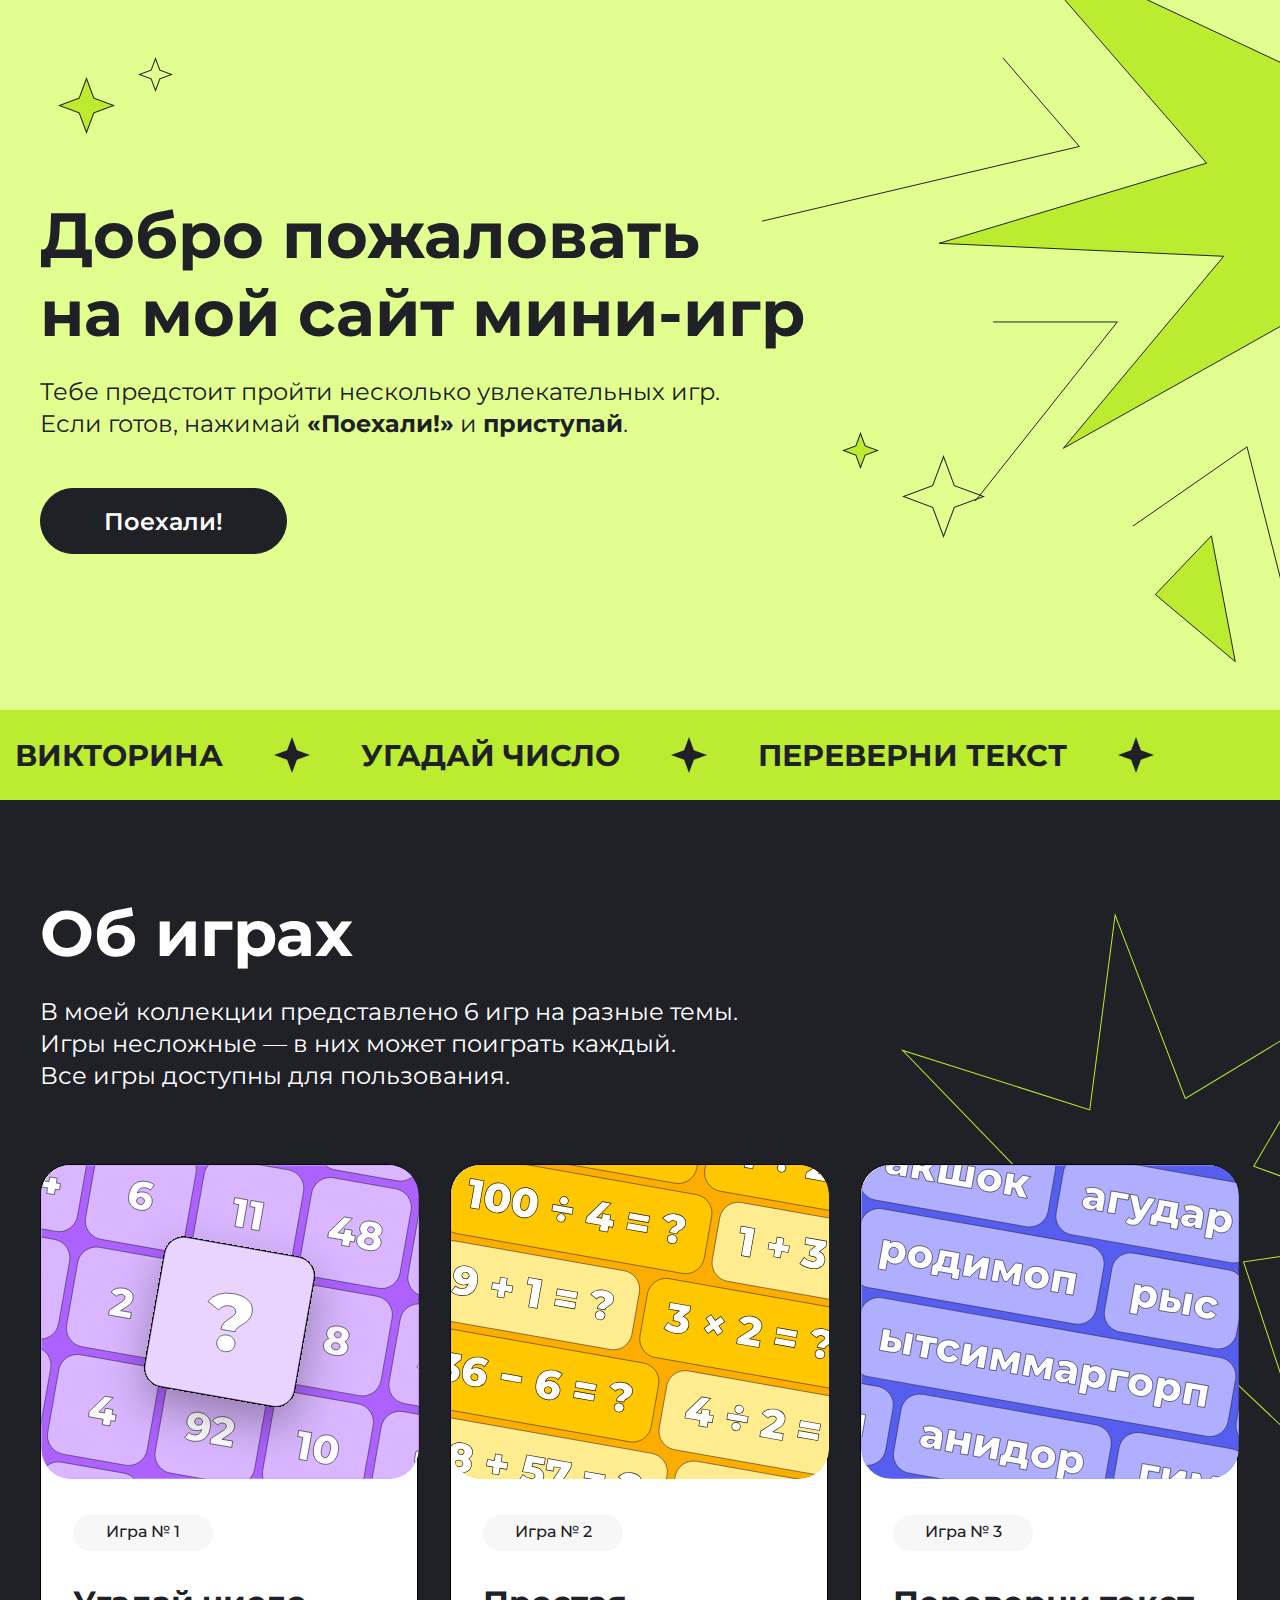
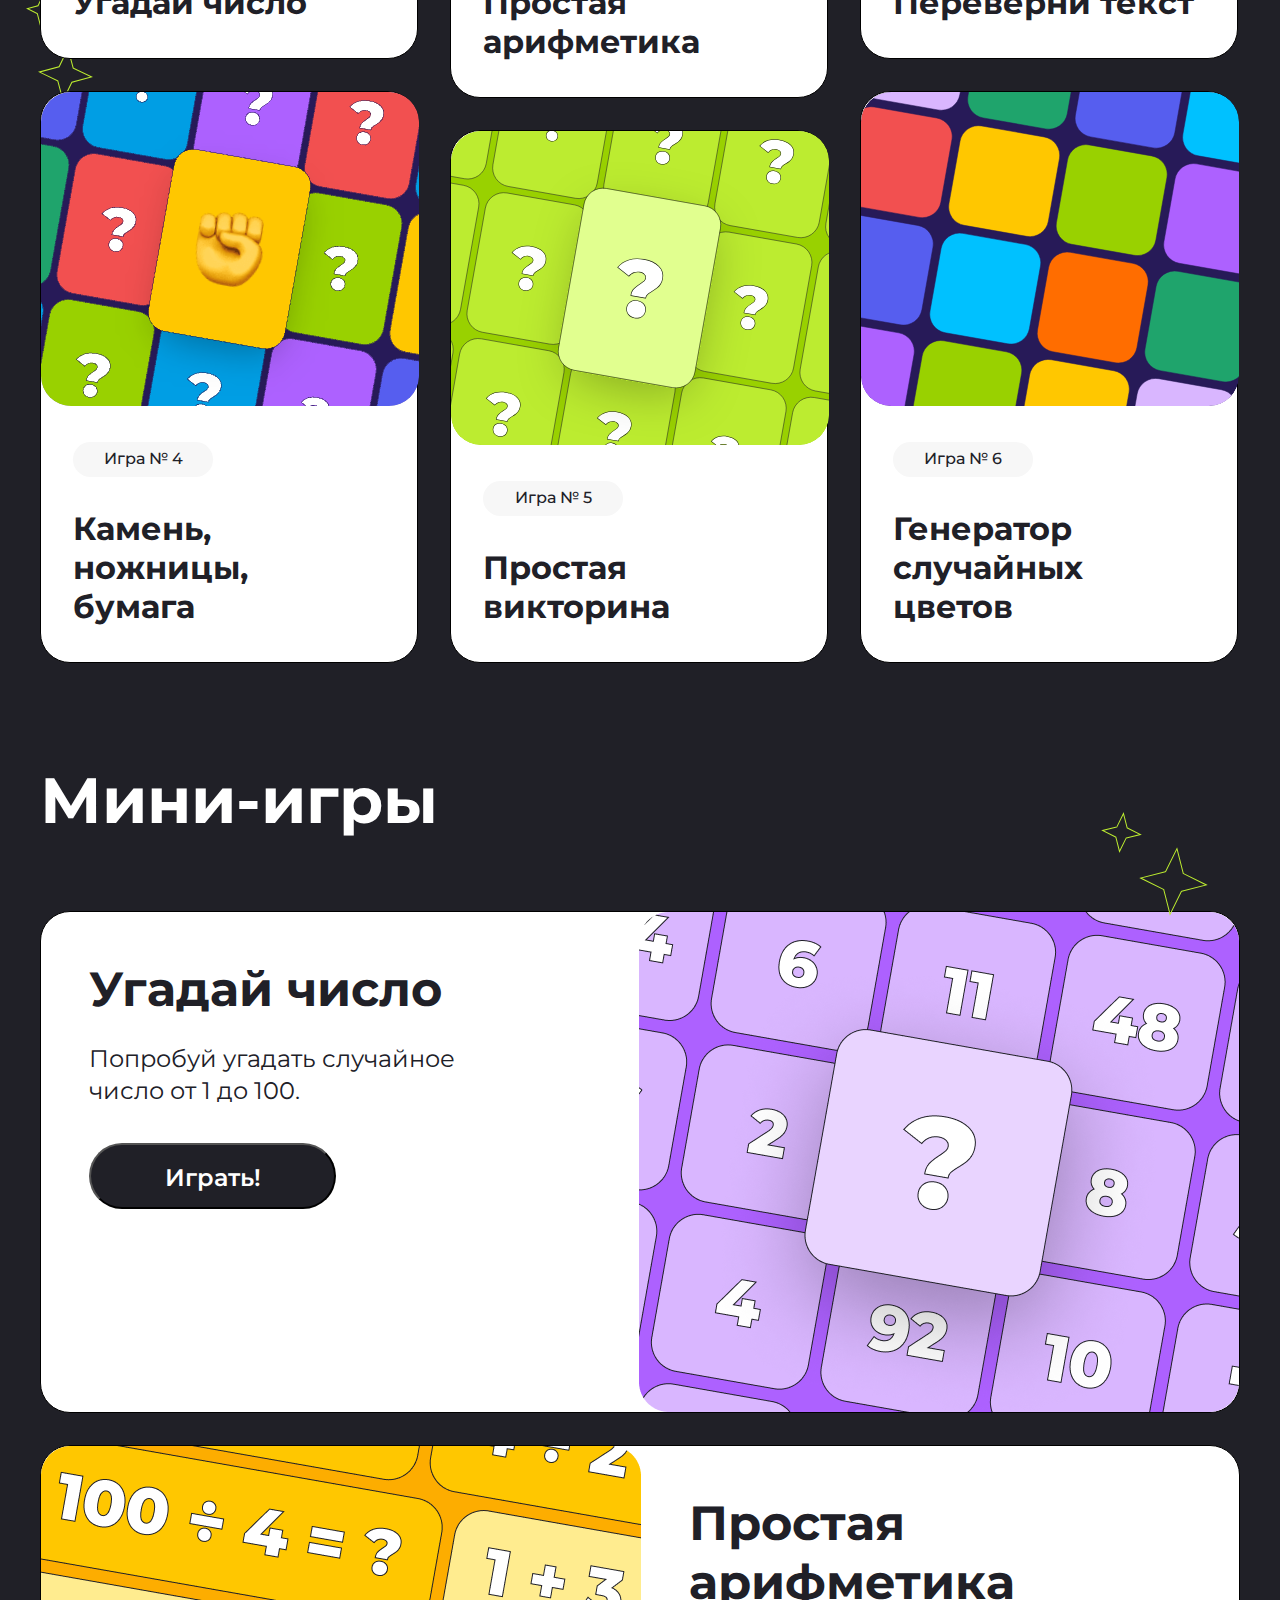
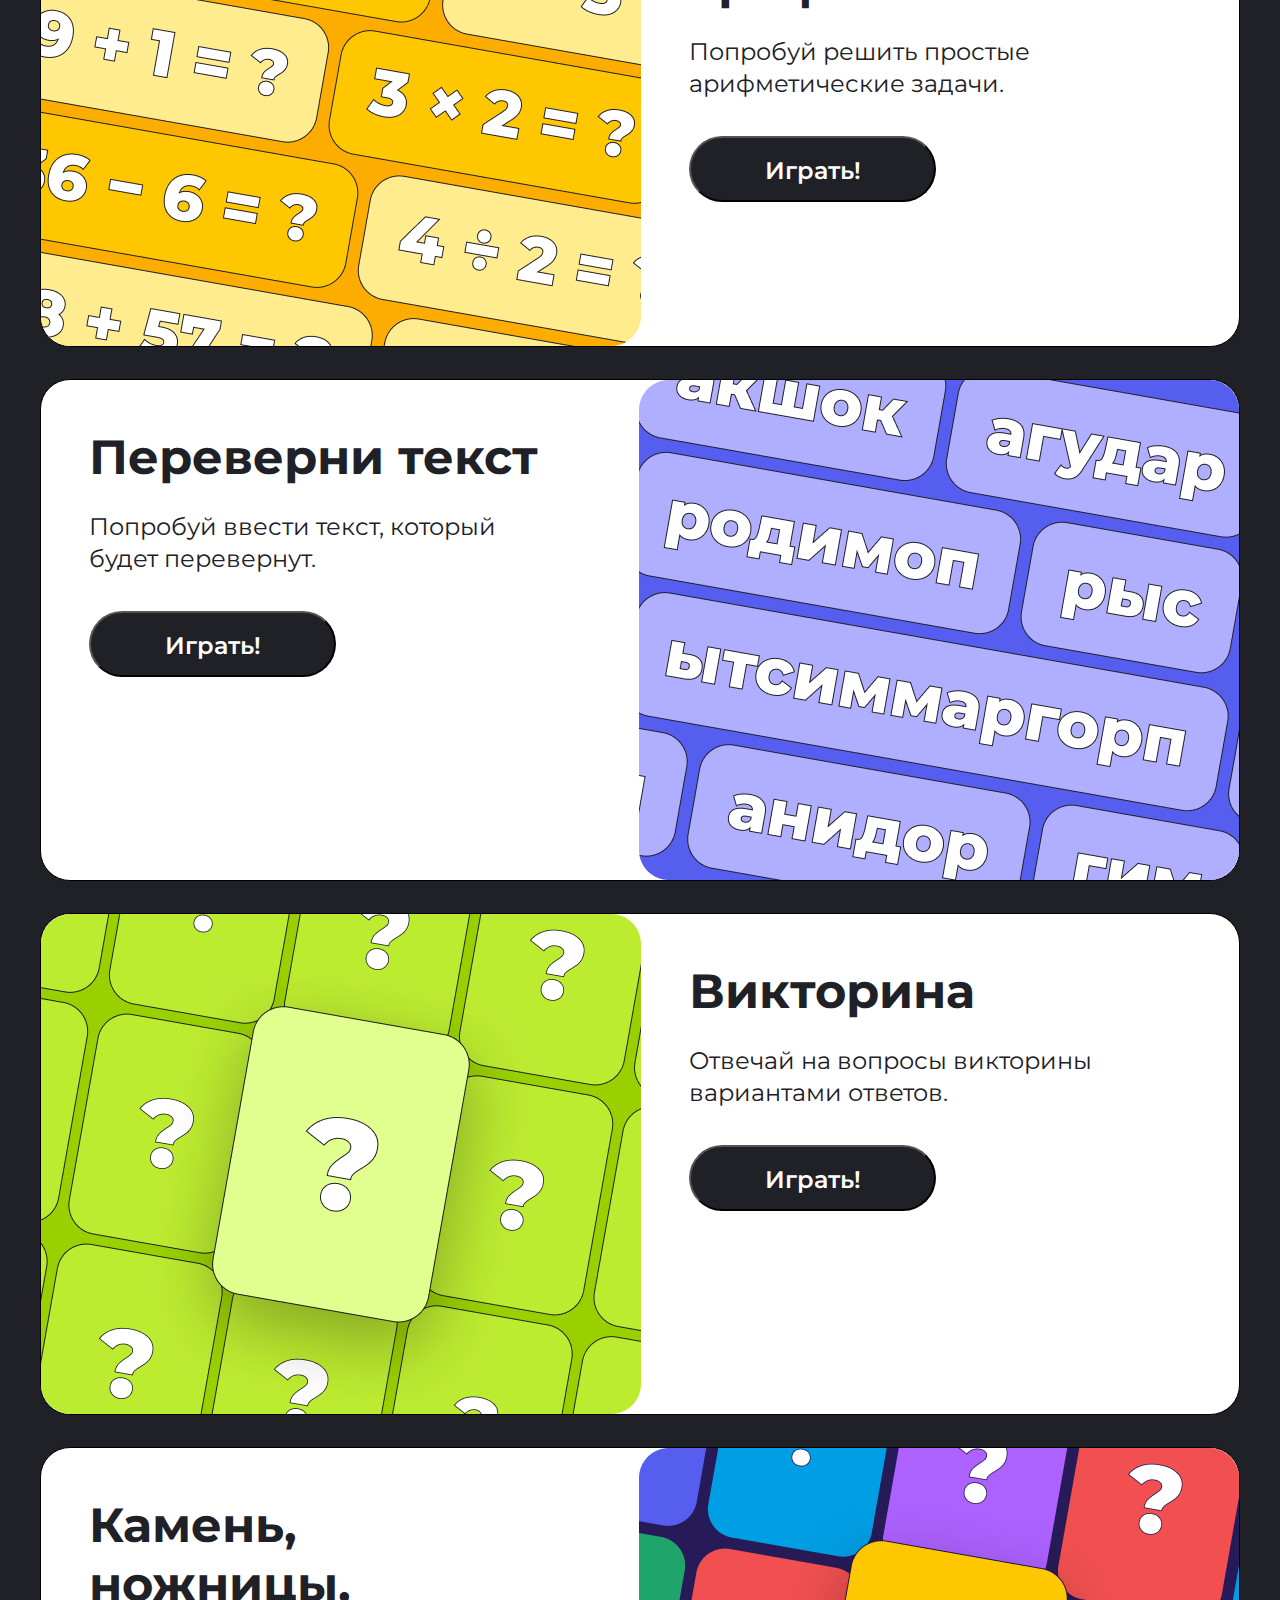
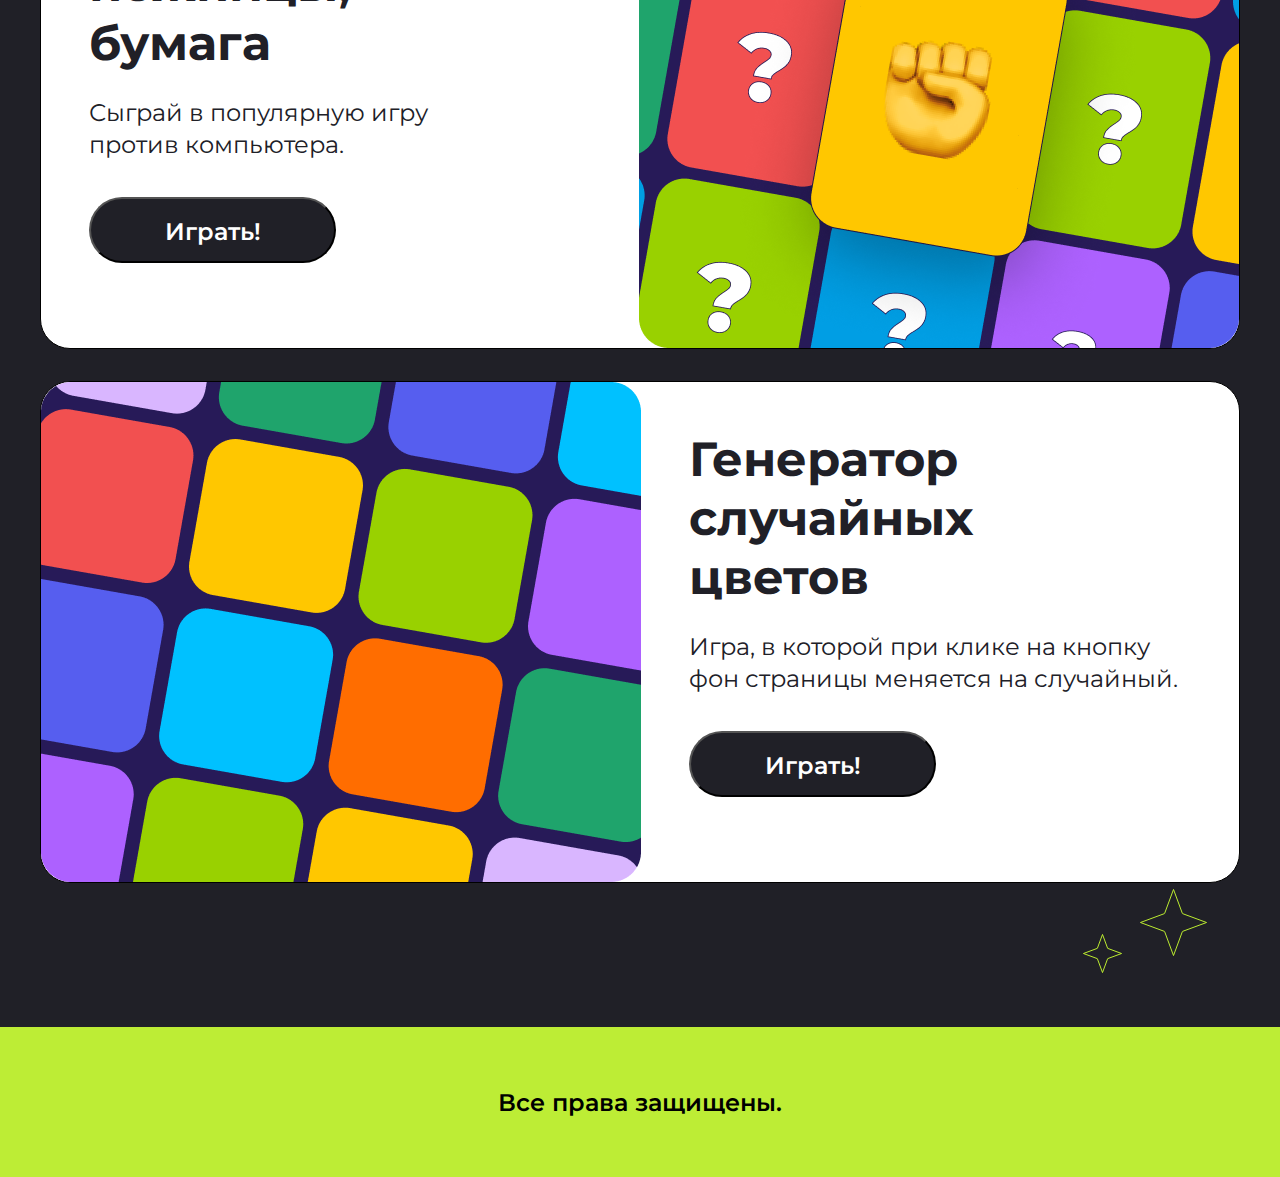
==== index.html @ a257e067 "выполнила игру Викторина в quiz.js. Дз готово" ====
<!DOCTYPE html>
<html lang="en">
<head>
    <meta charset="UTF-8">
    <meta name="viewport" content="width=device-width, initial-scale=1.0">
    <title>Document</title>
    <link rel="preconnect" href="https://fonts.googleapis.com">
    <link rel="preconnect" href="https://fonts.gstatic.com" crossorigin>
    <link href="https://fonts.googleapis.com/css2?family=Montserrat:ital,wght@0,100..900;1,100..900&display=swap" rel="stylesheet">
    <link rel="stylesheet" href="style.css">
</head>
<body>
    <header>

        <div class="header">
            <div class="welcom center">
                <h1 class="welcom__title">Добро пожаловать <br> на мой сайт мини-игр</h1>
                <p class="welcom__descr">Тебе предстоит пройти несколько увлекательных игр. <br> Если готов, нажимай <b>«Поехали!»</b> и <b>приступай</b>.</p>

                <div class="welcom__descr-mobile for__mobile">
                    <p class="welcom__descr-mob">Тебе предстоит пройти несколько <br> увлекательных игр. Если готов, <br> нажимай <b>«Поехали!»</b> и <b>приступай</b>.</p>
                </div>

                <div class="welcom__button center"><a href="#about" class="welcom__button-text">Поехали!</a></div>
            </div>
    
            <div class="stars">
                <img class="stars__right" src="image/right_stars.svg" alt="">
                <img class="stars__two" src="image/star-2.svg" alt="">
                <img class="stars__tree" src="image/star_3.svg" alt="">
                <img class="stars__for" src="image/star_4.svg" alt="">
                <img class="stars__five" src="image/star_5.svg" alt="">
            </div>

            <div class="stars__mobile for__mobile">
                <img src="image/mob-star-right.svg" alt="" class="stars__mobile-right">
                <img src="image/mob-star2.svg" alt="" class="stars__mobile-two">
                <img src="image/mob-star3.svg" alt="" class="stars__mobile-tree">
                <img src="image/mob-star4.svg" alt="" class="stars__mobile-for">
                <img src="image/mob-star5.svg" alt="" class="stars__mobile-five">
            </div>
            
    
            <div class="lane">
                <h2 class="lane__title">Викторина</h2>
                <img src="image/black_star.svg" alt="" class="lane__img">              
                <h2 class="lane__title">угадай число</h2>
                <img src="image/black_star.svg" alt="" class="lane__img">
                <h2 class="lane__title">Переверни текст</h2>
                <img src="image/black_star.svg" alt="" class="lane__img">
                <h2 class="lane__title">Простая арифметика</h2>
                <img src="image/black_star.svg" alt="" class="lane__img">
                <h2 class="lane__title">Камень, ножницы, бумага</h2>
                <img src="image/black_star.svg" alt="" class="lane__img">
                <h2 class="lane__title">Генератор случайных цветов</h2>
                <img src="image/black_star.svg" alt="" class="lane__img">
            </div>
        </div>

    </header>

    <div class="first center">

        <div class="first__star">
            <img src="image/star_11.svg" alt="" class="star__eleven">
            <img src="image/star_12.svg" alt="" class="star__twelve">
            <img src="image/star_1.svg" alt="" class="star__one">
        </div>

        <div class="about center">
            <h1 id="about" class="about__title">Об играх</h1>
            <p class="about__descr">В моей коллекции представлено 6 игр на разные темы. <br> Игры несложные — в них может поиграть каждый. <br> Все игры доступны для пользования.</p>
        </div>

        <div class="game center">
            <div class="game__column">
                <a href="#one" class="game__item">
                    <svg class="game__img" width="378.000000" height="314.000000" viewBox="0 0 378 314" fill="none" xmlns="http://www.w3.org/2000/svg" xmlns:xlink="http://www.w3.org/1999/xlink">
                        <desc>
                                Created with Pixso.
                        </desc>
                        <defs>
                            <filter id="filter_14_3609_dd" x="51.451172" y="38.966125" width="273.912109" height="273.612488" filterUnits="userSpaceOnUse" color-interpolation-filters="sRGB">
                                <feFlood flood-opacity="0" result="BackgroundImageFix"/>
                                <feColorMatrix in="SourceAlpha" type="matrix" values="0 0 0 0 0 0 0 0 0 0 0 0 0 0 0 0 0 0 127 0" result="hardAlpha"/>
                                <feMorphology radius="-11.3536" in="" result="BackgroundImageFix"/>
                                <feOffset dx="0" dy="18.9227"/>
                                <feGaussianBlur stdDeviation="21.1304"/>
                                <feComposite in2="hardAlpha" operator="out" k2="-1" k3="1"/>
                                <feColorMatrix type="matrix" values="0 0 0 0 0 0 0 0 0 0 0 0 0 0 0 0 0 0 0.3 0"/>
                                <feBlend mode="normal" in2="BackgroundImageFix" result="effect_dropShadow_1"/>
                                <feBlend mode="normal" in="SourceGraphic" in2="effect_dropShadow_1" result="shape"/>
                            </filter>
                            <clipPath id="clip13_2814">
                                <rect id="Обложка карточки" rx="29.684692" width="377.369385" height="313.369385" transform="translate(0.315307 0.315307)" fill="white" fill-opacity="0"/>
                            </clipPath>
                        </defs>
                        <rect id="Обложка карточки" rx="29.684692" width="377.369385" height="313.369385" transform="translate(0.315307 0.315307)" fill="#AD61FF" fill-opacity="1.000000"/>
                        <g clip-path="url(#clip13_2814)">
                            <rect id="Frame 2043683072" rx="18.775000" width="100.966660" height="100.966667" transform="translate(-29.672852 -154.736328) rotate(10.000000)" fill="#D9B6FF" fill-opacity="1.000000"/>
                            <path id="44" d="M5.21 -88.08L9.37 -87.35L10.48 -93.62L6.32 -94.35L7.17 -99.1L-0.31 -100.42L-1.15 -95.67L-6.83 -96.67L7.45 -111.01L-0.73 -112.45L-16.38 -97.2L-17.29 -92.05L-2.51 -89.44L-3.45 -84.08L4.26 -82.72L5.21 -88.08ZM33.19 -83.15L37.35 -82.41L38.46 -88.69L34.3 -89.42L35.15 -94.17L27.67 -95.49L26.83 -90.74L21.15 -91.74L35.43 -106.07L27.24 -107.52L11.6 -92.27L10.69 -87.11L25.47 -84.51L24.52 -79.15L32.24 -77.79L33.19 -83.15Z" fill="#FFFFFF" fill-opacity="1.000000" fill-rule="evenodd"/>
                            <path id="44" d="M9.37 -87.35L5.21 -88.08L4.26 -82.72L-3.45 -84.08L-2.51 -89.44L-17.29 -92.05L-16.38 -97.2L-0.73 -112.45L7.45 -111.01L-6.83 -96.67L-1.15 -95.67L-0.31 -100.42L7.17 -99.1L6.32 -94.35L10.48 -93.62L9.37 -87.35ZM37.35 -82.41L33.19 -83.15L32.24 -77.79L24.52 -79.15L25.47 -84.51L10.69 -87.11L11.6 -92.27L27.24 -107.52L35.43 -106.07L21.15 -91.74L26.83 -90.74L27.67 -95.49L35.15 -94.17L34.3 -89.42L38.46 -88.69L37.35 -82.41Z" stroke="#202027" stroke-opacity="1.000000" stroke-width="0.634167"/>
                            <rect id="Frame 2043683072" rx="18.775000" width="100.966660" height="100.966667" transform="translate(-29.672852 -154.736328) rotate(10.000000)" stroke="#202027" stroke-opacity="1.000000" stroke-width="0.500000"/>
                            <rect id="Frame 2043683060" rx="18.775000" width="100.966660" height="100.966667" transform="translate(77.824219 -135.781738) rotate(10.000000)" fill="#D9B6FF" fill-opacity="1.000000"/>
                            <path id="6" d="M125.91 -78.89Q124.18 -79.96 122.01 -80.34Q118.48 -80.97 115.89 -79.69Q115.6 -79.55 115.32 -79.38Q116.07 -82.15 117.88 -83.52Q118.1 -83.68 118.33 -83.83Q118.68 -84.04 119.04 -84.2Q120.99 -85.09 123.55 -84.64Q126.67 -84.09 128.46 -82.3L132.34 -87.47Q131 -88.73 128.93 -89.63Q126.87 -90.53 124.47 -90.96Q120.03 -91.74 116.35 -90.53Q114.87 -90.04 113.59 -89.25Q111.68 -88.06 110.2 -86.19Q107.73 -83.06 106.88 -78.27Q105.76 -71.9 108.3 -67.81Q108.42 -67.61 108.55 -67.42Q109.13 -66.57 109.85 -65.85Q112.63 -63.04 117.39 -62.2Q120.48 -61.66 123.18 -62.39Q125.05 -62.9 126.5 -63.97Q127.15 -64.45 127.73 -65.05Q128.24 -65.58 128.65 -66.19Q129.72 -67.76 130.08 -69.81Q130.42 -71.74 129.99 -73.47Q129.84 -74.08 129.6 -74.66Q129.21 -75.59 128.64 -76.38Q127.83 -77.52 126.65 -78.39Q126.29 -78.66 125.91 -78.89ZM120.31 -68.13Q119.26 -67.68 117.91 -67.92Q116.32 -68.2 115.44 -69.14Q115.33 -69.26 115.22 -69.4Q114.89 -69.84 114.73 -70.33Q114.45 -71.16 114.62 -72.13Q114.8 -73.14 115.38 -73.83Q115.7 -74.22 116.15 -74.5Q116.41 -74.67 116.69 -74.79Q117.76 -75.24 119.12 -75Q120.57 -74.74 121.42 -73.89Q121.59 -73.73 121.73 -73.55Q122.02 -73.17 122.19 -72.74Q122.53 -71.87 122.34 -70.81Q122.14 -69.67 121.47 -68.94Q121.19 -68.63 120.81 -68.39Q120.57 -68.24 120.31 -68.13Z" fill="#FFFFFF" fill-opacity="1.000000" fill-rule="evenodd"/>
                            <path id="6" d="M122.01 -80.34Q124.65 -79.88 126.65 -78.39Q128.66 -76.91 129.6 -74.66Q130.54 -72.41 130.08 -69.81Q129.58 -66.98 127.73 -65.05Q125.89 -63.13 123.18 -62.39Q120.48 -61.66 117.39 -62.2Q111.4 -63.26 108.55 -67.42Q105.7 -71.6 106.88 -78.27Q107.73 -83.06 110.2 -86.19Q112.68 -89.32 116.35 -90.53Q120.03 -91.74 124.47 -90.96Q126.87 -90.53 128.93 -89.63Q131 -88.73 132.34 -87.47L128.46 -82.3Q126.67 -84.09 123.55 -84.64Q120.51 -85.18 118.33 -83.83Q116.16 -82.48 115.32 -79.38Q118.09 -81.03 122.01 -80.34ZM117.91 -67.92Q119.59 -67.62 120.81 -68.39Q122.05 -69.17 122.34 -70.81Q122.62 -72.41 121.73 -73.55Q120.84 -74.69 119.12 -75Q117.41 -75.3 116.15 -74.5Q114.9 -73.72 114.62 -72.13Q114.34 -70.57 115.22 -69.4Q116.11 -68.23 117.91 -67.92Z" stroke="#202027" stroke-opacity="1.000000" stroke-width="0.634167"/>
                            <rect id="Frame 2043683060" rx="18.775000" width="100.966660" height="100.966667" transform="translate(77.824219 -135.781738) rotate(10.000000)" stroke="#202027" stroke-opacity="1.000000" stroke-width="0.500000"/>
                            <rect id="Frame 2043683061" rx="18.775000" width="100.966660" height="100.966667" transform="translate(185.321289 -116.827148) rotate(10.000000)" fill="#D9B6FF" fill-opacity="1.000000"/>
                            <path id="11" d="M220.81 -44.54L225.77 -72.51L212.66 -74.82L211.58 -68.72L216.77 -67.8L212.9 -45.93L220.81 -44.54ZM237 -41.69L241.96 -69.66L228.85 -71.97L227.77 -65.86L232.96 -64.95L229.09 -43.08L237 -41.69Z" fill="#FFFFFF" fill-opacity="1.000000" fill-rule="evenodd"/>
                            <path id="11" d="M225.77 -72.51L220.81 -44.54L212.9 -45.93L216.77 -67.8L211.58 -68.72L212.66 -74.82L225.77 -72.51ZM241.96 -69.66L237 -41.69L229.09 -43.08L232.96 -64.95L227.77 -65.86L228.85 -71.97L241.96 -69.66Z" stroke="#202027" stroke-opacity="1.000000" stroke-width="0.634167"/>
                            <rect id="Frame 2043683061" rx="18.775000" width="100.966660" height="100.966667" transform="translate(185.321289 -116.827148) rotate(10.000000)" stroke="#202027" stroke-opacity="1.000000" stroke-width="0.500000"/>
                            <rect id="Frame 2043683123" rx="18.775000" width="100.966660" height="100.966667" transform="translate(292.818359 -97.872559) rotate(10.000000)" fill="#D9B6FF" fill-opacity="1.000000"/>
                            <path id="48" d="M358.55 -32.62Q357.8 -34.44 356.09 -35.89Q357.42 -36.51 358.36 -37.51Q358.56 -37.72 358.73 -37.94Q358.97 -38.23 359.16 -38.55Q359.84 -39.64 360.08 -41Q360.35 -42.5 360.04 -43.88Q359.85 -44.74 359.44 -45.54Q359.42 -45.57 359.41 -45.59Q358.34 -47.67 356.01 -49.09Q353.65 -50.55 350.37 -51.12Q347.09 -51.7 344.38 -51.15Q341.7 -50.61 339.98 -49.03Q339.95 -49 339.93 -48.98Q339.28 -48.38 338.82 -47.65Q338.04 -46.46 337.77 -44.93Q337.53 -43.57 337.79 -42.31Q337.87 -41.95 337.99 -41.6Q338.08 -41.33 338.19 -41.06Q338.73 -39.81 339.77 -38.77Q337.66 -37.99 336.33 -36.54Q336.04 -36.22 335.79 -35.86Q334.92 -34.61 334.63 -32.96Q334.33 -31.3 334.68 -29.78Q334.89 -28.89 335.32 -28.05Q336.49 -25.79 339.05 -24.22Q341.62 -22.66 345.22 -22.03Q348.82 -21.39 351.76 -21.98Q354.72 -22.58 356.58 -24.3Q357.29 -24.95 357.79 -25.74Q358.63 -27.03 358.93 -28.68Q359.21 -30.3 358.84 -31.76Q358.72 -32.2 358.55 -32.62ZM328.12 -31.14L332.28 -30.41L333.39 -36.68L329.24 -37.42L330.08 -42.17L322.6 -43.48L321.76 -38.73L316.08 -39.73L330.36 -54.07L322.18 -55.51L306.53 -40.26L305.62 -35.11L320.41 -32.5L319.46 -27.15L327.18 -25.78L328.12 -31.14ZM347.1 -45.33Q348.08 -45.79 349.39 -45.56Q350.83 -45.31 351.6 -44.46Q351.65 -44.41 351.69 -44.35Q351.92 -44.07 352.06 -43.75Q352.39 -43 352.22 -42.02Q352.06 -41.11 351.54 -40.54Q351.28 -40.25 350.93 -40.04Q350.87 -40.01 350.81 -39.97Q349.78 -39.44 348.35 -39.69Q346.9 -39.95 346.14 -40.81Q346.1 -40.85 346.07 -40.9Q345.83 -41.19 345.69 -41.53Q345.38 -42.26 345.55 -43.19Q345.72 -44.17 346.29 -44.77Q346.54 -45.02 346.85 -45.21Q346.97 -45.28 347.1 -45.33ZM349.42 -27.98Q348.13 -27.24 346.2 -27.58Q344.28 -27.92 343.3 -29.06Q342.92 -29.51 342.74 -30.04Q342.45 -30.83 342.62 -31.79Q342.8 -32.78 343.36 -33.44Q343.71 -33.85 344.2 -34.13L344.21 -34.14Q345.52 -34.88 347.43 -34.54Q349.36 -34.2 350.32 -33.05L350.32 -33.05Q350.7 -32.61 350.89 -32.09Q351.19 -31.29 351.01 -30.32Q350.85 -29.37 350.31 -28.72Q349.95 -28.28 349.42 -27.98Z" fill="#FFFFFF" fill-opacity="1.000000" fill-rule="evenodd"/>
                            <path id="48" d="M332.28 -30.41L328.12 -31.14L327.18 -25.78L319.46 -27.15L320.41 -32.5L305.62 -35.11L306.53 -40.26L322.18 -55.51L330.36 -54.07L316.08 -39.73L321.76 -38.73L322.6 -43.48L330.08 -42.17L329.24 -37.42L333.39 -36.68L332.28 -30.41ZM356.09 -35.89Q357.8 -34.44 358.55 -32.62Q359.3 -30.8 358.93 -28.68Q358.46 -26.03 356.58 -24.3Q354.72 -22.58 351.76 -21.98Q348.82 -21.39 345.22 -22.03Q341.62 -22.66 339.05 -24.22Q336.49 -25.79 335.32 -28.05Q334.16 -30.32 334.63 -32.96Q335 -35.08 336.33 -36.54Q337.66 -37.99 339.77 -38.77Q338.51 -40.02 337.99 -41.6Q337.46 -43.18 337.77 -44.93Q338.21 -47.37 339.93 -48.98Q341.67 -50.6 344.38 -51.15Q347.09 -51.7 350.37 -51.12Q353.65 -50.55 356.01 -49.09Q358.37 -47.65 359.44 -45.54Q360.51 -43.44 360.08 -41Q359.77 -39.25 358.73 -37.94Q357.7 -36.64 356.09 -35.89ZM349.39 -45.56Q347.91 -45.82 346.85 -45.21Q345.79 -44.59 345.55 -43.19Q345.31 -41.84 346.07 -40.9Q346.83 -39.96 348.35 -39.69Q349.87 -39.42 350.93 -40.04Q351.98 -40.66 352.22 -42.02Q352.47 -43.41 351.69 -44.35Q350.91 -45.3 349.39 -45.56ZM346.2 -27.58Q348.13 -27.24 349.42 -27.98Q350.73 -28.72 351.01 -30.32Q351.3 -31.92 350.32 -33.05Q349.36 -34.2 347.43 -34.54Q345.51 -34.88 344.2 -34.13Q342.91 -33.39 342.62 -31.79Q342.34 -30.2 343.3 -29.06Q344.28 -27.92 346.2 -27.58Z" stroke="#202027" stroke-opacity="1.000000" stroke-width="0.634167"/>
                            <rect id="Frame 2043683123" rx="18.775000" width="100.966660" height="100.966667" transform="translate(292.818359 -97.872559) rotate(10.000000)" stroke="#202027" stroke-opacity="1.000000" stroke-width="0.500000"/>
                            <rect id="Frame 2043683063" rx="18.775000" width="100.966660" height="100.966667" transform="translate(400.315430 -78.917969) rotate(10.000000)" fill="#D9B6FF" fill-opacity="1.000000"/>
                            <path id="48" d="M466.04 -13.66Q465.3 -15.49 463.58 -16.94Q464.92 -17.56 465.86 -18.55Q466.05 -18.76 466.23 -18.98Q466.46 -19.28 466.66 -19.59Q467.34 -20.68 467.58 -22.05Q467.85 -23.55 467.54 -24.93Q467.35 -25.78 466.93 -26.59Q466.92 -26.61 466.91 -26.64Q465.84 -28.72 463.51 -30.14Q461.15 -31.59 457.87 -32.17Q454.59 -32.75 451.88 -32.19Q449.2 -31.65 447.48 -30.07Q447.45 -30.05 447.43 -30.03Q446.78 -29.42 446.31 -28.7Q445.54 -27.5 445.27 -25.98Q445.03 -24.62 445.29 -23.36Q445.37 -23 445.49 -22.64Q445.58 -22.37 445.69 -22.11Q446.23 -20.85 447.27 -19.81Q445.16 -19.04 443.82 -17.58Q443.53 -17.26 443.29 -16.91Q442.42 -15.66 442.12 -14.01Q441.83 -12.34 442.18 -10.83Q442.39 -9.94 442.81 -9.1Q443.98 -6.84 446.54 -5.27Q449.12 -3.71 452.72 -3.08Q456.32 -2.44 459.26 -3.03Q462.21 -3.62 464.08 -5.35Q464.78 -6 465.29 -6.78Q466.13 -8.08 466.42 -9.72Q466.71 -11.35 466.33 -12.8Q466.22 -13.24 466.04 -13.66ZM435.62 -12.19L439.78 -11.45L440.89 -17.73L436.73 -18.46L437.57 -23.21L430.1 -24.53L429.26 -19.78L423.58 -20.78L437.86 -35.11L429.67 -36.56L414.03 -21.31L413.12 -16.15L427.9 -13.55L426.95 -8.19L434.67 -6.83L435.62 -12.19ZM454.59 -26.38Q455.58 -26.84 456.88 -26.61Q458.32 -26.36 459.1 -25.5Q459.14 -25.45 459.19 -25.4Q459.42 -25.12 459.56 -24.8Q459.89 -24.04 459.72 -23.06Q459.56 -22.16 459.04 -21.58Q458.78 -21.29 458.42 -21.09Q458.36 -21.05 458.3 -21.02Q457.28 -20.48 455.84 -20.74Q454.4 -20.99 453.64 -21.85Q453.6 -21.9 453.56 -21.94Q453.32 -22.24 453.18 -22.57Q452.88 -23.31 453.04 -24.24Q453.22 -25.22 453.79 -25.82Q454.03 -26.07 454.35 -26.25Q454.47 -26.32 454.59 -26.38ZM456.92 -9.02Q455.62 -8.29 453.7 -8.63Q451.78 -8.97 450.8 -10.1Q450.42 -10.56 450.23 -11.08Q449.95 -11.88 450.12 -12.84Q450.29 -13.83 450.85 -14.49Q451.2 -14.89 451.7 -15.18L451.71 -15.18Q453.02 -15.92 454.93 -15.58Q456.85 -15.24 457.82 -14.1L457.82 -14.1Q458.2 -13.65 458.39 -13.14Q458.68 -12.33 458.51 -11.36Q458.34 -10.41 457.81 -9.76Q457.45 -9.33 456.92 -9.02Z" fill="#FFFFFF" fill-opacity="1.000000" fill-rule="evenodd"/>
                            <path id="48" d="M439.78 -11.45L435.62 -12.19L434.67 -6.83L426.95 -8.19L427.9 -13.55L413.12 -16.15L414.03 -21.31L429.67 -36.56L437.86 -35.11L423.58 -20.78L429.26 -19.78L430.1 -24.53L437.57 -23.21L436.73 -18.46L440.89 -17.73L439.78 -11.45ZM463.58 -16.94Q465.3 -15.49 466.04 -13.66Q466.8 -11.84 466.42 -9.72Q465.95 -7.08 464.08 -5.35Q462.21 -3.62 459.26 -3.03Q456.32 -2.44 452.72 -3.08Q449.12 -3.71 446.54 -5.27Q443.98 -6.84 442.81 -9.1Q441.66 -11.36 442.12 -14.01Q442.5 -16.13 443.82 -17.58Q445.16 -19.04 447.27 -19.81Q446.01 -21.07 445.49 -22.64Q444.96 -24.22 445.27 -25.98Q445.7 -28.42 447.43 -30.03Q449.16 -31.64 451.88 -32.19Q454.59 -32.75 457.87 -32.17Q461.15 -31.59 463.51 -30.14Q465.87 -28.7 466.93 -26.59Q468.01 -24.49 467.58 -22.05Q467.27 -20.29 466.23 -18.98Q465.2 -17.69 463.58 -16.94ZM456.88 -26.61Q455.41 -26.87 454.35 -26.25Q453.29 -25.63 453.04 -24.24Q452.8 -22.88 453.56 -21.94Q454.32 -21 455.84 -20.74Q457.37 -20.47 458.42 -21.09Q459.48 -21.7 459.72 -23.06Q459.97 -24.46 459.19 -25.4Q458.41 -26.34 456.88 -26.61ZM453.7 -8.63Q455.62 -8.29 456.92 -9.02Q458.23 -9.77 458.51 -11.36Q458.79 -12.96 457.82 -14.1Q456.85 -15.24 454.93 -15.58Q453.01 -15.92 451.7 -15.18Q450.4 -14.44 450.12 -12.84Q449.84 -11.25 450.8 -10.1Q451.78 -8.97 453.7 -8.63Z" stroke="#202027" stroke-opacity="1.000000" stroke-width="0.634167"/>
                            <rect id="Frame 2043683063" rx="18.775000" width="100.966660" height="100.966667" transform="translate(400.315430 -78.917969) rotate(10.000000)" stroke="#202027" stroke-opacity="1.000000" stroke-width="0.500000"/>
                            <rect id="Frame 2043683124" rx="18.775000" width="100.966660" height="100.966667" transform="translate(-48.613281 -47.316772) rotate(10.000000)" fill="#D9B6FF" fill-opacity="1.000000"/>
                            <path id="44" d="M-13.73 19.34L-9.57 20.07L-8.46 13.8L-12.62 13.07L-11.78 8.31L-19.25 7L-20.09 11.75L-25.77 10.75L-11.49 -3.59L-19.68 -5.03L-35.32 10.22L-36.23 15.37L-21.45 17.98L-22.4 23.34L-14.68 24.7L-13.73 19.34ZM14.25 24.27L18.41 25.01L19.52 18.73L15.36 18L16.2 13.25L8.73 11.93L7.89 16.68L2.21 15.68L16.49 1.35L8.3 -0.1L-7.34 15.15L-8.25 20.31L6.53 22.91L5.58 28.27L13.3 29.63L14.25 24.27Z" fill="#FFFFFF" fill-opacity="1.000000" fill-rule="evenodd"/>
                            <path id="44" d="M-9.57 20.07L-13.73 19.34L-14.68 24.7L-22.4 23.34L-21.45 17.98L-36.23 15.37L-35.32 10.22L-19.68 -5.03L-11.49 -3.59L-25.77 10.75L-20.09 11.75L-19.25 7L-11.78 8.31L-12.62 13.07L-8.46 13.8L-9.57 20.07ZM18.41 25.01L14.25 24.27L13.3 29.63L5.58 28.27L6.53 22.91L-8.25 20.31L-7.34 15.15L8.3 -0.1L16.49 1.35L2.21 15.68L7.89 16.68L8.73 11.93L16.2 13.25L15.36 18L19.52 18.73L18.41 25.01Z" stroke="#202027" stroke-opacity="1.000000" stroke-width="0.634167"/>
                            <rect id="Frame 2043683124" rx="18.775000" width="100.966660" height="100.966667" transform="translate(-48.613281 -47.316772) rotate(10.000000)" stroke="#202027" stroke-opacity="1.000000" stroke-width="0.500000"/>
                            <rect id="Frame 2043683125" rx="18.775000" width="100.966660" height="100.966667" transform="translate(58.883789 -28.362183) rotate(10.000000)" fill="#D9B6FF" fill-opacity="1.000000"/>
                            <path id="6" d="M106.97 28.53Q105.24 27.46 103.07 27.08Q99.54 26.45 96.95 27.73Q96.66 27.87 96.38 28.04Q97.13 25.27 98.94 23.9Q99.16 23.74 99.39 23.59Q99.73 23.38 100.1 23.21Q102.05 22.33 104.61 22.78Q107.73 23.33 109.52 25.12L113.4 19.95Q112.06 18.69 109.99 17.79Q107.93 16.88 105.53 16.46Q101.09 15.68 97.41 16.89Q95.93 17.38 94.65 18.17Q92.74 19.36 91.26 21.23Q88.79 24.36 87.94 29.15Q86.81 35.52 89.36 39.61Q89.48 39.81 89.6 40Q90.19 40.85 90.91 41.57Q93.69 44.38 98.45 45.22Q101.53 45.76 104.24 45.03Q106.1 44.52 107.56 43.45Q108.21 42.97 108.79 42.37Q109.3 41.84 109.71 41.23Q110.78 39.66 111.14 37.6Q111.48 35.68 111.05 33.95Q110.9 33.34 110.66 32.76Q110.27 31.83 109.7 31.04Q108.89 29.9 107.71 29.03Q107.35 28.76 106.97 28.53ZM101.37 39.29Q100.32 39.74 98.97 39.5Q97.38 39.22 96.5 38.28Q96.39 38.16 96.28 38.02Q95.95 37.58 95.78 37.09Q95.51 36.26 95.68 35.29Q95.86 34.28 96.43 33.59Q96.76 33.2 97.21 32.91Q97.47 32.75 97.75 32.63Q98.82 32.18 100.18 32.42Q101.63 32.68 102.48 33.53Q102.65 33.69 102.79 33.87Q103.08 34.25 103.25 34.68Q103.59 35.55 103.4 36.61Q103.19 37.75 102.53 38.48Q102.25 38.79 101.87 39.03Q101.63 39.18 101.37 39.29Z" fill="#FFFFFF" fill-opacity="1.000000" fill-rule="evenodd"/>
                            <path id="6" d="M103.07 27.08Q105.71 27.54 107.71 29.03Q109.72 30.51 110.66 32.76Q111.6 35.01 111.14 37.6Q110.64 40.44 108.79 42.37Q106.95 44.29 104.24 45.03Q101.53 45.76 98.45 45.22Q92.46 44.16 89.6 40Q86.76 35.82 87.94 29.15Q88.79 24.36 91.26 21.23Q93.74 18.1 97.41 16.89Q101.09 15.68 105.53 16.46Q107.93 16.88 109.99 17.79Q112.06 18.69 113.4 19.95L109.52 25.12Q107.73 23.33 104.61 22.78Q101.57 22.24 99.39 23.59Q97.22 24.94 96.38 28.04Q99.15 26.38 103.07 27.08ZM98.97 39.5Q100.65 39.8 101.87 39.03Q103.11 38.25 103.4 36.61Q103.68 35.01 102.79 33.87Q101.9 32.73 100.18 32.42Q98.47 32.12 97.21 32.91Q95.96 33.7 95.68 35.29Q95.4 36.85 96.28 38.02Q97.17 39.19 98.97 39.5Z" stroke="#202027" stroke-opacity="1.000000" stroke-width="0.634167"/>
                            <rect id="Frame 2043683125" rx="18.775000" width="100.966660" height="100.966667" transform="translate(58.883789 -28.362183) rotate(10.000000)" stroke="#202027" stroke-opacity="1.000000" stroke-width="0.500000"/>
                            <rect id="Frame 2043683126" rx="18.775000" width="100.966660" height="100.966667" transform="translate(166.379883 -9.407593) rotate(10.000000)" fill="#D9B6FF" fill-opacity="1.000000"/>
                            <path id="11" d="M201.87 62.88L206.83 34.91L193.72 32.6L192.64 38.7L197.83 39.62L193.96 61.48L201.87 62.88ZM218.06 65.73L223.01 37.76L209.91 35.45L208.83 41.56L214.02 42.47L210.15 64.34L218.06 65.73Z" fill="#FFFFFF" fill-opacity="1.000000" fill-rule="evenodd"/>
                            <path id="11" d="M206.83 34.91L201.87 62.88L193.96 61.48L197.83 39.62L192.64 38.7L193.72 32.6L206.83 34.91ZM223.01 37.76L218.06 65.73L210.15 64.34L214.02 42.47L208.83 41.56L209.91 35.45L223.01 37.76Z" stroke="#202027" stroke-opacity="1.000000" stroke-width="0.634167"/>
                            <rect id="Frame 2043683126" rx="18.775000" width="100.966660" height="100.966667" transform="translate(166.379883 -9.407593) rotate(10.000000)" stroke="#202027" stroke-opacity="1.000000" stroke-width="0.500000"/>
                            <rect id="Frame 2043683127" rx="18.775000" width="100.966660" height="100.966667" transform="translate(273.876953 9.546997) rotate(10.000000)" fill="#D9B6FF" fill-opacity="1.000000"/>
                            <path id="48" d="M339.61 74.8Q338.86 72.98 337.15 71.53Q338.48 70.91 339.42 69.91Q339.61 69.7 339.79 69.48Q340.03 69.19 340.22 68.87Q340.9 67.78 341.14 66.42Q341.41 64.91 341.1 63.54Q340.91 62.68 340.5 61.88Q340.48 61.85 340.47 61.82Q339.4 59.75 337.07 58.32Q334.71 56.87 331.43 56.29Q328.15 55.72 325.44 56.27Q322.76 56.81 321.04 58.39Q321.01 58.42 320.99 58.44Q320.34 59.04 319.87 59.77Q319.1 60.96 318.83 62.48Q318.59 63.85 318.85 65.1Q318.93 65.47 319.05 65.82Q319.14 66.09 319.25 66.36Q319.79 67.61 320.83 68.65Q318.72 69.43 317.39 70.88Q317.09 71.2 316.85 71.56Q315.98 72.81 315.69 74.46Q315.39 76.12 315.74 77.64Q315.95 78.53 316.38 79.37Q317.54 81.63 320.1 83.19Q322.68 84.75 326.28 85.39Q329.88 86.02 332.82 85.44Q335.77 84.84 337.64 83.12Q338.35 82.46 338.85 81.68Q339.69 80.39 339.98 78.74Q340.27 77.12 339.89 75.66Q339.78 75.22 339.61 74.8ZM309.18 76.28L313.34 77.01L314.45 70.74L310.29 70L311.14 65.25L303.66 63.93L302.82 68.69L297.14 67.68L311.42 53.35L303.24 51.91L287.59 67.16L286.68 72.31L301.46 74.92L300.51 80.27L308.23 81.63L309.18 76.28ZM328.15 62.08Q329.14 61.63 330.45 61.86Q331.88 62.11 332.66 62.96Q332.7 63.01 332.75 63.07Q332.98 63.35 333.12 63.67Q333.45 64.42 333.28 65.4Q333.12 66.31 332.6 66.88Q332.34 67.17 331.98 67.38Q331.92 67.41 331.86 67.45Q330.84 67.98 329.41 67.73Q327.96 67.47 327.2 66.61Q327.16 66.57 327.12 66.52Q326.89 66.23 326.75 65.89Q326.44 65.16 326.6 64.23Q326.78 63.25 327.35 62.65Q327.59 62.4 327.91 62.21Q328.03 62.14 328.15 62.08ZM330.48 79.44Q329.18 80.18 327.26 79.84Q325.34 79.5 324.36 78.36Q323.98 77.91 323.79 77.38Q323.51 76.59 323.68 75.62Q323.85 74.64 324.42 73.98Q324.76 73.57 325.26 73.29L325.27 73.28Q326.58 72.54 328.49 72.88Q330.41 73.22 331.38 74.36L331.38 74.37Q331.76 74.81 331.95 75.33Q332.25 76.13 332.07 77.1Q331.9 78.05 331.37 78.7Q331.01 79.14 330.48 79.44Z" fill="#FFFFFF" fill-opacity="1.000000" fill-rule="evenodd"/>
                            <path id="48" d="M313.34 77.01L309.18 76.28L308.23 81.63L300.51 80.27L301.46 74.92L286.68 72.31L287.59 67.16L303.24 51.91L311.42 53.35L297.14 67.68L302.82 68.69L303.66 63.93L311.14 65.25L310.29 70L314.45 70.74L313.34 77.01ZM337.15 71.53Q338.86 72.98 339.61 74.8Q340.36 76.62 339.98 78.74Q339.52 81.39 337.64 83.12Q335.77 84.84 332.82 85.44Q329.88 86.02 326.28 85.39Q322.68 84.75 320.1 83.19Q317.54 81.63 316.38 79.37Q315.22 77.1 315.69 74.46Q316.06 72.34 317.39 70.88Q318.72 69.43 320.83 68.65Q319.57 67.39 319.05 65.82Q318.52 64.24 318.83 62.48Q319.26 60.05 320.99 58.44Q322.72 56.82 325.44 56.27Q328.15 55.72 331.43 56.29Q334.71 56.87 337.07 58.32Q339.43 59.77 340.5 61.88Q341.57 63.98 341.14 66.42Q340.83 68.17 339.79 69.48Q338.76 70.78 337.15 71.53ZM330.45 61.86Q328.97 61.6 327.91 62.21Q326.85 62.83 326.6 64.23Q326.36 65.58 327.12 66.52Q327.88 67.46 329.41 67.73Q330.93 68 331.98 67.38Q333.04 66.76 333.28 65.4Q333.53 64.01 332.75 63.07Q331.97 62.12 330.45 61.86ZM327.26 79.84Q329.18 80.18 330.48 79.44Q331.79 78.69 332.07 77.1Q332.36 75.5 331.38 74.37Q330.42 73.22 328.49 72.88Q326.57 72.54 325.26 73.29Q323.96 74.02 323.68 75.62Q323.4 77.22 324.36 78.36Q325.34 79.5 327.26 79.84Z" stroke="#202027" stroke-opacity="1.000000" stroke-width="0.634167"/>
                            <rect id="Frame 2043683127" rx="18.775000" width="100.966660" height="100.966667" transform="translate(273.876953 9.546997) rotate(10.000000)" stroke="#202027" stroke-opacity="1.000000" stroke-width="0.500000"/>
                            <rect id="Frame 2043683128" rx="18.775000" width="100.966660" height="100.966667" transform="translate(381.374023 28.501709) rotate(10.000000)" fill="#D9B6FF" fill-opacity="1.000000"/>
                            <path id="48" d="M447.1 93.76Q446.36 91.93 444.64 90.48Q445.98 89.86 446.92 88.87Q447.11 88.66 447.29 88.44Q447.52 88.14 447.72 87.83Q448.4 86.74 448.64 85.37Q448.9 83.87 448.6 82.49Q448.41 81.64 447.99 80.83Q447.98 80.81 447.97 80.78Q446.9 78.7 444.57 77.28Q442.21 75.83 438.93 75.25Q435.65 74.67 432.93 75.23Q430.26 75.77 428.53 77.35Q428.51 77.37 428.49 77.39Q427.84 78 427.37 78.72Q426.6 79.92 426.33 81.44Q426.09 82.8 426.35 84.06Q426.43 84.42 426.54 84.78Q426.63 85.05 426.75 85.31Q427.29 86.57 428.33 87.61Q426.22 88.38 424.88 89.84Q424.59 90.16 424.35 90.51Q423.48 91.76 423.18 93.41Q422.89 95.08 423.24 96.59Q423.44 97.48 423.87 98.32Q425.04 100.58 427.6 102.15Q430.17 103.71 433.78 104.34Q437.38 104.98 440.32 104.39Q443.27 103.8 445.14 102.07Q445.84 101.42 446.35 100.64Q447.19 99.34 447.48 97.7Q447.77 96.07 447.39 94.62Q447.28 94.18 447.1 93.76ZM416.68 95.23L420.84 95.97L421.95 89.69L417.79 88.96L418.63 84.21L411.16 82.89L410.32 87.64L404.64 86.64L418.92 72.3L410.73 70.86L395.09 86.11L394.18 91.26L408.96 93.87L408.01 99.23L415.73 100.59L416.68 95.23ZM435.65 81.04Q436.64 80.58 437.94 80.81Q439.38 81.06 440.16 81.92Q440.2 81.97 440.24 82.02Q440.48 82.3 440.62 82.62Q440.95 83.38 440.78 84.36Q440.62 85.26 440.1 85.84Q439.83 86.13 439.48 86.33Q439.42 86.37 439.36 86.4Q438.34 86.94 436.9 86.68Q435.46 86.43 434.7 85.57Q434.66 85.52 434.62 85.48Q434.38 85.18 434.24 84.85Q433.94 84.11 434.1 83.18Q434.28 82.2 434.85 81.6Q435.09 81.35 435.4 81.17Q435.53 81.1 435.65 81.04ZM437.98 98.39Q436.68 99.13 434.76 98.79Q432.84 98.45 431.86 97.32Q431.48 96.86 431.29 96.34Q431.01 95.54 431.18 94.58Q431.35 93.59 431.91 92.93Q432.26 92.52 432.76 92.24L432.77 92.24Q434.07 91.5 435.99 91.84Q437.91 92.17 438.88 93.32L438.88 93.32Q439.26 93.77 439.45 94.28Q439.74 95.08 439.57 96.06Q439.4 97.01 438.87 97.66Q438.51 98.09 437.98 98.39Z" fill="#FFFFFF" fill-opacity="1.000000" fill-rule="evenodd"/>
                            <path id="48" d="M420.84 95.97L416.68 95.23L415.73 100.59L408.01 99.23L408.96 93.87L394.18 91.26L395.09 86.11L410.73 70.86L418.92 72.3L404.64 86.64L410.32 87.64L411.16 82.89L418.63 84.21L417.79 88.96L421.95 89.69L420.84 95.97ZM444.64 90.48Q446.36 91.93 447.1 93.76Q447.86 95.58 447.48 97.7Q447.01 100.34 445.14 102.07Q443.27 103.8 440.32 104.39Q437.38 104.98 433.78 104.34Q430.17 103.71 427.6 102.15Q425.04 100.58 423.87 98.32Q422.71 96.06 423.18 93.41Q423.56 91.29 424.88 89.84Q426.22 88.38 428.33 87.61Q427.07 86.35 426.54 84.78Q426.02 83.2 426.33 81.44Q426.76 79 428.49 77.39Q430.22 75.78 432.93 75.23Q435.65 74.67 438.93 75.25Q442.21 75.83 444.57 77.28Q446.93 78.72 447.99 80.83Q449.07 82.93 448.64 85.37Q448.33 87.13 447.29 88.44Q446.26 89.73 444.64 90.48ZM437.94 80.81Q436.47 80.55 435.4 81.17Q434.35 81.79 434.1 83.18Q433.86 84.54 434.62 85.48Q435.38 86.42 436.9 86.68Q438.43 86.95 439.48 86.33Q440.54 85.72 440.78 84.36Q441.02 82.96 440.24 82.02Q439.47 81.08 437.94 80.81ZM434.76 98.79Q436.68 99.13 437.98 98.39Q439.29 97.65 439.57 96.06Q439.85 94.46 438.88 93.32Q437.91 92.17 435.99 91.84Q434.07 91.5 432.76 92.24Q431.46 92.98 431.18 94.58Q430.9 96.17 431.86 97.32Q432.84 98.45 434.76 98.79Z" stroke="#202027" stroke-opacity="1.000000" stroke-width="0.634167"/>
                            <rect id="Frame 2043683128" rx="18.775000" width="100.966660" height="100.966667" transform="translate(381.374023 28.501709) rotate(10.000000)" stroke="#202027" stroke-opacity="1.000000" stroke-width="0.500000"/>
                            <rect id="Frame 2043683073" rx="18.775000" width="100.966660" height="100.966667" transform="translate(-67.554688 60.102783) rotate(10.000000)" fill="#D9B6FF" fill-opacity="1.000000"/>
                            <path id="66" d="M-32.44 114.71Q-34.17 113.64 -36.34 113.25Q-39.86 112.63 -42.46 113.91Q-42.75 114.05 -43.03 114.22Q-42.28 111.45 -40.47 110.08Q-40.25 109.91 -40.01 109.77Q-39.67 109.56 -39.31 109.39Q-37.36 108.51 -34.8 108.96Q-31.68 109.51 -29.89 111.3L-26.01 106.13Q-27.35 104.87 -29.42 103.97Q-31.48 103.06 -33.88 102.64Q-38.32 101.86 -42 103.07Q-43.48 103.55 -44.76 104.35Q-46.67 105.53 -48.15 107.41Q-50.62 110.54 -51.46 115.33Q-52.59 121.7 -50.05 125.79Q-49.93 125.99 -49.8 126.17Q-49.22 127.03 -48.5 127.75Q-45.72 130.56 -40.96 131.4Q-37.87 131.94 -35.17 131.21Q-33.3 130.7 -31.85 129.63Q-31.19 129.15 -30.62 128.55Q-30.11 128.01 -29.7 127.41Q-28.63 125.83 -28.27 123.78Q-27.93 121.86 -28.36 120.13Q-28.51 119.52 -28.75 118.94Q-29.14 118.01 -29.71 117.21Q-30.52 116.08 -31.7 115.21Q-32.06 114.94 -32.44 114.71ZM-6.49 119.28Q-8.23 118.21 -10.39 117.83Q-13.92 117.21 -16.52 118.48Q-16.81 118.63 -17.09 118.79Q-16.34 116.02 -14.53 114.65Q-14.31 114.49 -14.07 114.34Q-13.73 114.13 -13.37 113.97Q-11.42 113.08 -8.86 113.53Q-5.74 114.08 -3.95 115.88L-0.07 110.71Q-1.41 109.44 -3.48 108.54Q-5.54 107.64 -7.94 107.21Q-12.38 106.43 -16.06 107.64Q-17.54 108.13 -18.82 108.92Q-20.73 110.11 -22.21 111.98Q-24.68 115.11 -25.52 119.9Q-26.65 126.27 -24.11 130.37Q-23.99 130.56 -23.86 130.75Q-23.28 131.6 -22.56 132.33Q-19.78 135.13 -15.02 135.97Q-11.93 136.51 -9.23 135.78Q-7.36 135.27 -5.91 134.2Q-5.25 133.72 -4.68 133.12Q-4.17 132.59 -3.76 131.98Q-2.69 130.41 -2.33 128.36Q-1.99 126.43 -2.42 124.7Q-2.56 124.09 -2.81 123.51Q-3.2 122.59 -3.77 121.79Q-4.58 120.65 -5.76 119.78Q-6.12 119.52 -6.49 119.28ZM-38.04 125.47Q-39.09 125.92 -40.44 125.68Q-42.02 125.4 -42.9 124.46Q-43.02 124.34 -43.12 124.2Q-43.46 123.76 -43.62 123.26Q-43.9 122.44 -43.73 121.47Q-43.55 120.45 -42.97 119.77Q-42.65 119.38 -42.2 119.09Q-41.94 118.93 -41.66 118.81Q-40.59 118.36 -39.22 118.6Q-37.78 118.86 -36.92 119.7Q-36.76 119.86 -36.62 120.05Q-36.32 120.43 -36.16 120.86Q-35.82 121.72 -36.01 122.79Q-36.21 123.93 -36.87 124.66Q-37.16 124.97 -37.54 125.21Q-37.78 125.36 -38.04 125.47ZM-12.09 130.04Q-13.15 130.49 -14.5 130.25Q-16.08 129.98 -16.96 129.04Q-17.08 128.91 -17.18 128.78Q-17.52 128.33 -17.68 127.84Q-17.96 127.02 -17.79 126.04Q-17.61 125.03 -17.03 124.34Q-16.71 123.95 -16.26 123.67Q-16 123.5 -15.72 123.39Q-14.65 122.94 -13.28 123.18Q-11.84 123.43 -10.98 124.28Q-10.82 124.44 -10.68 124.62Q-10.38 125 -10.22 125.43Q-9.88 126.3 -10.07 127.36Q-10.27 128.5 -10.93 129.23Q-11.22 129.55 -11.6 129.78Q-11.84 129.93 -12.09 130.04Z" fill="#FFFFFF" fill-opacity="1.000000" fill-rule="evenodd"/>
                            <path id="66" d="M-36.34 113.25Q-33.7 113.72 -31.7 115.21Q-29.69 116.69 -28.75 118.94Q-27.81 121.19 -28.27 123.78Q-28.77 126.62 -30.62 128.55Q-32.46 130.47 -35.17 131.21Q-37.87 131.94 -40.96 131.4Q-46.95 130.34 -49.8 126.17Q-52.65 122 -51.46 115.33Q-50.62 110.54 -48.15 107.41Q-45.67 104.27 -42 103.07Q-38.32 101.86 -33.88 102.64Q-31.48 103.06 -29.42 103.97Q-27.35 104.87 -26.01 106.13L-29.89 111.3Q-31.68 109.51 -34.8 108.96Q-37.83 108.42 -40.01 109.77Q-42.19 111.12 -43.03 114.22Q-40.26 112.56 -36.34 113.25ZM-40.44 125.68Q-38.76 125.98 -37.54 125.21Q-36.3 124.43 -36.01 122.79Q-35.73 121.19 -36.62 120.05Q-37.51 118.9 -39.22 118.6Q-40.94 118.3 -42.2 119.09Q-43.45 119.88 -43.73 121.47Q-44 123.03 -43.12 124.2Q-42.23 125.37 -40.44 125.68ZM-10.39 117.83Q-7.76 118.29 -5.76 119.78Q-3.75 121.26 -2.81 123.51Q-1.87 125.76 -2.33 128.36Q-2.83 131.2 -4.68 133.12Q-6.52 135.04 -9.23 135.78Q-11.93 136.51 -15.02 135.97Q-21.01 134.91 -23.86 130.75Q-26.71 126.57 -25.52 119.9Q-24.68 115.11 -22.21 111.98Q-19.73 108.85 -16.06 107.64Q-12.38 106.43 -7.94 107.21Q-5.54 107.64 -3.48 108.54Q-1.41 109.44 -0.07 110.71L-3.95 115.88Q-5.74 114.08 -8.86 113.53Q-11.89 113 -14.07 114.34Q-16.25 115.69 -17.09 118.79Q-14.32 117.14 -10.39 117.83ZM-14.5 130.25Q-12.82 130.55 -11.6 129.78Q-10.36 129 -10.07 127.36Q-9.79 125.76 -10.68 124.62Q-11.57 123.48 -13.28 123.18Q-15 122.87 -16.26 123.67Q-17.51 124.45 -17.79 126.04Q-18.06 127.6 -17.18 128.78Q-16.29 129.94 -14.5 130.25Z" stroke="#202027" stroke-opacity="1.000000" stroke-width="0.634167"/>
                            <rect id="Frame 2043683073" rx="18.775000" width="100.966660" height="100.966667" transform="translate(-67.554688 60.102783) rotate(10.000000)" stroke="#202027" stroke-opacity="1.000000" stroke-width="0.500000"/>
                            <rect id="Frame 2043683064" rx="18.775000" width="100.966660" height="100.966667" transform="translate(39.942383 79.057373) rotate(10.000000)" fill="#D9B6FF" fill-opacity="1.000000"/>
                            <path id="2" d="M89.28 153.79L90.39 147.51L79.6 145.61L85.74 141.66Q89 139.6 90.33 137.75Q90.91 136.95 91.31 136.07Q91.84 134.92 92.07 133.63Q92.38 131.86 91.98 130.27Q91.81 129.56 91.49 128.89Q91.35 128.59 91.18 128.31Q90.15 126.51 88.18 125.24Q85.91 123.76 82.71 123.2Q78.68 122.49 75.43 123.52Q73.22 124.24 71.52 125.6Q70.75 126.22 70.08 126.99L75.38 131.3Q76.17 130.45 77.13 129.97Q77.49 129.8 77.88 129.67Q78.26 129.54 78.65 129.47Q79.72 129.27 80.86 129.47Q82.62 129.78 83.4 130.7Q83.64 130.99 83.79 131.32Q84.11 132.04 83.94 132.98Q83.93 133.02 83.93 133.06Q83.73 134.05 83.06 134.95Q82.36 135.87 80.58 137.05L68.38 144.99L67.5 149.95L89.28 153.79Z" fill="#FFFFFF" fill-opacity="1.000000" fill-rule="evenodd"/>
                            <path id="2" d="M90.39 147.51L89.28 153.79L67.5 149.95L68.38 144.99L80.58 137.05Q82.36 135.87 83.06 134.95Q83.76 134.02 83.94 132.98Q84.18 131.62 83.4 130.7Q82.62 129.78 80.86 129.47Q79.3 129.2 77.88 129.67Q76.46 130.13 75.38 131.3L70.08 126.99Q72.2 124.56 75.43 123.52Q78.68 122.49 82.71 123.2Q85.91 123.76 88.18 125.24Q90.46 126.71 91.49 128.89Q92.52 131.08 92.07 133.63Q91.67 135.91 90.33 137.75Q89 139.6 85.74 141.66L79.6 145.61L90.39 147.51Z" stroke="#202027" stroke-opacity="1.000000" stroke-width="0.634167"/>
                            <rect id="Frame 2043683064" rx="18.775000" width="100.966660" height="100.966667" transform="translate(39.942383 79.057373) rotate(10.000000)" stroke="#202027" stroke-opacity="1.000000" stroke-width="0.500000"/>
                            <rect id="Frame 2043683075" rx="18.775000" width="100.966660" height="100.966667" transform="translate(147.439453 98.011963) rotate(10.000000)" fill="#D9B6FF" fill-opacity="1.000000"/>
                            <path id="11" d="M182.93 170.3L187.89 142.33L174.78 140.02L173.7 146.12L178.89 147.04L175.02 168.9L182.93 170.3ZM199.12 173.15L204.07 145.18L190.97 142.87L189.89 148.98L195.08 149.89L191.21 171.76L199.12 173.15Z" fill="#FFFFFF" fill-opacity="1.000000" fill-rule="evenodd"/>
                            <path id="11" d="M187.89 142.33L182.93 170.3L175.02 168.9L178.89 147.04L173.7 146.12L174.78 140.02L187.89 142.33ZM204.07 145.18L199.12 173.15L191.21 171.76L195.08 149.89L189.89 148.98L190.97 142.87L204.07 145.18Z" stroke="#202027" stroke-opacity="1.000000" stroke-width="0.634167"/>
                            <rect id="Frame 2043683075" rx="18.775000" width="100.966660" height="100.966667" transform="translate(147.439453 98.011963) rotate(10.000000)" stroke="#202027" stroke-opacity="1.000000" stroke-width="0.500000"/>
                            <rect id="Frame 2043683066" rx="18.775000" width="100.966660" height="100.966667" transform="translate(254.936523 116.966553) rotate(10.000000)" fill="#D9B6FF" fill-opacity="1.000000"/>
                            <path id="8" d="M306.48 179.72Q305.73 177.9 304.01 176.45Q305.35 175.83 306.29 174.83Q306.48 174.62 306.66 174.4Q306.9 174.11 307.09 173.79Q307.77 172.7 308.01 171.34Q308.28 169.83 307.97 168.46Q307.78 167.6 307.37 166.8Q307.35 166.77 307.34 166.74Q306.27 164.67 303.94 163.24Q301.58 161.79 298.3 161.21Q295.02 160.63 292.31 161.19Q289.63 161.73 287.91 163.31Q287.88 163.33 287.86 163.36Q287.21 163.96 286.74 164.68Q285.97 165.88 285.7 167.4Q285.46 168.77 285.72 170.02Q285.8 170.39 285.92 170.74Q286.01 171.01 286.12 171.27Q286.66 172.53 287.7 173.57Q285.59 174.35 284.26 175.8Q283.96 176.12 283.72 176.47Q282.85 177.72 282.56 179.37Q282.26 181.04 282.61 182.56Q282.82 183.45 283.25 184.29Q284.42 186.54 286.98 188.11Q289.55 189.67 293.15 190.31Q296.75 190.94 299.69 190.35Q302.64 189.76 304.51 188.03Q305.22 187.38 305.72 186.6Q306.56 185.31 306.85 183.66Q307.14 182.03 306.76 180.58Q306.65 180.14 306.48 179.72ZM295.02 167Q296.01 166.54 297.32 166.77Q298.75 167.03 299.53 167.88Q299.57 167.93 299.62 167.98Q299.85 168.26 299.99 168.58Q300.32 169.34 300.15 170.32Q299.99 171.23 299.47 171.8Q299.21 172.09 298.85 172.3Q298.79 172.33 298.73 172.36Q297.71 172.9 296.28 172.65Q294.83 172.39 294.07 171.53Q294.03 171.49 293.99 171.44Q293.76 171.15 293.62 170.81Q293.31 170.08 293.47 169.15Q293.65 168.16 294.22 167.57Q294.46 167.31 294.78 167.13Q294.9 167.06 295.02 167ZM297.35 184.36Q296.05 185.1 294.13 184.76Q292.21 184.42 291.23 183.28Q290.85 182.83 290.66 182.3Q290.38 181.5 290.55 180.54Q290.73 179.56 291.29 178.9Q291.63 178.49 292.13 178.21Q292.14 178.2 292.14 178.2Q293.45 177.46 295.36 177.8Q297.28 178.14 298.25 179.28L298.25 179.28Q298.63 179.73 298.82 180.25Q299.12 181.05 298.94 182.02Q298.77 182.97 298.24 183.62Q297.88 184.06 297.35 184.36Z" fill="#FFFFFF" fill-opacity="1.000000" fill-rule="evenodd"/>
                            <path id="8" d="M304.01 176.45Q305.73 177.9 306.48 179.72Q307.23 181.54 306.85 183.66Q306.39 186.3 304.51 188.03Q302.64 189.76 299.69 190.35Q296.75 190.94 293.15 190.31Q289.55 189.67 286.98 188.11Q284.42 186.54 283.25 184.29Q282.09 182.02 282.56 179.37Q282.93 177.26 284.26 175.8Q285.59 174.35 287.7 173.57Q286.44 172.31 285.92 170.74Q285.39 169.16 285.7 167.4Q286.14 164.96 287.86 163.36Q289.59 161.74 292.31 161.19Q295.02 160.63 298.3 161.21Q301.58 161.79 303.94 163.24Q306.3 164.69 307.37 166.8Q308.44 168.9 308.01 171.34Q307.7 173.09 306.66 174.4Q305.63 175.7 304.01 176.45ZM297.32 166.77Q295.84 166.51 294.78 167.13Q293.72 167.75 293.47 169.15Q293.23 170.5 293.99 171.44Q294.75 172.38 296.28 172.65Q297.8 172.92 298.85 172.3Q299.91 171.68 300.15 170.32Q300.4 168.93 299.62 167.98Q298.84 167.04 297.32 166.77ZM294.13 184.76Q296.05 185.1 297.35 184.36Q298.66 183.61 298.94 182.02Q299.23 180.42 298.25 179.28Q297.29 178.14 295.36 177.8Q293.44 177.46 292.13 178.21Q290.83 178.94 290.55 180.54Q290.27 182.13 291.23 183.28Q292.21 184.42 294.13 184.76Z" stroke="#202027" stroke-opacity="1.000000" stroke-width="0.634167"/>
                            <rect id="Frame 2043683066" rx="18.775000" width="100.966660" height="100.966667" transform="translate(254.936523 116.966553) rotate(10.000000)" stroke="#202027" stroke-opacity="1.000000" stroke-width="0.500000"/>
                            <rect id="Frame 2043683067" rx="18.775000" width="100.966660" height="100.966667" transform="translate(362.433594 135.921143) rotate(10.000000)" fill="#D9B6FF" fill-opacity="1.000000"/>
                            <path id="36" d="M422.57 194.94Q420.84 193.87 418.67 193.49Q415.14 192.86 412.55 194.14Q412.26 194.28 411.98 194.45Q412.73 191.68 414.54 190.31Q414.76 190.14 414.99 190Q415.34 189.79 415.7 189.62Q417.65 188.74 420.21 189.19Q423.33 189.74 425.12 191.53L429 186.36Q427.66 185.1 425.59 184.2Q423.53 183.29 421.13 182.87Q416.69 182.09 413.01 183.3Q411.53 183.78 410.25 184.58Q408.34 185.76 406.86 187.64Q404.39 190.77 403.54 195.56Q402.42 201.93 404.96 206.02Q405.08 206.22 405.21 206.4Q405.79 207.26 406.51 207.98Q409.29 210.79 414.05 211.63Q417.14 212.17 419.84 211.44Q421.71 210.93 423.16 209.86Q423.82 209.38 424.39 208.78Q424.9 208.25 425.31 207.64Q426.38 206.06 426.74 204.01Q427.08 202.09 426.65 200.36Q426.5 199.75 426.26 199.17Q425.87 198.24 425.3 197.44Q424.49 196.31 423.31 195.44Q422.95 195.17 422.57 194.94ZM399.2 194Q397.72 191.59 394.43 190.29L401.33 185.07L402.21 180.12L381.98 176.55L380.89 182.66L391.93 184.6L385.98 189.12L385.09 194.11L388.41 194.7Q391.45 195.24 392.09 196.77Q392.34 197.39 392.2 198.18Q392.09 198.85 391.72 199.32Q391.32 199.83 390.62 200.12Q389.29 200.67 387.25 200.31Q385.25 199.96 383.29 199Q381.34 198.03 379.91 196.62L375.98 202.08Q377.86 203.77 380.63 205Q382.46 205.81 384.38 206.31Q385.36 206.57 386.36 206.74Q390.39 207.45 393.36 206.64Q396.33 205.83 398.05 203.94Q398.96 202.94 399.51 201.77Q399.99 200.74 400.2 199.58Q400.54 197.65 400.06 195.95Q399.79 194.98 399.25 194.08Q399.22 194.04 399.2 194ZM416.97 205.7Q415.92 206.15 414.57 205.91Q412.99 205.63 412.11 204.69Q411.99 204.57 411.88 204.43Q411.55 203.99 411.39 203.49Q411.11 202.67 411.28 201.7Q411.46 200.68 412.04 200Q412.36 199.61 412.81 199.32Q413.07 199.16 413.35 199.04Q414.42 198.59 415.79 198.83Q417.23 199.09 418.09 199.93Q418.25 200.1 418.39 200.28Q418.69 200.66 418.85 201.09Q419.19 201.95 419 203.02Q418.8 204.16 418.14 204.89Q417.85 205.2 417.47 205.44Q417.23 205.59 416.97 205.7Z" fill="#FFFFFF" fill-opacity="1.000000" fill-rule="evenodd"/>
                            <path id="36" d="M394.43 190.29Q397.77 191.61 399.25 194.08Q400.73 196.55 400.2 199.58Q399.76 202.06 398.05 203.94Q396.33 205.83 393.36 206.64Q390.39 207.45 386.36 206.74Q383.4 206.22 380.63 205Q377.86 203.77 375.98 202.08L379.91 196.62Q381.34 198.03 383.29 199Q385.25 199.96 387.25 200.31Q389.29 200.67 390.62 200.12Q391.96 199.57 392.2 198.18Q392.69 195.45 388.41 194.7L385.09 194.11L385.98 189.12L391.93 184.6L380.89 182.66L381.98 176.55L402.21 180.12L401.33 185.07L394.43 190.29ZM418.67 193.49Q421.31 193.95 423.31 195.44Q425.32 196.92 426.26 199.17Q427.2 201.42 426.74 204.01Q426.24 206.85 424.39 208.78Q422.55 210.7 419.84 211.44Q417.14 212.17 414.05 211.63Q408.06 210.57 405.21 206.4Q402.36 202.23 403.54 195.56Q404.39 190.77 406.86 187.64Q409.34 184.5 413.01 183.3Q416.69 182.09 421.13 182.87Q423.53 183.29 425.59 184.2Q427.66 185.1 429 186.36L425.12 191.53Q423.33 189.74 420.21 189.19Q417.18 188.65 414.99 190Q412.82 191.35 411.98 194.45Q414.75 192.79 418.67 193.49ZM414.57 205.91Q416.25 206.21 417.47 205.44Q418.71 204.66 419 203.02Q419.28 201.42 418.39 200.28Q417.5 199.13 415.79 198.83Q414.07 198.53 412.81 199.32Q411.56 200.11 411.28 201.7Q411.01 203.26 411.88 204.43Q412.78 205.6 414.57 205.91Z" stroke="#202027" stroke-opacity="1.000000" stroke-width="0.634167"/>
                            <rect id="Frame 2043683067" rx="18.775000" width="100.966660" height="100.966667" transform="translate(362.433594 135.921143) rotate(10.000000)" stroke="#202027" stroke-opacity="1.000000" stroke-width="0.500000"/>
                            <rect id="Frame 2043683074" rx="18.775000" width="100.966660" height="100.966667" transform="translate(-86.495117 167.522217) rotate(10.000000)" fill="#D9B6FF" fill-opacity="1.000000"/>
                            <path id="9" d="M-36.86 215.24Q-39.65 212.38 -44.49 211.53Q-47.43 211.01 -50.06 211.69Q-50.14 211.71 -50.23 211.73Q-52.05 212.23 -53.48 213.26Q-54.18 213.77 -54.79 214.4Q-55.29 214.92 -55.69 215.51Q-56.76 217.09 -57.13 219.15Q-57.48 221.11 -57.03 222.87Q-56.88 223.45 -56.65 224Q-56.27 224.91 -55.71 225.69Q-54.9 226.85 -53.71 227.73Q-53.38 227.97 -53.04 228.19Q-51.28 229.3 -49.06 229.69Q-45.57 230.3 -42.98 229.05Q-42.7 228.91 -42.43 228.76Q-43.23 231.58 -45.1 232.94Q-45.28 233.07 -45.46 233.18Q-45.8 233.39 -46.16 233.55Q-48.08 234.43 -50.61 233.98Q-53.73 233.43 -55.52 231.64L-59.39 236.8Q-58.05 238.04 -55.99 238.95Q-53.92 239.87 -51.56 240.29Q-47.12 241.07 -43.43 239.87Q-41.85 239.36 -40.5 238.49Q-38.68 237.34 -37.27 235.54Q-34.79 232.41 -33.94 227.62Q-32.82 221.26 -35.35 217.17Q-35.48 216.97 -35.61 216.77Q-36.18 215.94 -36.86 215.24ZM-43.71 224.12Q-44.79 224.59 -46.18 224.34Q-47.62 224.09 -48.48 223.24Q-48.65 223.08 -48.79 222.89Q-49.09 222.5 -49.26 222.06Q-49.58 221.2 -49.4 220.15Q-49.19 218.99 -48.51 218.26Q-48.24 217.97 -47.88 217.74Q-47.62 217.58 -47.34 217.46Q-46.29 217.03 -44.97 217.26Q-43.4 217.54 -42.53 218.47Q-42.4 218.6 -42.29 218.75Q-41.95 219.2 -41.78 219.71Q-41.51 220.51 -41.68 221.46Q-41.86 222.48 -42.43 223.17Q-42.76 223.57 -43.22 223.86Q-43.46 224.01 -43.71 224.12Z" fill="#FFFFFF" fill-opacity="1.000000" fill-rule="evenodd"/>
                            <path id="9" d="M-44.49 211.53Q-38.46 212.59 -35.61 216.77Q-32.76 220.94 -33.94 227.62Q-34.79 232.41 -37.27 235.54Q-39.73 238.67 -43.43 239.87Q-47.12 241.07 -51.56 240.29Q-53.92 239.87 -55.99 238.95Q-58.05 238.04 -59.39 236.8L-55.52 231.64Q-53.73 233.43 -50.61 233.98Q-47.61 234.51 -45.46 233.18Q-43.31 231.85 -42.43 228.76Q-45.19 230.37 -49.06 229.69Q-51.71 229.22 -53.71 227.73Q-55.71 226.24 -56.65 224Q-57.59 221.76 -57.13 219.15Q-56.63 216.32 -54.79 214.4Q-52.94 212.47 -50.23 211.73Q-47.52 210.99 -44.49 211.53ZM-46.18 224.34Q-44.47 224.64 -43.22 223.86Q-41.96 223.06 -41.68 221.46Q-41.4 219.91 -42.29 218.75Q-43.17 217.58 -44.97 217.26Q-46.65 216.96 -47.88 217.74Q-49.11 218.51 -49.4 220.15Q-49.68 221.74 -48.79 222.89Q-47.9 224.04 -46.18 224.34Z" stroke="#202027" stroke-opacity="1.000000" stroke-width="0.634167"/>
                            <rect id="Frame 2043683074" rx="18.775000" width="100.966660" height="100.966667" transform="translate(-86.495117 167.522217) rotate(10.000000)" stroke="#202027" stroke-opacity="1.000000" stroke-width="0.500000"/>
                            <rect id="Frame 2043683068" rx="18.775000" width="100.966660" height="100.966667" transform="translate(21.000977 186.476929) rotate(10.000000)" fill="#D9B6FF" fill-opacity="1.000000"/>
                            <path id="4" d="M69.88 255.6L74.03 256.33L75.14 250.06L70.99 249.33L71.83 244.58L64.35 243.26L63.51 248.01L57.83 247.01L72.12 232.67L63.93 231.23L48.29 246.48L47.37 251.63L62.16 254.24L61.21 259.6L68.93 260.96L69.88 255.6Z" fill="#FFFFFF" fill-opacity="1.000000" fill-rule="evenodd"/>
                            <path id="4" d="M74.03 256.33L69.88 255.6L68.93 260.96L61.21 259.6L62.16 254.24L47.37 251.63L48.29 246.48L63.93 231.23L72.12 232.67L57.83 247.01L63.51 248.01L64.35 243.26L71.83 244.58L70.99 249.33L75.14 250.06L74.03 256.33Z" stroke="#202027" stroke-opacity="1.000000" stroke-width="0.634167"/>
                            <rect id="Frame 2043683068" rx="18.775000" width="100.966660" height="100.966667" transform="translate(21.000977 186.476929) rotate(10.000000)" stroke="#202027" stroke-opacity="1.000000" stroke-width="0.500000"/>
                            <rect id="Frame 2043683069" rx="18.775000" width="100.966660" height="100.966667" transform="translate(128.498047 205.431519) rotate(10.000000)" fill="#D9B6FF" fill-opacity="1.000000"/>
                            <path id="92" d="M166.32 251.06Q163.53 248.21 158.7 247.36Q155.76 246.84 153.13 247.51Q153.04 247.54 152.95 247.56Q151.13 248.06 149.7 249.09Q149 249.6 148.39 250.23Q147.89 250.75 147.49 251.34Q146.42 252.92 146.05 254.98Q145.71 256.94 146.15 258.7Q146.3 259.27 146.53 259.83Q146.91 260.74 147.47 261.52Q148.28 262.67 149.48 263.56Q149.8 263.8 150.14 264.02Q151.91 265.12 154.12 265.51Q157.61 266.13 160.2 264.88Q160.48 264.74 160.75 264.58Q159.95 267.41 158.08 268.76Q157.9 268.89 157.72 269.01Q157.38 269.22 157.02 269.38Q155.1 270.26 152.57 269.81Q149.45 269.26 147.67 267.47L143.79 272.63Q145.13 273.86 147.2 274.78Q149.27 275.7 151.62 276.11Q156.06 276.89 159.75 275.69Q161.33 275.18 162.68 274.32Q164.5 273.16 165.91 271.37Q168.39 268.23 169.24 263.44Q170.37 257.09 167.83 253Q167.71 252.79 167.57 252.59Q167.01 251.77 166.32 251.06ZM190.65 282.42L191.76 276.15L180.97 274.24L187.11 270.29Q190.36 268.23 191.7 266.39Q192.27 265.59 192.68 264.71Q193.21 263.55 193.43 262.26Q193.75 260.5 193.35 258.9Q193.17 258.2 192.85 257.52Q192.71 257.23 192.55 256.94Q191.51 255.14 189.55 253.87Q187.27 252.39 184.07 251.83Q180.04 251.12 176.8 252.16Q174.58 252.87 172.89 254.23Q172.11 254.86 171.45 255.62L176.75 259.94Q177.53 259.08 178.5 258.61Q178.86 258.43 179.24 258.3Q179.63 258.18 180.02 258.1Q181.09 257.9 182.23 258.1Q183.98 258.41 184.76 259.34Q185.01 259.62 185.15 259.95Q185.47 260.68 185.31 261.62Q185.3 261.66 185.29 261.69Q185.1 262.69 184.43 263.58Q183.73 264.51 181.95 265.68L169.75 273.62L168.87 278.58L190.65 282.42ZM159.47 259.94Q158.39 260.41 157 260.17Q155.56 259.91 154.7 259.07Q154.53 258.91 154.39 258.72Q154.09 258.33 153.92 257.89Q153.6 257.03 153.79 255.98Q153.99 254.81 154.67 254.09Q154.95 253.79 155.3 253.57Q155.56 253.4 155.85 253.29Q156.89 252.85 158.21 253.09Q159.78 253.36 160.65 254.3Q160.78 254.43 160.89 254.57Q161.24 255.03 161.41 255.54Q161.67 256.34 161.5 257.29Q161.32 258.3 160.75 258.99Q160.42 259.39 159.96 259.68Q159.73 259.83 159.47 259.94Z" fill="#FFFFFF" fill-opacity="1.000000" fill-rule="evenodd"/>
                            <path id="92" d="M158.7 247.36Q164.73 248.42 167.57 252.59Q170.42 256.77 169.24 263.44Q168.39 268.23 165.91 271.37Q163.45 274.49 159.75 275.69Q156.06 276.89 151.62 276.11Q149.27 275.7 147.2 274.78Q145.13 273.86 143.79 272.63L147.67 267.47Q149.45 269.26 152.57 269.81Q155.57 270.34 157.72 269.01Q159.88 267.68 160.75 264.58Q157.99 266.2 154.12 265.51Q151.48 265.05 149.48 263.56Q147.47 262.07 146.53 259.83Q145.59 257.58 146.05 254.98Q146.56 252.15 148.39 250.23Q150.25 248.3 152.95 247.56Q155.66 246.82 158.7 247.36ZM157 260.17Q158.72 260.47 159.96 259.68Q161.22 258.89 161.5 257.29Q161.78 255.74 160.89 254.57Q160.01 253.4 158.21 253.09Q156.53 252.79 155.3 253.57Q154.08 254.34 153.79 255.98Q153.5 257.57 154.39 258.72Q155.28 259.86 157 260.17ZM191.76 276.15L190.65 282.42L168.87 278.58L169.75 273.62L181.95 265.68Q183.73 264.51 184.43 263.58Q185.12 262.65 185.31 261.62Q185.55 260.25 184.76 259.34Q183.98 258.41 182.23 258.1Q180.66 257.83 179.24 258.3Q177.82 258.77 176.75 259.94L171.45 255.62Q173.57 253.2 176.8 252.16Q180.04 251.12 184.07 251.83Q187.27 252.39 189.55 253.87Q191.82 255.34 192.85 257.52Q193.89 259.71 193.43 262.26Q193.03 264.54 191.7 266.39Q190.36 268.23 187.11 270.29L180.97 274.24L191.76 276.15Z" stroke="#202027" stroke-opacity="1.000000" stroke-width="0.634167"/>
                            <rect id="Frame 2043683069" rx="18.775000" width="100.966660" height="100.966667" transform="translate(128.498047 205.431519) rotate(10.000000)" stroke="#202027" stroke-opacity="1.000000" stroke-width="0.500000"/>
                            <rect id="Frame 2043683070" rx="18.775000" width="100.966660" height="100.966667" transform="translate(235.995117 224.386108) rotate(10.000000)" fill="#D9B6FF" fill-opacity="1.000000"/>
                            <path id="10" d="M277.27 297.13Q279.45 298.65 282.34 299.16Q285.04 299.64 287.48 299.05Q288.25 298.86 289 298.56Q289.56 298.34 290.09 298.06Q292.49 296.79 294.26 294.32Q296.42 291.3 297.22 286.78Q298.02 282.28 297.03 278.7Q296.22 275.77 294.4 273.76Q294 273.32 293.54 272.91Q292.92 272.36 292.24 271.91Q290.17 270.54 287.5 270.07Q284.63 269.56 282.08 270.24Q281.42 270.41 280.79 270.66Q280.27 270.87 279.78 271.12Q277.33 272.39 275.53 274.91Q273.36 277.93 272.56 282.44Q271.76 286.95 272.76 290.53Q273.59 293.51 275.46 295.54Q275.83 295.95 276.24 296.32Q276.74 296.75 277.27 297.13ZM265.89 295.69L270.85 267.71L257.74 265.4L256.66 271.51L261.85 272.43L257.98 294.29L265.89 295.69ZM284.91 292.67Q284.23 292.82 283.49 292.69Q282.7 292.55 282.08 292.14Q281.12 291.5 280.61 290.18Q279.77 288.03 280.52 283.84Q281.26 279.64 282.78 277.92Q283.72 276.86 284.84 276.58Q285.56 276.41 286.35 276.54Q287.09 276.68 287.67 277.06Q288.66 277.7 289.18 279.04Q290.01 281.19 289.27 285.38Q288.53 289.58 287 291.31Q286.05 292.4 284.91 292.67Z" fill="#FFFFFF" fill-opacity="1.000000" fill-rule="evenodd"/>
                            <path id="10" d="M270.85 267.71L265.89 295.69L257.98 294.29L261.85 272.43L256.66 271.51L257.74 265.4L270.85 267.71ZM282.34 299.16Q278.74 298.53 276.24 296.32Q273.76 294.11 272.76 290.53Q271.76 286.95 272.56 282.44Q273.36 277.93 275.53 274.91Q277.69 271.89 280.79 270.66Q283.89 269.43 287.5 270.07Q291.05 270.69 293.54 272.91Q296.04 275.12 297.03 278.7Q298.02 282.28 297.22 286.78Q296.42 291.3 294.26 294.32Q292.1 297.34 289 298.56Q285.89 299.79 282.34 299.16ZM283.49 292.69Q285.49 293.04 287 291.31Q288.53 289.58 289.27 285.38Q290.01 281.19 289.18 279.04Q288.35 276.9 286.35 276.54Q284.31 276.19 282.78 277.92Q281.26 279.64 280.52 283.84Q279.77 288.03 280.61 290.18Q281.45 292.33 283.49 292.69Z" stroke="#202027" stroke-opacity="1.000000" stroke-width="0.634167"/>
                            <rect id="Frame 2043683070" rx="18.775000" width="100.966660" height="100.966667" transform="translate(235.995117 224.386108) rotate(10.000000)" stroke="#202027" stroke-opacity="1.000000" stroke-width="0.500000"/>
                            <rect id="Frame 2043683071" rx="18.775000" width="100.966660" height="100.966667" transform="translate(343.492188 243.340698) rotate(10.000000)" fill="#D9B6FF" fill-opacity="1.000000"/>
                            <path id="7" d="M397.37 295.14L398.25 290.18L375.06 286.09L373.19 296.68L379.94 297.87L380.71 293.56L388.06 294.85L374.78 314.89L383.42 316.41L397.37 295.14Z" fill="#FFFFFF" fill-opacity="1.000000" fill-rule="evenodd"/>
                            <path id="7" d="M398.25 290.18L397.37 295.14L383.42 316.41L374.78 314.89L388.06 294.85L380.71 293.56L379.94 297.87L373.19 296.68L375.06 286.09L398.25 290.18Z" stroke="#202027" stroke-opacity="1.000000" stroke-width="0.634167"/>
                            <rect id="Frame 2043683071" rx="18.775000" width="100.966660" height="100.966667" transform="translate(343.492188 243.340698) rotate(10.000000)" stroke="#202027" stroke-opacity="1.000000" stroke-width="0.500000"/>
                            <rect id="Frame 2043683129" rx="18.775000" width="100.966660" height="100.966667" transform="translate(-105.436523 274.941772) rotate(10.000000)" fill="#D9B6FF" fill-opacity="1.000000"/>
                            <path id="9" d="M-55.81 322.66Q-58.59 319.8 -63.43 318.95Q-66.37 318.43 -69 319.11Q-69.09 319.13 -69.17 319.15Q-70.99 319.65 -72.42 320.68Q-73.12 321.19 -73.73 321.82Q-74.23 322.34 -74.63 322.93Q-75.7 324.51 -76.07 326.57Q-76.42 328.53 -75.97 330.29Q-75.82 330.87 -75.59 331.42Q-75.21 332.33 -74.66 333.11Q-73.84 334.27 -72.65 335.15Q-72.32 335.39 -71.98 335.61Q-70.22 336.72 -68 337.11Q-64.51 337.72 -61.92 336.47Q-61.64 336.33 -61.37 336.18Q-62.17 339 -64.04 340.36Q-64.22 340.49 -64.41 340.6Q-64.74 340.81 -65.1 340.97Q-67.02 341.85 -69.55 341.4Q-72.67 340.85 -74.46 339.06L-78.33 344.22Q-76.99 345.45 -74.93 346.37Q-72.86 347.29 -70.5 347.7Q-66.06 348.49 -62.37 347.29Q-60.8 346.78 -59.44 345.91Q-57.62 344.75 -56.21 342.96Q-53.73 339.83 -52.88 335.04Q-51.76 328.68 -54.29 324.59Q-54.42 324.39 -54.56 324.19Q-55.12 323.36 -55.81 322.66ZM-62.65 331.54Q-63.73 332 -65.12 331.76Q-66.56 331.51 -67.42 330.66Q-67.59 330.5 -67.74 330.31Q-68.03 329.92 -68.2 329.48Q-68.52 328.62 -68.34 327.57Q-68.13 326.41 -67.45 325.68Q-67.18 325.39 -66.82 325.16Q-66.56 325 -66.28 324.88Q-65.23 324.45 -63.91 324.68Q-62.34 324.96 -61.47 325.89Q-61.35 326.02 -61.24 326.17Q-60.89 326.62 -60.72 327.13Q-60.45 327.93 -60.62 328.88Q-60.8 329.9 -61.37 330.59Q-61.7 330.99 -62.16 331.28Q-62.4 331.43 -62.65 331.54Z" fill="#FFFFFF" fill-opacity="1.000000" fill-rule="evenodd"/>
                            <path id="9" d="M-63.43 318.95Q-57.4 320.01 -54.56 324.19Q-51.7 328.36 -52.88 335.04Q-53.73 339.83 -56.21 342.96Q-58.68 346.09 -62.37 347.29Q-66.06 348.49 -70.5 347.7Q-72.86 347.29 -74.93 346.37Q-76.99 345.45 -78.33 344.22L-74.46 339.06Q-72.67 340.85 -69.55 341.4Q-66.55 341.93 -64.41 340.6Q-62.25 339.27 -61.37 336.18Q-64.13 337.79 -68 337.11Q-70.65 336.64 -72.65 335.15Q-74.65 333.66 -75.59 331.42Q-76.53 329.18 -76.07 326.57Q-75.57 323.74 -73.73 321.82Q-71.88 319.89 -69.17 319.15Q-66.46 318.41 -63.43 318.95ZM-65.12 331.76Q-63.41 332.06 -62.16 331.28Q-60.9 330.48 -60.62 328.88Q-60.34 327.33 -61.24 326.17Q-62.12 325 -63.91 324.68Q-65.59 324.38 -66.82 325.16Q-68.05 325.93 -68.34 327.57Q-68.62 329.16 -67.74 330.31Q-66.84 331.46 -65.12 331.76Z" stroke="#202027" stroke-opacity="1.000000" stroke-width="0.634167"/>
                            <rect id="Frame 2043683129" rx="18.775000" width="100.966660" height="100.966667" transform="translate(-105.436523 274.941772) rotate(10.000000)" stroke="#202027" stroke-opacity="1.000000" stroke-width="0.500000"/>
                            <rect id="Frame 2043683130" rx="18.775000" width="100.966660" height="100.966667" transform="translate(2.060547 293.896362) rotate(10.000000)" fill="#D9B6FF" fill-opacity="1.000000"/>
                            <path id="4" d="M50.94 363.02L55.09 363.75L56.2 357.48L52.05 356.75L52.89 352L45.41 350.68L44.57 355.43L38.89 354.43L53.18 340.09L44.99 338.65L29.35 353.9L28.43 359.05L43.22 361.66L42.27 367.02L49.99 368.38L50.94 363.02Z" fill="#FFFFFF" fill-opacity="1.000000" fill-rule="evenodd"/>
                            <path id="4" d="M55.09 363.75L50.94 363.02L49.99 368.38L42.27 367.02L43.22 361.66L28.43 359.05L29.35 353.9L44.99 338.65L53.18 340.09L38.89 354.43L44.57 355.43L45.41 350.68L52.89 352L52.05 356.75L56.2 357.48L55.09 363.75Z" stroke="#202027" stroke-opacity="1.000000" stroke-width="0.634167"/>
                            <rect id="Frame 2043683130" rx="18.775000" width="100.966660" height="100.966667" transform="translate(2.060547 293.896362) rotate(10.000000)" stroke="#202027" stroke-opacity="1.000000" stroke-width="0.500000"/>
                            <rect id="Frame 2043683131" rx="18.775000" width="100.966660" height="100.966667" transform="translate(109.557617 312.851074) rotate(10.000000)" fill="#D9B6FF" fill-opacity="1.000000"/>
                            <path id="92" d="M147.38 358.48Q144.59 355.63 139.75 354.78Q136.82 354.26 134.18 354.93Q134.1 354.96 134.01 354.98Q132.19 355.48 130.76 356.51Q130.06 357.01 129.45 357.65Q128.95 358.17 128.55 358.76Q127.48 360.34 127.11 362.4Q126.77 364.36 127.21 366.12Q127.36 366.69 127.59 367.25Q127.97 368.16 128.53 368.94Q129.34 370.09 130.53 370.98Q130.86 371.22 131.2 371.44Q132.96 372.54 135.18 372.93Q138.67 373.55 141.26 372.3Q141.54 372.16 141.82 372Q141.01 374.83 139.14 376.18Q138.96 376.31 138.78 376.43Q138.44 376.64 138.08 376.8Q136.16 377.68 133.63 377.23Q130.51 376.68 128.73 374.89L124.85 380.05Q126.19 381.28 128.25 382.2Q130.33 383.12 132.68 383.53Q137.12 384.31 140.81 383.11Q142.39 382.6 143.74 381.74Q145.56 380.58 146.97 378.79Q149.45 375.65 150.3 370.86Q151.42 364.51 148.89 360.42Q148.77 360.21 148.63 360.01Q148.07 359.19 147.38 358.48ZM171.71 389.84L172.82 383.57L162.03 381.66L168.17 377.72Q171.42 375.65 172.76 373.81Q173.33 373.01 173.74 372.13Q174.27 370.97 174.49 369.68Q174.81 367.92 174.41 366.32Q174.23 365.62 173.91 364.94Q173.77 364.65 173.61 364.36Q172.57 362.56 170.61 361.29Q168.33 359.81 165.13 359.25Q161.1 358.54 157.86 359.58Q155.64 360.29 153.95 361.65Q153.17 362.28 152.5 363.04L157.81 367.36Q158.59 366.5 159.56 366.03Q159.92 365.85 160.3 365.72Q160.69 365.6 161.08 365.52Q162.14 365.32 163.28 365.52Q165.04 365.83 165.82 366.76Q166.07 367.04 166.21 367.37Q166.53 368.1 166.37 369.04Q166.36 369.08 166.35 369.11Q166.16 370.11 165.48 371Q164.79 371.93 163.01 373.1L150.81 381.04L149.93 386L171.71 389.84ZM140.53 367.36Q139.45 367.83 138.06 367.59Q136.62 367.33 135.76 366.49Q135.59 366.33 135.45 366.14Q135.15 365.75 134.98 365.31Q134.66 364.45 134.85 363.4Q135.05 362.23 135.73 361.51Q136 361.21 136.36 360.99Q136.62 360.82 136.91 360.71Q137.95 360.27 139.27 360.51Q140.84 360.78 141.71 361.71Q141.84 361.85 141.95 361.99Q142.29 362.45 142.46 362.96Q142.73 363.76 142.56 364.71Q142.38 365.72 141.81 366.41Q141.48 366.81 141.02 367.1Q140.78 367.25 140.53 367.36Z" fill="#FFFFFF" fill-opacity="1.000000" fill-rule="evenodd"/>
                            <path id="92" d="M139.75 354.78Q145.78 355.84 148.63 360.01Q151.48 364.19 150.3 370.86Q149.45 375.65 146.97 378.79Q144.51 381.91 140.81 383.11Q137.12 384.31 132.68 383.53Q130.33 383.12 128.25 382.2Q126.19 381.28 124.85 380.05L128.73 374.89Q130.51 376.68 133.63 377.23Q136.63 377.76 138.78 376.43Q140.94 375.1 141.82 372Q139.05 373.62 135.18 372.93Q132.53 372.47 130.53 370.98Q128.53 369.49 127.59 367.25Q126.65 365 127.11 362.4Q127.62 359.57 129.45 357.65Q131.31 355.72 134.01 354.98Q136.72 354.24 139.75 354.78ZM138.06 367.59Q139.78 367.89 141.02 367.1Q142.28 366.31 142.56 364.71Q142.84 363.16 141.95 361.99Q141.07 360.82 139.27 360.51Q137.59 360.21 136.36 360.99Q135.14 361.76 134.85 363.4Q134.56 364.99 135.45 366.14Q136.34 367.28 138.06 367.59ZM172.82 383.57L171.71 389.84L149.93 386L150.81 381.04L163.01 373.1Q164.79 371.93 165.48 371Q166.18 370.07 166.37 369.04Q166.61 367.67 165.82 366.76Q165.04 365.83 163.28 365.52Q161.72 365.25 160.3 365.72Q158.88 366.19 157.81 367.36L152.5 363.04Q154.63 360.62 157.86 359.58Q161.1 358.54 165.13 359.25Q168.33 359.81 170.61 361.29Q172.88 362.76 173.91 364.94Q174.95 367.13 174.49 369.68Q174.09 371.96 172.76 373.81Q171.42 375.65 168.17 377.72L162.03 381.66L172.82 383.57Z" stroke="#202027" stroke-opacity="1.000000" stroke-width="0.634167"/>
                            <rect id="Frame 2043683131" rx="18.775000" width="100.966660" height="100.966667" transform="translate(109.557617 312.851074) rotate(10.000000)" stroke="#202027" stroke-opacity="1.000000" stroke-width="0.500000"/>
                            <rect id="Frame 2043683132" rx="18.775000" width="100.966660" height="100.966667" transform="translate(217.054688 331.805664) rotate(10.000000)" fill="#D9B6FF" fill-opacity="1.000000"/>
                            <path id="10" d="M258.33 404.55Q260.51 406.07 263.4 406.58Q266.1 407.06 268.54 406.47Q269.31 406.28 270.06 405.98Q270.62 405.76 271.15 405.48Q273.55 404.21 275.32 401.74Q277.48 398.72 278.28 394.2Q279.08 389.7 278.08 386.12Q277.28 383.19 275.46 381.18Q275.05 380.73 274.6 380.33Q273.98 379.78 273.3 379.33Q271.23 377.96 268.55 377.49Q265.69 376.98 263.14 377.66Q262.48 377.83 261.85 378.08Q261.33 378.29 260.84 378.54Q258.39 379.81 256.59 382.33Q254.42 385.35 253.62 389.86Q252.82 394.37 253.82 397.95Q254.65 400.93 256.51 402.96Q256.89 403.37 257.3 403.74Q257.8 404.17 258.33 404.55ZM246.95 403.11L251.91 375.13L238.8 372.82L237.72 378.93L242.91 379.85L239.04 401.71L246.95 403.11ZM265.97 400.09Q265.29 400.24 264.55 400.11Q263.75 399.97 263.14 399.56Q262.18 398.92 261.67 397.6Q260.83 395.45 261.58 391.26Q262.32 387.06 263.84 385.34Q264.78 384.28 265.9 384Q266.61 383.82 267.41 383.96Q268.15 384.1 268.73 384.48Q269.72 385.12 270.23 386.47Q271.07 388.61 270.33 392.8Q269.59 397 268.06 398.73Q267.11 399.82 265.97 400.09Z" fill="#FFFFFF" fill-opacity="1.000000" fill-rule="evenodd"/>
                            <path id="10" d="M251.91 375.13L246.95 403.11L239.04 401.71L242.91 379.85L237.72 378.93L238.8 372.82L251.91 375.13ZM263.4 406.58Q259.8 405.95 257.3 403.74Q254.82 401.53 253.82 397.95Q252.82 394.37 253.62 389.86Q254.42 385.35 256.59 382.33Q258.75 379.31 261.85 378.08Q264.95 376.85 268.55 377.49Q272.11 378.11 274.6 380.33Q277.1 382.54 278.08 386.12Q279.08 389.7 278.28 394.2Q277.48 398.72 275.32 401.74Q273.16 404.76 270.06 405.98Q266.95 407.21 263.4 406.58ZM264.55 400.11Q266.55 400.47 268.06 398.73Q269.59 397 270.33 392.8Q271.07 388.61 270.23 386.47Q269.41 384.32 267.41 383.96Q265.37 383.61 263.84 385.34Q262.32 387.06 261.58 391.26Q260.83 395.45 261.67 397.6Q262.51 399.75 264.55 400.11Z" stroke="#202027" stroke-opacity="1.000000" stroke-width="0.634167"/>
                            <rect id="Frame 2043683132" rx="18.775000" width="100.966660" height="100.966667" transform="translate(217.054688 331.805664) rotate(10.000000)" stroke="#202027" stroke-opacity="1.000000" stroke-width="0.500000"/>
                            <rect id="Frame 2043683133" rx="18.775000" width="100.966660" height="100.966667" transform="translate(324.550781 350.760254) rotate(10.000000)" fill="#D9B6FF" fill-opacity="1.000000"/>
                            <path id="7" d="M378.43 402.56L379.31 397.6L356.12 393.51L354.25 404.1L361 405.29L361.76 400.97L369.12 402.27L355.84 422.31L364.48 423.83L378.43 402.56Z" fill="#FFFFFF" fill-opacity="1.000000" fill-rule="evenodd"/>
                            <path id="7" d="M379.31 397.6L378.43 402.56L364.48 423.83L355.84 422.31L369.12 402.27L361.76 400.97L361 405.29L354.25 404.1L356.12 393.51L379.31 397.6Z" stroke="#202027" stroke-opacity="1.000000" stroke-width="0.634167"/>
                            <rect id="Frame 2043683133" rx="18.775000" width="100.966660" height="100.966667" transform="translate(324.550781 350.760254) rotate(10.000000)" stroke="#202027" stroke-opacity="1.000000" stroke-width="0.500000"/>
                            <g filter="url(#filter_14_3609_dd)">
                                <rect id="Frame 2043683065" rx="18.775000" width="151.261551" height="151.029739" transform="translate(127.143555 69.319458) rotate(10.000001)" fill="#E9D4FF" fill-opacity="1.000000"/>
                                <path id="?" d="M182.87 158.01Q180.65 160.3 179.94 164.3L194.17 166.81Q194.4 165.53 195.04 164.52Q195.49 163.81 196.13 163.23Q197.71 161.82 200.84 159.97Q203.7 158.27 205.54 156.82Q207.41 155.36 208.97 153.04Q210.55 150.72 211.12 147.46Q211.78 143.78 210.73 140.67Q209.75 137.76 207.29 135.35Q202.2 130.37 192.69 128.7Q184.22 127.2 177.66 129.26Q173.53 130.57 170.31 133.04Q168.42 134.5 166.84 136.35L177.64 144.84Q179.05 143.18 180.83 142.16Q181.66 141.68 182.58 141.34Q183.38 141.05 184.2 140.88Q186.34 140.43 188.65 140.84Q191.75 141.39 193.45 143.14Q194.4 144.1 194.7 145.23Q194.95 146.17 194.77 147.21Q194.69 147.63 194.55 148.02Q194.12 149.21 193.07 150.17Q191.7 151.44 189.02 153.2Q185.11 155.71 182.87 158.01ZM178.8 184.67Q180.64 186.18 183.33 186.65Q186.21 187.16 188.56 186.27Q189.48 185.93 190.32 185.37Q191.84 184.35 192.75 182.95Q193.63 181.59 193.93 179.87Q194.3 177.8 193.75 176.01Q193.34 174.68 192.42 173.5Q191.94 172.87 191.35 172.35Q189.37 170.57 186.28 170.02Q183.15 169.47 180.68 170.5Q179.99 170.79 179.35 171.2Q178.14 171.97 177.32 173.03Q176.16 174.55 175.78 176.67Q175.48 178.39 175.83 179.96Q176.2 181.6 177.28 183.07Q177.95 183.98 178.8 184.67Z" fill="#FFFFFF" fill-opacity="1.000000" fill-rule="evenodd"/>
                                <path id="?" d="M179.94 164.3Q180.65 160.3 182.87 158.01Q185.11 155.71 189.02 153.2Q191.7 151.44 193.07 150.17Q194.47 148.89 194.77 147.21Q195.18 144.89 193.45 143.14Q191.75 141.39 188.65 140.84Q185.45 140.28 182.58 141.34Q179.72 142.41 177.64 144.84L166.84 136.35Q171.11 131.33 177.66 129.26Q184.22 127.2 192.69 128.7Q202.2 130.37 207.29 135.35Q212.39 140.34 211.12 147.46Q210.55 150.72 208.97 153.04Q207.41 155.36 205.54 156.82Q203.7 158.27 200.84 159.97Q197.71 161.82 196.13 163.23Q194.56 164.64 194.17 166.81L179.94 164.3ZM183.33 186.65Q179.41 185.96 177.28 183.07Q175.16 180.18 175.78 176.67Q176.42 173.06 179.35 171.2Q182.28 169.32 186.28 170.02Q190.28 170.73 192.42 173.5Q194.57 176.26 193.93 179.87Q193.31 183.38 190.32 185.37Q187.33 187.36 183.33 186.65Z" stroke="#202027" stroke-opacity="1.000000" stroke-width="0.634167"/>
                                <rect id="Frame 2043683065" rx="18.775000" width="151.261551" height="151.029739" transform="translate(127.143555 69.319458) rotate(10.000001)" stroke="#202027" stroke-opacity="1.000000" stroke-width="0.500000"/>
                            </g>
                        </g>
                    </svg>
                    <div class="game__inf">
                        <p class="game__numbre"> Игра № 1</p>
                        <h3 class="game__title">Угадай число</h3>
                    </div>
                </a>
                <a href="#four" class="game__item">
                    <img src="image/rock_paper_scissors.png" alt="" class="game__img">
                    <div class="game__inf">
                        <p class="game__numbre"> Игра № 4</p>
                        <h3 class="game__title">Камень, ножницы, <br> бумага</h3>
                    </div>
                </a>
            </div>

            <div class="game__column">
                <a href="#two" class="game__item">
                    <svg class="game__img" width="378" height="314" viewBox="0 0 378 314" fill="none" xmlns="http://www.w3.org/2000/svg">
                        <g clip-path="url(#clip0_14_3612)">
                        <rect width="378" height="314" rx="30" fill="#FDAD00"/>
                        <rect x="0.202599" y="0.28958" width="244.16" height="80.0133" rx="18.775" transform="matrix(0.984808 0.173648 -0.174411 0.984673 15.8837 -100.02)" fill="#FFC700"/>
                        <rect x="0.202599" y="0.28958" width="244.16" height="80.0133" rx="18.775" transform="matrix(0.984808 0.173648 -0.174411 0.984673 15.8837 -100.02)" stroke="#202027" stroke-width="0.5"/>
                        <rect x="0.202599" y="0.28958" width="219.16" height="80.0133" rx="18.775" transform="matrix(0.984808 0.173648 -0.174411 0.984673 264.383 -56.2028)" fill="#FFC700"/>
                        <rect x="0.202599" y="0.28958" width="219.16" height="80.0133" rx="18.775" transform="matrix(0.984808 0.173648 -0.174411 0.984673 264.383 -56.2028)" stroke="#202027" stroke-width="0.5"/>
                        <mask id="path-4-outside-1_14_3612" maskUnits="userSpaceOnUse" x="277.531" y="-30.3282" width="175.778" height="60.566" fill="black">
                        <rect fill="white" x="277.531" y="-30.3282" width="175.778" height="60.566"/>
                        <path d="M306.569 -1.22111L302.412 -1.95408L301.463 3.40117L293.749 2.04095L294.698 -3.31431L279.909 -5.922L280.822 -11.0774L296.466 -26.3289L304.66 -24.8841L290.373 -10.5473L296.049 -9.54646L296.891 -14.3023L304.366 -12.9843L303.523 -8.22852L307.68 -7.49555L306.569 -1.22111ZM333.01 -10.365C331.891 -10.5623 331.022 -11.0865 330.404 -11.9374C329.812 -12.7836 329.615 -13.7662 329.813 -14.8852C330.011 -16.0042 330.531 -16.8467 331.373 -17.4125C332.247 -18.0003 333.243 -18.1956 334.363 -17.9982C335.455 -17.8056 336.311 -17.2838 336.929 -16.4329C337.553 -15.6086 337.765 -14.637 337.567 -13.518C337.369 -12.3989 336.833 -11.5455 335.96 -10.9577C335.086 -10.3699 334.103 -10.1723 333.01 -10.365ZM322.812 -10.2674L342.517 -6.79286L341.484 -0.958028L321.779 -4.43259L322.812 -10.2674ZM329.974 6.77982C328.855 6.58248 327.986 6.05835 327.367 5.20743C326.78 4.33457 326.585 3.33863 326.783 2.21962C326.981 1.10061 327.502 0.258177 328.344 -0.307683C329.213 -0.868843 330.207 -1.05075 331.326 -0.853416C332.418 -0.660776 333.274 -0.138995 333.893 0.711926C334.516 1.53621 334.731 2.49453 334.537 3.58689C334.339 4.7059 333.801 5.57263 332.923 6.18708C332.049 6.77488 331.066 6.97246 329.974 6.77982ZM377.582 10.3526L376.471 16.6271L354.687 12.786L355.565 7.83042L367.772 -0.114377C368.954 -0.894983 369.778 -1.58778 370.242 -2.19278C370.711 -2.82442 371.007 -3.4866 371.13 -4.17932C371.29 -5.08518 371.109 -5.84526 370.586 -6.45954C370.062 -7.07382 369.214 -7.48433 368.042 -7.69107C367.003 -7.87431 366.001 -7.80367 365.037 -7.47915C364.104 -7.17657 363.28 -6.63501 362.564 -5.85445L357.269 -10.1676C358.683 -11.7867 360.467 -12.9419 362.623 -13.6333C364.779 -14.3247 367.203 -14.4331 369.894 -13.9585C372.026 -13.5827 373.843 -12.9051 375.346 -11.9257C376.875 -10.9417 377.977 -9.71705 378.652 -8.25179C379.358 -6.80848 379.56 -5.23424 379.258 -3.52908C378.989 -2.01043 378.401 -0.630436 377.494 0.610898C376.619 1.83029 375.098 3.12811 372.93 4.50437L366.791 8.44974L377.582 10.3526ZM395.252 -2.68712L414.957 0.787441L413.931 6.58231L394.226 3.10774L395.252 -2.68712ZM393.461 7.42392L413.166 10.8985L412.14 16.6933L392.435 13.2188L393.461 7.42392ZM435.315 16.4936C435.551 15.1614 436.038 14.1208 436.775 13.3716C437.517 12.5957 438.539 11.7869 439.843 10.9452C440.743 10.3621 441.422 9.86361 441.88 9.44981C442.343 9.00937 442.623 8.5094 442.723 7.9499C442.859 7.17725 442.635 6.50573 442.049 5.93533C441.494 5.34299 440.697 4.9552 439.658 4.77196C438.592 4.58402 437.575 4.66563 436.606 5.0168C435.664 5.37266 434.846 5.95654 434.152 6.76843L428.763 2.52114C430.186 0.848769 431.989 -0.330763 434.171 -1.01745C436.354 -1.70414 438.857 -1.79846 441.682 -1.30042C444.853 -0.741294 447.28 0.373492 448.962 2.04394C450.676 3.69244 451.323 5.70231 450.903 8.07354C450.71 9.16591 450.351 10.1055 449.827 10.8923C449.307 11.6524 448.729 12.2786 448.093 12.7708C447.487 13.241 446.708 13.763 445.754 14.3367C444.712 14.9496 443.927 15.4982 443.402 15.9825C442.881 16.4402 442.557 17.0287 442.43 17.7481L435.315 16.4936ZM437.004 27.6715C435.698 27.4413 434.689 26.8513 433.978 25.9017C433.272 24.9254 433.023 23.8511 433.23 22.6788C433.443 21.4799 434.03 20.5669 434.993 19.9399C435.983 19.3176 437.144 19.1239 438.476 19.3589C439.808 19.5938 440.832 20.1728 441.548 21.0958C442.264 22.0188 442.516 23.0797 442.303 24.2787C442.096 25.451 441.492 26.3749 440.493 27.0505C439.499 27.6994 438.336 27.9064 437.004 27.6715Z"/>
                        </mask>
                        <path d="M306.569 -1.22111L302.412 -1.95408L301.463 3.40117L293.749 2.04095L294.698 -3.31431L279.909 -5.922L280.822 -11.0774L296.466 -26.3289L304.66 -24.8841L290.373 -10.5473L296.049 -9.54646L296.891 -14.3023L304.366 -12.9843L303.523 -8.22852L307.68 -7.49555L306.569 -1.22111ZM333.01 -10.365C331.891 -10.5623 331.022 -11.0865 330.404 -11.9374C329.812 -12.7836 329.615 -13.7662 329.813 -14.8852C330.011 -16.0042 330.531 -16.8467 331.373 -17.4125C332.247 -18.0003 333.243 -18.1956 334.363 -17.9982C335.455 -17.8056 336.311 -17.2838 336.929 -16.4329C337.553 -15.6086 337.765 -14.637 337.567 -13.518C337.369 -12.3989 336.833 -11.5455 335.96 -10.9577C335.086 -10.3699 334.103 -10.1723 333.01 -10.365ZM322.812 -10.2674L342.517 -6.79286L341.484 -0.958028L321.779 -4.43259L322.812 -10.2674ZM329.974 6.77982C328.855 6.58248 327.986 6.05835 327.367 5.20743C326.78 4.33457 326.585 3.33863 326.783 2.21962C326.981 1.10061 327.502 0.258177 328.344 -0.307683C329.213 -0.868843 330.207 -1.05075 331.326 -0.853416C332.418 -0.660776 333.274 -0.138995 333.893 0.711926C334.516 1.53621 334.731 2.49453 334.537 3.58689C334.339 4.7059 333.801 5.57263 332.923 6.18708C332.049 6.77488 331.066 6.97246 329.974 6.77982ZM377.582 10.3526L376.471 16.6271L354.687 12.786L355.565 7.83042L367.772 -0.114377C368.954 -0.894983 369.778 -1.58778 370.242 -2.19278C370.711 -2.82442 371.007 -3.4866 371.13 -4.17932C371.29 -5.08518 371.109 -5.84526 370.586 -6.45954C370.062 -7.07382 369.214 -7.48433 368.042 -7.69107C367.003 -7.87431 366.001 -7.80367 365.037 -7.47915C364.104 -7.17657 363.28 -6.63501 362.564 -5.85445L357.269 -10.1676C358.683 -11.7867 360.467 -12.9419 362.623 -13.6333C364.779 -14.3247 367.203 -14.4331 369.894 -13.9585C372.026 -13.5827 373.843 -12.9051 375.346 -11.9257C376.875 -10.9417 377.977 -9.71705 378.652 -8.25179C379.358 -6.80848 379.56 -5.23424 379.258 -3.52908C378.989 -2.01043 378.401 -0.630436 377.494 0.610898C376.619 1.83029 375.098 3.12811 372.93 4.50437L366.791 8.44974L377.582 10.3526ZM395.252 -2.68712L414.957 0.787441L413.931 6.58231L394.226 3.10774L395.252 -2.68712ZM393.461 7.42392L413.166 10.8985L412.14 16.6933L392.435 13.2188L393.461 7.42392ZM435.315 16.4936C435.551 15.1614 436.038 14.1208 436.775 13.3716C437.517 12.5957 438.539 11.7869 439.843 10.9452C440.743 10.3621 441.422 9.86361 441.88 9.44981C442.343 9.00937 442.623 8.5094 442.723 7.9499C442.859 7.17725 442.635 6.50573 442.049 5.93533C441.494 5.34299 440.697 4.9552 439.658 4.77196C438.592 4.58402 437.575 4.66563 436.606 5.0168C435.664 5.37266 434.846 5.95654 434.152 6.76843L428.763 2.52114C430.186 0.848769 431.989 -0.330763 434.171 -1.01745C436.354 -1.70414 438.857 -1.79846 441.682 -1.30042C444.853 -0.741294 447.28 0.373492 448.962 2.04394C450.676 3.69244 451.323 5.70231 450.903 8.07354C450.71 9.16591 450.351 10.1055 449.827 10.8923C449.307 11.6524 448.729 12.2786 448.093 12.7708C447.487 13.241 446.708 13.763 445.754 14.3367C444.712 14.9496 443.927 15.4982 443.402 15.9825C442.881 16.4402 442.557 17.0287 442.43 17.7481L435.315 16.4936ZM437.004 27.6715C435.698 27.4413 434.689 26.8513 433.978 25.9017C433.272 24.9254 433.023 23.8511 433.23 22.6788C433.443 21.4799 434.03 20.5669 434.993 19.9399C435.983 19.3176 437.144 19.1239 438.476 19.3589C439.808 19.5938 440.832 20.1728 441.548 21.0958C442.264 22.0188 442.516 23.0797 442.303 24.2787C442.096 25.451 441.492 26.3749 440.493 27.0505C439.499 27.6994 438.336 27.9064 437.004 27.6715Z" fill="white"/>
                        <path d="M306.569 -1.22111L306.458 -0.596666L307.083 -0.486544L307.193 -1.11099L306.569 -1.22111ZM302.412 -1.95408L302.522 -2.57853L301.898 -2.68865L301.787 -2.06421L302.412 -1.95408ZM301.463 3.40117L301.353 4.02562L301.977 4.13574L302.088 3.51129L301.463 3.40117ZM293.749 2.04095L293.124 1.93082L293.014 2.55527L293.638 2.66539L293.749 2.04095ZM294.698 -3.31431L295.322 -3.20419L295.433 -3.82863L294.808 -3.93876L294.698 -3.31431ZM279.909 -5.922L279.284 -6.03212L279.174 -5.40767L279.798 -5.29755L279.909 -5.922ZM280.822 -11.0774L280.379 -11.5312L280.233 -11.3886L280.197 -11.1876L280.822 -11.0774ZM296.466 -26.3289L296.576 -26.9534L296.256 -27.0099L296.023 -26.7828L296.466 -26.3289ZM304.66 -24.8841L305.109 -24.4368L305.967 -25.2976L304.77 -25.5086L304.66 -24.8841ZM290.373 -10.5473L289.924 -10.9946L289.066 -10.1338L290.262 -9.9228L290.373 -10.5473ZM296.049 -9.54646L295.938 -8.92202L296.563 -8.8119L296.673 -9.43634L296.049 -9.54646ZM296.891 -14.3023L297.002 -14.9267L296.377 -15.0368L296.267 -14.4124L296.891 -14.3023ZM304.366 -12.9843L304.99 -12.8742L305.101 -13.4986L304.476 -13.6088L304.366 -12.9843ZM303.523 -8.22853L302.899 -8.33865L302.788 -7.7142L303.413 -7.60408L303.523 -8.22853ZM307.68 -7.49555L308.305 -7.38543L308.415 -8.00988L307.791 -8.12L307.68 -7.49555ZM306.679 -1.84556L302.522 -2.57853L302.301 -1.32964L306.458 -0.596666L306.679 -1.84556ZM301.787 -2.06421L300.839 3.29105L302.088 3.51129L303.036 -1.84396L301.787 -2.06421ZM301.574 2.77673L293.86 1.4165L293.638 2.66539L301.353 4.02562L301.574 2.77673ZM294.374 2.15107L295.322 -3.20419L294.073 -3.42443L293.124 1.93082L294.374 2.15107ZM294.808 -3.93876L280.019 -6.54644L279.798 -5.29755L294.587 -2.68986L294.808 -3.93876ZM280.533 -5.81187L281.446 -10.9673L280.197 -11.1876L279.284 -6.03212L280.533 -5.81187ZM281.264 -10.6236L296.908 -25.8751L296.023 -26.7828L280.379 -11.5312L281.264 -10.6236ZM296.355 -25.7045L304.549 -24.2597L304.77 -25.5086L296.576 -26.9534L296.355 -25.7045ZM304.211 -25.3315L289.924 -10.9946L290.822 -10.0999L305.109 -24.4368L304.211 -25.3315ZM290.262 -9.9228L295.938 -8.92202L296.159 -10.1709L290.484 -11.1717L290.262 -9.9228ZM296.673 -9.43634L297.516 -14.1921L296.267 -14.4124L295.424 -9.65659L296.673 -9.43634ZM296.781 -13.6778L304.255 -12.3599L304.476 -13.6088L297.002 -14.9267L296.781 -13.6778ZM303.741 -13.0944L302.899 -8.33865L304.148 -8.1184L304.99 -12.8742L303.741 -13.0944ZM303.413 -7.60408L307.569 -6.87111L307.791 -8.12L303.634 -8.85297L303.413 -7.60408ZM307.056 -7.60568L305.944 -1.33123L307.193 -1.11099L308.305 -7.38543L307.056 -7.60568ZM330.404 -11.9374L329.884 -11.5736L329.891 -11.5643L330.404 -11.9374ZM331.373 -17.4125L331.727 -16.8863L331.727 -16.8866L331.373 -17.4125ZM336.929 -16.4329L336.416 -16.0598L336.423 -16.0502L336.929 -16.4329ZM335.96 -10.9577L335.606 -11.4837L335.96 -10.9577ZM322.812 -10.2674L322.923 -10.8919L322.298 -11.002L322.188 -10.3775L322.812 -10.2674ZM342.517 -6.79286L343.142 -6.68274L343.253 -7.30718L342.628 -7.4173L342.517 -6.79286ZM341.484 -0.958027L341.373 -0.33358L341.998 -0.223458L342.109 -0.847905L341.484 -0.958027ZM321.779 -4.43259L321.154 -4.54271L321.044 -3.91827L321.668 -3.80815L321.779 -4.43259ZM327.367 5.20743L326.841 5.56161L326.847 5.57117L326.854 5.5805L327.367 5.20743ZM328.344 -0.307682L328 -0.840293L327.99 -0.83387L328.344 -0.307682ZM333.893 0.711926L333.379 1.08506L333.387 1.09458L333.893 0.711926ZM332.923 6.18708L333.277 6.71311L333.286 6.7065L332.923 6.18708ZM333.121 -10.9894C332.149 -11.1608 331.431 -11.6035 330.917 -12.3104L329.891 -11.5643C330.614 -10.5694 331.633 -9.9639 332.9 -9.74054L333.121 -10.9894ZM330.924 -12.3011C330.438 -12.9951 330.265 -13.8035 330.437 -14.7751L329.188 -14.9953C328.964 -13.7289 329.185 -12.5721 329.884 -11.5737L330.924 -12.3011ZM330.437 -14.7751C330.61 -15.7469 331.046 -16.4287 331.727 -16.8863L331.02 -17.9387C330.017 -17.2647 329.413 -16.2616 329.188 -14.9953L330.437 -14.7751ZM331.727 -16.8866C332.453 -17.375 333.28 -17.5451 334.252 -17.3738L334.473 -18.6227C333.206 -18.846 332.041 -18.6257 331.02 -17.9385L331.727 -16.8866ZM334.252 -17.3738C335.192 -17.2079 335.9 -16.7703 336.416 -16.0598L337.442 -16.8059C336.722 -17.7974 335.718 -18.4032 334.473 -18.6227L334.252 -17.3738ZM336.423 -16.0502C336.929 -15.3813 337.113 -14.5926 336.943 -13.6281L338.192 -13.4078C338.417 -14.6813 338.176 -15.8359 337.435 -16.8155L336.423 -16.0502ZM336.943 -13.6281C336.772 -12.6636 336.324 -11.9671 335.606 -11.4837L336.313 -10.4318C337.342 -11.124 337.966 -12.1343 338.192 -13.4078L336.943 -13.6281ZM335.606 -11.4837C334.876 -10.9929 334.062 -10.8236 333.121 -10.9894L332.9 -9.74054C334.144 -9.52109 335.296 -9.74694 336.313 -10.4318L335.606 -11.4837ZM322.702 -9.64298L342.407 -6.16841L342.628 -7.4173L322.923 -10.8919L322.702 -9.64298ZM341.893 -6.90298L340.859 -1.06815L342.109 -0.847905L343.142 -6.68274L341.893 -6.90298ZM341.595 -1.58247L321.889 -5.05704L321.668 -3.80815L341.373 -0.33358L341.595 -1.58247ZM322.403 -4.32247L323.437 -10.1573L322.188 -10.3775L321.154 -4.54271L322.403 -4.32247ZM330.084 6.15537C329.113 5.98405 328.394 5.54134 327.88 4.83437L326.854 5.5805C327.577 6.57536 328.596 7.18091 329.863 7.40427L330.084 6.15537ZM327.893 4.85325C327.405 4.12804 327.236 3.30123 327.408 2.32974L326.159 2.1095C325.934 3.37603 326.154 4.54109 326.841 5.56161L327.893 4.85325ZM327.408 2.32974C327.58 1.35795 328.016 0.676175 328.697 0.218504L327.99 -0.83387C326.987 -0.159821 326.383 0.843271 326.159 2.1095L327.408 2.32974ZM328.688 0.22484C329.408 -0.240506 330.237 -0.401508 331.215 -0.22897L331.436 -1.47786C330.177 -1.7 329.017 -1.49718 328 -0.840206L328.688 0.22484ZM331.215 -0.22897C332.156 -0.0631386 332.863 0.374552 333.379 1.08499L334.406 0.338861C333.685 -0.652542 332.681 -1.25841 331.436 -1.47786L331.215 -0.22897ZM333.387 1.09458C333.895 1.76718 334.078 2.54385 333.913 3.47677L335.162 3.69702C335.384 2.44521 335.137 1.30524 334.399 0.329267L333.387 1.09458ZM333.913 3.47677C333.742 4.44132 333.291 5.15597 332.559 5.66766L333.286 6.7065C334.311 5.98929 334.936 4.97049 335.162 3.69702L333.913 3.47677ZM332.569 5.66113C331.84 6.15189 331.025 6.32121 330.084 6.15537L329.863 7.40427C331.108 7.62372 332.259 7.39787 333.277 6.71302L332.569 5.66113ZM377.582 10.3526L378.207 10.4628L378.318 9.83832L377.693 9.7282L377.582 10.3526ZM376.471 16.6271L376.361 17.2515L376.985 17.3617L377.096 16.7372L376.471 16.6271ZM354.687 12.786L354.063 12.6759L353.952 13.3004L354.577 13.4105L354.687 12.786ZM355.565 7.83042L355.219 7.29911L354.989 7.4493L354.941 7.7203L355.565 7.83042ZM367.772 -0.114376L368.117 0.416949L368.121 0.414678L367.772 -0.114376ZM370.242 -2.19278L370.745 -1.80694L370.751 -1.81502L370.242 -2.19278ZM365.037 -7.47915L365.232 -6.87599L365.239 -6.87822L365.037 -7.47915ZM362.564 -5.85445L362.164 -5.36276L362.627 -4.98492L363.032 -5.4263L362.564 -5.85445ZM357.269 -10.1676L356.792 -10.5843L356.36 -10.09L356.868 -9.67588L357.269 -10.1676ZM362.623 -13.6333L362.817 -13.0295L362.623 -13.6333ZM375.346 -11.9257L374.999 -11.3945L375.002 -11.3925L375.346 -11.9257ZM378.652 -8.25179L378.076 -7.98628L378.079 -7.97954L378.082 -7.97287L378.652 -8.25179ZM377.494 0.610898L376.982 0.23715L376.979 0.241403L377.494 0.610898ZM372.93 4.50437L372.59 3.96919L372.588 3.97104L372.93 4.50437ZM366.791 8.44974L366.448 7.91642L365.084 8.79279L366.68 9.07419L366.791 8.44974ZM376.958 10.2425L375.847 16.517L377.096 16.7372L378.207 10.4628L376.958 10.2425ZM376.582 16.0026L354.798 12.1616L354.577 13.4105L376.361 17.2515L376.582 16.0026ZM355.312 12.8962L356.19 7.94055L354.941 7.7203L354.063 12.6759L355.312 12.8962ZM355.911 8.36174L368.117 0.416938L367.426 -0.645691L355.219 7.29911L355.911 8.36174ZM368.121 0.414678C369.321 -0.377438 370.215 -1.1169 370.745 -1.80699L369.739 -2.57857C369.34 -2.05867 368.587 -1.41253 367.422 -0.643432L368.121 0.414678ZM370.751 -1.81502C371.272 -2.51629 371.612 -3.26859 371.754 -4.0692L370.505 -4.28944C370.402 -3.7046 370.15 -3.13255 369.733 -2.57054L370.751 -1.81502ZM371.754 -4.0692C371.942 -5.13211 371.732 -6.09145 371.069 -6.87083L370.102 -6.04825C370.485 -5.59906 370.638 -5.03825 370.505 -4.28944L371.754 -4.0692ZM371.069 -6.87083C370.414 -7.63986 369.403 -8.09495 368.153 -8.31552L367.931 -7.06662C369.025 -6.87372 369.711 -6.50778 370.102 -6.04825L371.069 -6.87083ZM368.153 -8.31552C367.013 -8.51647 365.904 -8.43975 364.835 -8.08008L365.239 -6.87822C366.099 -7.16759 366.993 -7.23216 367.931 -7.06662L368.153 -8.31552ZM364.841 -8.08227C363.796 -7.74319 362.88 -7.13739 362.097 -6.28261L363.032 -5.4263C363.679 -6.13262 364.412 -6.60995 365.232 -6.87603L364.841 -8.08227ZM362.965 -6.34615L357.67 -10.6593L356.868 -9.67588L362.164 -5.36276L362.965 -6.34615ZM357.747 -9.75084C359.08 -11.2781 360.765 -12.3715 362.817 -13.0295L362.43 -14.2371C360.17 -13.5123 358.285 -12.2952 356.792 -10.5843L357.747 -9.75084ZM362.817 -13.0295C364.856 -13.6835 367.173 -13.7944 369.783 -13.3341L370.005 -14.583C367.233 -15.0718 364.702 -14.9658 362.43 -14.2371L362.817 -13.0295ZM369.783 -13.3341C371.848 -12.9701 373.581 -12.3186 374.999 -11.3945L375.692 -12.457C374.105 -13.4915 372.204 -14.1953 370.005 -14.583L369.783 -13.3341ZM375.002 -11.3925C376.443 -10.4652 377.458 -9.32843 378.076 -7.98628L379.228 -8.5173C378.497 -10.1057 377.307 -11.4182 375.689 -12.459L375.002 -11.3925ZM378.082 -7.97287C378.725 -6.65964 378.914 -5.22295 378.634 -3.63921L379.883 -3.41896C380.206 -5.24553 379.992 -6.95731 379.222 -8.53072L378.082 -7.97287ZM378.634 -3.63921C378.381 -2.21548 377.832 -0.925723 376.982 0.237162L378.006 0.984633C378.971 -0.335148 379.597 -1.80538 379.883 -3.41896L378.634 -3.63921ZM376.979 0.241403C376.173 1.36404 374.731 2.60998 372.59 3.9692L373.27 5.03953C375.464 3.64624 377.065 2.29653 378.01 0.980393L376.979 0.241403ZM372.588 3.97104L366.448 7.91642L367.133 8.98306L373.273 5.03769L372.588 3.97104ZM366.68 9.07419L377.472 10.9771L377.693 9.7282L366.901 7.82529L366.68 9.07419ZM395.252 -2.68712L395.363 -3.31157L394.738 -3.42169L394.628 -2.79725L395.252 -2.68712ZM414.957 0.787441L415.582 0.897563L415.693 0.273116L415.068 0.162994L414.957 0.787441ZM413.931 6.58231L413.82 7.20675L414.445 7.31688L414.555 6.69243L413.931 6.58231ZM394.226 3.10774L393.601 2.99762L393.491 3.62207L394.115 3.73219L394.226 3.10774ZM393.461 7.42392L393.572 6.79947L392.947 6.68935L392.837 7.3138L393.461 7.42392ZM413.166 10.8985L413.791 11.0086L413.902 10.3842L413.277 10.274L413.166 10.8985ZM412.14 16.6933L412.029 17.3178L412.654 17.4279L412.765 16.8035L412.14 16.6933ZM392.435 13.2188L391.81 13.1087L391.7 13.7331L392.324 13.8432L392.435 13.2188ZM395.142 -2.06268L414.847 1.41189L415.068 0.162994L395.363 -3.31157L395.142 -2.06268ZM414.333 0.677318L413.306 6.47218L414.555 6.69243L415.582 0.897563L414.333 0.677318ZM414.042 5.95786L394.336 2.4833L394.115 3.73219L413.82 7.20675L414.042 5.95786ZM394.85 3.21786L395.877 -2.577L394.628 -2.79725L393.601 2.99762L394.85 3.21786ZM393.351 8.04837L413.056 11.5229L413.277 10.274L393.572 6.79947L393.351 8.04837ZM412.542 10.7884L411.515 16.5832L412.765 16.8035L413.791 11.0086L412.542 10.7884ZM412.251 16.0689L392.545 12.5943L392.324 13.8432L412.029 17.3178L412.251 16.0689ZM393.059 13.3289L394.086 7.53404L392.837 7.3138L391.81 13.1087L393.059 13.3289ZM435.315 16.4936L434.691 16.3835L434.58 17.0079L435.204 17.118L435.315 16.4936ZM436.775 13.3716L437.227 13.8161L437.233 13.8096L436.775 13.3716ZM439.843 10.9452L440.187 11.4777L440.187 11.4772L439.843 10.9452ZM441.88 9.44981L442.305 9.92011L442.311 9.91458L442.317 9.90889L441.88 9.44981ZM442.049 5.93533L441.586 6.36882L441.596 6.37954L441.606 6.38978L442.049 5.93533ZM436.606 5.0168L436.39 4.42064L436.382 4.42364L436.606 5.0168ZM434.152 6.76843L433.759 7.2665L434.238 7.64391L434.635 7.17996L434.152 6.76843ZM428.763 2.52114L428.28 2.11052L427.853 2.61196L428.37 3.01921L428.763 2.52114ZM434.171 -1.01745L434.361 -0.412627L434.171 -1.01745ZM448.962 2.04394L448.515 2.49409L448.522 2.50104L448.962 2.04394ZM449.827 10.8923L450.351 11.2497L450.355 11.2435L449.827 10.8923ZM448.093 12.7708L447.705 12.2693L447.704 12.2702L448.093 12.7708ZM445.754 14.3367L446.076 14.8833L446.081 14.8799L445.754 14.3367ZM443.402 15.9825L443.821 16.4586L443.826 16.4537L443.832 16.4486L443.402 15.9825ZM442.43 17.7481L442.319 18.3726L442.944 18.4827L443.054 17.8582L442.43 17.7481ZM433.978 25.9017L433.464 26.2736L433.471 26.2819L433.978 25.9017ZM434.993 19.9399L434.656 19.4032L434.647 19.4087L434.993 19.9399ZM441.548 21.0958L441.047 21.4845L441.548 21.0958ZM440.493 27.0505L440.84 27.5814L440.849 27.5756L440.493 27.0505ZM435.94 16.6037C436.16 15.3617 436.602 14.4507 437.227 13.8161L436.323 12.927C435.473 13.7908 434.942 14.9612 434.691 16.3835L435.94 16.6037ZM437.233 13.8096C437.929 13.0816 438.908 12.3033 440.187 11.4777L439.499 10.4126C438.171 11.2705 437.104 12.1098 436.317 12.9335L437.233 13.8096ZM440.187 11.4772C441.098 10.887 441.81 10.3672 442.305 9.92011L441.455 8.97952C441.034 9.35997 440.387 9.83709 439.498 10.4131L440.187 11.4772ZM442.317 9.90889C442.865 9.38718 443.222 8.76913 443.347 8.06002L442.098 7.83978C442.025 8.24968 441.82 8.63156 441.443 8.99074L442.317 9.90889ZM443.347 8.06002C443.522 7.07035 443.22 6.19027 442.492 5.48088L441.606 6.38978C442.049 6.82119 442.196 7.28415 442.098 7.83978L443.347 8.06002ZM442.512 5.50185C441.839 4.78297 440.903 4.34742 439.769 4.14751L439.548 5.3964C440.492 5.56298 441.15 5.90302 441.586 6.36882L442.512 5.50185ZM439.769 4.14751C438.599 3.9413 437.469 4.02973 436.39 4.42069L436.822 5.6129C437.681 5.30153 438.585 5.22674 439.548 5.3964L439.769 4.14751ZM436.382 4.42364C435.334 4.81958 434.429 5.4687 433.67 6.35691L434.635 7.17996C435.263 6.44438 435.993 5.92575 436.83 5.60995L436.382 4.42364ZM434.545 6.27036L429.156 2.02307L428.37 3.01921L433.759 7.2665L434.545 6.27036ZM429.246 2.93176C430.588 1.35435 432.288 0.239781 434.361 -0.412627L433.981 -1.62228C431.69 -0.901306 429.784 0.343189 428.28 2.11052L429.246 2.93176ZM434.361 -0.412627C436.425 -1.06195 438.822 -1.16073 441.571 -0.675972L441.792 -1.92487C438.893 -2.4362 436.283 -2.34633 433.981 -1.62227L434.361 -0.412627ZM441.571 -0.675972C444.659 -0.131448 446.952 0.942009 448.515 2.49403L449.409 1.59385C447.607 -0.195025 445.046 -1.35114 441.792 -1.92487L441.571 -0.675972ZM448.522 2.50104C450.082 4.00095 450.662 5.7972 450.279 7.96342L451.528 8.18367C451.984 5.60743 451.271 3.38394 449.402 1.58684L448.522 2.50104ZM450.279 7.96342C450.098 8.98443 449.767 9.8387 449.299 10.5411L450.355 11.2435C450.935 10.3723 451.322 9.34739 451.528 8.18367L450.279 7.96342ZM449.303 10.5349C448.816 11.248 448.282 11.8231 447.705 12.2693L448.48 13.2723C449.177 12.7341 449.799 12.0569 450.35 11.2497L449.303 10.5349ZM447.704 12.2702C447.125 12.7198 446.368 13.2275 445.428 13.7935L446.081 14.8799C447.047 14.2985 447.85 13.7622 448.482 13.2714L447.704 12.2702ZM445.433 13.7901C444.374 14.4125 443.546 14.9877 442.972 15.5165L443.832 16.4486C444.309 16.0087 445.049 15.4867 446.076 14.8833L445.433 13.7901ZM442.983 15.5065C442.348 16.0646 441.956 16.7851 441.805 17.638L443.054 17.8582C443.158 17.2724 443.414 16.8158 443.821 16.4586L442.983 15.5065ZM442.54 17.1237L435.426 15.8692L435.204 17.118L442.319 18.3726L442.54 17.1237ZM437.114 27.0471C435.947 26.8413 435.089 26.3267 434.486 25.5215L433.471 26.2819C434.29 27.376 435.449 28.0413 436.893 28.296L437.114 27.0471ZM434.492 25.5298C433.885 24.6906 433.678 23.7898 433.855 22.7889L432.606 22.5687C432.368 23.9124 432.659 25.1602 433.464 26.2736L434.492 25.5298ZM433.855 22.7889C434.039 21.7512 434.533 20.9961 435.339 20.4712L434.647 19.4087C433.528 20.1378 432.847 21.2086 432.606 22.5687L433.855 22.7889ZM435.331 20.4766C436.166 19.9512 437.162 19.7711 438.365 19.9833L438.587 18.7344C437.125 18.4768 435.799 18.684 434.656 19.4033L435.331 20.4766ZM438.365 19.9833C439.569 20.1955 440.443 20.7053 441.047 21.4845L442.05 20.707C441.222 19.6402 440.048 18.9921 438.587 18.7344L438.365 19.9833ZM441.047 21.4845C441.648 22.2595 441.862 23.1375 441.679 24.1686L442.928 24.3888C443.17 23.022 442.88 21.778 442.05 20.707L441.047 21.4845ZM441.679 24.1686C441.502 25.1694 440.997 25.9446 440.138 26.5254L440.849 27.5756C441.988 26.8052 442.69 25.7325 442.928 24.3888L441.679 24.1686ZM440.147 26.5196C439.307 27.068 438.312 27.2582 437.114 27.0471L436.893 28.296C438.36 28.5546 439.692 28.3308 440.84 27.5814L440.147 26.5196Z" fill="#202027" mask="url(#path-4-outside-1_14_3612)"/>
                        <rect x="0.202599" y="0.28958" width="267.16" height="80.0133" rx="18.775" transform="matrix(0.984808 0.173648 -0.174411 0.984673 0.68835 -13.8344)" fill="#FFC700"/>
                        <rect x="0.202599" y="0.28958" width="267.16" height="80.0133" rx="18.775" transform="matrix(0.984808 0.173648 -0.174411 0.984673 0.68835 -13.8344)" stroke="#202027" stroke-width="0.5"/>
                        <mask id="path-7-outside-2_14_3612" maskUnits="userSpaceOnUse" x="12.677" y="11.8665" width="224.208" height="70.0594" fill="black">
                        <rect fill="white" x="12.677" y="11.8665" width="224.208" height="70.0594"/>
                        <path d="M32.6291 16.0143L27.6739 43.9896L19.7599 42.5941L23.6319 20.7335L18.4358 19.8173L19.5189 13.7027L32.6291 16.0143ZM44.1334 47.4688C41.7352 47.0459 39.7049 46.0972 38.0425 44.6227C36.3802 43.1481 35.2096 41.2245 34.5307 38.8518C33.8832 36.4572 33.826 33.7546 34.3593 30.7439C34.8926 27.7332 35.8723 25.2272 37.2985 23.2257C38.756 21.2022 40.5189 19.7821 42.5871 18.9654C44.6553 18.1486 46.8885 17.9517 49.2867 18.3746C51.6583 18.7927 53.6752 19.7391 55.3376 21.2136C56.9999 22.6882 58.1548 24.6228 58.8024 27.0174C59.4813 29.3901 59.5541 32.0817 59.0208 35.0924C58.4875 38.1031 57.4921 40.6201 56.0346 42.6435C54.6084 44.645 52.8612 46.0542 50.793 46.8709C48.7248 47.6877 46.5049 47.887 44.1334 47.4688ZM45.2801 40.9945C46.6125 41.2294 47.7783 40.7756 48.7775 39.633C49.8082 38.4684 50.5713 36.4874 51.0668 33.6899C51.5623 30.8924 51.5236 28.7837 50.9507 27.3639C50.4092 25.9221 49.4723 25.0837 48.1399 24.8488C46.781 24.6092 45.5861 25.0717 44.5555 26.2362C43.5562 27.3788 42.8088 29.3489 42.3133 32.1464C41.8178 34.9439 41.8408 37.0636 42.3823 38.5053C42.9552 39.9252 43.9211 40.7549 45.2801 40.9945ZM71.4957 52.2935C69.0975 51.8706 67.0672 50.9219 65.4049 49.4474C63.7425 47.9728 62.5719 46.0492 61.893 43.6765C61.2455 41.2819 61.1883 38.5793 61.7216 35.5686C62.2549 32.558 63.2346 30.0519 64.6608 28.0504C66.1183 26.027 67.8812 24.6069 69.9494 23.7901C72.0176 22.9733 74.2508 22.7764 76.649 23.1993C79.0206 23.6174 81.0375 24.5638 82.6999 26.0384C84.3622 27.5129 85.5172 29.4475 86.1647 31.8421C86.8436 34.2148 86.9164 36.9064 86.3831 39.9171C85.8499 42.9278 84.8544 45.4448 83.3969 47.4683C81.9707 49.4697 80.2235 50.8789 78.1553 51.6956C76.0871 52.5124 73.8672 52.7117 71.4957 52.2935ZM72.6424 45.8192C73.9748 46.0542 75.1406 45.6003 76.1399 44.4577C77.1705 43.2932 77.9336 41.3121 78.4291 38.5146C78.9246 35.7171 78.8859 33.6084 78.313 32.1886C77.7715 30.7468 76.8346 29.9085 75.5023 29.6735C74.1433 29.4339 72.9485 29.8964 71.9178 31.0609C70.9185 32.2035 70.1712 34.1736 69.6756 36.9711C69.1801 39.7687 69.2031 41.8883 69.7446 43.3301C70.3175 44.7499 71.2835 45.5796 72.6424 45.8192ZM112.39 39.5985C111.271 39.4012 110.402 38.8771 109.783 38.0261C109.191 37.1799 108.994 36.1973 109.193 35.0783C109.391 33.9593 109.911 33.1168 110.753 32.551C111.627 31.9632 112.623 31.7679 113.742 31.9653C114.835 32.1579 115.69 32.6797 116.309 33.5306C116.932 34.3549 117.145 35.3265 116.947 36.4456C116.749 37.5646 116.213 38.418 115.339 39.0058C114.466 39.5936 113.483 39.7912 112.39 39.5985ZM102.192 39.6961L121.897 43.1706L120.864 49.0055L101.158 45.5309L102.192 39.6961ZM109.353 56.7433C108.234 56.546 107.365 56.0219 106.747 55.1709C106.159 54.2981 105.965 53.3021 106.163 52.1831C106.361 51.0641 106.881 50.2217 107.723 49.6558C108.592 49.0947 109.586 48.9128 110.705 49.1101C111.798 49.3027 112.653 49.8245 113.272 50.6754C113.896 51.4997 114.111 52.458 113.917 53.5504C113.719 54.6694 113.181 55.5361 112.302 56.1506C111.429 56.7384 110.446 56.936 109.353 56.7433ZM161.556 62.074L157.399 61.3411L156.45 66.6963L148.736 65.3361L149.685 59.9808L134.896 57.3731L135.809 52.2177L151.453 36.9662L159.647 38.411L145.36 52.7479L151.036 53.7487L151.878 48.9929L159.353 50.3108L158.51 55.0666L162.667 55.7996L161.556 62.074ZM178.691 47.9922L198.396 51.4667L197.37 57.2616L177.665 53.787L178.691 47.9922ZM176.9 58.1032L196.606 61.5778L195.579 67.3726L175.874 63.8981L176.9 58.1032ZM218.754 67.1729C218.99 65.8407 219.477 64.8001 220.214 64.0509C220.956 63.275 221.978 62.4662 223.282 61.6245C224.182 61.0414 224.861 60.5429 225.319 60.1291C225.782 59.6887 226.063 59.1887 226.162 58.6292C226.299 57.8566 226.074 57.185 225.488 56.6146C224.933 56.0223 224.137 55.6345 223.097 55.4513C222.031 55.2633 221.014 55.3449 220.045 55.6961C219.103 56.052 218.285 56.6358 217.591 57.4477L212.202 53.2004C213.625 51.5281 215.428 50.3485 217.61 49.6618C219.793 48.9752 222.296 48.8808 225.121 49.3789C228.292 49.938 230.719 51.0528 232.401 52.7232C234.115 54.3717 234.762 56.3816 234.342 58.7528C234.149 59.8452 233.79 60.7848 233.266 61.5716C232.747 62.3317 232.168 62.9579 231.532 63.4501C230.926 63.9203 230.147 64.4423 229.193 65.016C228.151 65.6289 227.366 66.1775 226.841 66.6618C226.32 67.1195 225.996 67.708 225.869 68.4274L218.754 67.1729ZM220.443 78.3508C219.137 78.1206 218.129 77.5306 217.417 76.581C216.711 75.6047 216.462 74.5304 216.669 73.3581C216.882 72.1592 217.469 71.2462 218.432 70.6192C219.422 69.9969 220.583 69.8032 221.915 70.0382C223.247 70.2731 224.271 70.8521 224.987 71.7751C225.703 72.6981 225.955 73.759 225.743 74.958C225.535 76.1303 224.932 77.0542 223.933 77.7298C222.938 78.3787 221.775 78.5857 220.443 78.3508Z"/>
                        </mask>
                        <path d="M32.6291 16.0143L27.6739 43.9896L19.7599 42.5941L23.6319 20.7335L18.4358 19.8173L19.5189 13.7027L32.6291 16.0143ZM44.1334 47.4688C41.7352 47.0459 39.7049 46.0972 38.0425 44.6227C36.3802 43.1481 35.2096 41.2245 34.5307 38.8518C33.8832 36.4572 33.826 33.7546 34.3593 30.7439C34.8926 27.7332 35.8723 25.2272 37.2985 23.2257C38.756 21.2022 40.5189 19.7821 42.5871 18.9654C44.6553 18.1486 46.8885 17.9517 49.2867 18.3746C51.6583 18.7927 53.6752 19.7391 55.3376 21.2136C56.9999 22.6882 58.1548 24.6228 58.8024 27.0174C59.4813 29.3901 59.5541 32.0817 59.0208 35.0924C58.4875 38.1031 57.4921 40.6201 56.0346 42.6435C54.6084 44.645 52.8612 46.0542 50.793 46.8709C48.7248 47.6877 46.5049 47.887 44.1334 47.4688ZM45.2801 40.9945C46.6125 41.2294 47.7783 40.7756 48.7775 39.633C49.8082 38.4684 50.5713 36.4874 51.0668 33.6899C51.5623 30.8924 51.5236 28.7837 50.9507 27.3639C50.4092 25.9221 49.4723 25.0837 48.1399 24.8488C46.781 24.6092 45.5861 25.0717 44.5555 26.2362C43.5562 27.3788 42.8088 29.3489 42.3133 32.1464C41.8178 34.9439 41.8408 37.0636 42.3823 38.5053C42.9552 39.9252 43.9211 40.7549 45.2801 40.9945ZM71.4957 52.2935C69.0975 51.8706 67.0672 50.9219 65.4049 49.4474C63.7425 47.9728 62.5719 46.0492 61.893 43.6765C61.2455 41.2819 61.1883 38.5793 61.7216 35.5686C62.2549 32.558 63.2346 30.0519 64.6608 28.0504C66.1183 26.027 67.8812 24.6069 69.9494 23.7901C72.0176 22.9733 74.2508 22.7764 76.649 23.1993C79.0206 23.6174 81.0375 24.5638 82.6999 26.0384C84.3622 27.5129 85.5172 29.4475 86.1647 31.8421C86.8436 34.2148 86.9164 36.9064 86.3831 39.9171C85.8499 42.9278 84.8544 45.4448 83.3969 47.4683C81.9707 49.4697 80.2235 50.8789 78.1553 51.6956C76.0871 52.5124 73.8672 52.7117 71.4957 52.2935ZM72.6424 45.8192C73.9748 46.0542 75.1406 45.6003 76.1399 44.4577C77.1705 43.2932 77.9336 41.3121 78.4291 38.5146C78.9246 35.7171 78.8859 33.6084 78.313 32.1886C77.7715 30.7468 76.8346 29.9085 75.5023 29.6735C74.1433 29.4339 72.9485 29.8964 71.9178 31.0609C70.9185 32.2035 70.1712 34.1736 69.6756 36.9711C69.1801 39.7687 69.2031 41.8883 69.7446 43.3301C70.3175 44.7499 71.2835 45.5796 72.6424 45.8192ZM112.39 39.5985C111.271 39.4012 110.402 38.8771 109.783 38.0261C109.191 37.1799 108.994 36.1973 109.193 35.0783C109.391 33.9593 109.911 33.1168 110.753 32.551C111.627 31.9632 112.623 31.7679 113.742 31.9653C114.835 32.1579 115.69 32.6797 116.309 33.5306C116.932 34.3549 117.145 35.3265 116.947 36.4456C116.749 37.5646 116.213 38.418 115.339 39.0058C114.466 39.5936 113.483 39.7912 112.39 39.5985ZM102.192 39.6961L121.897 43.1706L120.864 49.0055L101.158 45.5309L102.192 39.6961ZM109.353 56.7433C108.234 56.546 107.365 56.0219 106.747 55.1709C106.159 54.2981 105.965 53.3021 106.163 52.1831C106.361 51.0641 106.881 50.2217 107.723 49.6558C108.592 49.0947 109.586 48.9128 110.705 49.1101C111.798 49.3027 112.653 49.8245 113.272 50.6754C113.896 51.4997 114.111 52.458 113.917 53.5504C113.719 54.6694 113.181 55.5361 112.302 56.1506C111.429 56.7384 110.446 56.936 109.353 56.7433ZM161.556 62.074L157.399 61.3411L156.45 66.6963L148.736 65.3361L149.685 59.9808L134.896 57.3731L135.809 52.2177L151.453 36.9662L159.647 38.411L145.36 52.7479L151.036 53.7487L151.878 48.9929L159.353 50.3108L158.51 55.0666L162.667 55.7996L161.556 62.074ZM178.691 47.9922L198.396 51.4667L197.37 57.2616L177.665 53.787L178.691 47.9922ZM176.9 58.1032L196.606 61.5778L195.579 67.3726L175.874 63.8981L176.9 58.1032ZM218.754 67.1729C218.99 65.8407 219.477 64.8001 220.214 64.0509C220.956 63.275 221.978 62.4662 223.282 61.6245C224.182 61.0414 224.861 60.5429 225.319 60.1291C225.782 59.6887 226.063 59.1887 226.162 58.6292C226.299 57.8566 226.074 57.185 225.488 56.6146C224.933 56.0223 224.137 55.6345 223.097 55.4513C222.031 55.2633 221.014 55.3449 220.045 55.6961C219.103 56.052 218.285 56.6358 217.591 57.4477L212.202 53.2004C213.625 51.5281 215.428 50.3485 217.61 49.6618C219.793 48.9752 222.296 48.8808 225.121 49.3789C228.292 49.938 230.719 51.0528 232.401 52.7232C234.115 54.3717 234.762 56.3816 234.342 58.7528C234.149 59.8452 233.79 60.7848 233.266 61.5716C232.747 62.3317 232.168 62.9579 231.532 63.4501C230.926 63.9203 230.147 64.4423 229.193 65.016C228.151 65.6289 227.366 66.1775 226.841 66.6618C226.32 67.1195 225.996 67.708 225.869 68.4274L218.754 67.1729ZM220.443 78.3508C219.137 78.1206 218.129 77.5306 217.417 76.581C216.711 75.6047 216.462 74.5304 216.669 73.3581C216.882 72.1592 217.469 71.2462 218.432 70.6192C219.422 69.9969 220.583 69.8032 221.915 70.0382C223.247 70.2731 224.271 70.8521 224.987 71.7751C225.703 72.6981 225.955 73.759 225.743 74.958C225.535 76.1303 224.932 77.0542 223.933 77.7298C222.938 78.3787 221.775 78.5857 220.443 78.3508Z" fill="white"/>
                        <path d="M32.6291 16.0143L33.2536 16.1245L33.3642 15.5L32.7397 15.3899L32.6291 16.0143ZM27.6739 43.9896L27.5633 44.614L28.1879 44.7241L28.2985 44.0997L27.6739 43.9896ZM19.7599 42.5941L19.1353 42.484L19.0247 43.1084L19.6493 43.2185L19.7599 42.5941ZM23.6319 20.7335L24.2565 20.8436L24.3671 20.2191L23.7425 20.109L23.6319 20.7335ZM18.4358 19.8173L17.8113 19.7071L17.7007 20.3316L18.3252 20.4417L18.4358 19.8173ZM19.5189 13.7027L19.6295 13.0782L19.005 12.9681L18.8944 13.5925L19.5189 13.7027ZM32.0045 15.9042L27.0494 43.8794L28.2985 44.0997L33.2536 16.1245L32.0045 15.9042ZM27.7845 43.3651L19.8705 41.9697L19.6493 43.2185L27.5633 44.614L27.7845 43.3651ZM20.3844 42.7042L24.2565 20.8436L23.0074 20.6233L19.1353 42.484L20.3844 42.7042ZM23.7425 20.109L18.5464 19.1928L18.3252 20.4417L23.5213 21.3579L23.7425 20.109ZM19.0604 19.9274L20.1434 13.8128L18.8944 13.5925L17.8113 19.7071L19.0604 19.9274ZM19.4083 14.3271L32.5185 16.6388L32.7397 15.3899L19.6295 13.0782L19.4083 14.3271ZM38.0425 44.6227L37.6214 45.0971L38.0425 44.6227ZM34.5307 38.8518L33.9183 39.0177L33.9209 39.0266L34.5307 38.8518ZM37.2985 23.2257L36.7839 22.8554L36.782 22.858L37.2985 23.2257ZM42.5871 18.9654L42.8198 19.5551L42.8198 19.5551L42.5871 18.9654ZM55.3376 21.2136L54.9164 21.6881L54.9164 21.6881L55.3376 21.2136ZM58.8024 27.0174L58.19 27.1833L58.1926 27.1922L58.8024 27.0174ZM56.0346 42.6435L55.52 42.2732L55.5181 42.2759L56.0346 42.6435ZM50.793 46.8709L51.0256 47.4606L50.793 46.8709ZM48.7775 39.633L48.3027 39.213L48.3002 39.2158L48.7775 39.633ZM50.9507 27.3639L50.3569 27.5871L50.3596 27.5943L50.3625 27.6014L50.9507 27.3639ZM44.5555 26.2362L44.0806 25.8162L44.0782 25.8191L44.5555 26.2362ZM42.3823 38.5053L41.7885 38.7286L41.7912 38.7358L41.7941 38.7429L42.3823 38.5053ZM44.244 46.8443C41.9498 46.4398 40.0301 45.5377 38.4637 44.1482L37.6214 45.0971C39.3797 46.6567 41.5206 47.652 44.0228 48.0932L44.244 46.8443ZM38.4637 44.1482C36.9012 42.7623 35.79 40.9471 35.1405 38.677L33.9209 39.0266C34.6291 41.5019 35.8592 43.534 37.6214 45.0971L38.4637 44.1482ZM35.143 38.6859C34.5247 36.3997 34.4631 33.7937 34.9838 30.854L33.7348 30.6338C33.1889 33.7154 33.2416 36.5147 33.9184 39.0177L35.143 38.6859ZM34.9838 30.854C35.5046 27.914 36.4552 25.5016 37.815 23.5933L36.782 22.858C35.2894 24.9527 34.2805 27.5524 33.7348 30.6338L34.9838 30.854ZM37.8131 23.596C39.2085 21.6588 40.878 20.3219 42.8198 19.5551L42.3545 18.3757C40.1598 19.2424 38.3036 20.7457 36.7839 22.8554L37.8131 23.596ZM42.8198 19.5551C44.7686 18.7855 46.8819 18.5945 49.1761 18.999L49.3973 17.7501C46.8951 17.3089 44.542 17.5118 42.3545 18.3757L42.8198 19.5551ZM49.1761 18.999C51.4422 19.3986 53.349 20.2977 54.9164 21.6881L55.7587 20.7392C54.0014 19.1805 51.8743 18.1869 49.3973 17.7501L49.1761 18.999ZM54.9164 21.6881C56.4758 23.0713 57.5709 24.8936 58.1901 27.1833L59.4146 26.8515C58.7387 24.3519 57.524 22.3051 55.7587 20.7392L54.9164 21.6881ZM58.1926 27.1922C58.8394 29.4528 58.9167 32.0443 58.3963 34.9823L59.6453 35.2025C60.1915 32.1191 60.1231 29.3273 59.4122 26.8426L58.1926 27.1922ZM58.3963 34.9823C57.8759 37.9199 56.9106 40.3427 55.52 42.2732L56.5492 43.0138C58.0736 40.8975 59.0991 38.2862 59.6453 35.2025L58.3963 34.9823ZM55.5181 42.2759C54.1553 44.1884 52.5026 45.5142 50.5603 46.2812L51.0256 47.4606C53.2198 46.5941 55.0615 45.1017 56.5511 43.0112L55.5181 42.2759ZM50.5603 46.2812C48.6102 47.0513 46.5101 47.2439 44.244 46.8443L44.0228 48.0932C46.4997 48.53 48.8394 48.324 51.0256 47.4606L50.5603 46.2812ZM45.1695 41.619C46.7506 41.8977 48.1306 41.3357 49.2549 40.0502L48.3002 39.2158C47.4259 40.2155 46.4744 40.5611 45.3907 40.3701L45.1695 41.619ZM49.2524 40.053C50.4014 38.7547 51.1898 36.6311 51.6913 33.8L50.4422 33.5798C49.9527 36.3437 49.2149 38.1822 48.3027 39.213L49.2524 40.053ZM51.6913 33.8C52.1925 30.9706 52.1802 28.7156 51.5389 27.1263L50.3625 27.6014C50.867 28.8517 50.9321 30.8141 50.4422 33.5798L51.6913 33.8ZM51.5445 27.1406C50.9373 25.5239 49.8379 24.5043 48.2505 24.2244L48.0293 25.4733C49.1067 25.6632 49.8811 26.3203 50.3569 27.5871L51.5445 27.1406ZM48.2505 24.2244C46.6433 23.941 45.2356 24.5112 44.0806 25.8162L45.0304 26.6562C45.9367 25.6321 46.9186 25.2774 48.0293 25.4733L48.2505 24.2244ZM44.0782 25.8191C42.9614 27.096 42.1896 29.2089 41.6888 32.0363L42.9379 32.2565C43.4281 29.4889 44.1511 27.6617 45.0329 26.6534L44.0782 25.8191ZM41.6888 32.0363C41.1877 34.8655 41.1858 37.1239 41.7885 38.7286L42.9761 38.2821C42.4958 37.0032 42.448 35.0224 42.9379 32.2565L41.6888 32.0363ZM41.7941 38.7429C42.4381 40.3389 43.5685 41.3367 45.1695 41.619L45.3907 40.3701C44.2738 40.1731 43.4724 39.5114 42.9706 38.2678L41.7941 38.7429ZM65.4049 49.4474L64.9837 49.9218L65.4049 49.4474ZM61.893 43.6765L61.2807 43.8425L61.2832 43.8513L61.893 43.6765ZM64.6608 28.0504L64.1462 27.6801L64.1443 27.6827L64.6608 28.0504ZM69.9494 23.7901L70.1821 24.3798L70.1821 24.3798L69.9494 23.7901ZM82.6999 26.0384L82.2787 26.5128L82.2787 26.5128L82.6999 26.0384ZM86.1647 31.8421L85.5523 32.008L85.5549 32.0169L86.1647 31.8421ZM83.3969 47.4683L82.8823 47.098L82.8804 47.1006L83.3969 47.4683ZM78.1553 51.6956L78.388 52.2853L78.1553 51.6956ZM76.1399 44.4577L75.665 44.0377L75.6625 44.0405L76.1399 44.4577ZM78.313 32.1886L77.7192 32.4119L77.7219 32.419L77.7248 32.4262L78.313 32.1886ZM71.9178 31.0609L71.4429 30.6409L71.4405 30.6438L71.9178 31.0609ZM69.7446 43.3301L69.1509 43.5533L69.1536 43.5605L69.1564 43.5676L69.7446 43.3301ZM71.6063 51.6691C69.3121 51.2645 67.3924 50.3624 65.826 48.9729L64.9837 49.9218C66.742 51.4814 68.8829 52.4767 71.3851 52.9179L71.6063 51.6691ZM65.826 48.9729C64.2635 47.587 63.1524 45.7719 62.5028 43.5017L61.2832 43.8513C61.9914 46.3266 63.2215 48.3587 64.9837 49.9218L65.826 48.9729ZM62.5053 43.5106C61.8871 41.2244 61.8254 38.6184 62.3461 35.6787L61.0971 35.4585C60.5512 38.5401 60.6039 41.3394 61.2807 43.8424L62.5053 43.5106ZM62.3461 35.6787C62.8669 32.7387 63.8175 30.3264 65.1773 28.418L64.1443 27.6827C62.6517 29.7774 61.6429 32.3772 61.0971 35.4585L62.3461 35.6787ZM65.1754 28.4207C66.5708 26.4835 68.2403 25.1466 70.1821 24.3798L69.7168 23.2004C67.5221 24.0671 65.6659 25.5704 64.1462 27.6801L65.1754 28.4207ZM70.1821 24.3798C72.1309 23.6102 74.2442 23.4192 76.5384 23.8237L76.7596 22.5748C74.2574 22.1336 71.9043 22.3365 69.7168 23.2004L70.1821 24.3798ZM76.5384 23.8237C78.8045 24.2233 80.7113 25.1224 82.2787 26.5128L83.121 25.5639C81.3637 24.0052 79.2366 23.0116 76.7596 22.5748L76.5384 23.8237ZM82.2787 26.5128C83.8381 27.896 84.9332 29.7183 85.5524 32.008L86.777 31.6762C86.1011 29.1767 84.8863 27.1298 83.121 25.5639L82.2787 26.5128ZM85.5549 32.0169C86.2017 34.2775 86.279 36.8691 85.7586 39.807L87.0077 40.0272C87.5538 36.9438 87.4854 34.152 86.7745 31.6673L85.5549 32.0169ZM85.7586 39.807C85.2383 42.7446 84.2729 45.1674 82.8823 47.098L83.9115 47.8386C85.436 45.7222 86.4615 43.1109 87.0077 40.0272L85.7586 39.807ZM82.8804 47.1006C81.5176 49.0131 79.8649 50.3389 77.9227 51.1059L78.388 52.2853C80.5821 51.4189 82.4238 49.9264 83.9134 47.8359L82.8804 47.1006ZM77.9227 51.1059C75.9726 51.876 73.8724 52.0686 71.6063 51.6691L71.3851 52.9179C73.8621 53.3547 76.2017 53.1487 78.388 52.2853L77.9227 51.1059ZM72.5318 46.4437C74.1129 46.7225 75.4929 46.1604 76.6172 44.8749L75.6625 44.0405C74.7882 45.0402 73.8367 45.3859 72.753 45.1948L72.5318 46.4437ZM76.6147 44.8777C77.7637 43.5794 78.5522 41.4558 79.0536 38.6247L77.8046 38.4045C77.315 41.1684 76.5773 43.0069 75.665 44.0377L76.6147 44.8777ZM79.0536 38.6247C79.5548 35.7954 79.5425 33.5404 78.9013 31.951L77.7248 32.4262C78.2293 33.6764 78.2944 35.6388 77.8046 38.4045L79.0536 38.6247ZM78.9068 31.9653C78.2996 30.3486 77.2002 29.329 75.6129 29.0491L75.3917 30.298C76.469 30.4879 77.2434 31.1451 77.7192 32.4119L78.9068 31.9653ZM75.6129 29.0491C74.0056 28.7657 72.5979 29.336 71.4429 30.641L72.3927 31.4809C73.2991 30.4568 74.2809 30.1021 75.3917 30.298L75.6129 29.0491ZM71.4405 30.6438C70.3237 31.9207 69.5519 34.0336 69.0511 36.861L70.3002 37.0813C70.7904 34.3136 71.5134 32.4864 72.3952 31.4781L71.4405 30.6438ZM69.0511 36.861C68.55 39.6902 68.5481 41.9486 69.1509 43.5533L70.3384 43.1068C69.8581 41.828 69.8103 39.8471 70.3002 37.0813L69.0511 36.861ZM69.1564 43.5676C69.8004 45.1636 70.9308 46.1614 72.5318 46.4437L72.753 45.1948C71.6362 44.9979 70.8347 44.3361 70.3329 43.0925L69.1564 43.5676ZM109.783 38.0261L109.263 38.3899L109.27 38.3992L109.783 38.0261ZM110.753 32.551L111.107 33.0772L111.107 33.0769L110.753 32.551ZM116.309 33.5306L115.796 33.9038L115.803 33.9133L116.309 33.5306ZM115.339 39.0058L114.985 38.4798L115.339 39.0058ZM102.192 39.6961L102.302 39.0716L101.678 38.9615L101.567 39.586L102.192 39.6961ZM121.897 43.1706L122.522 43.2808L122.632 42.6563L122.008 42.5462L121.897 43.1706ZM120.864 49.0055L120.753 49.6299L121.378 49.74L121.488 49.1156L120.864 49.0055ZM101.158 45.5309L100.534 45.4208L100.423 46.0452L101.048 46.1554L101.158 45.5309ZM106.747 55.1709L106.22 55.5251L106.227 55.5347L106.233 55.544L106.747 55.1709ZM107.723 49.6558L107.379 49.1232L107.37 49.1296L107.723 49.6558ZM113.272 50.6754L112.759 51.0486L112.766 51.0581L113.272 50.6754ZM112.302 56.1506L112.656 56.6766L112.666 56.67L112.302 56.1506ZM112.501 38.9741C111.529 38.8027 110.81 38.36 110.296 37.6531L109.27 38.3992C109.994 39.3941 111.013 39.9996 112.279 40.223L112.501 38.9741ZM110.303 37.6624C109.818 36.9684 109.645 36.16 109.817 35.1884L108.568 34.9682C108.344 36.2346 108.565 37.3914 109.263 38.3898L110.303 37.6624ZM109.817 35.1884C109.989 34.2166 110.425 33.5348 111.107 33.0772L110.4 32.0248C109.396 32.6988 108.792 33.7019 108.568 34.9682L109.817 35.1884ZM111.107 33.0769C111.833 32.5886 112.66 32.4184 113.632 32.5897L113.853 31.3408C112.586 31.1175 111.421 31.3378 110.399 32.025L111.107 33.0769ZM113.632 32.5897C114.572 32.7556 115.279 33.1932 115.796 33.9037L116.822 33.1576C116.101 32.1662 115.097 31.5603 113.853 31.3408L113.632 32.5897ZM115.803 33.9133C116.309 34.5822 116.493 35.3709 116.322 36.3354L117.571 36.5557C117.797 35.2822 117.556 34.1276 116.815 33.148L115.803 33.9133ZM116.322 36.3354C116.151 37.2999 115.704 37.9964 114.985 38.4798L115.693 39.5317C116.722 38.8395 117.346 37.8292 117.571 36.5557L116.322 36.3354ZM114.985 38.4798C114.256 38.9706 113.441 39.1399 112.501 38.9741L112.279 40.223C113.524 40.4424 114.675 40.2166 115.693 39.5317L114.985 38.4798ZM102.081 40.3205L121.786 43.7951L122.008 42.5462L102.302 39.0716L102.081 40.3205ZM121.273 43.0605L120.239 48.8954L121.488 49.1156L122.522 43.2808L121.273 43.0605ZM120.974 48.381L101.269 44.9065L101.048 46.1554L120.753 49.6299L120.974 48.381ZM101.783 45.641L102.816 39.8062L101.567 39.586L100.534 45.4208L101.783 45.641ZM109.464 56.1189C108.492 55.9476 107.774 55.5049 107.26 54.7979L106.233 55.544C106.957 56.5389 107.976 57.1444 109.243 57.3678L109.464 56.1189ZM107.273 54.8168C106.785 54.0916 106.615 53.2647 106.787 52.2932L105.538 52.073C105.314 53.3395 105.534 54.5046 106.22 55.5251L107.273 54.8168ZM106.787 52.2932C106.96 51.3215 107.396 50.6397 108.077 50.182L107.37 49.1296C106.367 49.8037 105.763 50.8068 105.538 52.073L106.787 52.2932ZM108.067 50.1883C108.788 49.723 109.616 49.562 110.595 49.7345L110.816 48.4856C109.556 48.2635 108.397 48.4663 107.379 49.1233L108.067 50.1883ZM110.595 49.7345C111.535 49.9004 112.242 50.3381 112.759 51.0485L113.785 50.3024C113.064 49.311 112.061 48.7051 110.816 48.4856L110.595 49.7345ZM112.766 51.0581C113.275 51.7307 113.458 52.5074 113.293 53.4403L114.542 53.6605C114.763 52.4087 114.516 51.2687 113.778 50.2928L112.766 51.0581ZM113.293 53.4403C113.122 54.4048 112.67 55.1195 111.939 55.6312L112.666 56.67C113.691 55.9528 114.316 54.934 114.542 53.6605L113.293 53.4403ZM111.948 55.6246C111.219 56.1154 110.404 56.2847 109.464 56.1189L109.243 57.3678C110.487 57.5872 111.639 57.3614 112.656 56.6765L111.948 55.6246ZM161.556 62.074L161.445 62.6985L162.07 62.8086L162.18 62.1841L161.556 62.074ZM157.399 61.3411L157.509 60.7166L156.885 60.6065L156.774 61.2309L157.399 61.3411ZM156.45 66.6963L156.34 67.3208L156.964 67.4309L157.075 66.8064L156.45 66.6963ZM148.736 65.3361L148.112 65.226L148.001 65.8504L148.625 65.9605L148.736 65.3361ZM149.685 59.9808L150.309 60.091L150.42 59.4665L149.795 59.3564L149.685 59.9808ZM134.896 57.3731L134.271 57.263L134.161 57.8875L134.785 57.9976L134.896 57.3731ZM135.809 52.2177L135.366 51.7639L135.22 51.9065L135.184 52.1076L135.809 52.2177ZM151.453 36.9662L151.563 36.3417L151.243 36.2853L151.01 36.5124L151.453 36.9662ZM159.647 38.411L160.096 38.8583L160.954 37.9975L159.757 37.7865L159.647 38.411ZM145.36 52.7479L144.911 52.3005L144.053 53.1614L145.249 53.3723L145.36 52.7479ZM151.036 53.7487L150.925 54.3731L151.55 54.4832L151.66 53.8588L151.036 53.7487ZM151.878 48.9929L151.989 48.3684L151.364 48.2583L151.254 48.8828L151.878 48.9929ZM159.353 50.3108L159.977 50.421L160.088 49.7965L159.463 49.6864L159.353 50.3108ZM158.51 55.0666L157.886 54.9565L157.775 55.5809L158.4 55.6911L158.51 55.0666ZM162.667 55.7996L163.292 55.9097L163.402 55.2853L162.778 55.1751L162.667 55.7996ZM161.666 61.4496L157.509 60.7166L157.288 61.9655L161.445 62.6985L161.666 61.4496ZM156.774 61.2309L155.826 66.5862L157.075 66.8064L158.023 61.4512L156.774 61.2309ZM156.561 66.0719L148.847 64.7116L148.625 65.9605L156.34 67.3208L156.561 66.0719ZM149.361 65.4462L150.309 60.091L149.06 59.8707L148.112 65.226L149.361 65.4462ZM149.795 59.3564L135.006 56.7487L134.785 57.9976L149.574 60.6053L149.795 59.3564ZM135.52 57.4833L136.433 52.3278L135.184 52.1076L134.271 57.263L135.52 57.4833ZM136.251 52.6715L151.896 37.42L151.01 36.5124L135.366 51.7639L136.251 52.6715ZM151.342 37.5906L159.536 39.0354L159.757 37.7865L151.563 36.3417L151.342 37.5906ZM159.198 37.9636L144.911 52.3005L145.809 53.1952L160.096 38.8583L159.198 37.9636ZM145.249 53.3723L150.925 54.3731L151.146 53.1242L145.471 52.1234L145.249 53.3723ZM151.66 53.8588L152.503 49.103L151.254 48.8828L150.411 53.6386L151.66 53.8588ZM151.768 49.6173L159.242 50.9353L159.463 49.6864L151.989 48.3684L151.768 49.6173ZM158.728 50.2007L157.886 54.9565L159.135 55.1767L159.977 50.421L158.728 50.2007ZM158.4 55.6911L162.556 56.424L162.778 55.1751L158.621 54.4422L158.4 55.6911ZM162.043 55.6895L160.931 61.9639L162.18 62.1841L163.292 55.9097L162.043 55.6895ZM178.691 47.9922L178.802 47.3677L178.177 47.2576L178.067 47.8821L178.691 47.9922ZM198.396 51.4667L199.021 51.5769L199.132 50.9524L198.507 50.8423L198.396 51.4667ZM197.37 57.2616L197.259 57.8861L197.884 57.9962L197.995 57.3717L197.37 57.2616ZM177.665 53.787L177.04 53.6769L176.93 54.3014L177.554 54.4115L177.665 53.787ZM176.9 58.1032L177.011 57.4788L176.386 57.3687L176.276 57.9931L176.9 58.1032ZM196.606 61.5778L197.23 61.6879L197.341 61.0635L196.716 60.9533L196.606 61.5778ZM195.579 67.3726L195.469 67.9971L196.093 68.1072L196.204 67.4828L195.579 67.3726ZM175.874 63.8981L175.249 63.788L175.139 64.4124L175.763 64.5225L175.874 63.8981ZM178.581 48.6166L198.286 52.0912L198.507 50.8423L178.802 47.3677L178.581 48.6166ZM197.772 51.3566L196.745 57.1515L197.995 57.3717L199.021 51.5769L197.772 51.3566ZM197.481 56.6372L177.775 53.1626L177.554 54.4115L197.259 57.8861L197.481 56.6372ZM178.289 53.8972L179.316 48.1023L178.067 47.8821L177.04 53.6769L178.289 53.8972ZM176.79 58.7277L196.495 62.2022L196.716 60.9533L177.011 57.4788L176.79 58.7277ZM195.981 61.4677L194.955 67.2625L196.204 67.4828L197.23 61.6879L195.981 61.4677ZM195.69 66.7482L175.984 63.2736L175.763 64.5225L195.469 67.9971L195.69 66.7482ZM176.498 64.0082L177.525 58.2133L176.276 57.9931L175.249 63.788L176.498 64.0082ZM218.754 67.1729L218.13 67.0628L218.019 67.6872L218.644 67.7973L218.754 67.1729ZM220.214 64.0509L220.666 64.4954L220.672 64.4889L220.214 64.0509ZM223.282 61.6245L223.626 62.157L223.626 62.1565L223.282 61.6245ZM225.319 60.1291L225.744 60.5994L225.75 60.5939L225.756 60.5882L225.319 60.1291ZM225.488 56.6146L225.025 57.0481L225.035 57.0588L225.045 57.0691L225.488 56.6146ZM220.045 55.6961L219.829 55.0999L219.821 55.1029L220.045 55.6961ZM217.591 57.4477L217.199 57.9458L217.677 58.3232L218.074 57.8593L217.591 57.4477ZM212.202 53.2004L211.719 52.7898L211.293 53.2913L211.809 53.6985L212.202 53.2004ZM217.61 49.6618L217.8 50.2667L217.61 49.6618ZM232.401 52.7232L231.954 53.1734L231.961 53.1803L232.401 52.7232ZM233.266 61.5716L233.79 61.929L233.794 61.9228L233.266 61.5716ZM231.532 63.4501L231.144 62.9486L231.143 62.9495L231.532 63.4501ZM229.193 65.016L229.515 65.5626L229.52 65.5592L229.193 65.016ZM226.841 66.6618L227.26 67.1379L227.265 67.133L227.271 67.1279L226.841 66.6618ZM225.869 68.4274L225.758 69.0519L226.383 69.162L226.493 68.5375L225.869 68.4274ZM217.417 76.581L216.903 76.9529L216.91 76.9612L217.417 76.581ZM218.432 70.6192L218.095 70.0825L218.086 70.088L218.432 70.6192ZM224.987 71.7751L224.486 72.1638L224.987 71.7751ZM223.933 77.7298L224.279 78.2607L224.288 78.2549L223.933 77.7298ZM219.379 67.283C219.599 66.041 220.041 65.13 220.666 64.4954L219.762 63.6063C218.912 64.4701 218.382 65.6405 218.13 67.0628L219.379 67.283ZM220.672 64.4889C221.368 63.7609 222.347 62.9826 223.626 62.157L222.938 61.0919C221.61 61.9498 220.543 62.7891 219.756 63.6128L220.672 64.4889ZM223.626 62.1565C224.537 61.5663 225.249 61.0465 225.744 60.5994L224.894 59.6588C224.473 60.0393 223.826 60.5164 222.937 61.0924L223.626 62.1565ZM225.756 60.5882C226.304 60.0665 226.661 59.4484 226.786 58.7393L225.537 58.5191C225.465 58.929 225.259 59.3109 224.882 59.67L225.756 60.5882ZM226.786 58.7393C226.961 57.7496 226.659 56.8696 225.931 56.1602L225.045 57.0691C225.489 57.5005 225.636 57.9635 225.537 58.5191L226.786 58.7393ZM225.951 56.1811C225.278 55.4623 224.342 55.0267 223.208 54.8268L222.987 56.0757C223.931 56.2423 224.589 56.5823 225.025 57.0481L225.951 56.1811ZM223.208 54.8268C222.038 54.6206 220.908 54.709 219.829 55.1L220.261 56.2922C221.12 55.9808 222.024 55.906 222.987 56.0757L223.208 54.8268ZM219.821 55.1029C218.773 55.4989 217.868 56.148 217.109 57.0362L218.074 57.8593C218.702 57.1237 219.433 56.605 220.269 56.2893L219.821 55.1029ZM217.984 56.9497L212.595 52.7024L211.809 53.6985L217.199 57.9458L217.984 56.9497ZM212.685 53.6111C214.027 52.0336 215.727 50.9191 217.8 50.2667L217.42 49.057C215.129 49.778 213.223 51.0225 211.719 52.7898L212.685 53.6111ZM217.8 50.2667C219.864 49.6174 222.261 49.5186 225.01 50.0033L225.232 48.7544C222.332 48.2431 219.722 48.333 217.42 49.057L217.8 50.2667ZM225.01 50.0033C228.098 50.5479 230.391 51.6213 231.954 53.1733L232.848 52.2732C231.046 50.4843 228.485 49.3282 225.232 48.7544L225.01 50.0033ZM231.961 53.1803C233.521 54.6803 234.101 56.4765 233.718 58.6427L234.967 58.863C235.423 56.2867 234.71 54.0632 232.841 52.2661L231.961 53.1803ZM233.718 58.6427C233.537 59.6637 233.206 60.518 232.738 61.2204L233.794 61.9228C234.374 61.0516 234.761 60.0267 234.967 58.863L233.718 58.6427ZM232.742 61.2142C232.255 61.9273 231.721 62.5024 231.144 62.9486L231.919 63.9516C232.616 63.4134 233.238 62.7362 233.79 61.929L232.742 61.2142ZM231.143 62.9495C230.564 63.3991 229.807 63.9068 228.867 64.4728L229.52 65.5592C230.487 64.9778 231.289 64.4415 231.921 63.9507L231.143 62.9495ZM228.872 64.4694C227.813 65.0918 226.985 65.667 226.411 66.1958L227.271 67.1279C227.748 66.688 228.488 66.166 229.515 65.5626L228.872 64.4694ZM226.422 66.1858C225.787 66.7439 225.395 67.4644 225.244 68.3173L226.493 68.5375C226.597 67.9517 226.853 67.4951 227.26 67.1379L226.422 66.1858ZM225.979 67.803L218.865 66.5485L218.644 67.7973L225.758 69.0519L225.979 67.803ZM220.553 77.7264C219.386 77.5206 218.528 77.006 217.925 76.2008L216.91 76.9612C217.729 78.0553 218.888 78.7206 220.332 78.9753L220.553 77.7264ZM217.931 76.2091C217.324 75.3699 217.117 74.4691 217.294 73.4682L216.045 73.248C215.807 74.5917 216.098 75.8395 216.903 76.9529L217.931 76.2091ZM217.294 73.4682C217.478 72.4305 217.972 71.6754 218.778 71.1505L218.086 70.088C216.967 70.8171 216.286 71.8879 216.045 73.248L217.294 73.4682ZM218.77 71.1559C219.605 70.6305 220.601 70.4504 221.804 70.6626L222.026 69.4137C220.564 69.1561 219.238 69.3633 218.095 70.0826L218.77 71.1559ZM221.804 70.6626C223.008 70.8748 223.882 71.3846 224.486 72.1638L225.489 71.3863C224.661 70.3195 223.487 69.6714 222.026 69.4137L221.804 70.6626ZM224.486 72.1638C225.087 72.9388 225.301 73.8168 225.118 74.8479L226.367 75.0681C226.609 73.7013 226.319 72.4573 225.489 71.3863L224.486 72.1638ZM225.118 74.8479C224.941 75.8487 224.436 76.6239 223.577 77.2047L224.288 78.2549C225.427 77.4845 226.129 76.4118 226.367 75.0681L225.118 74.8479ZM223.586 77.1989C222.746 77.7473 221.751 77.9375 220.553 77.7264L220.332 78.9753C221.799 79.2339 223.131 79.0101 224.279 78.2607L223.586 77.1989Z" fill="#202027" mask="url(#path-7-outside-2_14_3612)"/>
                        <rect x="0.202599" y="0.28958" width="207.16" height="80.0133" rx="18.775" transform="matrix(0.984808 0.173648 -0.174411 0.984673 271.838 33.9766)" fill="#FFEC8F"/>
                        <rect x="0.202599" y="0.28958" width="207.16" height="80.0133" rx="18.775" transform="matrix(0.984808 0.173648 -0.174411 0.984673 271.838 33.9766)" stroke="#202027" stroke-width="0.5"/>
                        <mask id="path-10-outside-3_14_3612" maskUnits="userSpaceOnUse" x="283.826" y="59.6775" width="165.12" height="59.6405" fill="black">
                        <rect fill="white" x="283.826" y="59.6775" width="165.12" height="59.6405"/>
                        <path d="M303.548 63.7847L298.593 91.7599L290.679 90.3645L294.551 68.5038L289.355 67.5876L290.438 61.473L303.548 63.7847ZM337.058 87.1264L330.303 85.9353L329.135 92.5295L322.98 91.4441L324.148 84.85L317.353 83.6519L318.386 77.817L325.181 79.0152L326.349 72.421L332.505 73.5064L331.337 80.1005L338.092 81.2916L337.058 87.1264ZM367.744 86.6437C369.977 87.5321 371.579 88.8037 372.55 90.4585C373.552 92.0914 373.874 93.9203 373.516 95.9452C373.223 97.5971 372.499 99.0492 371.343 100.302C370.213 101.559 368.651 102.465 366.657 103.02C364.694 103.553 362.367 103.582 359.675 103.107C357.704 102.76 355.787 102.175 353.927 101.352C352.094 100.534 350.548 99.5611 349.292 98.4328L353.225 92.9855C354.185 93.9242 355.309 94.7131 356.597 95.3524C357.912 95.9964 359.236 96.4358 360.568 96.6707C361.927 96.9104 363.051 96.8476 363.94 96.4823C364.829 96.117 365.356 95.4681 365.522 94.5356C365.842 92.7239 364.577 91.5667 361.726 91.0639L358.409 90.479L359.293 85.4834L365.245 80.9691L354.214 79.0239L355.297 72.9094L375.522 76.4756L374.644 81.4312L367.744 86.6437ZM390.982 85.4249L410.688 88.8994L409.661 94.6943L389.956 91.2197L390.982 85.4249ZM389.191 95.5359L408.897 99.0105L407.87 104.805L388.165 101.331L389.191 95.5359ZM431.045 104.606C431.281 103.273 431.768 102.233 432.505 101.484C433.247 100.708 434.27 99.8989 435.573 99.0571C436.473 98.474 437.152 97.9756 437.61 97.5618C438.073 97.1214 438.354 96.6214 438.453 96.0619C438.59 95.2892 438.365 94.6177 437.779 94.0473C437.225 93.455 436.428 93.0672 435.389 92.8839C434.323 92.696 433.305 92.7776 432.336 93.1288C431.394 93.4846 430.576 94.0685 429.883 94.8804L424.493 90.6331C425.916 88.9608 427.719 87.7812 429.901 87.0945C432.084 86.4078 434.588 86.3135 437.412 86.8116C440.583 87.3707 443.01 88.4855 444.692 90.1559C446.406 91.8044 447.053 93.8143 446.633 96.1855C446.44 97.2779 446.081 98.2175 445.557 99.0043C445.038 99.7644 444.46 100.391 443.823 100.883C443.218 101.353 442.438 101.875 441.485 102.449C440.442 103.062 439.658 103.61 439.132 104.095C438.611 104.552 438.287 105.141 438.16 105.86L431.045 104.606ZM432.734 115.783C431.428 115.553 430.42 114.963 429.709 114.014C429.002 113.037 428.753 111.963 428.961 110.791C429.173 109.592 429.761 108.679 430.723 108.052C431.713 107.43 432.874 107.236 434.206 107.471C435.539 107.706 436.563 108.285 437.278 109.208C437.994 110.131 438.246 111.192 438.034 112.391C437.826 113.563 437.223 114.487 436.224 115.162C435.229 115.811 434.066 116.018 432.734 115.783Z"/>
                        </mask>
                        <path d="M303.548 63.7847L298.593 91.7599L290.679 90.3645L294.551 68.5038L289.355 67.5876L290.438 61.473L303.548 63.7847ZM337.058 87.1264L330.303 85.9353L329.135 92.5295L322.98 91.4441L324.148 84.85L317.353 83.6519L318.386 77.817L325.181 79.0152L326.349 72.421L332.505 73.5064L331.337 80.1005L338.092 81.2916L337.058 87.1264ZM367.744 86.6437C369.977 87.5321 371.579 88.8037 372.55 90.4585C373.552 92.0914 373.874 93.9203 373.516 95.9452C373.223 97.5971 372.499 99.0492 371.343 100.302C370.213 101.559 368.651 102.465 366.657 103.02C364.694 103.553 362.367 103.582 359.675 103.107C357.704 102.76 355.787 102.175 353.927 101.352C352.094 100.534 350.548 99.5611 349.292 98.4328L353.225 92.9855C354.185 93.9242 355.309 94.7131 356.597 95.3524C357.912 95.9964 359.236 96.4358 360.568 96.6707C361.927 96.9104 363.051 96.8476 363.94 96.4823C364.829 96.117 365.356 95.4681 365.522 94.5356C365.842 92.7239 364.577 91.5667 361.726 91.0639L358.409 90.479L359.293 85.4834L365.245 80.9691L354.214 79.0239L355.297 72.9094L375.522 76.4756L374.644 81.4312L367.744 86.6437ZM390.982 85.4249L410.688 88.8994L409.661 94.6943L389.956 91.2197L390.982 85.4249ZM389.191 95.5359L408.897 99.0105L407.87 104.805L388.165 101.331L389.191 95.5359ZM431.045 104.606C431.281 103.273 431.768 102.233 432.505 101.484C433.247 100.708 434.27 99.8989 435.573 99.0571C436.473 98.474 437.152 97.9756 437.61 97.5618C438.073 97.1214 438.354 96.6214 438.453 96.0619C438.59 95.2892 438.365 94.6177 437.779 94.0473C437.225 93.455 436.428 93.0672 435.389 92.8839C434.323 92.696 433.305 92.7776 432.336 93.1288C431.394 93.4846 430.576 94.0685 429.883 94.8804L424.493 90.6331C425.916 88.9608 427.719 87.7812 429.901 87.0945C432.084 86.4078 434.588 86.3135 437.412 86.8116C440.583 87.3707 443.01 88.4855 444.692 90.1559C446.406 91.8044 447.053 93.8143 446.633 96.1855C446.44 97.2779 446.081 98.2175 445.557 99.0043C445.038 99.7644 444.46 100.391 443.823 100.883C443.218 101.353 442.438 101.875 441.485 102.449C440.442 103.062 439.658 103.61 439.132 104.095C438.611 104.552 438.287 105.141 438.16 105.86L431.045 104.606ZM432.734 115.783C431.428 115.553 430.42 114.963 429.709 114.014C429.002 113.037 428.753 111.963 428.961 110.791C429.173 109.592 429.761 108.679 430.723 108.052C431.713 107.43 432.874 107.236 434.206 107.471C435.539 107.706 436.563 108.285 437.278 109.208C437.994 110.131 438.246 111.192 438.034 112.391C437.826 113.563 437.223 114.487 436.224 115.162C435.229 115.811 434.066 116.018 432.734 115.783Z" fill="white"/>
                        <path d="M303.548 63.7847L304.173 63.8948L304.283 63.2704L303.659 63.1603L303.548 63.7847ZM298.593 91.7599L298.482 92.3844L299.107 92.4945L299.218 91.8701L298.593 91.7599ZM290.679 90.3645L290.054 90.2544L289.944 90.8788L290.568 90.9889L290.679 90.3645ZM294.551 68.5038L295.176 68.614L295.286 67.9895L294.662 67.8794L294.551 68.5038ZM289.355 67.5876L288.73 67.4775L288.62 68.1019L289.244 68.2121L289.355 67.5876ZM290.438 61.473L290.549 60.8486L289.924 60.7385L289.814 61.3629L290.438 61.473ZM302.924 63.6746L297.969 91.6498L299.218 91.8701L304.173 63.8948L302.924 63.6746ZM298.704 91.1355L290.79 89.74L290.568 90.9889L298.482 92.3844L298.704 91.1355ZM291.304 90.4746L295.176 68.614L293.927 68.3937L290.054 90.2544L291.304 90.4746ZM294.662 67.8794L289.466 66.9632L289.244 68.2121L294.44 69.1283L294.662 67.8794ZM289.98 67.6977L291.063 61.5832L289.814 61.3629L288.73 67.4775L289.98 67.6977ZM290.327 62.0975L303.438 64.4092L303.659 63.1603L290.549 60.8486L290.327 62.0975ZM337.058 87.1264L336.948 87.7509L337.572 87.861L337.683 87.2365L337.058 87.1264ZM330.303 85.9353L330.414 85.3109L329.789 85.2008L329.679 85.8252L330.303 85.9353ZM329.135 92.5295L329.025 93.154L329.649 93.2641L329.76 92.6396L329.135 92.5295ZM322.98 91.4441L322.355 91.334L322.245 91.9585L322.869 92.0686L322.98 91.4441ZM324.148 84.85L324.772 84.9601L324.883 84.3357L324.258 84.2255L324.148 84.85ZM317.353 83.6519L316.728 83.5417L316.618 84.1662L317.242 84.2763L317.353 83.6519ZM318.386 77.817L318.497 77.1926L317.872 77.0825L317.762 77.7069L318.386 77.817ZM325.181 79.0152L325.071 79.6396L325.695 79.7497L325.806 79.1253L325.181 79.0152ZM326.349 72.421L326.46 71.7966L325.835 71.6864L325.725 72.3109L326.349 72.421ZM332.505 73.5064L333.129 73.6165L333.24 72.992L332.615 72.8819L332.505 73.5064ZM331.337 80.1005L330.712 79.9904L330.602 80.6148L331.226 80.725L331.337 80.1005ZM338.092 81.2916L338.716 81.4017L338.827 80.7773L338.202 80.6671L338.092 81.2916ZM337.169 86.502L330.414 85.3109L330.193 86.5598L336.948 87.7509L337.169 86.502ZM329.679 85.8252L328.511 92.4194L329.76 92.6396L330.928 86.0455L329.679 85.8252ZM329.246 91.9051L323.09 90.8197L322.869 92.0686L329.025 93.154L329.246 91.9051ZM323.604 91.5543L324.772 84.9601L323.523 84.7399L322.355 91.334L323.604 91.5543ZM324.258 84.2255L317.463 83.0274L317.242 84.2763L324.037 85.4744L324.258 84.2255ZM317.977 83.762L319.011 77.9272L317.762 77.7069L316.728 83.5417L317.977 83.762ZM318.276 78.4415L325.071 79.6396L325.292 78.3907L318.497 77.1926L318.276 78.4415ZM325.806 79.1253L326.974 72.5311L325.725 72.3109L324.557 78.905L325.806 79.1253ZM326.239 73.0454L332.394 74.1308L332.615 72.8819L326.46 71.7966L326.239 73.0454ZM331.88 73.3962L330.712 79.9904L331.961 80.2106L333.129 73.6165L331.88 73.3962ZM331.226 80.725L337.981 81.916L338.202 80.6671L331.447 79.4761L331.226 80.725ZM337.467 81.1815L336.434 87.0163L337.683 87.2365L338.716 81.4017L337.467 81.1815ZM367.744 86.6437L367.362 86.1379L366.463 86.8168L367.509 87.2329L367.744 86.6437ZM372.55 90.4585L372.003 90.7797L372.009 90.7904L372.55 90.4585ZM371.343 100.302L370.877 99.8716L370.871 99.878L371.343 100.302ZM366.657 103.02L366.823 103.631L366.826 103.63L366.657 103.02ZM353.927 101.352L353.668 101.931L353.67 101.932L353.927 101.352ZM349.292 98.4328L348.778 98.062L348.444 98.5241L348.868 98.9047L349.292 98.4328ZM353.225 92.9855L353.668 92.532L353.142 92.0174L352.71 92.6147L353.225 92.9855ZM356.597 95.3524L356.315 95.9204L356.318 95.9219L356.597 95.3524ZM363.94 96.4823L364.181 97.0688L364.181 97.0688L363.94 96.4823ZM358.409 90.479L357.784 90.3688L357.673 90.9933L358.298 91.1034L358.409 90.479ZM359.293 85.4834L358.91 84.9783L358.712 85.1286L358.669 85.3733L359.293 85.4834ZM365.245 80.9691L365.628 81.4742L366.785 80.5967L365.356 80.3447L365.245 80.9691ZM354.214 79.0239L353.589 78.9138L353.478 79.5383L354.103 79.6484L354.214 79.0239ZM355.297 72.9094L355.407 72.2849L354.783 72.1748L354.672 72.7992L355.297 72.9094ZM375.522 76.4756L376.146 76.5857L376.257 75.9612L375.632 75.8511L375.522 76.4756ZM374.644 81.4312L375.026 81.937L375.225 81.7867L375.268 81.5413L374.644 81.4312ZM367.509 87.2329C369.645 88.0825 371.12 89.2743 372.003 90.7796L373.097 90.1374C372.039 88.333 370.309 86.9816 367.979 86.0545L367.509 87.2329ZM372.009 90.7904C372.924 92.2812 373.225 93.9508 372.891 95.8351L374.14 96.0553C374.524 93.8899 374.18 91.9017 373.091 90.1266L372.009 90.7904ZM372.891 95.8351C372.62 97.3654 371.952 98.7071 370.877 99.8716L371.808 100.731C373.046 99.3913 373.826 97.8287 374.14 96.0553L372.891 95.8351ZM370.871 99.878C369.839 101.027 368.391 101.879 366.487 102.409L366.826 103.63C368.911 103.05 370.587 102.09 371.814 100.725L370.871 99.878ZM366.491 102.408C364.644 102.909 362.415 102.947 359.786 102.483L359.565 103.732C362.318 104.217 364.744 104.196 366.823 103.631L366.491 102.408ZM359.786 102.483C357.865 102.144 355.998 101.574 354.184 100.772L353.67 101.932C355.577 102.775 357.542 103.375 359.565 103.732L359.786 102.483ZM354.186 100.773C352.402 99.977 350.915 99.0376 349.716 97.9609L348.868 98.9047C350.182 100.084 351.786 101.091 353.668 101.931L354.186 100.773ZM349.806 98.8037L353.739 93.3564L352.71 92.6147L348.778 98.062L349.806 98.8037ZM352.781 93.4391C353.792 94.4273 354.972 95.2537 356.315 95.9204L356.88 94.7844C355.647 94.1725 354.578 93.4211 353.668 92.532L352.781 93.4391ZM356.318 95.9219C357.682 96.5898 359.062 97.0491 360.458 97.2952L360.679 96.0463C359.41 95.8225 358.143 95.4029 356.877 94.7829L356.318 95.9219ZM360.458 97.2952C361.886 97.547 363.142 97.4955 364.181 97.0688L363.699 95.8958C362.96 96.1996 361.968 96.2737 360.679 96.0463L360.458 97.2952ZM364.181 97.0688C365.268 96.6224 365.942 95.796 366.146 94.6458L364.897 94.4255C364.77 95.1403 364.391 95.6117 363.699 95.8958L364.181 97.0688ZM366.146 94.6458C366.341 93.5449 366.048 92.5783 365.242 91.841C364.478 91.1426 363.308 90.699 361.837 90.4395L361.616 91.6884C362.995 91.9316 363.883 92.318 364.385 92.7769C364.844 93.1968 365.023 93.7147 364.897 94.4255L366.146 94.6458ZM361.837 90.4395L358.519 89.8545L358.298 91.1034L361.616 91.6884L361.837 90.4395ZM359.033 90.5891L359.918 85.5935L358.669 85.3733L357.784 90.3688L359.033 90.5891ZM359.677 85.9884L365.628 81.4742L364.862 80.4641L358.91 84.9783L359.677 85.9884ZM365.356 80.3447L354.324 78.3995L354.103 79.6484L365.135 81.5936L365.356 80.3447ZM354.838 79.1341L355.921 73.0195L354.672 72.7992L353.589 78.9138L354.838 79.1341ZM355.186 73.5338L375.411 77.1L375.632 75.8511L355.407 72.2849L355.186 73.5338ZM374.897 76.3654L374.019 81.321L375.268 81.5413L376.146 76.5857L374.897 76.3654ZM374.262 80.9254L367.362 86.1379L368.126 87.1495L375.026 81.937L374.262 80.9254ZM390.982 85.4249L391.093 84.8004L390.468 84.6903L390.358 85.3147L390.982 85.4249ZM410.688 88.8994L411.312 89.0095L411.423 88.3851L410.798 88.275L410.688 88.8994ZM409.661 94.6943L409.551 95.3187L410.175 95.4289L410.286 94.8044L409.661 94.6943ZM389.956 91.2197L389.331 91.1096L389.221 91.734L389.845 91.8442L389.956 91.2197ZM389.191 95.5359L389.302 94.9115L388.678 94.8013L388.567 95.4258L389.191 95.5359ZM408.897 99.0105L409.521 99.1206L409.632 98.4961L409.007 98.386L408.897 99.0105ZM407.87 104.805L407.76 105.43L408.384 105.54L408.495 104.915L407.87 104.805ZM388.165 101.331L387.541 101.221L387.43 101.845L388.054 101.955L388.165 101.331ZM390.872 86.0493L410.577 89.5239L410.798 88.275L391.093 84.8004L390.872 86.0493ZM410.063 88.7893L409.037 94.5842L410.286 94.8044L411.312 89.0095L410.063 88.7893ZM409.772 94.0698L390.067 90.5953L389.845 91.8442L409.551 95.3187L409.772 94.0698ZM390.581 91.3298L391.607 85.535L390.358 85.3147L389.331 91.1096L390.581 91.3298ZM389.081 96.1603L408.786 99.6349L409.007 98.386L389.302 94.9115L389.081 96.1603ZM408.272 98.9003L407.246 104.695L408.495 104.915L409.521 99.1206L408.272 98.9003ZM407.981 104.181L388.276 100.706L388.054 101.955L407.76 105.43L407.981 104.181ZM388.79 101.441L389.816 95.646L388.567 95.4258L387.541 101.221L388.79 101.441ZM431.045 104.606L430.421 104.495L430.31 105.12L430.935 105.23L431.045 104.606ZM432.505 101.484L432.957 101.928L432.963 101.922L432.505 101.484ZM435.573 99.0571L435.917 99.5897L435.917 99.5892L435.573 99.0571ZM437.61 97.5618L438.035 98.0321L438.041 98.0266L438.047 98.0209L437.61 97.5618ZM437.779 94.0473L437.316 94.4808L437.326 94.4915L437.337 94.5018L437.779 94.0473ZM432.336 93.1288L432.12 92.5326L432.112 92.5356L432.336 93.1288ZM429.883 94.8804L429.49 95.3785L429.969 95.7559L430.365 95.2919L429.883 94.8804ZM424.493 90.6331L424.01 90.2225L423.584 90.7239L424.1 91.1312L424.493 90.6331ZM429.901 87.0945L430.091 87.6994L429.901 87.0945ZM444.692 90.1559L444.245 90.6061L444.253 90.613L444.692 90.1559ZM445.557 99.0043L446.081 99.3617L446.085 99.3555L445.557 99.0043ZM443.823 100.883L443.435 100.381L443.434 100.382L443.823 100.883ZM441.485 102.449L441.806 102.995L441.811 102.992L441.485 102.449ZM439.132 104.095L439.551 104.571L439.556 104.566L439.562 104.561L439.132 104.095ZM438.16 105.86L438.049 106.485L438.674 106.595L438.785 105.97L438.16 105.86ZM429.709 114.014L429.195 114.386L429.201 114.394L429.709 114.014ZM430.723 108.052L430.386 107.515L430.378 107.521L430.723 108.052ZM437.278 109.208L436.777 109.597L437.278 109.208ZM436.224 115.162L436.57 115.693L436.579 115.688L436.224 115.162ZM431.67 104.716C431.89 103.474 432.333 102.563 432.957 101.928L432.053 101.039C431.203 101.903 430.673 103.073 430.421 104.495L431.67 104.716ZM432.963 101.922C433.66 101.194 434.639 100.415 435.917 99.5897L435.229 98.5246C433.901 99.3825 432.835 100.222 432.047 101.046L432.963 101.922ZM435.917 99.5892C436.829 98.999 437.54 98.4792 438.035 98.0321L437.185 97.0915C436.764 97.472 436.117 97.9491 435.228 98.5251L435.917 99.5892ZM438.047 98.0209C438.595 97.4992 438.952 96.8811 439.077 96.172L437.828 95.9518C437.756 96.3617 437.55 96.7435 437.173 97.1027L438.047 98.0209ZM439.077 96.172C439.253 95.1823 438.951 94.3023 438.222 93.5929L437.337 94.5018C437.78 94.9332 437.927 95.3961 437.828 95.9518L439.077 96.172ZM438.242 93.6138C437.569 92.895 436.633 92.4594 435.499 92.2595L435.278 93.5084C436.223 93.675 436.88 94.015 437.316 94.4808L438.242 93.6138ZM435.499 92.2595C434.33 92.0533 433.199 92.1417 432.12 92.5327L432.552 93.7249C433.411 93.4135 434.316 93.3387 435.278 93.5084L435.499 92.2595ZM432.112 92.5356C431.064 92.9316 430.159 93.5807 429.4 94.4689L430.365 95.2919C430.993 94.5564 431.724 94.0377 432.56 93.7219L432.112 92.5356ZM430.275 94.3823L424.886 90.1351L424.1 91.1312L429.49 95.3785L430.275 94.3823ZM424.976 91.0437C426.318 89.4663 428.018 88.3518 430.091 87.6994L429.711 86.4897C427.42 87.2107 425.514 88.4552 424.01 90.2225L424.976 91.0437ZM430.091 87.6994C432.155 87.05 434.552 86.9513 437.302 87.436L437.523 86.1871C434.623 85.6758 432.013 85.7656 429.711 86.4897L430.091 87.6994ZM437.302 87.436C440.39 87.9805 442.682 89.054 444.245 90.606L445.14 89.7058C443.338 87.917 440.776 86.7608 437.523 86.1871L437.302 87.436ZM444.253 90.613C445.812 92.1129 446.393 93.9092 446.009 96.0754L447.258 96.2956C447.714 93.7194 447.001 91.4959 445.132 89.6988L444.253 90.613ZM446.009 96.0754C445.828 97.0964 445.497 97.9507 445.029 98.6531L446.085 99.3555C446.665 98.4843 447.052 97.4594 447.258 96.2956L446.009 96.0754ZM445.033 98.6469C444.546 99.3599 444.012 99.9351 443.435 100.381L444.211 101.384C444.907 100.846 445.529 100.169 446.081 99.3616L445.033 98.6469ZM443.434 100.382C442.855 100.832 442.098 101.339 441.158 101.905L441.811 102.992C442.778 102.41 443.58 101.874 444.212 101.383L443.434 100.382ZM441.164 101.902C440.105 102.525 439.276 103.1 438.702 103.628L439.562 104.561C440.039 104.121 440.779 103.599 441.806 102.995L441.164 101.902ZM438.714 103.618C438.079 104.177 437.687 104.897 437.535 105.75L438.785 105.97C438.888 105.384 439.144 104.928 439.551 104.571L438.714 103.618ZM438.271 105.236L431.156 103.981L430.935 105.23L438.049 106.485L438.271 105.236ZM432.844 115.159C431.677 114.953 430.819 114.439 430.216 113.633L429.201 114.394C430.02 115.488 431.179 116.153 432.623 116.408L432.844 115.159ZM430.223 113.642C429.615 112.803 429.408 111.902 429.585 110.901L428.336 110.681C428.098 112.024 428.389 113.272 429.195 114.386L430.223 113.642ZM429.585 110.901C429.769 109.863 430.263 109.108 431.069 108.583L430.378 107.521C429.258 108.25 428.577 109.321 428.336 110.681L429.585 110.901ZM431.061 108.589C431.896 108.063 432.892 107.883 434.096 108.095L434.317 106.846C432.856 106.589 431.53 106.796 430.386 107.515L431.061 108.589ZM434.096 108.095C435.299 108.307 436.173 108.817 436.777 109.597L437.78 108.819C436.952 107.752 435.778 107.104 434.317 106.846L434.096 108.095ZM436.777 109.597C437.378 110.372 437.592 111.249 437.409 112.281L438.658 112.501C438.9 111.134 438.61 109.89 437.78 108.819L436.777 109.597ZM437.409 112.281C437.232 113.281 436.727 114.057 435.869 114.637L436.579 115.688C437.718 114.917 438.42 113.845 438.658 112.501L437.409 112.281ZM435.877 114.632C435.037 115.18 434.042 115.37 432.844 115.159L432.623 116.408C434.09 116.667 435.422 116.443 436.57 115.693L435.877 114.632Z" fill="#202027" mask="url(#path-10-outside-3_14_3612)"/>
                        <rect x="0.202599" y="0.28958" width="209.16" height="80.0133" rx="18.775" transform="matrix(0.984808 0.173648 -0.174411 0.984673 -14.5089 72.3511)" fill="#FFEC8F"/>
                        <rect x="0.202599" y="0.28958" width="209.16" height="80.0133" rx="18.775" transform="matrix(0.984808 0.173648 -0.174411 0.984673 -14.5089 72.3511)" stroke="#202027" stroke-width="0.5"/>
                        <mask id="path-13-outside-4_14_3612" maskUnits="userSpaceOnUse" x="-1.53542" y="98.2257" width="166.105" height="59.8142" fill="black">
                        <rect fill="white" x="-1.53542" y="98.2257" width="166.105" height="59.8142"/>
                        <path d="M15.59 101.298C19.6136 102.008 22.5746 103.752 24.4728 106.532C26.3711 109.312 26.9262 112.927 26.1381 117.376C25.5718 120.574 24.4571 123.221 22.7942 125.318C21.1626 127.393 19.1081 128.83 16.6308 129.63C14.1801 130.434 11.4759 130.576 8.51808 130.054C6.94593 129.777 5.47342 129.325 4.10057 128.698C2.72299 128.098 1.58455 127.389 0.685236 126.571L4.56826 121.403C5.75736 122.602 7.39112 123.385 9.46957 123.751C11.4681 124.104 13.1769 123.842 14.5962 122.966C16.0468 122.067 17.0651 120.585 17.6511 118.518C15.8116 119.594 13.5995 119.905 11.0147 119.449C9.25606 119.139 7.70764 118.495 6.36949 117.517C5.03606 116.513 4.04765 115.267 3.40427 113.78C2.79225 112.271 2.63961 110.65 2.94636 108.919C3.28142 107.027 4.05601 105.446 5.27012 104.177C6.51561 102.885 8.03282 101.999 9.82178 101.517C11.6421 101.014 13.5648 100.941 15.59 101.298ZM13.8985 114.106C15.0443 114.308 16.0336 114.152 16.8663 113.64C17.7037 113.1 18.2169 112.298 18.4056 111.232C18.5897 110.193 18.3786 109.291 17.7724 108.524C17.1976 107.736 16.3106 107.236 15.1115 107.025C13.9923 106.827 13.0164 106.985 12.1837 107.498C11.3776 108.015 10.8778 108.82 10.6843 109.912C10.4956 110.978 10.6909 111.891 11.2705 112.653C11.8767 113.419 12.7527 113.903 13.8985 114.106ZM60.5178 127.23L53.7628 126.039L52.5948 132.633L46.4395 131.548L47.6075 124.954L40.8125 123.755L41.846 117.921L48.6409 119.119L49.8089 112.525L55.9643 113.61L54.7963 120.204L61.5513 121.395L60.5178 127.23ZM90.8273 115.141L85.8721 143.117L77.9581 141.721L81.8301 119.861L76.634 118.944L77.7171 112.83L90.8273 115.141ZM106.557 124.138L126.263 127.613L125.236 133.408L105.531 129.933L106.557 124.138ZM104.766 134.249L124.472 137.724L123.445 143.519L103.74 140.044L104.766 134.249ZM146.62 143.319C146.856 141.987 147.343 140.946 148.08 140.197C148.822 139.421 149.845 138.612 151.148 137.77C152.048 137.187 152.727 136.689 153.185 136.275C153.648 135.835 153.929 135.335 154.028 134.775C154.165 134.003 153.94 133.331 153.354 132.761C152.8 132.168 152.003 131.781 150.963 131.597C149.898 131.409 148.88 131.491 147.911 131.842C146.969 132.198 146.151 132.782 145.458 133.594L140.068 129.346C141.491 127.674 143.294 126.495 145.476 125.808C147.659 125.121 150.163 125.027 152.987 125.525C156.158 126.084 158.585 127.199 160.267 128.869C161.981 130.518 162.628 132.528 162.208 134.899C162.015 135.991 161.656 136.931 161.132 137.718C160.613 138.478 160.035 139.104 159.398 139.596C158.792 140.066 158.013 140.588 157.06 141.162C156.017 141.775 155.233 142.324 154.707 142.808C154.186 143.266 153.862 143.854 153.735 144.573L146.62 143.319ZM148.309 154.497C147.003 154.267 145.995 153.677 145.284 152.727C144.577 151.751 144.328 150.676 144.535 149.504C144.748 148.305 145.335 147.392 146.298 146.765C147.288 146.143 148.449 145.949 149.781 146.184C151.114 146.419 152.138 146.998 152.853 147.921C153.569 148.844 153.821 149.905 153.609 151.104C153.401 152.276 152.798 153.2 151.799 153.876C150.804 154.525 149.641 154.732 148.309 154.497Z"/>
                        </mask>
                        <path d="M15.59 101.298C19.6136 102.008 22.5746 103.752 24.4728 106.532C26.3711 109.312 26.9262 112.927 26.1381 117.376C25.5718 120.574 24.4571 123.221 22.7942 125.318C21.1626 127.393 19.1081 128.83 16.6308 129.63C14.1801 130.434 11.4759 130.576 8.51808 130.054C6.94593 129.777 5.47342 129.325 4.10057 128.698C2.72299 128.098 1.58455 127.389 0.685236 126.571L4.56826 121.403C5.75736 122.602 7.39112 123.385 9.46957 123.751C11.4681 124.104 13.1769 123.842 14.5962 122.966C16.0468 122.067 17.0651 120.585 17.6511 118.518C15.8116 119.594 13.5995 119.905 11.0147 119.449C9.25606 119.139 7.70764 118.495 6.36949 117.517C5.03606 116.513 4.04765 115.267 3.40427 113.78C2.79225 112.271 2.63961 110.65 2.94636 108.919C3.28142 107.027 4.05601 105.446 5.27012 104.177C6.51561 102.885 8.03282 101.999 9.82178 101.517C11.6421 101.014 13.5648 100.941 15.59 101.298ZM13.8985 114.106C15.0443 114.308 16.0336 114.152 16.8663 113.64C17.7037 113.1 18.2169 112.298 18.4056 111.232C18.5897 110.193 18.3786 109.291 17.7724 108.524C17.1976 107.736 16.3106 107.236 15.1115 107.025C13.9923 106.827 13.0164 106.985 12.1837 107.498C11.3776 108.015 10.8778 108.82 10.6843 109.912C10.4956 110.978 10.6909 111.891 11.2705 112.653C11.8767 113.419 12.7527 113.903 13.8985 114.106ZM60.5178 127.23L53.7628 126.039L52.5948 132.633L46.4395 131.548L47.6075 124.954L40.8125 123.755L41.846 117.921L48.6409 119.119L49.8089 112.525L55.9643 113.61L54.7963 120.204L61.5513 121.395L60.5178 127.23ZM90.8273 115.141L85.8721 143.117L77.9581 141.721L81.8301 119.861L76.634 118.944L77.7171 112.83L90.8273 115.141ZM106.557 124.138L126.263 127.613L125.236 133.408L105.531 129.933L106.557 124.138ZM104.766 134.249L124.472 137.724L123.445 143.519L103.74 140.044L104.766 134.249ZM146.62 143.319C146.856 141.987 147.343 140.946 148.08 140.197C148.822 139.421 149.845 138.612 151.148 137.77C152.048 137.187 152.727 136.689 153.185 136.275C153.648 135.835 153.929 135.335 154.028 134.775C154.165 134.003 153.94 133.331 153.354 132.761C152.8 132.168 152.003 131.781 150.963 131.597C149.898 131.409 148.88 131.491 147.911 131.842C146.969 132.198 146.151 132.782 145.458 133.594L140.068 129.346C141.491 127.674 143.294 126.495 145.476 125.808C147.659 125.121 150.163 125.027 152.987 125.525C156.158 126.084 158.585 127.199 160.267 128.869C161.981 130.518 162.628 132.528 162.208 134.899C162.015 135.991 161.656 136.931 161.132 137.718C160.613 138.478 160.035 139.104 159.398 139.596C158.792 140.066 158.013 140.588 157.06 141.162C156.017 141.775 155.233 142.324 154.707 142.808C154.186 143.266 153.862 143.854 153.735 144.573L146.62 143.319ZM148.309 154.497C147.003 154.267 145.995 153.677 145.284 152.727C144.577 151.751 144.328 150.676 144.535 149.504C144.748 148.305 145.335 147.392 146.298 146.765C147.288 146.143 148.449 145.949 149.781 146.184C151.114 146.419 152.138 146.998 152.853 147.921C153.569 148.844 153.821 149.905 153.609 151.104C153.401 152.276 152.798 153.2 151.799 153.876C150.804 154.525 149.641 154.732 148.309 154.497Z" fill="white"/>
                        <path d="M24.4728 106.532L23.9489 106.89L24.4728 106.532ZM22.7942 125.318L22.2973 124.924L22.2956 124.926L22.7942 125.318ZM16.6308 129.63L16.4363 129.027L16.4334 129.027L16.6308 129.63ZM4.10057 128.698L4.36441 128.121L4.35428 128.117L4.10057 128.698ZM0.685236 126.571L0.178235 126.19L-0.168592 126.652L0.258225 127.04L0.685236 126.571ZM4.56826 121.403L5.01878 120.957L4.50221 120.436L4.06126 121.023L4.56826 121.403ZM14.5962 122.966L14.9292 123.505L14.9298 123.505L14.5962 122.966ZM17.6511 118.518L18.2613 118.69L18.691 117.174L17.3309 117.97L17.6511 118.518ZM6.36949 117.517L5.98754 118.024L5.99499 118.029L6.36949 117.517ZM3.40427 113.78L2.81646 114.019L2.8192 114.025L2.8221 114.032L3.40427 113.78ZM5.27012 104.177L4.81367 103.737L4.81184 103.739L5.27012 104.177ZM9.82178 101.517L9.9862 102.13L9.99042 102.129L9.82178 101.517ZM16.8663 113.64L17.1986 114.18L17.2095 114.173L16.8663 113.64ZM17.7724 108.524L17.2598 108.898L17.2671 108.908L17.2748 108.918L17.7724 108.524ZM12.1837 107.498L11.8514 106.958L11.8413 106.964L12.1837 107.498ZM11.2705 112.653L10.7655 113.037L10.7729 113.047L11.2705 112.653ZM15.4794 101.923C19.3733 102.609 22.1668 104.28 23.9489 106.89L24.9968 106.175C22.9823 103.224 19.854 101.406 15.7006 100.674L15.4794 101.923ZM23.9489 106.89C25.7254 109.492 26.2829 112.923 25.5135 117.266L26.7626 117.487C27.5695 112.931 27.0168 109.133 24.9968 106.175L23.9489 106.89ZM25.5135 117.266C24.9617 120.382 23.8822 122.925 22.2973 124.924L23.2911 125.712C25.032 123.516 26.1818 120.765 26.7626 117.487L25.5135 117.266ZM22.2956 124.926C20.7409 126.904 18.7917 128.266 16.4363 129.027L16.8252 130.233C19.4245 129.394 21.5842 127.882 23.2927 125.709L22.2956 124.926ZM16.4334 129.027C14.0972 129.794 11.5006 129.936 8.62869 129.43L8.40748 130.678C11.4511 131.215 14.263 131.074 16.8282 130.232L16.4334 129.027ZM8.62869 129.43C7.10637 129.161 5.68565 128.724 4.36437 128.121L3.83677 129.275C5.26119 129.925 6.78548 130.392 8.40748 130.678L8.62869 129.43ZM4.35428 128.117C3.02583 127.538 1.94987 126.864 1.11225 126.102L0.258225 127.04C1.21923 127.914 2.42016 128.658 3.84686 129.279L4.35428 128.117ZM1.19224 126.952L5.07527 121.784L4.06126 121.023L0.178235 126.19L1.19224 126.952ZM4.11775 121.85C5.41979 123.163 7.18398 123.992 9.35896 124.376L9.58017 123.127C7.59827 122.777 6.09493 122.042 5.01878 120.957L4.11775 121.85ZM9.35896 124.376C11.4759 124.749 13.3501 124.48 14.9291 123.505L14.2632 122.426C13.0037 123.204 11.4603 123.458 9.58017 123.127L9.35896 124.376ZM14.9298 123.505C16.5476 122.503 17.6437 120.868 18.2613 118.69L17.0408 118.345C16.4864 120.301 15.546 121.632 14.2625 122.427L14.9298 123.505ZM17.3309 117.97C15.6494 118.955 13.5975 119.261 11.1253 118.825L10.9041 120.074C13.6015 120.549 15.9737 120.234 17.9713 119.065L17.3309 117.97ZM11.1253 118.825C9.45456 118.53 7.998 117.922 6.74399 117.005L5.99499 118.029C7.41728 119.069 9.05755 119.748 10.9041 120.074L11.1253 118.825ZM6.7514 117.011C5.50287 116.07 4.58488 114.911 3.98643 113.528L2.8221 114.032C3.51042 115.623 4.56924 116.956 5.98758 118.024L6.7514 117.011ZM3.99207 113.541C3.42842 112.151 3.28322 110.653 3.57089 109.029L2.32183 108.808C1.99601 110.648 2.15608 112.39 2.81646 114.019L3.99207 113.541ZM3.57089 109.029C3.88626 107.248 4.60897 105.785 5.72841 104.615L4.81184 103.739C3.50304 105.107 2.67658 106.806 2.32183 108.808L3.57089 109.029ZM5.72658 104.617C6.88945 103.411 8.30461 102.582 9.98619 102.13L9.65736 100.905C7.76104 101.415 6.14176 102.36 4.81367 103.737L5.72658 104.617ZM9.99042 102.129C11.7119 101.653 13.5387 101.58 15.4794 101.923L15.7006 100.674C13.5909 100.302 11.5723 100.376 9.65313 100.906L9.99042 102.129ZM13.7879 114.73C15.056 114.954 16.2092 114.789 17.1986 114.18L16.5341 113.1C15.858 113.516 15.0327 113.662 14.0091 113.481L13.7879 114.73ZM17.2095 114.173C18.2093 113.529 18.8136 112.565 19.0302 111.342L17.7811 111.122C17.6201 112.031 17.1982 112.672 16.5232 113.107L17.2095 114.173ZM19.0302 111.342C19.243 110.141 18.9982 109.051 18.27 108.131L17.2748 108.918C17.759 109.53 17.9364 110.245 17.7811 111.122L19.0302 111.342ZM18.285 108.15C17.5911 107.199 16.5406 106.633 15.2221 106.4L15.0009 107.649C16.0806 107.84 16.804 108.273 17.2598 108.898L18.285 108.15ZM15.2221 106.4C13.9764 106.181 12.8376 106.351 11.8514 106.958L12.5159 108.037C13.1951 107.619 14.0083 107.474 15.0009 107.649L15.2221 106.4ZM11.8413 106.964C10.8621 107.592 10.2788 108.566 10.0598 109.802L11.3089 110.022C11.4768 109.074 11.893 108.437 12.526 108.031L11.8413 106.964ZM10.0598 109.802C9.8446 111.017 10.0644 112.116 10.7656 113.037L11.7754 112.269C11.3175 111.667 11.1465 110.939 11.3089 110.022L10.0598 109.802ZM10.7729 113.047C11.4932 113.957 12.5198 114.506 13.7879 114.73L14.0091 113.481C12.9856 113.301 12.2602 112.882 11.7681 112.259L10.7729 113.047ZM60.5178 127.23L60.4072 127.855L61.0317 127.965L61.1423 127.34L60.5178 127.23ZM53.7628 126.039L53.8734 125.415L53.2489 125.304L53.1383 125.929L53.7628 126.039ZM52.5948 132.633L52.4842 133.258L53.1088 133.368L53.2194 132.743L52.5948 132.633ZM46.4395 131.548L45.8149 131.438L45.7043 132.062L46.3289 132.172L46.4395 131.548ZM47.6075 124.954L48.232 125.064L48.3426 124.439L47.7181 124.329L47.6075 124.954ZM40.8125 123.755L40.188 123.645L40.0774 124.27L40.7019 124.38L40.8125 123.755ZM41.846 117.921L41.9566 117.296L41.3321 117.186L41.2215 117.811L41.846 117.921ZM48.6409 119.119L48.5303 119.743L49.1549 119.853L49.2655 119.229L48.6409 119.119ZM49.8089 112.525L49.9195 111.9L49.295 111.79L49.1844 112.415L49.8089 112.525ZM55.9643 113.61L56.5889 113.72L56.6995 113.096L56.0749 112.986L55.9643 113.61ZM54.7963 120.204L54.1718 120.094L54.0612 120.718L54.6857 120.829L54.7963 120.204ZM61.5513 121.395L62.1758 121.505L62.2864 120.881L61.6619 120.771L61.5513 121.395ZM60.6284 126.606L53.8734 125.415L53.6522 126.663L60.4072 127.855L60.6284 126.606ZM53.1383 125.929L51.9703 132.523L53.2194 132.743L54.3874 126.149L53.1383 125.929ZM52.7055 132.009L46.5501 130.923L46.3289 132.172L52.4842 133.258L52.7055 132.009ZM47.064 131.658L48.232 125.064L46.9829 124.843L45.8149 131.438L47.064 131.658ZM47.7181 124.329L40.9231 123.131L40.7019 124.38L47.4968 125.578L47.7181 124.329ZM41.4371 123.866L42.4706 118.031L41.2215 117.811L40.188 123.645L41.4371 123.866ZM41.7354 118.545L48.5303 119.743L48.7516 118.494L41.9566 117.296L41.7354 118.545ZM49.2655 119.229L50.4335 112.635L49.1844 112.415L48.0164 119.009L49.2655 119.229ZM49.6983 113.149L55.8537 114.234L56.0749 112.986L49.9195 111.9L49.6983 113.149ZM55.3398 113.5L54.1718 120.094L55.4209 120.314L56.5889 113.72L55.3398 113.5ZM54.6857 120.829L61.4407 122.02L61.6619 120.771L54.9069 119.58L54.6857 120.829ZM60.9267 121.285L59.8932 127.12L61.1423 127.34L62.1758 121.505L60.9267 121.285ZM90.8273 115.141L91.4518 115.252L91.5624 114.627L90.9379 114.517L90.8273 115.141ZM85.8721 143.117L85.7615 143.741L86.3861 143.851L86.4967 143.227L85.8721 143.117ZM77.9581 141.721L77.3335 141.611L77.2229 142.236L77.8475 142.346L77.9581 141.721ZM81.8301 119.861L82.4547 119.971L82.5653 119.346L81.9407 119.236L81.8301 119.861ZM76.634 118.944L76.0095 118.834L75.8989 119.459L76.5234 119.569L76.634 118.944ZM77.7171 112.83L77.8277 112.205L77.2031 112.095L77.0925 112.72L77.7171 112.83ZM90.2027 115.031L85.2476 143.007L86.4967 143.227L91.4518 115.252L90.2027 115.031ZM85.9827 142.492L78.0687 141.097L77.8475 142.346L85.7615 143.741L85.9827 142.492ZM78.5826 141.831L82.4547 119.971L81.2056 119.75L77.3335 141.611L78.5826 141.831ZM81.9407 119.236L76.7446 118.32L76.5234 119.569L81.7195 120.485L81.9407 119.236ZM77.2586 119.054L78.3416 112.94L77.0925 112.72L76.0095 118.834L77.2586 119.054ZM77.6065 113.454L90.7167 115.766L90.9379 114.517L77.8277 112.205L77.6065 113.454ZM106.557 124.138L106.668 123.514L106.043 123.404L105.933 124.028L106.557 124.138ZM126.263 127.613L126.887 127.723L126.998 127.098L126.373 126.988L126.263 127.613ZM125.236 133.408L125.126 134.032L125.75 134.142L125.861 133.518L125.236 133.408ZM105.531 129.933L104.906 129.823L104.796 130.447L105.42 130.558L105.531 129.933ZM104.766 134.249L104.877 133.625L104.252 133.515L104.142 134.139L104.766 134.249ZM124.472 137.724L125.096 137.834L125.207 137.209L124.582 137.099L124.472 137.724ZM123.445 143.519L123.335 144.143L123.959 144.253L124.07 143.629L123.445 143.519ZM103.74 140.044L103.115 139.934L103.005 140.558L103.629 140.669L103.74 140.044ZM106.447 124.763L126.152 128.237L126.373 126.988L106.668 123.514L106.447 124.763ZM125.638 127.503L124.612 133.298L125.861 133.518L126.887 127.723L125.638 127.503ZM125.347 132.783L105.642 129.309L105.42 130.558L125.126 134.032L125.347 132.783ZM106.155 130.043L107.182 124.248L105.933 124.028L104.906 129.823L106.155 130.043ZM104.656 134.874L124.361 138.348L124.582 137.099L104.877 133.625L104.656 134.874ZM123.847 137.614L122.821 143.409L124.07 143.629L125.096 137.834L123.847 137.614ZM123.556 142.894L103.851 139.42L103.629 140.669L123.335 144.143L123.556 142.894ZM104.365 140.154L105.391 134.359L104.142 134.139L103.115 139.934L104.365 140.154ZM146.62 143.319L145.996 143.209L145.885 143.833L146.51 143.943L146.62 143.319ZM148.08 140.197L148.532 140.641L148.538 140.635L148.08 140.197ZM151.148 137.77L151.492 138.303L151.492 138.303L151.148 137.77ZM153.185 136.275L153.61 136.745L153.616 136.74L153.622 136.734L153.185 136.275ZM153.354 132.761L152.891 133.194L152.901 133.205L152.912 133.215L153.354 132.761ZM147.911 131.842L147.695 131.246L147.687 131.249L147.911 131.842ZM145.458 133.594L145.065 134.092L145.544 134.469L145.94 134.005L145.458 133.594ZM140.068 129.346L139.585 128.936L139.159 129.437L139.675 129.845L140.068 129.346ZM145.476 125.808L145.666 126.413L145.476 125.808ZM160.267 128.869L159.82 129.319L159.828 129.326L160.267 128.869ZM161.132 137.718L161.656 138.075L161.66 138.069L161.132 137.718ZM159.398 139.596L159.01 139.095L159.009 139.096L159.398 139.596ZM157.06 141.162L157.381 141.709L157.386 141.705L157.06 141.162ZM154.707 142.808L155.126 143.284L155.131 143.279L155.137 143.274L154.707 142.808ZM153.735 144.573L153.624 145.198L154.249 145.308L154.359 144.684L153.735 144.573ZM145.284 152.727L144.77 153.099L144.776 153.107L145.284 152.727ZM146.298 146.765L145.961 146.229L145.952 146.234L146.298 146.765ZM152.853 147.921L152.352 148.31L152.853 147.921ZM151.799 153.876L152.145 154.407L152.154 154.401L151.799 153.876ZM147.245 143.429C147.465 142.187 147.908 141.276 148.532 140.641L147.628 139.752C146.778 140.616 146.248 141.786 145.996 143.209L147.245 143.429ZM148.538 140.635C149.235 139.907 150.213 139.129 151.492 138.303L150.804 137.238C149.476 138.096 148.409 138.935 147.622 139.759L148.538 140.635ZM151.492 138.303C152.404 137.712 153.115 137.193 153.61 136.745L152.76 135.805C152.339 136.185 151.692 136.662 150.803 137.238L151.492 138.303ZM153.622 136.734C154.17 136.213 154.527 135.594 154.652 134.885L153.403 134.665C153.331 135.075 153.125 135.457 152.748 135.816L153.622 136.734ZM154.652 134.885C154.828 133.896 154.526 133.016 153.797 132.306L152.912 133.215C153.355 133.647 153.502 134.109 153.403 134.665L154.652 134.885ZM153.817 132.327C153.144 131.608 152.208 131.173 151.074 130.973L150.853 132.222C151.798 132.388 152.455 132.728 152.891 133.194L153.817 132.327ZM151.074 130.973C149.905 130.767 148.774 130.855 147.695 131.246L148.127 132.438C148.986 132.127 149.891 132.052 150.853 132.222L151.074 130.973ZM147.687 131.249C146.639 131.645 145.734 132.294 144.975 133.182L145.94 134.005C146.568 133.27 147.299 132.751 148.135 132.435L147.687 131.249ZM145.85 133.096L140.461 128.848L139.675 129.845L145.065 134.092L145.85 133.096ZM140.551 129.757C141.893 128.18 143.593 127.065 145.666 126.413L145.286 125.203C142.995 125.924 141.089 127.169 139.585 128.936L140.551 129.757ZM145.666 126.413C147.73 125.763 150.127 125.665 152.876 126.149L153.098 124.9C150.198 124.389 147.588 124.479 145.286 125.203L145.666 126.413ZM152.876 126.149C155.965 126.694 158.257 127.767 159.82 129.319L160.714 128.419C158.913 126.63 156.351 125.474 153.098 124.9L152.876 126.149ZM159.828 129.326C161.387 130.826 161.968 132.623 161.584 134.789L162.833 135.009C163.289 132.433 162.576 130.209 160.707 128.412L159.828 129.326ZM161.584 134.789C161.403 135.81 161.072 136.664 160.604 137.366L161.66 138.069C162.24 137.198 162.627 136.173 162.833 135.009L161.584 134.789ZM160.608 137.36C160.121 138.073 159.587 138.648 159.01 139.095L159.786 140.098C160.482 139.559 161.104 138.882 161.656 138.075L160.608 137.36ZM159.009 139.096C158.43 139.545 157.673 140.053 156.733 140.619L157.386 141.705C158.353 141.124 159.155 140.588 159.787 140.097L159.009 139.096ZM156.738 140.615C155.679 141.238 154.851 141.813 154.277 142.342L155.137 143.274C155.614 142.834 156.354 142.312 157.381 141.709L156.738 140.615ZM154.289 142.332C153.653 142.89 153.261 143.61 153.11 144.463L154.359 144.684C154.463 144.098 154.719 143.641 155.126 143.284L154.289 142.332ZM153.846 143.949L146.731 142.694L146.51 143.943L153.624 145.198L153.846 143.949ZM148.419 153.872C147.252 153.667 146.394 153.152 145.791 152.347L144.776 153.107C145.595 154.201 146.754 154.867 148.198 155.121L148.419 153.872ZM145.798 152.355C145.19 151.516 144.983 150.615 145.16 149.614L143.911 149.394C143.673 150.738 143.964 151.986 144.77 153.099L145.798 152.355ZM145.16 149.614C145.344 148.577 145.838 147.821 146.644 147.297L145.952 146.234C144.833 146.963 144.152 148.034 143.911 149.394L145.16 149.614ZM146.636 147.302C147.471 146.777 148.467 146.596 149.671 146.809L149.892 145.56C148.431 145.302 147.105 145.509 145.961 146.229L146.636 147.302ZM149.671 146.809C150.874 147.021 151.748 147.531 152.352 148.31L153.355 147.532C152.527 146.466 151.353 145.817 149.892 145.56L149.671 146.809ZM152.352 148.31C152.953 149.085 153.167 149.963 152.984 150.994L154.233 151.214C154.475 149.847 154.185 148.603 153.355 147.532L152.352 148.31ZM152.984 150.994C152.807 151.995 152.302 152.77 151.444 153.351L152.154 154.401C153.293 153.631 153.995 152.558 154.233 151.214L152.984 150.994ZM151.452 153.345C150.612 153.893 149.617 154.084 148.419 153.872L148.198 155.121C149.665 155.38 150.997 155.156 152.145 154.407L151.452 153.345Z" fill="#202027" mask="url(#path-13-outside-4_14_3612)"/>
                        <rect x="0.202599" y="0.28958" width="215.16" height="80.0133" rx="18.775" transform="matrix(0.984808 0.173648 -0.174411 0.984673 199.521 110.09)" fill="#FFC700"/>
                        <rect x="0.202599" y="0.28958" width="215.16" height="80.0133" rx="18.775" transform="matrix(0.984808 0.173648 -0.174411 0.984673 199.521 110.09)" stroke="#202027" stroke-width="0.5"/>
                        <mask id="path-16-outside-5_14_3612" maskUnits="userSpaceOnUse" x="211.51" y="135.791" width="172.998" height="61.0297" fill="black">
                        <rect fill="white" x="211.51" y="135.791" width="172.998" height="61.0297"/>
                        <path d="M231.683 151.518C233.916 152.406 235.518 153.678 236.489 155.333C237.492 156.966 237.813 158.794 237.455 160.819C237.162 162.471 236.438 163.923 235.282 165.176C234.152 166.433 232.59 167.339 230.596 167.894C228.633 168.427 226.306 168.456 223.615 167.981C221.643 167.634 219.727 167.049 217.866 166.226C216.033 165.408 214.488 164.435 213.231 163.307L217.164 157.86C218.124 158.798 219.248 159.587 220.537 160.226C221.851 160.87 223.175 161.31 224.507 161.545C225.866 161.784 226.99 161.722 227.879 161.356C228.768 160.991 229.296 160.342 229.461 159.41C229.782 157.598 228.516 156.441 225.665 155.938L222.348 155.353L223.233 150.357L229.184 145.843L218.153 143.898L219.236 137.783L239.461 141.35L238.583 146.305L231.683 151.518ZM267.462 160.712L271.508 166.494L266.702 169.892L262.656 164.109L256.869 168.158L253.522 163.323L259.309 159.274L255.263 153.491L260.069 150.094L264.115 155.876L269.902 151.828L273.249 156.663L267.462 160.712ZM308.8 175.955L307.689 182.229L285.905 178.388L286.783 173.432L298.989 165.488C300.172 164.707 300.995 164.014 301.459 163.409C301.928 162.777 302.224 162.115 302.347 161.423C302.507 160.517 302.326 159.757 301.803 159.142C301.28 158.528 300.432 158.118 299.259 157.911C298.22 157.728 297.218 157.798 296.254 158.123C295.321 158.425 294.497 158.967 293.782 159.747L288.487 155.434C289.9 153.815 291.685 152.66 293.841 151.969C295.997 151.277 298.42 151.169 301.111 151.643C303.243 152.019 305.06 152.697 306.563 153.676C308.093 154.66 309.195 155.885 309.869 157.35C310.576 158.793 310.778 160.368 310.476 162.073C310.207 163.591 309.619 164.971 308.712 166.213C307.836 167.432 306.315 168.73 304.148 170.106L298.008 174.052L308.8 175.955ZM326.47 162.915L346.175 166.389L345.148 172.184L325.443 168.71L326.47 162.915ZM324.679 173.026L344.384 176.5L343.357 182.295L323.652 178.821L324.679 173.026ZM366.532 182.096C366.768 180.763 367.255 179.723 367.992 178.973C368.734 178.198 369.757 177.389 371.06 176.547C371.96 175.964 372.639 175.466 373.097 175.052C373.56 174.611 373.841 174.111 373.94 173.552C374.077 172.779 373.852 172.108 373.266 171.537C372.712 170.945 371.915 170.557 370.876 170.374C369.81 170.186 368.792 170.268 367.823 170.619C366.881 170.975 366.063 171.558 365.37 172.37L359.98 168.123C361.403 166.451 363.206 165.271 365.389 164.584C367.571 163.898 370.075 163.803 372.899 164.301C376.07 164.861 378.497 165.975 380.18 167.646C381.894 169.294 382.541 171.304 382.121 173.675C381.927 174.768 381.568 175.707 381.044 176.494C380.525 177.254 379.947 177.881 379.31 178.373C378.705 178.843 377.925 179.365 376.972 179.939C375.929 180.552 375.145 181.1 374.619 181.584C374.099 182.042 373.775 182.631 373.647 183.35L366.532 182.096ZM368.221 193.273C366.915 193.043 365.907 192.453 365.196 191.504C364.489 190.527 364.24 189.453 364.448 188.281C364.66 187.082 365.248 186.169 366.211 185.542C367.2 184.92 368.361 184.726 369.693 184.961C371.026 185.196 372.05 185.775 372.766 186.698C373.481 187.621 373.733 188.682 373.521 189.881C373.313 191.053 372.71 191.977 371.711 192.652C370.717 193.301 369.553 193.508 368.221 193.273Z"/>
                        </mask>
                        <path d="M231.683 151.518C233.916 152.406 235.518 153.678 236.489 155.333C237.492 156.966 237.813 158.794 237.455 160.819C237.162 162.471 236.438 163.923 235.282 165.176C234.152 166.433 232.59 167.339 230.596 167.894C228.633 168.427 226.306 168.456 223.615 167.981C221.643 167.634 219.727 167.049 217.866 166.226C216.033 165.408 214.488 164.435 213.231 163.307L217.164 157.86C218.124 158.798 219.248 159.587 220.537 160.226C221.851 160.87 223.175 161.31 224.507 161.545C225.866 161.784 226.99 161.722 227.879 161.356C228.768 160.991 229.296 160.342 229.461 159.41C229.782 157.598 228.516 156.441 225.665 155.938L222.348 155.353L223.233 150.357L229.184 145.843L218.153 143.898L219.236 137.783L239.461 141.35L238.583 146.305L231.683 151.518ZM267.462 160.712L271.508 166.494L266.702 169.892L262.656 164.109L256.869 168.158L253.522 163.323L259.309 159.274L255.263 153.491L260.069 150.094L264.115 155.876L269.902 151.828L273.249 156.663L267.462 160.712ZM308.8 175.955L307.689 182.229L285.905 178.388L286.783 173.432L298.989 165.488C300.172 164.707 300.995 164.014 301.459 163.409C301.928 162.777 302.224 162.115 302.347 161.423C302.507 160.517 302.326 159.757 301.803 159.142C301.28 158.528 300.432 158.118 299.259 157.911C298.22 157.728 297.218 157.798 296.254 158.123C295.321 158.425 294.497 158.967 293.782 159.747L288.487 155.434C289.9 153.815 291.685 152.66 293.841 151.969C295.997 151.277 298.42 151.169 301.111 151.643C303.243 152.019 305.06 152.697 306.563 153.676C308.093 154.66 309.195 155.885 309.869 157.35C310.576 158.793 310.778 160.368 310.476 162.073C310.207 163.591 309.619 164.971 308.712 166.213C307.836 167.432 306.315 168.73 304.148 170.106L298.008 174.052L308.8 175.955ZM326.47 162.915L346.175 166.389L345.148 172.184L325.443 168.71L326.47 162.915ZM324.679 173.026L344.384 176.5L343.357 182.295L323.652 178.821L324.679 173.026ZM366.532 182.096C366.768 180.763 367.255 179.723 367.992 178.973C368.734 178.198 369.757 177.389 371.06 176.547C371.96 175.964 372.639 175.466 373.097 175.052C373.56 174.611 373.841 174.111 373.94 173.552C374.077 172.779 373.852 172.108 373.266 171.537C372.712 170.945 371.915 170.557 370.876 170.374C369.81 170.186 368.792 170.268 367.823 170.619C366.881 170.975 366.063 171.558 365.37 172.37L359.98 168.123C361.403 166.451 363.206 165.271 365.389 164.584C367.571 163.898 370.075 163.803 372.899 164.301C376.07 164.861 378.497 165.975 380.18 167.646C381.894 169.294 382.541 171.304 382.121 173.675C381.927 174.768 381.568 175.707 381.044 176.494C380.525 177.254 379.947 177.881 379.31 178.373C378.705 178.843 377.925 179.365 376.972 179.939C375.929 180.552 375.145 181.1 374.619 181.584C374.099 182.042 373.775 182.631 373.647 183.35L366.532 182.096ZM368.221 193.273C366.915 193.043 365.907 192.453 365.196 191.504C364.489 190.527 364.24 189.453 364.448 188.281C364.66 187.082 365.248 186.169 366.211 185.542C367.2 184.92 368.361 184.726 369.693 184.961C371.026 185.196 372.05 185.775 372.766 186.698C373.481 187.621 373.733 188.682 373.521 189.881C373.313 191.053 372.71 191.977 371.711 192.652C370.717 193.301 369.553 193.508 368.221 193.273Z" fill="white"/>
                        <path d="M231.683 151.518L231.301 151.012L230.402 151.691L231.448 152.107L231.683 151.518ZM236.489 155.333L235.942 155.654L235.949 155.665L236.489 155.333ZM235.282 165.176L234.816 164.746L234.81 164.752L235.282 165.176ZM230.596 167.894L230.762 168.506L230.766 168.505L230.596 167.894ZM217.866 166.226L217.608 166.805L217.609 166.806L217.866 166.226ZM213.231 163.307L212.717 162.936L212.383 163.398L212.807 163.779L213.231 163.307ZM217.164 157.86L217.607 157.406L217.081 156.891L216.649 157.489L217.164 157.86ZM220.537 160.226L220.254 160.794L220.257 160.796L220.537 160.226ZM227.879 161.356L228.12 161.943L228.12 161.943L227.879 161.356ZM222.348 155.353L221.723 155.243L221.613 155.867L222.237 155.977L222.348 155.353ZM223.233 150.357L222.849 149.852L222.651 150.003L222.608 150.247L223.233 150.357ZM229.184 145.843L229.568 146.348L230.725 145.471L229.295 145.219L229.184 145.843ZM218.153 143.898L217.528 143.788L217.418 144.412L218.042 144.522L218.153 143.898ZM219.236 137.783L219.346 137.159L218.722 137.049L218.611 137.673L219.236 137.783ZM239.461 141.35L240.085 141.46L240.196 140.835L239.571 140.725L239.461 141.35ZM238.583 146.305L238.965 146.811L239.164 146.661L239.207 146.415L238.583 146.305ZM231.448 152.107C233.584 152.957 235.059 154.148 235.942 155.654L237.036 155.012C235.978 153.207 234.248 151.856 231.918 150.929L231.448 152.107ZM235.949 155.665C236.864 157.155 237.164 158.825 236.83 160.709L238.079 160.929C238.463 158.764 238.12 156.776 237.03 155.001L235.949 155.665ZM236.83 160.709C236.559 162.24 235.891 163.581 234.816 164.746L235.748 165.605C236.985 164.265 237.765 162.703 238.079 160.929L236.83 160.709ZM234.81 164.752C233.778 165.901 232.331 166.753 230.426 167.283L230.766 168.505C232.85 167.924 234.527 166.964 235.753 165.599L234.81 164.752ZM230.43 167.282C228.583 167.783 226.355 167.821 223.725 167.357L223.504 168.606C226.257 169.091 228.683 169.07 230.762 168.506L230.43 167.282ZM223.725 167.357C221.804 167.018 219.937 166.448 218.123 165.646L217.609 166.806C219.516 167.649 221.481 168.249 223.504 168.606L223.725 167.357ZM218.125 165.647C216.341 164.851 214.854 163.912 213.655 162.835L212.807 163.779C214.121 164.959 215.725 165.965 217.608 166.805L218.125 165.647ZM213.745 163.678L217.678 158.23L216.649 157.489L212.717 162.936L213.745 163.678ZM216.72 158.313C217.731 159.301 218.911 160.128 220.254 160.794L220.819 159.658C219.586 159.047 218.517 158.295 217.607 157.406L216.72 158.313ZM220.257 160.796C221.621 161.464 223.001 161.923 224.397 162.169L224.618 160.92C223.349 160.697 222.082 160.277 220.816 159.657L220.257 160.796ZM224.397 162.169C225.825 162.421 227.081 162.37 228.12 161.943L227.639 160.77C226.899 161.074 225.908 161.148 224.618 160.92L224.397 162.169ZM228.12 161.943C229.207 161.496 229.882 160.67 230.085 159.52L228.836 159.3C228.71 160.014 228.33 160.486 227.639 160.77L228.12 161.943ZM230.085 159.52C230.28 158.419 229.987 157.452 229.181 156.715C228.417 156.017 227.248 155.573 225.776 155.314L225.555 156.562C226.934 156.806 227.823 157.192 228.324 157.651C228.783 158.071 228.962 158.589 228.836 159.3L230.085 159.52ZM225.776 155.314L222.458 154.729L222.237 155.977L225.555 156.562L225.776 155.314ZM222.972 155.463L223.857 150.468L222.608 150.247L221.723 155.243L222.972 155.463ZM223.616 150.863L229.568 146.348L228.801 145.338L222.849 149.852L223.616 150.863ZM229.295 145.219L218.263 143.274L218.042 144.522L229.074 146.468L229.295 145.219ZM218.777 144.008L219.86 137.894L218.611 137.673L217.528 143.788L218.777 144.008ZM219.125 138.408L239.35 141.974L239.571 140.725L219.346 137.159L219.125 138.408ZM238.836 141.24L237.958 146.195L239.207 146.415L240.085 141.46L238.836 141.24ZM238.201 145.799L231.301 151.012L232.065 152.024L238.965 146.811L238.201 145.799ZM267.462 160.712L267.099 160.192L266.579 160.556L266.943 161.075L267.462 160.712ZM271.508 166.494L271.874 167.012L272.39 166.647L272.028 166.13L271.508 166.494ZM266.702 169.892L266.182 170.255L266.547 170.777L267.068 170.409L266.702 169.892ZM262.656 164.109L263.176 163.745L262.813 163.226L262.293 163.59L262.656 164.109ZM256.869 168.158L256.348 168.519L256.71 169.043L257.233 168.677L256.869 168.158ZM253.522 163.323L253.158 162.803L252.641 163.165L253 163.684L253.522 163.323ZM259.309 159.274L259.672 159.793L260.192 159.43L259.828 158.91L259.309 159.274ZM255.263 153.491L254.897 152.974L254.381 153.338L254.743 153.855L255.263 153.491ZM260.069 150.094L260.589 149.73L260.224 149.208L259.703 149.576L260.069 150.094ZM264.115 155.876L263.595 156.24L263.958 156.759L264.478 156.396L264.115 155.876ZM269.902 151.828L270.423 151.466L270.061 150.943L269.538 151.308L269.902 151.828ZM273.249 156.663L273.613 157.182L274.13 156.82L273.771 156.302L273.249 156.663ZM266.943 161.075L270.988 166.858L272.028 166.13L267.982 160.348L266.943 161.075ZM271.142 165.976L266.336 169.374L267.068 170.409L271.874 167.012L271.142 165.976ZM267.222 169.528L263.176 163.745L262.137 164.473L266.182 170.255L267.222 169.528ZM262.293 163.59L256.506 167.638L257.233 168.677L263.02 164.628L262.293 163.59ZM257.391 167.797L254.043 162.961L253 163.684L256.348 168.519L257.391 167.797ZM253.885 163.842L259.672 159.793L258.945 158.754L253.158 162.803L253.885 163.842ZM259.828 158.91L255.783 153.128L254.743 153.855L258.789 159.638L259.828 158.91ZM255.629 154.009L260.435 150.611L259.703 149.576L254.897 152.974L255.629 154.009ZM259.549 150.458L263.595 156.24L264.634 155.513L260.589 149.73L259.549 150.458ZM264.478 156.396L270.265 152.347L269.538 151.308L263.751 155.357L264.478 156.396ZM269.38 152.189L272.728 157.024L273.771 156.302L270.423 151.466L269.38 152.189ZM272.886 156.143L267.099 160.192L267.826 161.231L273.613 157.182L272.886 156.143ZM308.8 175.955L309.424 176.065L309.535 175.44L308.91 175.33L308.8 175.955ZM307.689 182.229L307.578 182.853L308.202 182.964L308.313 182.339L307.689 182.229ZM285.905 178.388L285.28 178.278L285.17 178.902L285.794 179.012L285.905 178.388ZM286.783 173.432L286.437 172.901L286.206 173.051L286.158 173.322L286.783 173.432ZM298.989 165.488L299.335 166.019L299.338 166.017L298.989 165.488ZM301.459 163.409L301.962 163.795L301.968 163.787L301.459 163.409ZM296.254 158.123L296.449 158.726L296.456 158.724L296.254 158.123ZM293.782 159.747L293.381 160.239L293.845 160.617L294.249 160.176L293.782 159.747ZM288.487 155.434L288.009 155.018L287.577 155.512L288.086 155.926L288.487 155.434ZM293.841 151.969L294.034 152.572L293.841 151.969ZM306.563 153.676L306.217 154.207L306.22 154.209L306.563 153.676ZM309.869 157.35L309.293 157.616L309.296 157.622L309.3 157.629L309.869 157.35ZM308.712 166.213L308.2 165.839L308.197 165.843L308.712 166.213ZM304.148 170.106L303.808 169.571L303.805 169.573L304.148 170.106ZM298.008 174.052L297.665 173.518L296.302 174.395L297.897 174.676L298.008 174.052ZM308.175 175.844L307.064 182.119L308.313 182.339L309.424 176.065L308.175 175.844ZM307.799 181.605L286.015 177.763L285.794 179.012L307.578 182.853L307.799 181.605ZM286.529 178.498L287.407 173.542L286.158 173.322L285.28 178.278L286.529 178.498ZM287.128 173.964L299.335 166.019L298.643 164.956L286.437 172.901L287.128 173.964ZM299.338 166.017C300.538 165.224 301.433 164.485 301.962 163.795L300.956 163.023C300.557 163.543 299.805 164.189 298.64 164.958L299.338 166.017ZM301.968 163.787C302.489 163.086 302.83 162.333 302.972 161.533L301.723 161.312C301.619 161.897 301.368 162.469 300.95 163.031L301.968 163.787ZM302.972 161.533C303.16 160.47 302.95 159.51 302.286 158.731L301.32 159.554C301.702 160.003 301.855 160.564 301.723 161.312L302.972 161.533ZM302.286 158.731C301.631 157.962 300.621 157.507 299.37 157.286L299.149 158.535C300.243 158.728 300.928 159.094 301.32 159.554L302.286 158.731ZM299.37 157.286C298.23 157.085 297.121 157.162 296.052 157.522L296.456 158.724C297.316 158.434 298.21 158.37 299.149 158.535L299.37 157.286ZM296.059 157.52C295.013 157.859 294.098 158.465 293.314 159.319L294.249 160.176C294.897 159.469 295.629 158.992 296.449 158.726L296.059 157.52ZM294.183 159.256L288.887 154.943L288.086 155.926L293.381 160.239L294.183 159.256ZM288.964 155.851C290.298 154.324 291.982 153.23 294.034 152.572L293.647 151.365C291.387 152.09 289.502 153.307 288.009 155.018L288.964 155.851ZM294.034 152.572C296.073 151.918 298.39 151.807 301.001 152.268L301.222 151.019C298.45 150.53 295.92 150.636 293.647 151.365L294.034 152.572ZM301.001 152.268C303.065 152.632 304.799 153.283 306.217 154.207L306.91 153.145C305.322 152.11 303.421 151.407 301.222 151.019L301.001 152.268ZM306.22 154.209C307.661 155.137 308.675 156.273 309.293 157.616L310.446 157.085C309.714 155.496 308.524 154.184 306.907 153.143L306.22 154.209ZM309.3 157.629C309.942 158.942 310.132 160.379 309.851 161.963L311.1 162.183C311.424 160.356 311.209 158.645 310.439 157.071L309.3 157.629ZM309.851 161.963C309.599 163.386 309.049 164.676 308.2 165.839L309.224 166.587C310.188 165.267 310.814 163.797 311.1 162.183L309.851 161.963ZM308.197 165.843C307.391 166.966 305.948 168.212 303.808 169.571L304.487 170.641C306.682 169.248 308.282 167.898 309.227 166.582L308.197 165.843ZM303.805 169.573L297.665 173.518L298.351 174.585L304.49 170.64L303.805 169.573ZM297.897 174.676L308.689 176.579L308.91 175.33L298.119 173.427L297.897 174.676ZM326.47 162.915L326.58 162.29L325.956 162.18L325.845 162.805L326.47 162.915ZM346.175 166.389L346.799 166.499L346.91 165.875L346.285 165.765L346.175 166.389ZM345.148 172.184L345.038 172.809L345.662 172.919L345.773 172.294L345.148 172.184ZM325.443 168.71L324.819 168.6L324.708 169.224L325.333 169.334L325.443 168.71ZM324.679 173.026L324.789 172.401L324.165 172.291L324.054 172.916L324.679 173.026ZM344.384 176.5L345.008 176.611L345.119 175.986L344.494 175.876L344.384 176.5ZM343.357 182.295L343.247 182.92L343.871 183.03L343.982 182.405L343.357 182.295ZM323.652 178.821L323.028 178.711L322.917 179.335L323.542 179.445L323.652 178.821ZM326.359 163.539L346.064 167.014L346.285 165.765L326.58 162.29L326.359 163.539ZM345.55 166.279L344.524 172.074L345.773 172.294L346.799 166.499L345.55 166.279ZM345.259 171.56L325.554 168.085L325.333 169.334L345.038 172.809L345.259 171.56ZM326.068 168.82L327.094 163.025L325.845 162.805L324.819 168.6L326.068 168.82ZM324.568 173.65L344.273 177.125L344.494 175.876L324.789 172.401L324.568 173.65ZM343.759 176.39L342.733 182.185L343.982 182.405L345.008 176.611L343.759 176.39ZM343.468 181.671L323.763 178.196L323.542 179.445L343.247 182.92L343.468 181.671ZM324.277 178.931L325.303 173.136L324.054 172.916L323.028 178.711L324.277 178.931ZM366.532 182.096L365.908 181.985L365.797 182.61L366.422 182.72L366.532 182.096ZM367.992 178.973L368.444 179.418L368.451 179.411L367.992 178.973ZM371.06 176.547L371.404 177.08L371.405 177.079L371.06 176.547ZM373.097 175.052L373.522 175.522L373.528 175.516L373.534 175.511L373.097 175.052ZM373.266 171.537L372.803 171.971L372.813 171.981L372.824 171.992L373.266 171.537ZM367.823 170.619L367.608 170.023L367.6 170.026L367.823 170.619ZM365.37 172.37L364.977 172.868L365.456 173.246L365.852 172.782L365.37 172.37ZM359.98 168.123L359.497 167.712L359.071 168.214L359.588 168.621L359.98 168.123ZM365.389 164.584L365.579 165.189L365.389 164.584ZM380.18 167.646L379.732 168.096L379.74 168.103L380.18 167.646ZM381.044 176.494L381.568 176.852L381.572 176.845L381.044 176.494ZM379.31 178.373L378.922 177.871L378.921 177.872L379.31 178.373ZM376.972 179.939L377.293 180.485L377.299 180.482L376.972 179.939ZM374.619 181.584L375.038 182.061L375.044 182.056L375.049 182.05L374.619 181.584ZM373.647 183.35L373.537 183.974L374.161 184.085L374.272 183.46L373.647 183.35ZM365.196 191.504L364.682 191.876L364.688 191.884L365.196 191.504ZM366.211 185.542L365.873 185.005L365.865 185.011L366.211 185.542ZM372.766 186.698L372.264 187.086L372.766 186.698ZM371.711 192.652L372.057 193.183L372.066 193.178L371.711 192.652ZM367.157 182.206C367.377 180.964 367.82 180.053 368.444 179.418L367.54 178.529C366.69 179.393 366.16 180.563 365.908 181.985L367.157 182.206ZM368.451 179.411C369.147 178.683 370.126 177.905 371.404 177.08L370.716 176.015C369.388 176.872 368.322 177.712 367.534 178.535L368.451 179.411ZM371.405 177.079C372.316 176.489 373.027 175.969 373.522 175.522L372.672 174.581C372.251 174.962 371.605 175.439 370.715 176.015L371.405 177.079ZM373.534 175.511C374.083 174.989 374.439 174.371 374.565 173.662L373.315 173.442C373.243 173.852 373.037 174.233 372.66 174.593L373.534 175.511ZM374.565 173.662C374.74 172.672 374.438 171.792 373.709 171.083L372.824 171.992C373.267 172.423 373.414 172.886 373.315 173.442L374.565 173.662ZM373.73 171.104C373.057 170.385 372.12 169.949 370.986 169.749L370.765 170.998C371.71 171.165 372.367 171.505 372.803 171.971L373.73 171.104ZM370.986 169.749C369.817 169.543 368.686 169.632 367.608 170.023L368.039 171.215C368.898 170.903 369.803 170.829 370.765 170.998L370.986 169.749ZM367.6 170.026C366.551 170.421 365.646 171.071 364.887 171.959L365.852 172.782C366.48 172.046 367.211 171.528 368.047 171.212L367.6 170.026ZM365.763 171.872L360.373 167.625L359.588 168.621L364.977 172.868L365.763 171.872ZM360.463 168.534C361.806 166.956 363.505 165.842 365.579 165.189L365.199 163.98C362.907 164.701 361.001 165.945 359.497 167.712L360.463 168.534ZM365.579 165.189C367.642 164.54 370.039 164.441 372.789 164.926L373.01 163.677C370.11 163.166 367.5 163.256 365.199 163.98L365.579 165.189ZM372.789 164.926C375.877 165.47 378.169 166.544 379.733 168.096L380.627 167.196C378.825 165.407 376.264 164.251 373.01 163.677L372.789 164.926ZM379.74 168.103C381.299 169.603 381.88 171.399 381.496 173.565L382.745 173.786C383.201 171.209 382.488 168.986 380.62 167.189L379.74 168.103ZM381.496 173.565C381.315 174.586 380.984 175.441 380.516 176.143L381.572 176.845C382.152 175.974 382.539 174.949 382.745 173.786L381.496 173.565ZM380.521 176.137C380.033 176.85 379.5 177.425 378.922 177.871L379.698 178.874C380.394 178.336 381.016 177.659 381.568 176.852L380.521 176.137ZM378.921 177.872C378.342 178.322 377.586 178.829 376.645 179.395L377.299 180.482C378.265 179.9 379.067 179.364 379.699 178.873L378.921 177.872ZM376.651 179.392C375.592 180.014 374.763 180.59 374.19 181.118L375.049 182.05C375.526 181.611 376.266 181.089 377.293 180.485L376.651 179.392ZM374.201 181.108C373.566 181.667 373.174 182.387 373.023 183.24L374.272 183.46C374.375 182.874 374.632 182.418 375.038 182.061L374.201 181.108ZM373.758 182.726L366.643 181.471L366.422 182.72L373.537 183.974L373.758 182.726ZM368.332 192.649C367.164 192.443 366.307 191.929 365.704 191.123L364.688 191.884C365.507 192.978 366.666 193.643 368.11 193.898L368.332 192.649ZM365.71 191.132C365.103 190.293 364.895 189.392 365.072 188.391L363.823 188.171C363.585 189.514 363.876 190.762 364.682 191.875L365.71 191.132ZM365.072 188.391C365.256 187.353 365.75 186.598 366.556 186.073L365.865 185.011C364.745 185.74 364.064 186.81 363.823 188.171L365.072 188.391ZM366.548 186.078C367.383 185.553 368.379 185.373 369.583 185.585L369.804 184.336C368.343 184.079 367.017 184.286 365.873 185.005L366.548 186.078ZM369.583 185.585C370.786 185.797 371.66 186.307 372.264 187.086L373.267 186.309C372.44 185.242 371.265 184.594 369.804 184.336L369.583 185.585ZM372.264 187.086C372.865 187.861 373.079 188.739 372.896 189.77L374.145 189.991C374.387 188.624 374.098 187.38 373.267 186.309L372.264 187.086ZM372.896 189.77C372.719 190.771 372.215 191.547 371.356 192.127L372.066 193.178C373.205 192.407 373.907 191.334 374.145 189.991L372.896 189.77ZM371.364 192.122C370.524 192.67 369.529 192.86 368.332 192.649L368.11 193.898C369.577 194.157 370.909 193.933 372.057 193.183L371.364 192.122Z" fill="#202027" mask="url(#path-16-outside-5_14_3612)"/>
                        <rect x="0.202599" y="0.28958" width="244.16" height="80.0133" rx="18.775" transform="matrix(0.984808 0.173648 -0.174411 0.984673 -29.7062 158.536)" fill="#FFC700"/>
                        <rect x="0.202599" y="0.28958" width="244.16" height="80.0133" rx="18.775" transform="matrix(0.984808 0.173648 -0.174411 0.984673 -29.7062 158.536)" stroke="#202027" stroke-width="0.5"/>
                        <mask id="path-19-outside-6_14_3612" maskUnits="userSpaceOnUse" x="-17.7175" y="184.237" width="201.558" height="66.0655" fill="black">
                        <rect fill="white" x="-17.7175" y="184.237" width="201.558" height="66.0655"/>
                        <path d="M2.74169 200.014C4.97501 200.902 6.57712 202.174 7.54804 203.829C8.55032 205.462 8.87213 207.291 8.51347 209.316C8.22088 210.967 7.49654 212.42 6.34043 213.672C5.21098 214.929 3.64907 215.835 1.65471 216.39C-0.308276 216.923 -2.63543 216.952 -5.32675 216.478C-7.2986 216.13 -9.21466 215.545 -11.0749 214.722C-12.9085 213.905 -14.4536 212.931 -15.7102 211.803L-11.7776 206.356C-10.8172 207.295 -9.69293 208.084 -8.40473 208.723C-7.08989 209.367 -5.7663 209.806 -4.43397 210.041C-3.07498 210.281 -1.95096 210.218 -1.0619 209.853C-0.17283 209.487 0.354289 208.839 0.519459 207.906C0.840363 206.094 -0.424785 204.937 -3.27598 204.434L-6.5935 203.849L-5.70865 198.854L0.243237 194.34L-10.7885 192.394L-9.70545 186.28L10.5194 189.846L9.64163 194.802L2.74169 200.014ZM26.9693 203.215C28.728 203.525 30.274 204.182 31.6075 205.186C32.9456 206.164 33.9207 207.408 34.5327 208.917C35.1761 210.404 35.3444 212.013 35.0377 213.745C34.7026 215.637 33.9123 217.229 32.6669 218.52C31.4527 219.79 29.9355 220.676 28.1152 221.179C26.3263 221.661 24.4059 221.72 22.3541 221.359C18.3571 220.654 15.4094 218.912 13.5112 216.131C11.6129 213.351 11.0578 209.737 11.846 205.287C12.4123 202.09 13.5112 199.454 15.1428 197.379C16.8058 195.282 18.8626 193.831 21.3133 193.027C23.764 192.223 26.4682 192.081 29.426 192.603C31.0248 192.885 32.513 193.326 33.8905 193.926C35.2681 194.526 36.4042 195.248 37.2988 196.093L33.4158 201.26C32.2267 200.062 30.5929 199.279 28.5145 198.912C26.4893 198.555 24.7514 198.826 23.3008 199.724C21.8502 200.622 20.8453 202.107 20.2859 204.179C22.1301 203.076 24.3579 202.754 26.9693 203.215ZM22.8725 215.639C23.9917 215.836 24.9543 215.676 25.7604 215.159C26.5931 214.647 27.1062 213.844 27.2997 212.752C27.4885 211.686 27.2798 210.77 26.6736 210.004C26.094 209.242 25.2313 208.76 24.0855 208.558C22.9397 208.356 21.9481 208.525 21.1106 209.064C20.2779 209.577 19.7672 210.366 19.5784 211.432C19.3944 212.471 19.5898 213.384 20.1646 214.172C20.7708 214.939 21.6734 215.428 22.8725 215.639ZM51.0455 208.408L70.7507 211.882L69.7172 217.717L50.012 214.243L51.0455 208.408ZM100.547 216.188C102.306 216.498 103.852 217.156 105.185 218.16C106.523 219.138 107.498 220.381 108.11 221.891C108.754 223.378 108.922 224.987 108.615 226.719C108.28 228.611 107.49 230.202 106.245 231.494C105.03 232.763 103.513 233.65 101.693 234.153C99.9039 234.634 97.9836 234.694 95.9318 234.332C91.9348 233.628 88.9871 231.885 87.0889 229.105C85.1906 226.325 84.6355 222.711 85.4236 218.261C85.9899 215.064 87.0889 212.428 88.7205 210.353C90.3835 208.256 92.4403 206.805 94.891 206.001C97.3417 205.196 100.046 205.055 103.004 205.576C104.602 205.858 106.091 206.299 107.468 206.899C108.846 207.5 109.982 208.222 110.876 209.067L106.993 214.234C105.804 213.035 104.171 212.253 102.092 211.886C100.067 211.529 98.3291 211.8 96.8785 212.698C95.4279 213.596 94.423 215.081 93.8636 217.153C95.7078 216.049 97.9356 215.728 100.547 216.188ZM96.4502 228.613C97.5694 228.81 98.532 228.65 99.3381 228.133C100.171 227.62 100.684 226.818 100.877 225.726C101.066 224.66 100.857 223.744 100.251 222.977C99.6717 222.216 98.809 221.734 97.6632 221.532C96.5174 221.33 95.5258 221.499 94.6883 222.038C93.8556 222.55 93.3449 223.34 93.1561 224.405C92.9721 225.444 93.1675 226.358 93.7423 227.146C94.3485 227.913 95.2511 228.401 96.4502 228.613ZM125.515 216.346L145.22 219.821L144.194 225.615L124.489 222.141L125.515 216.346ZM123.724 226.457L143.429 229.932L142.403 235.726L122.698 232.252L123.724 226.457ZM165.578 235.527C165.814 234.195 166.301 233.154 167.038 232.405C167.78 231.629 168.802 230.82 170.106 229.978C171.006 229.395 171.685 228.897 172.143 228.483C172.606 228.042 172.886 227.542 172.986 226.983C173.122 226.21 172.898 225.539 172.312 224.968C171.757 224.376 170.96 223.988 169.921 223.805C168.855 223.617 167.838 223.699 166.869 224.05C165.927 224.406 165.109 224.99 164.415 225.802L159.026 221.554C160.449 219.882 162.252 218.702 164.434 218.016C166.617 217.329 169.12 217.235 171.945 217.733C175.116 218.292 177.543 219.407 179.225 221.077C180.939 222.726 181.586 224.735 181.166 227.107C180.973 228.199 180.614 229.139 180.09 229.925C179.57 230.686 178.992 231.312 178.356 231.804C177.75 232.274 176.971 232.796 176.017 233.37C174.975 233.983 174.19 234.531 173.665 235.016C173.144 235.473 172.82 236.062 172.693 236.781L165.578 235.527ZM167.267 246.705C165.961 246.474 164.952 245.884 164.241 244.935C163.535 243.958 163.286 242.884 163.493 241.712C163.706 240.513 164.293 239.6 165.256 238.973C166.246 238.351 167.407 238.157 168.739 238.392C170.071 238.627 171.095 239.206 171.811 240.129C172.527 241.052 172.779 242.113 172.566 243.312C172.359 244.484 171.755 245.408 170.756 246.084C169.762 246.733 168.599 246.94 167.267 246.705Z"/>
                        </mask>
                        <path d="M2.74169 200.014C4.97501 200.902 6.57712 202.174 7.54804 203.829C8.55032 205.462 8.87213 207.291 8.51347 209.316C8.22088 210.967 7.49654 212.42 6.34043 213.672C5.21098 214.929 3.64907 215.835 1.65471 216.39C-0.308276 216.923 -2.63543 216.952 -5.32675 216.478C-7.2986 216.13 -9.21466 215.545 -11.0749 214.722C-12.9085 213.905 -14.4536 212.931 -15.7102 211.803L-11.7776 206.356C-10.8172 207.295 -9.69293 208.084 -8.40473 208.723C-7.08989 209.367 -5.7663 209.806 -4.43397 210.041C-3.07498 210.281 -1.95096 210.218 -1.0619 209.853C-0.17283 209.487 0.354289 208.839 0.519459 207.906C0.840363 206.094 -0.424785 204.937 -3.27598 204.434L-6.5935 203.849L-5.70865 198.854L0.243237 194.34L-10.7885 192.394L-9.70545 186.28L10.5194 189.846L9.64163 194.802L2.74169 200.014ZM26.9693 203.215C28.728 203.525 30.274 204.182 31.6075 205.186C32.9456 206.164 33.9207 207.408 34.5327 208.917C35.1761 210.404 35.3444 212.013 35.0377 213.745C34.7026 215.637 33.9123 217.229 32.6669 218.52C31.4527 219.79 29.9355 220.676 28.1152 221.179C26.3263 221.661 24.4059 221.72 22.3541 221.359C18.3571 220.654 15.4094 218.912 13.5112 216.131C11.6129 213.351 11.0578 209.737 11.846 205.287C12.4123 202.09 13.5112 199.454 15.1428 197.379C16.8058 195.282 18.8626 193.831 21.3133 193.027C23.764 192.223 26.4682 192.081 29.426 192.603C31.0248 192.885 32.513 193.326 33.8905 193.926C35.2681 194.526 36.4042 195.248 37.2988 196.093L33.4158 201.26C32.2267 200.062 30.5929 199.279 28.5145 198.912C26.4893 198.555 24.7514 198.826 23.3008 199.724C21.8502 200.622 20.8453 202.107 20.2859 204.179C22.1301 203.076 24.3579 202.754 26.9693 203.215ZM22.8725 215.639C23.9917 215.836 24.9543 215.676 25.7604 215.159C26.5931 214.647 27.1062 213.844 27.2997 212.752C27.4885 211.686 27.2798 210.77 26.6736 210.004C26.094 209.242 25.2313 208.76 24.0855 208.558C22.9397 208.356 21.9481 208.525 21.1106 209.064C20.2779 209.577 19.7672 210.366 19.5784 211.432C19.3944 212.471 19.5898 213.384 20.1646 214.172C20.7708 214.939 21.6734 215.428 22.8725 215.639ZM51.0455 208.408L70.7507 211.882L69.7172 217.717L50.012 214.243L51.0455 208.408ZM100.547 216.188C102.306 216.498 103.852 217.156 105.185 218.16C106.523 219.138 107.498 220.381 108.11 221.891C108.754 223.378 108.922 224.987 108.615 226.719C108.28 228.611 107.49 230.202 106.245 231.494C105.03 232.763 103.513 233.65 101.693 234.153C99.9039 234.634 97.9836 234.694 95.9318 234.332C91.9348 233.628 88.9871 231.885 87.0889 229.105C85.1906 226.325 84.6355 222.711 85.4236 218.261C85.9899 215.064 87.0889 212.428 88.7205 210.353C90.3835 208.256 92.4403 206.805 94.891 206.001C97.3417 205.196 100.046 205.055 103.004 205.576C104.602 205.858 106.091 206.299 107.468 206.899C108.846 207.5 109.982 208.222 110.876 209.067L106.993 214.234C105.804 213.035 104.171 212.253 102.092 211.886C100.067 211.529 98.3291 211.8 96.8785 212.698C95.4279 213.596 94.423 215.081 93.8636 217.153C95.7078 216.049 97.9356 215.728 100.547 216.188ZM96.4502 228.613C97.5694 228.81 98.532 228.65 99.3381 228.133C100.171 227.62 100.684 226.818 100.877 225.726C101.066 224.66 100.857 223.744 100.251 222.977C99.6717 222.216 98.809 221.734 97.6632 221.532C96.5174 221.33 95.5258 221.499 94.6883 222.038C93.8556 222.55 93.3449 223.34 93.1561 224.405C92.9721 225.444 93.1675 226.358 93.7423 227.146C94.3485 227.913 95.2511 228.401 96.4502 228.613ZM125.515 216.346L145.22 219.821L144.194 225.615L124.489 222.141L125.515 216.346ZM123.724 226.457L143.429 229.932L142.403 235.726L122.698 232.252L123.724 226.457ZM165.578 235.527C165.814 234.195 166.301 233.154 167.038 232.405C167.78 231.629 168.802 230.82 170.106 229.978C171.006 229.395 171.685 228.897 172.143 228.483C172.606 228.042 172.886 227.542 172.986 226.983C173.122 226.21 172.898 225.539 172.312 224.968C171.757 224.376 170.96 223.988 169.921 223.805C168.855 223.617 167.838 223.699 166.869 224.05C165.927 224.406 165.109 224.99 164.415 225.802L159.026 221.554C160.449 219.882 162.252 218.702 164.434 218.016C166.617 217.329 169.12 217.235 171.945 217.733C175.116 218.292 177.543 219.407 179.225 221.077C180.939 222.726 181.586 224.735 181.166 227.107C180.973 228.199 180.614 229.139 180.09 229.925C179.57 230.686 178.992 231.312 178.356 231.804C177.75 232.274 176.971 232.796 176.017 233.37C174.975 233.983 174.19 234.531 173.665 235.016C173.144 235.473 172.82 236.062 172.693 236.781L165.578 235.527ZM167.267 246.705C165.961 246.474 164.952 245.884 164.241 244.935C163.535 243.958 163.286 242.884 163.493 241.712C163.706 240.513 164.293 239.6 165.256 238.973C166.246 238.351 167.407 238.157 168.739 238.392C170.071 238.627 171.095 239.206 171.811 240.129C172.527 241.052 172.779 242.113 172.566 243.312C172.359 244.484 171.755 245.408 170.756 246.084C169.762 246.733 168.599 246.94 167.267 246.705Z" fill="white"/>
                        <path d="M2.74169 200.014L2.35955 199.508L1.46086 200.187L2.50684 200.603L2.74169 200.014ZM7.54804 203.829L7.00078 204.15L7.00738 204.161L7.54804 203.829ZM6.34043 213.672L5.87445 213.242L5.86873 213.248L6.34043 213.672ZM1.65471 216.39L1.82056 217.002L1.82439 217.001L1.65471 216.39ZM-11.0749 214.722L-11.3337 215.302L-11.3318 215.302L-11.0749 214.722ZM-15.7102 211.803L-16.2244 211.432L-16.558 211.895L-16.1342 212.275L-15.7102 211.803ZM-11.7776 206.356L-11.334 205.902L-11.8606 205.388L-12.2918 205.985L-11.7776 206.356ZM-8.40473 208.723L-8.68707 209.291L-8.6841 209.292L-8.40473 208.723ZM-1.0619 209.853L-0.821179 210.439L-0.821179 210.439L-1.0619 209.853ZM-6.5935 203.849L-7.21803 203.739L-7.32864 204.364L-6.7041 204.474L-6.5935 203.849ZM-5.70865 198.854L-6.09176 198.349L-6.28984 198.499L-6.33319 198.744L-5.70865 198.854ZM0.243237 194.34L0.626347 194.845L1.78325 193.967L0.353842 193.715L0.243237 194.34ZM-10.7885 192.394L-11.413 192.284L-11.5236 192.909L-10.8991 193.019L-10.7885 192.394ZM-9.70545 186.28L-9.59485 185.655L-10.2194 185.545L-10.33 186.17L-9.70545 186.28ZM10.5194 189.846L11.1439 189.956L11.2545 189.332L10.63 189.222L10.5194 189.846ZM9.64164 194.802L10.0238 195.307L10.2227 195.157L10.2662 194.912L9.64164 194.802ZM2.50684 200.603C4.64282 201.453 6.11774 202.645 7.00089 204.15L8.09518 203.508C7.03651 201.703 5.3072 200.352 2.97654 199.425L2.50684 200.603ZM7.00738 204.161C7.92238 205.652 8.22269 207.321 7.88894 209.206L9.138 209.426C9.52156 207.26 9.17825 205.272 8.08869 203.497L7.00738 204.161ZM7.88894 209.206C7.61787 210.736 6.94958 212.077 5.87449 213.242L6.80638 214.102C8.04349 212.762 8.82389 211.199 9.138 209.426L7.88894 209.206ZM5.86873 213.248C4.83656 214.397 3.38925 215.249 1.48504 215.779L1.82439 217.001C3.90889 216.421 5.58539 215.461 6.81213 214.095L5.86873 213.248ZM1.48887 215.778C-0.358597 216.28 -2.58674 216.317 -5.21614 215.853L-5.43735 217.102C-2.68412 217.588 -0.257956 217.566 1.82056 217.002L1.48887 215.778ZM-5.21614 215.853C-7.1368 215.515 -9.00379 214.945 -10.818 214.142L-11.3318 215.302C-9.42554 216.145 -7.4604 216.746 -5.43735 217.102L-5.21614 215.853ZM-10.8162 214.143C-12.6005 213.347 -14.087 212.408 -15.2862 211.331L-16.1342 212.275C-14.8202 213.455 -13.2166 214.462 -11.3337 215.301L-10.8162 214.143ZM-15.196 212.174L-11.2634 206.727L-12.2918 205.985L-16.2244 211.432L-15.196 212.174ZM-12.2211 206.81C-11.2101 207.798 -10.0305 208.624 -8.68706 209.291L-8.1224 208.155C-9.3554 207.543 -10.4243 206.792 -11.334 205.902L-12.2211 206.81ZM-8.6841 209.292C-7.32024 209.96 -5.94008 210.42 -4.54457 210.666L-4.32336 209.417C-5.59253 209.193 -6.85954 208.773 -8.12536 208.153L-8.6841 209.292ZM-4.54457 210.666C-3.11626 210.917 -1.85988 210.866 -0.821179 210.439L-1.30261 209.266C-2.04204 209.57 -3.03371 209.644 -4.32336 209.417L-4.54457 210.666ZM-0.821179 210.439C0.26539 209.993 0.940252 209.166 1.14399 208.016L-0.105073 207.796C-0.231674 208.511 -0.611049 208.982 -1.30261 209.266L-0.821179 210.439ZM1.14399 208.016C1.33898 206.915 1.04568 205.949 0.239603 205.211C-0.523898 204.513 -1.69374 204.069 -3.16538 203.81L-3.38659 205.059C-2.00702 205.302 -1.1187 205.688 -0.617051 206.147C-0.157982 206.567 0.0208384 207.085 -0.105073 207.796L1.14399 208.016ZM-3.16538 203.81L-6.48289 203.225L-6.7041 204.474L-3.38659 205.059L-3.16538 203.81ZM-5.96897 203.96L-5.08412 198.964L-6.33319 198.744L-7.21803 203.739L-5.96897 203.96ZM-5.32554 199.359L0.626347 194.845L-0.139874 193.835L-6.09176 198.349L-5.32554 199.359ZM0.353842 193.715L-10.6779 191.77L-10.8991 193.019L0.132631 194.964L0.353842 193.715ZM-10.164 192.504L-9.08092 186.39L-10.33 186.17L-11.413 192.284L-10.164 192.504ZM-9.81606 186.904L10.4088 190.47L10.63 189.222L-9.59485 185.655L-9.81606 186.904ZM9.89487 189.736L9.0171 194.691L10.2662 194.912L11.1439 189.956L9.89487 189.736ZM9.25949 194.296L2.35955 199.508L3.12383 200.52L10.0238 195.307L9.25949 194.296ZM31.6075 205.186L31.2255 205.693L31.233 205.698L31.6075 205.186ZM34.5327 208.917L33.9449 209.155L33.9477 209.162L33.9505 209.169L34.5327 208.917ZM32.6669 218.52L32.2104 218.08L32.2086 218.082L32.6669 218.52ZM28.1152 221.179L28.2796 221.792L28.2838 221.79L28.1152 221.179ZM13.5112 216.131L14.0351 215.774L13.5112 216.131ZM15.1428 197.379L14.6459 196.985L14.6443 196.987L15.1428 197.379ZM33.8905 193.926L34.1442 193.344L33.8905 193.926ZM37.2988 196.093L37.8058 196.473L38.1462 196.02L37.7344 195.632L37.2988 196.093ZM33.4158 201.26L32.9652 201.707L33.4818 202.228L33.9228 201.641L33.4158 201.26ZM23.3008 199.724L22.9672 199.185L23.3008 199.724ZM20.2859 204.179L19.6736 204.014L19.2647 205.529L20.6114 204.723L20.2859 204.179ZM25.7604 215.159L25.4281 214.619L25.4181 214.626L25.7604 215.159ZM26.6736 210.004L26.1686 210.388L26.176 210.397L26.6736 210.004ZM21.1106 209.064L21.443 209.604L21.4538 209.597L21.1106 209.064ZM20.1646 214.172L19.652 214.546L19.6593 214.556L19.667 214.566L20.1646 214.172ZM26.8587 203.839C28.5259 204.133 29.9775 204.753 31.2256 205.693L31.9894 204.68C30.5706 203.611 28.9301 202.916 27.0799 202.59L26.8587 203.839ZM31.233 205.698C32.4777 206.608 33.378 207.757 33.9449 209.155L35.1205 208.678C34.4634 207.058 33.4135 205.72 31.982 204.674L31.233 205.698ZM33.9505 209.169C34.5404 210.532 34.7001 212.015 34.4131 213.635L35.6622 213.855C35.9887 212.012 35.8118 210.276 35.1149 208.665L33.9505 209.169ZM34.4131 213.635C34.0984 215.412 33.362 216.886 32.2104 218.08L33.1233 218.96C34.4627 217.571 35.3068 215.862 35.6622 213.855L34.4131 213.635ZM32.2086 218.082C31.0796 219.263 29.6651 220.093 27.9466 220.568L28.2838 221.79C30.206 221.259 31.8259 220.317 33.1251 218.958L32.2086 218.082ZM27.9508 220.567C26.2621 221.021 24.4365 221.082 22.4647 220.734L22.2435 221.983C24.3752 222.359 26.3904 222.3 28.2796 221.792L27.9508 220.567ZM22.4647 220.734C18.5988 220.053 15.8178 218.385 14.0351 215.774L12.9873 216.489C15.001 219.438 18.1154 221.255 22.2435 221.983L22.4647 220.734ZM14.0351 215.774C12.2586 213.172 11.7011 209.741 12.4705 205.398L11.2214 205.177C10.4146 209.733 10.9673 213.531 12.9873 216.489L14.0351 215.774ZM12.4705 205.398C13.0227 202.28 14.0875 199.747 15.6413 197.771L14.6443 196.987C12.9349 199.161 11.8018 201.901 11.2214 205.177L12.4705 205.398ZM15.6397 197.773C17.2285 195.769 19.1827 194.393 21.5107 193.629L21.1158 192.424C18.5424 193.269 16.383 194.795 14.6459 196.985L15.6397 197.773ZM21.5107 193.629C23.8468 192.863 26.4435 192.721 29.3154 193.227L29.5366 191.978C26.4929 191.442 23.6811 191.583 21.1158 192.424L21.5107 193.629ZM29.3154 193.227C30.8688 193.501 32.3086 193.928 33.6368 194.507L34.1442 193.344C32.7173 192.723 31.1807 192.268 29.5366 191.978L29.3154 193.227ZM33.6368 194.507C34.9616 195.084 36.0321 195.769 36.8631 196.554L37.7344 195.632C36.7763 194.727 35.5746 193.967 34.1442 193.344L33.6368 194.507ZM36.7918 195.712L32.9088 200.88L33.9228 201.641L37.8058 196.473L36.7918 195.712ZM33.8663 200.814C32.5642 199.501 30.8001 198.671 28.6251 198.288L28.4039 199.537C30.3858 199.886 31.8891 200.622 32.9652 201.707L33.8663 200.814ZM28.6251 198.288C26.4796 197.91 24.5765 198.189 22.9672 199.185L23.6345 200.263C24.9264 199.463 26.499 199.201 28.4039 199.537L28.6251 198.288ZM22.9672 199.185C21.3466 200.188 20.2636 201.829 19.6736 204.014L20.8983 204.344C21.4269 202.386 22.3539 201.056 23.6345 200.263L22.9672 199.185ZM20.6114 204.723C22.2959 203.715 24.361 203.399 26.8587 203.839L27.0799 202.59C24.3548 202.11 21.9644 202.436 19.9605 203.635L20.6114 204.723ZM22.7619 216.264C24.007 216.483 25.138 216.312 26.1027 215.693L25.4181 214.626C24.7707 215.041 23.9765 215.19 22.9832 215.015L22.7619 216.264ZM26.0926 215.699C27.1014 215.078 27.7039 214.106 27.9242 212.862L26.6752 212.642C26.5086 213.582 26.0849 214.215 25.4282 214.619L26.0926 215.699ZM27.9242 212.862C28.1408 211.639 27.9025 210.535 27.1711 209.61L26.176 210.397C26.657 211.005 26.8361 211.733 26.6752 212.642L27.9242 212.862ZM27.1784 209.62C26.4825 208.705 25.4633 208.157 24.1961 207.934L23.9749 209.183C24.9993 209.363 25.7055 209.779 26.1687 210.388L27.1784 209.62ZM24.1961 207.934C22.9213 207.709 21.7617 207.891 20.7675 208.531L21.4538 209.597C22.1345 209.159 22.9581 209.003 23.9749 209.183L24.1961 207.934ZM20.7784 208.524C19.7738 209.143 19.1704 210.099 18.9539 211.321L20.2029 211.542C20.3639 210.633 20.7821 210.011 21.4429 209.604L20.7784 208.524ZM18.9539 211.321C18.7425 212.515 18.9667 213.607 19.652 214.546L20.6772 213.799C20.2128 213.162 20.0463 212.426 20.2029 211.542L18.9539 211.321ZM19.667 214.566C20.3916 215.482 21.4489 216.032 22.7619 216.264L22.9832 215.015C21.898 214.823 21.15 214.396 20.6622 213.779L19.667 214.566ZM51.0455 208.408L51.1561 207.783L50.5316 207.673L50.421 208.298L51.0455 208.408ZM70.7507 211.882L71.3753 211.992L71.4859 211.368L70.8613 211.258L70.7507 211.882ZM69.7172 217.717L69.6066 218.342L70.2312 218.452L70.3418 217.827L69.7172 217.717ZM50.012 214.243L49.3875 214.132L49.2769 214.757L49.9014 214.867L50.012 214.243ZM50.9349 209.032L70.6401 212.507L70.8613 211.258L51.1561 207.783L50.9349 209.032ZM70.1262 211.772L69.0927 217.607L70.3418 217.827L71.3753 211.992L70.1262 211.772ZM69.8279 217.093L50.1226 213.618L49.9014 214.867L69.6066 218.342L69.8279 217.093ZM50.6365 214.353L51.67 208.518L50.421 208.298L49.3875 214.132L50.6365 214.353ZM105.185 218.16L104.803 218.667L104.811 218.672L105.185 218.16ZM108.11 221.891L107.523 222.129L107.525 222.136L107.528 222.143L108.11 221.891ZM106.245 231.494L105.788 231.054L105.786 231.056L106.245 231.494ZM101.693 234.153L101.857 234.765L101.862 234.764L101.693 234.153ZM87.0889 229.105L87.6128 228.747L87.0889 229.105ZM88.7205 210.353L88.2236 209.959L88.222 209.961L88.7205 210.353ZM107.468 206.899L107.722 206.318L107.468 206.899ZM110.876 209.067L111.383 209.447L111.724 208.994L111.312 208.605L110.876 209.067ZM106.993 214.234L106.543 214.681L107.06 215.201L107.5 214.615L106.993 214.234ZM96.8785 212.698L96.5449 212.159L96.8785 212.698ZM93.8636 217.153L93.2513 216.988L92.8424 218.503L94.1891 217.697L93.8636 217.153ZM99.3381 228.133L99.0058 227.593L98.9958 227.599L99.3381 228.133ZM100.251 222.977L99.7463 223.362L99.7537 223.371L100.251 222.977ZM94.6883 222.038L95.0207 222.578L95.0315 222.571L94.6883 222.038ZM93.7423 227.146L93.2297 227.52L93.237 227.53L93.2447 227.54L93.7423 227.146ZM100.436 216.813C102.104 217.107 103.555 217.726 104.803 218.667L105.567 217.654C104.148 216.585 102.508 215.89 100.658 215.564L100.436 216.813ZM104.811 218.672C106.055 219.582 106.956 220.731 107.523 222.129L108.698 221.652C108.041 220.032 106.991 218.694 105.56 217.648L104.811 218.672ZM107.528 222.143C108.118 223.506 108.278 224.989 107.991 226.609L109.24 226.829C109.566 224.986 109.389 223.249 108.693 221.638L107.528 222.143ZM107.991 226.609C107.676 228.386 106.94 229.86 105.788 231.054L106.701 231.934C108.04 230.545 108.884 228.836 109.24 226.829L107.991 226.609ZM105.786 231.056C104.657 232.236 103.243 233.067 101.524 233.542L101.862 234.764C103.784 234.233 105.404 233.29 106.703 231.932L105.786 231.056ZM101.528 233.541C99.8398 233.995 98.0142 234.056 96.0424 233.708L95.8212 234.957C97.9529 235.333 99.9681 235.274 101.857 234.765L101.528 233.541ZM96.0424 233.708C92.1765 233.026 89.3955 231.358 87.6128 228.747L86.565 229.463C88.5787 232.412 91.6931 234.229 95.8212 234.957L96.0424 233.708ZM87.6128 228.747C85.8363 226.146 85.2788 222.715 86.0482 218.371L84.7991 218.151C83.9923 222.706 84.545 226.505 86.565 229.463L87.6128 228.747ZM86.0482 218.371C86.6004 215.253 87.6652 212.721 89.219 210.744L88.222 209.961C86.5126 212.135 85.3795 214.874 84.7991 218.151L86.0482 218.371ZM89.2174 210.746C90.8062 208.743 92.7604 207.367 95.0884 206.603L94.6935 205.398C92.1201 206.243 89.9607 207.768 88.2236 209.959L89.2174 210.746ZM95.0884 206.603C97.4245 205.836 100.021 205.695 102.893 206.201L103.114 204.952C100.071 204.415 97.2588 204.556 94.6935 205.398L95.0884 206.603ZM102.893 206.201C104.447 206.475 105.886 206.902 107.215 207.481L107.722 206.318C106.295 205.697 104.758 205.242 103.114 204.952L102.893 206.201ZM107.215 207.481C108.539 208.058 109.61 208.743 110.441 209.528L111.312 208.605C110.354 207.701 109.152 206.941 107.722 206.318L107.215 207.481ZM110.369 208.686L106.486 213.853L107.5 214.615L111.383 209.447L110.369 208.686ZM107.444 213.787C106.142 212.475 104.378 211.645 102.203 211.262L101.982 212.511C103.963 212.86 105.467 213.596 106.543 214.681L107.444 213.787ZM102.203 211.262C100.057 210.883 98.1542 211.162 96.5449 212.159L97.2122 213.237C98.5041 212.437 100.077 212.175 101.982 212.511L102.203 211.262ZM96.5449 212.159C94.9243 213.162 93.8413 214.803 93.2513 216.988L94.476 217.318C95.0046 215.359 95.9316 214.03 97.2122 213.237L96.5449 212.159ZM94.1891 217.697C95.8736 216.689 97.9387 216.372 100.436 216.813L100.658 215.564C97.9325 215.083 95.542 215.41 93.5382 216.609L94.1891 217.697ZM96.3396 229.237C97.5846 229.457 98.7157 229.286 99.6804 228.666L98.9958 227.599C98.3484 228.015 97.5542 228.164 96.5608 227.988L96.3396 229.237ZM99.6703 228.673C100.679 228.052 101.282 227.08 101.502 225.836L100.253 225.615C100.086 226.556 99.6626 227.189 99.0058 227.593L99.6703 228.673ZM101.502 225.836C101.719 224.613 101.48 223.508 100.749 222.584L99.7537 223.371C100.235 223.979 100.414 224.707 100.253 225.615L101.502 225.836ZM100.756 222.593C100.06 221.679 99.041 221.131 97.7738 220.908L97.5526 222.156C98.577 222.337 99.2832 222.753 99.7464 223.362L100.756 222.593ZM97.7738 220.908C96.499 220.683 95.3394 220.865 94.3452 221.505L95.0315 222.571C95.7122 222.133 96.5358 221.977 97.5526 222.156L97.7738 220.908ZM94.3561 221.498C93.3515 222.116 92.7481 223.072 92.5316 224.295L93.7806 224.515C93.9416 223.607 94.3598 222.984 95.0206 222.578L94.3561 221.498ZM92.5316 224.295C92.3202 225.489 92.5444 226.58 93.2297 227.52L94.2549 226.772C93.7905 226.136 93.624 225.4 93.7806 224.515L92.5316 224.295ZM93.2447 227.54C93.9693 228.456 95.0266 229.006 96.3396 229.237L96.5608 227.988C95.4757 227.797 94.7277 227.369 94.2399 226.753L93.2447 227.54ZM125.515 216.346L125.626 215.722L125.001 215.611L124.891 216.236L125.515 216.346ZM145.22 219.821L145.845 219.931L145.956 219.306L145.331 219.196L145.22 219.821ZM144.194 225.615L144.083 226.24L144.708 226.35L144.818 225.726L144.194 225.615ZM124.489 222.141L123.864 222.031L123.754 222.655L124.378 222.765L124.489 222.141ZM123.724 226.457L123.835 225.833L123.21 225.722L123.1 226.347L123.724 226.457ZM143.429 229.932L144.054 230.042L144.165 229.417L143.54 229.307L143.429 229.932ZM142.403 235.726L142.292 236.351L142.917 236.461L143.028 235.837L142.403 235.726ZM122.698 232.252L122.073 232.142L121.963 232.766L122.587 232.876L122.698 232.252ZM125.405 216.97L145.11 220.445L145.331 219.196L125.626 215.722L125.405 216.97ZM144.596 219.71L143.569 225.505L144.818 225.726L145.845 219.931L144.596 219.71ZM144.305 224.991L124.599 221.516L124.378 222.765L144.083 226.24L144.305 224.991ZM125.113 222.251L126.14 216.456L124.891 216.236L123.864 222.031L125.113 222.251ZM123.614 227.081L143.319 230.556L143.54 229.307L123.835 225.833L123.614 227.081ZM142.805 229.821L141.778 235.616L143.028 235.837L144.054 230.042L142.805 229.821ZM142.514 235.102L122.808 231.627L122.587 232.876L142.292 236.351L142.514 235.102ZM123.322 232.362L124.349 226.567L123.1 226.347L122.073 232.142L123.322 232.362ZM165.578 235.527L164.953 235.417L164.843 236.041L165.467 236.151L165.578 235.527ZM167.038 232.405L167.49 232.849L167.496 232.843L167.038 232.405ZM170.106 229.978L170.45 230.511L170.45 230.51L170.106 229.978ZM172.143 228.483L172.568 228.953L172.574 228.948L172.58 228.942L172.143 228.483ZM172.312 224.968L171.849 225.402L171.859 225.413L171.869 225.423L172.312 224.968ZM166.869 224.05L166.653 223.454L166.645 223.457L166.869 224.05ZM164.415 225.802L164.022 226.3L164.501 226.677L164.898 226.213L164.415 225.802ZM159.026 221.554L158.543 221.144L158.116 221.645L158.633 222.052L159.026 221.554ZM164.434 218.016L164.624 218.62L164.434 218.016ZM179.225 221.077L178.778 221.527L178.785 221.534L179.225 221.077ZM180.09 229.925L180.613 230.283L180.618 230.277L180.09 229.925ZM178.356 231.804L177.968 231.302L177.967 231.303L178.356 231.804ZM176.017 233.37L176.339 233.916L176.344 233.913L176.017 233.37ZM173.665 235.016L174.084 235.492L174.089 235.487L174.095 235.482L173.665 235.016ZM172.693 236.781L172.582 237.406L173.207 237.516L173.317 236.891L172.693 236.781ZM164.241 244.935L163.727 245.307L163.734 245.315L164.241 244.935ZM165.256 238.973L164.919 238.436L164.91 238.442L165.256 238.973ZM171.811 240.129L171.31 240.518L171.811 240.129ZM170.756 246.084L171.103 246.615L171.112 246.609L170.756 246.084ZM166.203 235.637C166.423 234.395 166.865 233.484 167.49 232.849L166.586 231.96C165.736 232.824 165.205 233.994 164.953 235.417L166.203 235.637ZM167.496 232.843C168.192 232.115 169.171 231.336 170.45 230.511L169.762 229.446C168.434 230.304 167.367 231.143 166.58 231.967L167.496 232.843ZM170.45 230.51C171.361 229.92 172.073 229.4 172.568 228.953L171.718 228.013C171.297 228.393 170.65 228.87 169.761 229.446L170.45 230.51ZM172.58 228.942C173.128 228.42 173.485 227.802 173.61 227.093L172.361 226.873C172.288 227.283 172.083 227.665 171.706 228.024L172.58 228.942ZM173.61 227.093C173.785 226.103 173.483 225.223 172.755 224.514L171.869 225.423C172.312 225.854 172.459 226.317 172.361 226.873L173.61 227.093ZM172.775 224.535C172.102 223.816 171.166 223.381 170.032 223.181L169.811 224.429C170.755 224.596 171.413 224.936 171.849 225.402L172.775 224.535ZM170.032 223.181C168.862 222.974 167.732 223.063 166.653 223.454L167.085 224.646C167.944 224.335 168.848 224.26 169.811 224.429L170.032 223.181ZM166.645 223.457C165.597 223.853 164.692 224.502 163.933 225.39L164.898 226.213C165.526 225.477 166.256 224.959 167.093 224.643L166.645 223.457ZM164.808 225.303L159.419 221.056L158.633 222.052L164.022 226.3L164.808 225.303ZM159.509 221.965C160.851 220.387 162.551 219.273 164.624 218.62L164.244 217.411C161.953 218.132 160.047 219.376 158.543 221.144L159.509 221.965ZM164.624 218.62C166.688 217.971 169.085 217.872 171.834 218.357L172.055 217.108C169.156 216.597 166.546 216.687 164.244 217.411L164.624 218.62ZM171.834 218.357C174.922 218.902 177.215 219.975 178.778 221.527L179.672 220.627C177.87 218.838 175.309 217.682 172.055 217.108L171.834 218.357ZM178.785 221.534C180.345 223.034 180.925 224.83 180.542 226.997L181.791 227.217C182.247 224.641 181.534 222.417 179.665 220.62L178.785 221.534ZM180.542 226.997C180.361 228.018 180.03 228.872 179.562 229.574L180.618 230.277C181.198 229.405 181.585 228.38 181.791 227.217L180.542 226.997ZM179.566 229.568C179.079 230.281 178.545 230.856 177.968 231.302L178.743 232.305C179.44 231.767 180.062 231.09 180.613 230.283L179.566 229.568ZM177.967 231.303C177.388 231.753 176.631 232.261 175.691 232.827L176.344 233.913C177.31 233.332 178.113 232.795 178.745 232.304L177.967 231.303ZM175.696 232.823C174.637 233.446 173.809 234.021 173.235 234.55L174.095 235.482C174.572 235.042 175.312 234.52 176.339 233.916L175.696 232.823ZM173.246 234.54C172.611 235.098 172.219 235.818 172.068 236.671L173.317 236.891C173.421 236.305 173.677 235.849 174.084 235.492L173.246 234.54ZM172.803 236.157L165.689 234.902L165.467 236.151L172.582 237.406L172.803 236.157ZM167.377 246.08C166.21 245.874 165.352 245.36 164.749 244.555L163.734 245.315C164.553 246.409 165.712 247.074 167.156 247.329L167.377 246.08ZM164.755 244.563C164.148 243.724 163.94 242.823 164.118 241.822L162.869 241.602C162.631 242.946 162.922 244.193 163.727 245.307L164.755 244.563ZM164.118 241.822C164.302 240.784 164.796 240.029 165.602 239.504L164.91 238.442C163.791 239.171 163.11 240.242 162.869 241.602L164.118 241.822ZM165.594 239.51C166.429 238.984 167.425 238.804 168.628 239.016L168.85 237.768C167.388 237.51 166.062 237.717 164.919 238.436L165.594 239.51ZM168.628 239.016C169.832 239.229 170.706 239.738 171.31 240.518L172.313 239.74C171.485 238.673 170.311 238.025 168.85 237.768L168.628 239.016ZM171.31 240.518C171.911 241.293 172.125 242.171 171.942 243.202L173.191 243.422C173.433 242.055 173.143 240.811 172.313 239.74L171.31 240.518ZM171.942 243.202C171.765 244.202 171.26 244.978 170.401 245.558L171.112 246.609C172.251 245.838 172.953 244.766 173.191 243.422L171.942 243.202ZM170.41 245.553C169.57 246.101 168.575 246.291 167.377 246.08L167.156 247.329C168.623 247.588 169.955 247.364 171.103 246.614L170.41 245.553Z" fill="#202027" mask="url(#path-19-outside-6_14_3612)"/>
                        <rect x="0.202599" y="0.28958" width="219.16" height="80.0133" rx="18.775" transform="matrix(0.984808 0.173648 -0.174411 0.984673 218.793 202.353)" fill="#FFEC8F"/>
                        <rect x="0.202599" y="0.28958" width="219.16" height="80.0133" rx="18.775" transform="matrix(0.984808 0.173648 -0.174411 0.984673 218.793 202.353)" stroke="#202027" stroke-width="0.5"/>
                        <mask id="path-22-outside-7_14_3612" maskUnits="userSpaceOnUse" x="231.941" y="228.228" width="175.778" height="60.566" fill="black">
                        <rect fill="white" x="231.941" y="228.228" width="175.778" height="60.566"/>
                        <path d="M260.979 257.335L256.822 256.602L255.873 261.957L248.159 260.597L249.108 255.242L234.319 252.634L235.232 247.479L250.876 232.227L259.07 233.672L244.783 248.009L250.459 249.01L251.301 244.254L258.776 245.572L257.933 250.328L262.09 251.061L260.979 257.335ZM287.421 248.191C286.301 247.994 285.433 247.47 284.814 246.619C284.222 245.773 284.025 244.79 284.223 243.671C284.421 242.552 284.941 241.71 285.784 241.144C286.657 240.556 287.654 240.361 288.773 240.558C289.865 240.751 290.721 241.272 291.339 242.123C291.963 242.948 292.175 243.919 291.977 245.038C291.779 246.157 291.243 247.011 290.37 247.599C289.496 248.186 288.513 248.384 287.421 248.191ZM277.222 248.289L296.928 251.763L295.894 257.598L276.189 254.124L277.222 248.289ZM284.384 265.336C283.265 265.139 282.396 264.615 281.777 263.764C281.19 262.891 280.995 261.895 281.193 260.776C281.392 259.657 281.912 258.814 282.754 258.249C283.623 257.687 284.617 257.506 285.736 257.703C286.828 257.895 287.684 258.417 288.303 259.268C288.926 260.092 289.141 261.051 288.948 262.143C288.749 263.262 288.211 264.129 287.333 264.743C286.459 265.331 285.476 265.529 284.384 265.336ZM331.993 268.909L330.881 275.183L309.098 271.342L309.975 266.387L322.182 258.442C323.364 257.661 324.188 256.968 324.652 256.363C325.121 255.732 325.417 255.07 325.54 254.377C325.7 253.471 325.519 252.711 324.996 252.097C324.472 251.482 323.625 251.072 322.452 250.865C321.413 250.682 320.411 250.753 319.447 251.077C318.514 251.38 317.69 251.921 316.975 252.702L311.679 248.389C313.093 246.77 314.877 245.614 317.033 244.923C319.189 244.232 321.613 244.123 324.304 244.598C326.436 244.974 328.253 245.651 329.756 246.631C331.285 247.615 332.387 248.839 333.062 250.304C333.768 251.748 333.97 253.322 333.668 255.027C333.399 256.546 332.811 257.926 331.905 259.167C331.029 260.387 329.508 261.684 327.34 263.061L321.201 267.006L331.993 268.909ZM349.662 255.869L369.368 259.344L368.341 265.139L348.636 261.664L349.662 255.869ZM347.871 265.98L367.577 269.455L366.55 275.25L346.845 271.775L347.871 265.98ZM389.725 275.05C389.961 273.718 390.448 272.677 391.185 271.928C391.927 271.152 392.95 270.343 394.253 269.501C395.153 268.918 395.832 268.42 396.29 268.006C396.753 267.566 397.034 267.066 397.133 266.506C397.27 265.734 397.045 265.062 396.459 264.492C395.905 263.899 395.108 263.511 394.068 263.328C393.003 263.14 391.985 263.222 391.016 263.573C390.074 263.929 389.256 264.513 388.562 265.325L383.173 261.077C384.596 259.405 386.399 258.226 388.581 257.539C390.764 256.852 393.267 256.758 396.092 257.256C399.263 257.815 401.69 258.93 403.372 260.6C405.086 262.249 405.733 264.259 405.313 266.63C405.12 267.722 404.761 268.662 404.237 269.449C403.718 270.209 403.14 270.835 402.503 271.327C401.897 271.797 401.118 272.319 400.165 272.893C399.122 273.506 398.338 274.054 397.812 274.539C397.291 274.996 396.967 275.585 396.84 276.304L389.725 275.05ZM391.414 286.228C390.108 285.998 389.1 285.408 388.389 284.458C387.682 283.482 387.433 282.407 387.64 281.235C387.853 280.036 388.44 279.123 389.403 278.496C390.393 277.874 391.554 277.68 392.886 277.915C394.218 278.15 395.243 278.729 395.958 279.652C396.674 280.575 396.926 281.636 396.714 282.835C396.506 284.007 395.903 284.931 394.904 285.607C393.909 286.256 392.746 286.463 391.414 286.228Z"/>
                        </mask>
                        <path d="M260.979 257.335L256.822 256.602L255.873 261.957L248.159 260.597L249.108 255.242L234.319 252.634L235.232 247.479L250.876 232.227L259.07 233.672L244.783 248.009L250.459 249.01L251.301 244.254L258.776 245.572L257.933 250.328L262.09 251.061L260.979 257.335ZM287.421 248.191C286.301 247.994 285.433 247.47 284.814 246.619C284.222 245.773 284.025 244.79 284.223 243.671C284.421 242.552 284.941 241.71 285.784 241.144C286.657 240.556 287.654 240.361 288.773 240.558C289.865 240.751 290.721 241.272 291.339 242.123C291.963 242.948 292.175 243.919 291.977 245.038C291.779 246.157 291.243 247.011 290.37 247.599C289.496 248.186 288.513 248.384 287.421 248.191ZM277.222 248.289L296.928 251.763L295.894 257.598L276.189 254.124L277.222 248.289ZM284.384 265.336C283.265 265.139 282.396 264.615 281.777 263.764C281.19 262.891 280.995 261.895 281.193 260.776C281.392 259.657 281.912 258.814 282.754 258.249C283.623 257.687 284.617 257.506 285.736 257.703C286.828 257.895 287.684 258.417 288.303 259.268C288.926 260.092 289.141 261.051 288.948 262.143C288.749 263.262 288.211 264.129 287.333 264.743C286.459 265.331 285.476 265.529 284.384 265.336ZM331.993 268.909L330.881 275.183L309.098 271.342L309.975 266.387L322.182 258.442C323.364 257.661 324.188 256.968 324.652 256.363C325.121 255.732 325.417 255.07 325.54 254.377C325.7 253.471 325.519 252.711 324.996 252.097C324.472 251.482 323.625 251.072 322.452 250.865C321.413 250.682 320.411 250.753 319.447 251.077C318.514 251.38 317.69 251.921 316.975 252.702L311.679 248.389C313.093 246.77 314.877 245.614 317.033 244.923C319.189 244.232 321.613 244.123 324.304 244.598C326.436 244.974 328.253 245.651 329.756 246.631C331.285 247.615 332.387 248.839 333.062 250.304C333.768 251.748 333.97 253.322 333.668 255.027C333.399 256.546 332.811 257.926 331.905 259.167C331.029 260.387 329.508 261.684 327.34 263.061L321.201 267.006L331.993 268.909ZM349.662 255.869L369.368 259.344L368.341 265.139L348.636 261.664L349.662 255.869ZM347.871 265.98L367.577 269.455L366.55 275.25L346.845 271.775L347.871 265.98ZM389.725 275.05C389.961 273.718 390.448 272.677 391.185 271.928C391.927 271.152 392.95 270.343 394.253 269.501C395.153 268.918 395.832 268.42 396.29 268.006C396.753 267.566 397.034 267.066 397.133 266.506C397.27 265.734 397.045 265.062 396.459 264.492C395.905 263.899 395.108 263.511 394.068 263.328C393.003 263.14 391.985 263.222 391.016 263.573C390.074 263.929 389.256 264.513 388.562 265.325L383.173 261.077C384.596 259.405 386.399 258.226 388.581 257.539C390.764 256.852 393.267 256.758 396.092 257.256C399.263 257.815 401.69 258.93 403.372 260.6C405.086 262.249 405.733 264.259 405.313 266.63C405.12 267.722 404.761 268.662 404.237 269.449C403.718 270.209 403.14 270.835 402.503 271.327C401.897 271.797 401.118 272.319 400.165 272.893C399.122 273.506 398.338 274.054 397.812 274.539C397.291 274.996 396.967 275.585 396.84 276.304L389.725 275.05ZM391.414 286.228C390.108 285.998 389.1 285.408 388.389 284.458C387.682 283.482 387.433 282.407 387.64 281.235C387.853 280.036 388.44 279.123 389.403 278.496C390.393 277.874 391.554 277.68 392.886 277.915C394.218 278.15 395.243 278.729 395.958 279.652C396.674 280.575 396.926 281.636 396.714 282.835C396.506 284.007 395.903 284.931 394.904 285.607C393.909 286.256 392.746 286.463 391.414 286.228Z" fill="white"/>
                        <path d="M260.979 257.335L260.868 257.96L261.493 258.07L261.603 257.445L260.979 257.335ZM256.822 256.602L256.933 255.978L256.308 255.868L256.197 256.492L256.822 256.602ZM255.873 261.957L255.763 262.582L256.387 262.692L256.498 262.068L255.873 261.957ZM248.159 260.597L247.535 260.487L247.424 261.112L248.049 261.222L248.159 260.597ZM249.108 255.242L249.732 255.352L249.843 254.728L249.218 254.618L249.108 255.242ZM234.319 252.634L233.694 252.524L233.584 253.149L234.208 253.259L234.319 252.634ZM235.232 247.479L234.789 247.025L234.643 247.168L234.607 247.369L235.232 247.479ZM250.876 232.227L250.987 231.603L250.666 231.546L250.433 231.774L250.876 232.227ZM259.07 233.672L259.519 234.119L260.377 233.259L259.18 233.048L259.07 233.672ZM244.783 248.009L244.334 247.562L243.476 248.423L244.673 248.633L244.783 248.009ZM250.459 249.01L250.348 249.634L250.973 249.744L251.083 249.12L250.459 249.01ZM251.301 244.254L251.412 243.63L250.787 243.519L250.677 244.144L251.301 244.254ZM258.776 245.572L259.4 245.682L259.511 245.058L258.886 244.948L258.776 245.572ZM257.933 250.328L257.309 250.218L257.198 250.842L257.823 250.952L257.933 250.328ZM262.09 251.061L262.715 251.171L262.825 250.546L262.201 250.436L262.09 251.061ZM261.089 256.711L256.933 255.978L256.711 257.227L260.868 257.96L261.089 256.711ZM256.197 256.492L255.249 261.847L256.498 262.068L257.446 256.712L256.197 256.492ZM255.984 261.333L248.27 259.973L248.049 261.222L255.763 262.582L255.984 261.333ZM248.784 260.707L249.732 255.352L248.483 255.132L247.535 260.487L248.784 260.707ZM249.218 254.618L234.429 252.01L234.208 253.259L248.997 255.866L249.218 254.618ZM234.943 252.744L235.857 247.589L234.607 247.369L233.694 252.524L234.943 252.744ZM235.675 247.933L251.319 232.681L250.433 231.774L234.789 247.025L235.675 247.933ZM250.765 232.852L258.959 234.297L259.18 233.048L250.987 231.603L250.765 232.852ZM258.621 233.225L244.334 247.562L245.232 248.456L259.519 234.119L258.621 233.225ZM244.673 248.633L250.348 249.634L250.57 248.385L244.894 247.385L244.673 248.633ZM251.083 249.12L251.926 244.364L250.677 244.144L249.834 248.9L251.083 249.12ZM251.191 244.878L258.665 246.196L258.886 244.948L251.412 243.63L251.191 244.878ZM258.151 245.462L257.309 250.218L258.558 250.438L259.4 245.682L258.151 245.462ZM257.823 250.952L261.98 251.685L262.201 250.436L258.044 249.703L257.823 250.952ZM261.466 250.951L260.354 257.225L261.603 257.445L262.715 251.171L261.466 250.951ZM284.814 246.619L284.294 246.983L284.301 246.992L284.814 246.619ZM285.784 241.144L286.137 241.67L286.138 241.67L285.784 241.144ZM291.339 242.123L290.826 242.497L290.833 242.506L291.339 242.123ZM290.37 247.599L290.016 247.073L290.37 247.599ZM277.222 248.289L277.333 247.664L276.708 247.554L276.598 248.179L277.222 248.289ZM296.928 251.763L297.552 251.874L297.663 251.249L297.038 251.139L296.928 251.763ZM295.894 257.598L295.784 258.223L296.408 258.333L296.519 257.708L295.894 257.598ZM276.189 254.124L275.564 254.014L275.454 254.638L276.078 254.748L276.189 254.124ZM281.777 263.764L281.251 264.118L281.257 264.127L281.264 264.137L281.777 263.764ZM282.754 258.249L282.41 257.716L282.4 257.722L282.754 258.249ZM288.303 259.268L287.789 259.641L287.797 259.651L288.303 259.268ZM287.333 264.743L287.687 265.269L287.696 265.263L287.333 264.743ZM287.531 247.567C286.56 247.396 285.841 246.953 285.327 246.246L284.301 246.992C285.024 247.987 286.043 248.592 287.31 248.816L287.531 247.567ZM285.334 246.255C284.848 245.561 284.676 244.753 284.848 243.781L283.599 243.561C283.374 244.827 283.596 245.984 284.294 246.983L285.334 246.255ZM284.848 243.781C285.02 242.809 285.456 242.128 286.137 241.67L285.43 240.618C284.427 241.292 283.823 242.295 283.599 243.561L284.848 243.781ZM286.138 241.67C286.863 241.181 287.69 241.011 288.662 241.182L288.883 239.934C287.617 239.71 286.451 239.931 285.43 240.618L286.138 241.67ZM288.662 241.182C289.603 241.348 290.31 241.786 290.826 242.496L291.853 241.75C291.132 240.759 290.128 240.153 288.883 239.934L288.662 241.182ZM290.833 242.506C291.339 243.175 291.524 243.964 291.353 244.928L292.602 245.148C292.827 243.875 292.586 242.72 291.845 241.741L290.833 242.506ZM291.353 244.928C291.182 245.893 290.734 246.589 290.016 247.073L290.724 248.124C291.752 247.432 292.376 246.422 292.602 245.148L291.353 244.928ZM290.016 247.073C289.286 247.563 288.472 247.733 287.531 247.567L287.31 248.816C288.555 249.035 289.706 248.809 290.724 248.124L290.016 247.073ZM277.112 248.913L296.817 252.388L297.038 251.139L277.333 247.664L277.112 248.913ZM296.303 251.653L295.27 257.488L296.519 257.708L297.552 251.874L296.303 251.653ZM296.005 256.974L276.3 253.499L276.078 254.748L295.784 258.223L296.005 256.974ZM276.813 254.234L277.847 248.399L276.598 248.179L275.564 254.014L276.813 254.234ZM284.494 264.712C283.523 264.54 282.804 264.098 282.29 263.391L281.264 264.137C281.987 265.132 283.007 265.737 284.273 265.961L284.494 264.712ZM282.303 263.41C281.815 262.684 281.646 261.858 281.818 260.886L280.569 260.666C280.345 261.932 280.564 263.097 281.251 264.118L282.303 263.41ZM281.818 260.886C281.99 259.914 282.426 259.232 283.107 258.775L282.4 257.722C281.397 258.396 280.793 259.4 280.569 260.666L281.818 260.886ZM283.098 258.781C283.818 258.316 284.647 258.155 285.625 258.327L285.846 257.078C284.587 256.856 283.427 257.059 282.41 257.716L283.098 258.781ZM285.625 258.327C286.566 258.493 287.273 258.931 287.79 259.641L288.816 258.895C288.095 257.904 287.091 257.298 285.846 257.078L285.625 258.327ZM287.797 259.651C288.305 260.323 288.488 261.1 288.323 262.033L289.572 262.253C289.794 261.001 289.547 259.862 288.809 258.886L287.797 259.651ZM288.323 262.033C288.152 262.998 287.701 263.712 286.97 264.224L287.696 265.263C288.721 264.546 289.347 263.527 289.572 262.253L288.323 262.033ZM286.979 264.217C286.25 264.708 285.435 264.877 284.494 264.712L284.273 265.961C285.518 266.18 286.669 265.954 287.687 265.269L286.979 264.217ZM331.993 268.909L332.617 269.019L332.728 268.395L332.103 268.284L331.993 268.909ZM330.881 275.183L330.771 275.808L331.395 275.918L331.506 275.293L330.881 275.183ZM309.098 271.342L308.473 271.232L308.362 271.857L308.987 271.967L309.098 271.342ZM309.975 266.387L309.63 265.855L309.399 266.006L309.351 266.277L309.975 266.387ZM322.182 258.442L322.528 258.973L322.531 258.971L322.182 258.442ZM324.652 256.363L325.155 256.749L325.161 256.741L324.652 256.363ZM319.447 251.077L319.642 251.68L319.649 251.678L319.447 251.077ZM316.975 252.702L316.574 253.194L317.038 253.571L317.442 253.13L316.975 252.702ZM311.679 248.389L311.202 247.972L310.77 248.466L311.279 248.88L311.679 248.389ZM317.033 244.923L317.227 245.527L317.033 244.923ZM329.756 246.631L329.409 247.162L329.412 247.164L329.756 246.631ZM333.062 250.304L332.486 250.57L332.489 250.577L332.492 250.583L333.062 250.304ZM331.905 259.167L331.392 258.793L331.389 258.798L331.905 259.167ZM327.34 263.061L327.001 262.525L326.998 262.527L327.34 263.061ZM321.201 267.006L320.858 266.473L319.494 267.349L321.09 267.63L321.201 267.006ZM331.368 268.799L330.257 275.073L331.506 275.293L332.617 269.019L331.368 268.799ZM330.992 274.559L309.208 270.718L308.987 271.967L330.771 275.808L330.992 274.559ZM309.722 271.452L310.6 266.497L309.351 266.277L308.473 271.232L309.722 271.452ZM310.321 266.918L322.528 258.973L321.836 257.911L309.63 265.855L310.321 266.918ZM322.531 258.971C323.731 258.179 324.625 257.439 325.155 256.749L324.149 255.978C323.75 256.498 322.998 257.144 321.833 257.913L322.531 258.971ZM325.161 256.741C325.682 256.04 326.023 255.288 326.164 254.487L324.915 254.267C324.812 254.852 324.56 255.424 324.143 255.986L325.161 256.741ZM326.164 254.487C326.353 253.424 326.143 252.465 325.479 251.685L324.513 252.508C324.895 252.957 325.048 253.518 324.915 254.267L326.164 254.487ZM325.479 251.685C324.824 250.916 323.814 250.461 322.563 250.241L322.342 251.49C323.436 251.683 324.121 252.048 324.513 252.508L325.479 251.685ZM322.563 250.241C321.423 250.04 320.314 250.117 319.245 250.476L319.649 251.678C320.509 251.389 321.403 251.324 322.342 251.49L322.563 250.241ZM319.252 250.474C318.206 250.813 317.29 251.419 316.507 252.274L317.442 253.13C318.089 252.424 318.822 251.946 319.642 251.68L319.252 250.474ZM317.375 252.21L312.08 247.897L311.279 248.88L316.574 253.194L317.375 252.21ZM312.157 248.805C313.49 247.278 315.175 246.185 317.227 245.527L316.84 244.319C314.58 245.044 312.695 246.261 311.202 247.972L312.157 248.805ZM317.227 245.527C319.266 244.873 321.583 244.762 324.194 245.222L324.415 243.973C321.643 243.485 319.112 243.59 316.84 244.319L317.227 245.527ZM324.194 245.222C326.258 245.586 327.991 246.238 329.409 247.162L330.103 246.099C328.515 245.065 326.614 244.361 324.415 243.973L324.194 245.222ZM329.412 247.164C330.854 248.091 331.868 249.228 332.486 250.57L333.638 250.039C332.907 248.451 331.717 247.138 330.099 246.097L329.412 247.164ZM332.492 250.583C333.135 251.897 333.324 253.333 333.044 254.917L334.293 255.137C334.616 253.311 334.402 251.599 333.632 250.026L332.492 250.583ZM333.044 254.917C332.792 256.341 332.242 257.631 331.392 258.793L332.417 259.541C333.381 258.221 334.007 256.751 334.293 255.137L333.044 254.917ZM331.389 258.798C330.583 259.92 329.141 261.166 327.001 262.525L327.68 263.596C329.874 262.203 331.475 260.853 332.42 259.537L331.389 258.798ZM326.998 262.527L320.858 266.473L321.543 267.539L327.683 263.594L326.998 262.527ZM321.09 267.63L331.882 269.533L332.103 268.284L321.311 266.382L321.09 267.63ZM349.662 255.869L349.773 255.245L349.148 255.135L349.038 255.759L349.662 255.869ZM369.368 259.344L369.992 259.454L370.103 258.829L369.478 258.719L369.368 259.344ZM368.341 265.139L368.231 265.763L368.855 265.873L368.966 265.249L368.341 265.139ZM348.636 261.664L348.011 261.554L347.901 262.178L348.525 262.288L348.636 261.664ZM347.871 265.98L347.982 265.356L347.357 265.246L347.247 265.87L347.871 265.98ZM367.577 269.455L368.201 269.565L368.312 268.94L367.687 268.83L367.577 269.455ZM366.55 275.25L366.44 275.874L367.064 275.984L367.175 275.36L366.55 275.25ZM346.845 271.775L346.22 271.665L346.11 272.289L346.734 272.4L346.845 271.775ZM349.552 256.494L369.257 259.968L369.478 258.719L349.773 255.245L349.552 256.494ZM368.743 259.234L367.717 265.028L368.966 265.249L369.992 259.454L368.743 259.234ZM368.452 264.514L348.746 261.04L348.525 262.288L368.231 265.763L368.452 264.514ZM349.26 261.774L350.287 255.979L349.038 255.759L348.011 261.554L349.26 261.774ZM347.761 266.605L367.466 270.079L367.687 268.83L347.982 265.356L347.761 266.605ZM366.952 269.345L365.926 275.14L367.175 275.36L368.201 269.565L366.952 269.345ZM366.661 274.625L346.956 271.151L346.734 272.4L366.44 275.874L366.661 274.625ZM347.469 271.885L348.496 266.09L347.247 265.87L346.22 271.665L347.469 271.885ZM389.725 275.05L389.101 274.94L388.99 275.564L389.615 275.674L389.725 275.05ZM391.185 271.928L391.637 272.372L391.643 272.366L391.185 271.928ZM394.253 269.501L394.597 270.034L394.597 270.034L394.253 269.501ZM396.29 268.006L396.715 268.476L396.721 268.471L396.727 268.465L396.29 268.006ZM396.459 264.492L395.996 264.925L396.006 264.936L396.016 264.946L396.459 264.492ZM391.016 263.573L390.8 262.977L390.792 262.98L391.016 263.573ZM388.562 265.325L388.17 265.823L388.648 266.2L389.045 265.736L388.562 265.325ZM383.173 261.077L382.69 260.667L382.264 261.168L382.78 261.575L383.173 261.077ZM388.581 257.539L388.771 258.144L388.581 257.539ZM403.372 260.6L402.925 261.05L402.932 261.057L403.372 260.6ZM404.237 269.449L404.761 269.806L404.765 269.8L404.237 269.449ZM402.503 271.327L402.115 270.826L402.114 270.826L402.503 271.327ZM400.165 272.893L400.486 273.44L400.491 273.436L400.165 272.893ZM397.812 274.539L398.231 275.015L398.236 275.01L398.242 275.005L397.812 274.539ZM396.84 276.304L396.729 276.929L397.354 277.039L397.464 276.415L396.84 276.304ZM388.389 284.458L387.874 284.83L387.881 284.838L388.389 284.458ZM389.403 278.496L389.066 277.959L389.057 277.965L389.403 278.496ZM395.958 279.652L395.457 280.041L395.958 279.652ZM394.904 285.607L395.25 286.138L395.259 286.132L394.904 285.607ZM390.35 275.16C390.57 273.918 391.012 273.007 391.637 272.372L390.733 271.483C389.883 272.347 389.353 273.517 389.101 274.94L390.35 275.16ZM391.643 272.366C392.339 271.638 393.318 270.86 394.597 270.034L393.909 268.969C392.581 269.827 391.514 270.666 390.727 271.49L391.643 272.366ZM394.597 270.034C395.509 269.443 396.22 268.924 396.715 268.476L395.865 267.536C395.444 267.916 394.797 268.393 393.908 268.969L394.597 270.034ZM396.727 268.465C397.275 267.943 397.632 267.325 397.757 266.616L396.508 266.396C396.436 266.806 396.23 267.188 395.853 267.547L396.727 268.465ZM397.757 266.616C397.933 265.627 397.63 264.747 396.902 264.037L396.016 264.946C396.46 265.377 396.607 265.84 396.508 266.396L397.757 266.616ZM396.922 264.058C396.249 263.339 395.313 262.904 394.179 262.704L393.958 263.953C394.903 264.119 395.56 264.459 395.996 264.925L396.922 264.058ZM394.179 262.704C393.01 262.498 391.879 262.586 390.8 262.977L391.232 264.169C392.091 263.858 392.996 263.783 393.958 263.953L394.179 262.704ZM390.792 262.98C389.744 263.376 388.839 264.025 388.08 264.913L389.045 265.736C389.673 265.001 390.404 264.482 391.24 264.166L390.792 262.98ZM388.955 264.827L383.566 260.579L382.78 261.575L388.17 265.823L388.955 264.827ZM383.656 261.488C384.998 259.911 386.698 258.796 388.771 258.144L388.391 256.934C386.1 257.655 384.194 258.899 382.69 260.667L383.656 261.488ZM388.771 258.144C390.835 257.494 393.232 257.396 395.981 257.88L396.203 256.631C393.303 256.12 390.693 256.21 388.391 256.934L388.771 258.144ZM395.981 257.88C399.07 258.425 401.362 259.498 402.925 261.05L403.819 260.15C402.018 258.361 399.456 257.205 396.203 256.631L395.981 257.88ZM402.932 261.057C404.492 262.557 405.072 264.353 404.689 266.52L405.938 266.74C406.394 264.164 405.681 261.94 403.812 260.143L402.932 261.057ZM404.689 266.52C404.508 267.541 404.177 268.395 403.709 269.097L404.765 269.8C405.345 268.929 405.732 267.904 405.938 266.74L404.689 266.52ZM403.713 269.091C403.226 269.804 402.692 270.379 402.115 270.826L402.891 271.829C403.587 271.29 404.209 270.613 404.761 269.806L403.713 269.091ZM402.114 270.826C401.535 271.276 400.778 271.784 399.838 272.35L400.491 273.436C401.458 272.855 402.26 272.318 402.892 271.828L402.114 270.826ZM399.843 272.346C398.784 272.969 397.956 273.544 397.382 274.073L398.242 275.005C398.719 274.565 399.459 274.043 400.486 273.44L399.843 272.346ZM397.394 274.063C396.758 274.621 396.366 275.341 396.215 276.194L397.464 276.415C397.568 275.829 397.824 275.372 398.231 275.015L397.394 274.063ZM396.95 275.68L389.836 274.425L389.615 275.674L396.729 276.929L396.95 275.68ZM391.524 285.603C390.357 285.398 389.499 284.883 388.896 284.078L387.881 284.838C388.7 285.932 389.859 286.598 391.303 286.852L391.524 285.603ZM388.903 284.086C388.295 283.247 388.088 282.346 388.265 281.345L387.016 281.125C386.778 282.469 387.069 283.717 387.875 284.83L388.903 284.086ZM388.265 281.345C388.449 280.307 388.943 279.552 389.749 279.027L389.057 277.965C387.938 278.694 387.257 279.765 387.016 281.125L388.265 281.345ZM389.741 279.033C390.576 278.508 391.572 278.327 392.776 278.54L392.997 277.291C391.535 277.033 390.21 277.24 389.066 277.96L389.741 279.033ZM392.776 278.54C393.979 278.752 394.853 279.262 395.457 280.041L396.46 279.263C395.632 278.196 394.458 277.548 392.997 277.291L392.776 278.54ZM395.457 280.041C396.058 280.816 396.272 281.694 396.089 282.725L397.338 282.945C397.58 281.578 397.29 280.334 396.46 279.263L395.457 280.041ZM396.089 282.725C395.912 283.726 395.407 284.501 394.549 285.082L395.259 286.132C396.398 285.361 397.1 284.289 397.338 282.945L396.089 282.725ZM394.557 285.076C393.717 285.624 392.722 285.815 391.524 285.603L391.303 286.852C392.77 287.111 394.102 286.887 395.25 286.138L394.557 285.076Z" fill="#202027" mask="url(#path-22-outside-7_14_3612)"/>
                        <rect x="0.202599" y="0.28958" width="268.16" height="80.0133" rx="18.775" transform="matrix(0.984808 0.173648 -0.174411 0.984673 -44.9034 244.722)" fill="#FFEC8F"/>
                        <rect x="0.202599" y="0.28958" width="268.16" height="80.0133" rx="18.775" transform="matrix(0.984808 0.173648 -0.174411 0.984673 -44.9034 244.722)" stroke="#202027" stroke-width="0.5"/>
                        <mask id="path-25-outside-8_14_3612" maskUnits="userSpaceOnUse" x="-31.93" y="270.596" width="224.208" height="70.0594" fill="black">
                        <rect fill="white" x="-31.93" y="270.596" width="224.208" height="70.0594"/>
                        <path d="M-2.49905 276.416L-3.37681 281.371L-17.3268 302.65L-25.9603 301.128L-12.6836 281.09L-20.0381 279.793L-20.8026 284.11L-27.5576 282.919L-25.6817 272.328L-2.49905 276.416ZM17.1898 293.529C18.3367 294.5 19.1598 295.593 19.6592 296.808C20.1585 298.022 20.2831 299.336 20.033 300.748C19.7215 302.506 18.9415 303.962 17.693 305.116C16.4445 306.269 14.8372 307.044 12.8711 307.439C10.9051 307.834 8.72297 307.82 6.32476 307.397C3.92656 306.975 1.87185 306.241 0.160648 305.198C-1.55056 304.154 -2.79447 302.877 -3.57108 301.366C-4.3477 299.856 -4.58028 298.221 -4.26881 296.463C-4.0187 295.051 -3.45049 293.859 -2.56419 292.889C-1.67789 291.919 -0.529147 291.174 0.882031 290.653C0.0407291 289.818 -0.561444 288.874 -0.924488 287.821C-1.26089 286.772 -1.32526 285.662 -1.11762 284.49C-0.82975 282.864 -0.110957 281.521 1.03876 280.46C2.1932 279.372 3.66877 278.643 5.4655 278.273C7.28886 277.908 9.29306 277.918 11.4781 278.303C13.6631 278.688 15.536 279.362 17.0968 280.324C18.6842 281.291 19.8333 282.483 20.5441 283.899C21.2597 285.289 21.4735 286.797 21.1857 288.422C20.978 289.595 20.5228 290.613 19.82 291.479C19.1438 292.348 18.2671 293.032 17.1898 293.529ZM10.4941 283.858C9.50822 283.684 8.66163 283.81 7.95437 284.235C7.25183 284.633 6.81798 285.298 6.6528 286.231C6.49235 287.137 6.65805 287.908 7.14989 288.544C7.6731 289.158 8.441 289.555 9.45357 289.733C10.4661 289.912 11.3237 289.802 12.0262 289.404C12.7335 288.979 13.1674 288.314 13.3278 287.408C13.493 286.475 13.314 285.702 12.7907 285.088C12.2723 284.447 11.5067 284.037 10.4941 283.858ZM7.30871 301.842C8.58775 302.068 9.6546 301.94 10.5092 301.459C11.3953 300.956 11.9326 300.171 12.1214 299.105C12.3102 298.04 12.0725 297.132 11.4082 296.383C10.7754 295.612 9.81945 295.114 8.54041 294.889C7.26137 294.663 6.17884 294.802 5.29283 295.305C4.43818 295.786 3.91647 296.56 3.7277 297.625C3.53894 298.691 3.76098 299.61 4.39382 300.381C5.05804 301.13 6.02967 301.617 7.30871 301.842ZM55.4279 304.063L48.6729 302.872L47.5049 309.466L41.3496 308.38L42.5175 301.786L35.7226 300.588L36.7561 294.753L43.551 295.951L44.719 289.357L50.8744 290.443L49.7064 297.037L56.4614 298.228L55.4279 304.063ZM82.4134 301.897C86.3305 302.588 89.0801 303.897 90.6622 305.825C92.271 307.757 92.8394 310.055 92.3675 312.719C92.0607 314.451 91.3246 315.97 90.159 317.275C89.0249 318.559 87.4606 319.478 85.4662 320.033C83.5032 320.566 81.1761 320.596 78.4848 320.121C76.5129 319.774 74.5969 319.188 72.7366 318.366C70.903 317.548 69.3712 316.577 68.1413 315.454L72.0339 309.999C73.0209 310.943 74.1452 311.732 75.4068 312.366C76.695 313.006 78.0186 313.445 79.3775 313.685C80.7365 313.924 81.8606 313.861 82.7496 313.496C83.6701 313.109 84.2129 312.449 84.378 311.517C84.5432 310.584 84.2686 309.808 83.5541 309.187C82.8396 308.566 81.4698 308.078 79.4447 307.721L71.8504 306.381L76.1445 290.283L93.9712 293.426L92.8881 299.541L81.6166 297.553L80.5348 301.566L82.4134 301.897ZM120.339 298.075L119.461 303.031L105.511 324.31L96.8774 322.787L110.154 302.75L102.8 301.453L102.035 305.769L95.2801 304.578L97.156 293.988L120.339 298.075ZM134.372 306.773L154.078 310.247L153.051 316.042L133.346 312.568L134.372 306.773ZM132.582 316.884L152.287 320.359L151.26 326.153L131.555 322.679L132.582 316.884ZM174.435 325.954C174.671 324.621 175.158 323.581 175.895 322.832C176.637 322.056 177.66 321.247 178.963 320.405C179.863 319.822 180.542 319.324 181 318.91C181.463 318.469 181.744 317.969 181.843 317.41C181.98 316.637 181.755 315.966 181.169 315.395C180.615 314.803 179.818 314.415 178.779 314.232C177.713 314.044 176.695 314.126 175.726 314.477C174.784 314.833 173.966 315.417 173.273 316.228L167.883 311.981C169.306 310.309 171.109 309.129 173.292 308.443C175.474 307.756 177.978 307.662 180.802 308.16C183.973 308.719 186.4 309.834 188.083 311.504C189.797 313.152 190.443 315.162 190.023 317.534C189.83 318.626 189.471 319.566 188.947 320.352C188.428 321.112 187.85 321.739 187.213 322.231C186.608 322.701 185.828 323.223 184.875 323.797C183.832 324.41 183.048 324.958 182.522 325.443C182.002 325.9 181.677 326.489 181.55 327.208L174.435 325.954ZM176.124 337.132C174.818 336.901 173.81 336.311 173.099 335.362C172.392 334.385 172.143 333.311 172.351 332.139C172.563 330.94 173.151 330.027 174.113 329.4C175.103 328.778 176.264 328.584 177.596 328.819C178.929 329.054 179.953 329.633 180.669 330.556C181.384 331.479 181.636 332.54 181.424 333.739C181.216 334.911 180.613 335.835 179.614 336.511C178.62 337.159 177.456 337.366 176.124 337.132Z"/>
                        </mask>
                        <path d="M-2.49905 276.416L-3.37681 281.371L-17.3268 302.65L-25.9603 301.128L-12.6836 281.09L-20.0381 279.793L-20.8026 284.11L-27.5576 282.919L-25.6817 272.328L-2.49905 276.416ZM17.1898 293.529C18.3367 294.5 19.1598 295.593 19.6592 296.808C20.1585 298.022 20.2831 299.336 20.033 300.748C19.7215 302.506 18.9415 303.962 17.693 305.116C16.4445 306.269 14.8372 307.044 12.8711 307.439C10.9051 307.834 8.72297 307.82 6.32476 307.397C3.92656 306.975 1.87185 306.241 0.160648 305.198C-1.55056 304.154 -2.79447 302.877 -3.57108 301.366C-4.3477 299.856 -4.58028 298.221 -4.26881 296.463C-4.0187 295.051 -3.45049 293.859 -2.56419 292.889C-1.67789 291.919 -0.529147 291.174 0.882031 290.653C0.0407291 289.818 -0.561444 288.874 -0.924488 287.821C-1.26089 286.772 -1.32526 285.662 -1.11762 284.49C-0.82975 282.864 -0.110957 281.521 1.03876 280.46C2.1932 279.372 3.66877 278.643 5.4655 278.273C7.28886 277.908 9.29306 277.918 11.4781 278.303C13.6631 278.688 15.536 279.362 17.0968 280.324C18.6842 281.291 19.8333 282.483 20.5441 283.899C21.2597 285.289 21.4735 286.797 21.1857 288.422C20.978 289.595 20.5228 290.613 19.82 291.479C19.1438 292.348 18.2671 293.032 17.1898 293.529ZM10.4941 283.858C9.50822 283.684 8.66163 283.81 7.95437 284.235C7.25183 284.633 6.81798 285.298 6.6528 286.231C6.49235 287.137 6.65805 287.908 7.14989 288.544C7.6731 289.158 8.441 289.555 9.45357 289.733C10.4661 289.912 11.3237 289.802 12.0262 289.404C12.7335 288.979 13.1674 288.314 13.3278 287.408C13.493 286.475 13.314 285.702 12.7907 285.088C12.2723 284.447 11.5067 284.037 10.4941 283.858ZM7.30871 301.842C8.58775 302.068 9.6546 301.94 10.5092 301.459C11.3953 300.956 11.9326 300.171 12.1214 299.105C12.3102 298.04 12.0725 297.132 11.4082 296.383C10.7754 295.612 9.81945 295.114 8.54041 294.889C7.26137 294.663 6.17884 294.802 5.29283 295.305C4.43818 295.786 3.91647 296.56 3.7277 297.625C3.53894 298.691 3.76098 299.61 4.39382 300.381C5.05804 301.13 6.02967 301.617 7.30871 301.842ZM55.4279 304.063L48.6729 302.872L47.5049 309.466L41.3496 308.38L42.5175 301.786L35.7226 300.588L36.7561 294.753L43.551 295.951L44.719 289.357L50.8744 290.443L49.7064 297.037L56.4614 298.228L55.4279 304.063ZM82.4134 301.897C86.3305 302.588 89.0801 303.897 90.6622 305.825C92.271 307.757 92.8394 310.055 92.3675 312.719C92.0607 314.451 91.3246 315.97 90.159 317.275C89.0249 318.559 87.4606 319.478 85.4662 320.033C83.5032 320.566 81.1761 320.596 78.4848 320.121C76.5129 319.774 74.5969 319.188 72.7366 318.366C70.903 317.548 69.3712 316.577 68.1413 315.454L72.0339 309.999C73.0209 310.943 74.1452 311.732 75.4068 312.366C76.695 313.006 78.0186 313.445 79.3775 313.685C80.7365 313.924 81.8606 313.861 82.7496 313.496C83.6701 313.109 84.2129 312.449 84.378 311.517C84.5432 310.584 84.2686 309.808 83.5541 309.187C82.8396 308.566 81.4698 308.078 79.4447 307.721L71.8504 306.381L76.1445 290.283L93.9712 293.426L92.8881 299.541L81.6166 297.553L80.5348 301.566L82.4134 301.897ZM120.339 298.075L119.461 303.031L105.511 324.31L96.8774 322.787L110.154 302.75L102.8 301.453L102.035 305.769L95.2801 304.578L97.156 293.988L120.339 298.075ZM134.372 306.773L154.078 310.247L153.051 316.042L133.346 312.568L134.372 306.773ZM132.582 316.884L152.287 320.359L151.26 326.153L131.555 322.679L132.582 316.884ZM174.435 325.954C174.671 324.621 175.158 323.581 175.895 322.832C176.637 322.056 177.66 321.247 178.963 320.405C179.863 319.822 180.542 319.324 181 318.91C181.463 318.469 181.744 317.969 181.843 317.41C181.98 316.637 181.755 315.966 181.169 315.395C180.615 314.803 179.818 314.415 178.779 314.232C177.713 314.044 176.695 314.126 175.726 314.477C174.784 314.833 173.966 315.417 173.273 316.228L167.883 311.981C169.306 310.309 171.109 309.129 173.292 308.443C175.474 307.756 177.978 307.662 180.802 308.16C183.973 308.719 186.4 309.834 188.083 311.504C189.797 313.152 190.443 315.162 190.023 317.534C189.83 318.626 189.471 319.566 188.947 320.352C188.428 321.112 187.85 321.739 187.213 322.231C186.608 322.701 185.828 323.223 184.875 323.797C183.832 324.41 183.048 324.958 182.522 325.443C182.002 325.9 181.677 326.489 181.55 327.208L174.435 325.954ZM176.124 337.132C174.818 336.901 173.81 336.311 173.099 335.362C172.392 334.385 172.143 333.311 172.351 332.139C172.563 330.94 173.151 330.027 174.113 329.4C175.103 328.778 176.264 328.584 177.596 328.819C178.929 329.054 179.953 329.633 180.669 330.556C181.384 331.479 181.636 332.54 181.424 333.739C181.216 334.911 180.613 335.835 179.614 336.511C178.62 337.159 177.456 337.366 176.124 337.132Z" fill="white"/>
                        <path d="M-2.49905 276.416L-1.87452 276.526L-1.76391 275.901L-2.38844 275.791L-2.49905 276.416ZM-3.37682 281.371L-2.84642 281.719L-2.775 281.61L-2.75228 281.481L-3.37682 281.371ZM-17.3268 302.65L-17.4374 303.275L-17.0257 303.347L-16.7964 302.997L-17.3268 302.65ZM-25.9603 301.128L-26.489 300.778L-27.0233 301.584L-26.0709 301.752L-25.9603 301.128ZM-12.6836 281.09L-12.1549 281.44L-11.6206 280.634L-12.573 280.466L-12.6836 281.09ZM-20.0381 279.793L-19.9275 279.169L-20.552 279.059L-20.6626 279.683L-20.0381 279.793ZM-20.8026 284.11L-20.9132 284.734L-20.2887 284.844L-20.1781 284.22L-20.8026 284.11ZM-27.5576 282.919L-28.1821 282.808L-28.2927 283.433L-27.6682 283.543L-27.5576 282.919ZM-25.6817 272.328L-25.5711 271.703L-26.1956 271.593L-26.3062 272.218L-25.6817 272.328ZM-3.12358 276.306L-4.00135 281.261L-2.75228 281.481L-1.87452 276.526L-3.12358 276.306ZM-3.90721 281.024L-17.8572 302.303L-16.7964 302.997L-2.84642 281.719L-3.90721 281.024ZM-17.2162 302.026L-25.8497 300.503L-26.0709 301.752L-17.4374 303.275L-17.2162 302.026ZM-25.4316 301.478L-12.1549 281.44L-13.2123 280.74L-26.489 300.778L-25.4316 301.478ZM-12.573 280.466L-19.9275 279.169L-20.1487 280.418L-12.7942 281.715L-12.573 280.466ZM-20.6626 279.683L-21.4271 284L-20.1781 284.22L-19.4136 279.904L-20.6626 279.683ZM-20.692 283.485L-27.4469 282.294L-27.6682 283.543L-20.9132 284.734L-20.692 283.485ZM-26.933 283.029L-25.0572 272.438L-26.3062 272.218L-28.1821 282.808L-26.933 283.029ZM-25.7923 272.952L-2.60966 277.04L-2.38844 275.791L-25.5711 271.703L-25.7923 272.952ZM17.1898 293.529L16.9244 292.953L16.0208 293.37L16.7796 294.013L17.1898 293.529ZM19.6592 296.808L20.2458 296.566L19.6592 296.808ZM17.693 305.116L17.2627 304.65L17.693 305.116ZM12.8711 307.439L12.9957 308.061L12.8711 307.439ZM0.160648 305.198L-0.169932 305.739L0.160648 305.198ZM-3.57108 301.366L-3.00693 301.076L-3.57108 301.366ZM0.882031 290.653L1.10118 291.248L2.03482 290.904L1.32911 290.203L0.882031 290.653ZM-0.924488 287.821L-1.52858 288.015L-1.52414 288.028L-0.924488 287.821ZM1.03876 280.46L1.46883 280.926L1.4736 280.921L1.03876 280.46ZM5.46549 278.273L5.34128 277.652L5.33795 277.652L5.46549 278.273ZM17.0968 280.324L16.7636 280.864L16.7665 280.866L17.0968 280.324ZM20.5441 283.899L19.9772 284.184L19.9802 284.19L20.5441 283.899ZM19.82 291.479L19.3276 291.079L19.3193 291.09L19.82 291.479ZM7.95437 284.235L8.26685 284.786L8.27383 284.782L8.28071 284.778L7.95437 284.235ZM7.14989 288.544L6.64795 288.932L6.65713 288.944L6.66687 288.955L7.14989 288.544ZM12.0262 289.404L12.3387 289.955L12.3457 289.951L12.3526 289.947L12.0262 289.404ZM12.7907 285.088L12.2975 285.486L12.3025 285.493L12.3077 285.499L12.7907 285.088ZM10.5092 301.459L10.8202 302.011L10.8222 302.01L10.5092 301.459ZM11.4082 296.383L10.9178 296.786L10.9255 296.795L10.9335 296.804L11.4082 296.383ZM5.29283 295.305L5.60378 295.857L5.6058 295.856L5.29283 295.305ZM4.39382 300.381L3.90341 300.783L3.91107 300.792L3.91909 300.801L4.39382 300.381ZM16.7796 294.013C17.8604 294.928 18.617 295.941 19.0725 297.049L20.2458 296.566C19.7027 295.245 18.8131 294.072 17.6 293.045L16.7796 294.013ZM19.0725 297.049C19.522 298.142 19.6396 299.333 19.4085 300.638L20.6575 300.858C20.9266 299.339 20.795 297.902 20.2458 296.566L19.0725 297.049ZM19.4085 300.638C19.1198 302.267 18.404 303.596 17.2627 304.65L18.1233 305.581C19.4791 304.329 20.3232 302.745 20.6575 300.858L19.4085 300.638ZM17.2627 304.65C16.1141 305.712 14.6191 306.441 12.7466 306.817L12.9957 308.061C15.0553 307.647 16.7748 306.827 18.1233 305.581L17.2627 304.65ZM12.7466 306.817C10.8727 307.194 8.77195 307.185 6.43537 306.773L6.21416 308.022C8.67399 308.456 10.9374 308.474 12.9957 308.061L12.7466 306.817ZM6.43537 306.773C4.09879 306.361 2.12216 305.651 0.491228 304.656L-0.169932 305.739C1.62155 306.832 3.75432 307.588 6.21416 308.022L6.43537 306.773ZM0.491228 304.656C-1.13858 303.662 -2.2925 302.466 -3.00693 301.076L-4.13524 301.657C-3.29643 303.288 -1.96253 304.646 -0.169932 305.739L0.491228 304.656ZM-3.00693 301.076C-3.71683 299.695 -3.93289 298.202 -3.64428 296.573L-4.89334 296.353C-5.22766 298.24 -4.97857 300.016 -4.13524 301.657L-3.00693 301.076ZM-3.64428 296.573C-3.41314 295.268 -2.89376 294.19 -2.096 293.317L-3.03238 292.462C-4.00721 293.529 -4.62425 294.833 -4.89334 296.353L-3.64428 296.573ZM-2.096 293.317C-1.28745 292.432 -0.228658 291.739 1.10118 291.248L0.662886 290.058C-0.829637 290.609 -2.06833 291.407 -3.03238 292.462L-2.096 293.317ZM1.32911 290.203C0.55207 289.432 0.00460442 288.569 -0.324833 287.614L-1.52414 288.028C-1.12749 289.178 -0.470612 290.204 0.434953 291.103L1.32911 290.203ZM-0.320536 287.627C-0.622911 286.684 -0.684229 285.679 -0.493086 284.6L-1.74215 284.38C-1.9663 285.645 -1.89886 286.86 -1.52844 288.015L-0.320536 287.627ZM-0.493086 284.6C-0.227979 283.103 0.426938 281.887 1.46881 280.926L0.608712 279.994C-0.648852 281.155 -1.43152 282.626 -1.74215 284.38L-0.493086 284.6ZM1.4736 280.921C2.52968 279.926 3.89319 279.245 5.59304 278.894L5.33795 277.652C3.44436 278.042 1.85671 278.818 0.603918 279.999L1.4736 280.921ZM5.58971 278.895C7.32225 278.548 9.24551 278.554 11.3675 278.928L11.5887 277.679C9.34062 277.282 7.25548 277.268 5.34129 277.652L5.58971 278.895ZM11.3675 278.928C13.4898 279.302 15.2837 279.952 16.7636 280.864L17.4299 279.784C15.7884 278.773 13.8365 278.075 11.5887 277.679L11.3675 278.928ZM16.7665 280.866C18.2703 281.782 19.3282 282.891 19.9772 284.184L21.1111 283.615C20.3384 282.075 19.0981 280.8 17.427 279.783L16.7665 280.866ZM19.9802 284.19C20.6286 285.45 20.8263 286.815 20.5611 288.312L21.8102 288.532C22.1208 286.779 21.8908 285.129 21.1081 283.609L19.9802 284.19ZM20.5611 288.312C20.371 289.386 19.958 290.303 19.3277 291.079L20.3122 291.878C21.0876 290.923 21.5851 289.803 21.8102 288.532L20.5611 288.312ZM19.3193 291.09C18.7102 291.873 17.9167 292.495 16.9244 292.953L17.4552 294.104C18.6175 293.568 19.5774 292.824 20.3207 291.867L19.3193 291.09ZM10.6048 283.234C9.50187 283.039 8.49305 283.172 7.62802 283.691L8.28071 284.778C8.8302 284.448 9.51457 284.33 10.3835 284.483L10.6048 283.234ZM7.64189 283.683C6.74542 284.191 6.22008 285.038 6.02827 286.121L7.27734 286.341C7.41587 285.559 7.75824 285.075 8.26685 284.786L7.64189 283.683ZM6.02827 286.121C5.84159 287.175 6.03069 288.133 6.64795 288.932L7.65184 288.156C7.28541 287.682 7.14311 287.099 7.27734 286.341L6.02827 286.121ZM6.66687 288.955C7.30931 289.709 8.22579 290.161 9.34297 290.358L9.56418 289.109C8.6562 288.949 8.0369 288.607 7.63292 288.133L6.66687 288.955ZM9.34297 290.358C10.4601 290.555 11.4761 290.444 12.3387 289.955L11.7138 288.852C11.1713 289.16 10.4722 289.269 9.56418 289.109L9.34297 290.358ZM12.3526 289.947C13.2365 289.416 13.764 288.581 13.9523 287.518L12.7033 287.298C12.5707 288.046 12.2305 288.542 11.6999 288.86L12.3526 289.947ZM13.9523 287.518C14.1441 286.435 13.9414 285.46 13.2738 284.676L12.3077 285.499C12.6865 285.944 12.8418 286.515 12.7033 287.298L13.9523 287.518ZM13.284 284.689C12.6474 283.902 11.7295 283.432 10.6048 283.234L10.3835 284.483C11.284 284.642 11.8971 284.992 12.2975 285.486L13.284 284.689ZM7.1981 302.467C8.57447 302.71 9.80119 302.585 10.8202 302.011L10.1983 300.906C9.508 301.295 8.60103 301.426 7.41931 301.218L7.1981 302.467ZM10.8222 302.01C11.884 301.407 12.5266 300.454 12.7459 299.216L11.4969 298.995C11.3387 299.888 10.9065 300.504 10.1963 300.908L10.8222 302.01ZM12.7459 299.216C12.9653 297.977 12.687 296.869 11.883 295.962L10.9335 296.804C11.4579 297.395 11.655 298.103 11.4969 298.995L12.7459 299.216ZM11.8987 295.981C11.1439 295.061 10.0333 294.508 8.65102 294.264L8.42981 295.513C9.60557 295.72 10.4069 296.163 10.9178 296.786L11.8987 295.981ZM8.65102 294.264C7.26744 294.02 6.02624 294.159 4.97985 294.754L5.6058 295.856C6.33144 295.444 7.2553 295.306 8.42981 295.513L8.65102 294.264ZM4.98188 294.753C3.94325 295.337 3.32114 296.285 3.10317 297.515L4.35224 297.736C4.5118 296.835 4.93311 296.235 5.60377 295.857L4.98188 294.753ZM3.10317 297.515C2.88521 298.746 3.14235 299.856 3.90341 300.783L4.88424 299.978C4.37961 299.363 4.19267 298.636 4.35224 297.736L3.10317 297.515ZM3.91909 300.801C4.70318 301.686 5.82038 302.224 7.1981 302.467L7.41931 301.218C6.23896 301.01 5.4129 300.574 4.86857 299.96L3.91909 300.801ZM55.4279 304.063L55.3173 304.687L55.9418 304.797L56.0524 304.173L55.4279 304.063ZM48.6729 302.872L48.7835 302.247L48.159 302.137L48.0484 302.762L48.6729 302.872ZM47.5049 309.466L47.3943 310.09L48.0189 310.2L48.1295 309.576L47.5049 309.466ZM41.3496 308.38L40.725 308.27L40.6144 308.895L41.2389 309.005L41.3496 308.38ZM42.5175 301.786L43.1421 301.896L43.2527 301.272L42.6282 301.162L42.5175 301.786ZM35.7226 300.588L35.0981 300.478L34.9875 301.102L35.612 301.213L35.7226 300.588ZM36.7561 294.753L36.8667 294.129L36.2422 294.019L36.1316 294.643L36.7561 294.753ZM43.551 295.951L43.4404 296.576L44.065 296.686L44.1756 296.062L43.551 295.951ZM44.719 289.357L44.8296 288.733L44.2051 288.623L44.0945 289.247L44.719 289.357ZM50.8744 290.443L51.499 290.553L51.6096 289.928L50.985 289.818L50.8744 290.443ZM49.7064 297.037L49.0819 296.927L48.9713 297.551L49.5958 297.661L49.7064 297.037ZM56.4614 298.228L57.0859 298.338L57.1965 297.714L56.572 297.603L56.4614 298.228ZM55.5385 303.438L48.7835 302.247L48.5623 303.496L55.3173 304.687L55.5385 303.438ZM48.0484 302.762L46.8804 309.356L48.1295 309.576L49.2975 302.982L48.0484 302.762ZM47.6156 308.841L41.4602 307.756L41.2389 309.005L47.3943 310.09L47.6156 308.841ZM41.9741 308.491L43.1421 301.896L41.893 301.676L40.725 308.27L41.9741 308.491ZM42.6282 301.162L35.8332 299.964L35.612 301.213L42.4069 302.411L42.6282 301.162ZM36.3472 300.698L37.3807 294.863L36.1316 294.643L35.0981 300.478L36.3472 300.698ZM36.6455 295.378L43.4404 296.576L43.6616 295.327L36.8667 294.129L36.6455 295.378ZM44.1756 296.062L45.3436 289.467L44.0945 289.247L42.9265 295.841L44.1756 296.062ZM44.6084 289.982L50.7638 291.067L50.985 289.818L44.8296 288.733L44.6084 289.982ZM50.2499 290.333L49.0819 296.927L50.331 297.147L51.499 290.553L50.2499 290.333ZM49.5958 297.661L56.3508 298.852L56.572 297.603L49.817 296.412L49.5958 297.661ZM55.8368 298.118L54.8033 303.953L56.0524 304.173L57.0859 298.338L55.8368 298.118ZM90.6622 305.825L90.1718 306.227L90.1746 306.23L90.6622 305.825ZM90.159 317.275L89.686 316.853L89.6838 316.856L90.159 317.275ZM85.4662 320.033L85.6321 320.645L85.6359 320.644L85.4662 320.033ZM72.7366 318.366L72.4778 318.945L72.4797 318.946L72.7366 318.366ZM68.1413 315.454L67.6251 315.086L67.2986 315.543L67.7133 315.922L68.1413 315.454ZM72.0339 309.999L72.4724 309.541L71.9432 309.035L71.5177 309.631L72.0339 309.999ZM75.4068 312.366L75.1214 312.933L75.1245 312.934L75.4068 312.366ZM82.7496 313.496L82.9903 314.083L82.9953 314.081L82.7496 313.496ZM83.5541 309.187L83.1379 309.666L83.1379 309.666L83.5541 309.187ZM71.8504 306.381L71.2375 306.219L71.0595 306.886L71.7398 307.006L71.8504 306.381ZM76.1445 290.283L76.2551 289.658L75.6818 289.557L75.5317 290.12L76.1445 290.283ZM93.9712 293.426L94.5957 293.536L94.7063 292.912L94.0818 292.802L93.9712 293.426ZM92.8881 299.541L92.7775 300.165L93.4021 300.275L93.5127 299.651L92.8881 299.541ZM81.6166 297.553L81.7272 296.929L81.1553 296.828L81.0042 297.388L81.6166 297.553ZM80.5348 301.566L79.9224 301.401L79.7421 302.07L80.4242 302.19L80.5348 301.566ZM82.3028 302.522C86.1543 303.201 88.7284 304.469 90.1718 306.227L91.1526 305.422C89.4317 303.326 86.5066 301.975 82.524 301.273L82.3028 302.522ZM90.1746 306.23C91.654 308.007 92.1851 310.113 91.7429 312.609L92.992 312.829C93.4937 309.997 92.8879 307.506 91.1498 305.419L90.1746 306.23ZM91.7429 312.609C91.4566 314.226 90.7726 315.636 89.686 316.853L90.6321 317.697C91.8765 316.303 92.6648 314.677 92.992 312.829L91.7429 312.609ZM89.6838 316.856C88.6464 318.03 87.1976 318.894 85.2965 319.423L85.6359 320.644C87.7236 320.063 89.4033 319.088 90.6343 317.695L89.6838 316.856ZM85.3004 319.422C83.4529 319.923 81.2248 319.96 78.5954 319.497L78.3742 320.746C81.1274 321.231 83.5536 321.21 85.6321 320.645L85.3004 319.422ZM78.5954 319.497C76.6747 319.158 74.8077 318.588 72.9935 317.786L72.4797 318.946C74.386 319.789 76.3511 320.389 78.3742 320.746L78.5954 319.497ZM72.9954 317.787C71.2114 316.991 69.7401 316.055 68.5693 314.985L67.7133 315.922C69.0024 317.1 70.5945 318.105 72.4778 318.945L72.9954 317.787ZM68.6575 315.822L72.5501 310.367L71.5177 309.631L67.6251 315.086L68.6575 315.822ZM71.5955 310.458C72.6294 311.446 73.8057 312.271 75.1214 312.933L75.6922 311.8C74.4848 311.192 73.4125 310.439 72.4724 309.541L71.5955 310.458ZM75.1245 312.934C76.4646 313.599 77.8458 314.058 79.2669 314.309L79.4882 313.06C78.1913 312.831 76.9254 312.412 75.6891 311.798L75.1245 312.934ZM79.2669 314.309C80.6953 314.561 81.9516 314.509 82.9903 314.083L82.5089 312.91C81.7695 313.213 80.7778 313.288 79.4882 313.06L79.2669 314.309ZM82.9953 314.081C84.1014 313.615 84.7974 312.785 85.0026 311.627L83.7535 311.406C83.6283 312.113 83.2387 312.603 82.504 312.912L82.9953 314.081ZM85.0026 311.627C85.2066 310.475 84.8529 309.475 83.9703 308.708L83.1379 309.666C83.6842 310.14 83.8798 310.693 83.7535 311.406L85.0026 311.627ZM83.9703 308.708C83.114 307.965 81.5894 307.455 79.5553 307.096L79.3341 308.345C81.3502 308.701 82.5652 309.168 83.1379 309.666L83.9703 308.708ZM79.5553 307.096L71.961 305.757L71.7398 307.006L79.3341 308.345L79.5553 307.096ZM72.4632 306.544L76.7574 290.446L75.5317 290.12L71.2375 306.219L72.4632 306.544ZM76.0339 290.907L93.8606 294.05L94.0818 292.802L76.2551 289.658L76.0339 290.907ZM93.3466 293.316L92.2636 299.43L93.5127 299.651L94.5957 293.536L93.3466 293.316ZM92.9987 298.916L81.7272 296.929L81.506 298.178L92.7775 300.165L92.9987 298.916ZM81.0042 297.388L79.9224 301.401L81.1472 301.731L82.229 297.718L81.0042 297.388ZM80.4242 302.19L82.3028 302.522L82.524 301.273L80.6454 300.942L80.4242 302.19ZM120.339 298.075L120.963 298.185L121.074 297.561L120.449 297.451L120.339 298.075ZM119.461 303.031L119.991 303.378L120.063 303.269L120.085 303.141L119.461 303.031ZM105.511 324.31L105.4 324.934L105.812 325.007L106.041 324.657L105.511 324.31ZM96.8774 322.787L96.3487 322.437L95.8144 323.244L96.7667 323.412L96.8774 322.787ZM110.154 302.75L110.683 303.1L111.217 302.293L110.265 302.125L110.154 302.75ZM102.8 301.453L102.91 300.829L102.286 300.718L102.175 301.343L102.8 301.453ZM102.035 305.769L101.924 306.394L102.549 306.504L102.66 305.879L102.035 305.769ZM95.2801 304.578L94.6556 304.468L94.545 305.092L95.1695 305.203L95.2801 304.578ZM97.156 293.988L97.2666 293.363L96.6421 293.253L96.5315 293.877L97.156 293.988ZM119.714 297.965L118.836 302.921L120.085 303.141L120.963 298.185L119.714 297.965ZM118.93 302.684L104.98 323.962L106.041 324.657L119.991 303.378L118.93 302.684ZM105.621 323.685L96.988 322.163L96.7667 323.412L105.4 324.934L105.621 323.685ZM97.406 323.137L110.683 303.1L109.625 302.4L96.3487 322.437L97.406 323.137ZM110.265 302.125L102.91 300.829L102.689 302.077L110.043 303.374L110.265 302.125ZM102.175 301.343L101.411 305.659L102.66 305.879L103.424 301.563L102.175 301.343ZM102.146 305.145L95.3907 303.954L95.1695 305.203L101.924 306.394L102.146 305.145ZM95.9046 304.688L97.7805 294.098L96.5315 293.877L94.6556 304.468L95.9046 304.688ZM97.0454 294.612L120.228 298.7L120.449 297.451L97.2666 293.363L97.0454 294.612ZM134.372 306.773L134.483 306.148L133.859 306.038L133.748 306.663L134.372 306.773ZM154.078 310.247L154.702 310.358L154.813 309.733L154.188 309.623L154.078 310.247ZM153.051 316.042L152.941 316.667L153.565 316.777L153.676 316.152L153.051 316.042ZM133.346 312.568L132.722 312.458L132.611 313.082L133.235 313.192L133.346 312.568ZM132.582 316.884L132.692 316.26L132.068 316.149L131.957 316.774L132.582 316.884ZM152.287 320.359L152.911 320.469L153.022 319.844L152.397 319.734L152.287 320.359ZM151.26 326.153L151.15 326.778L151.774 326.888L151.885 326.264L151.26 326.153ZM131.555 322.679L130.931 322.569L130.82 323.193L131.445 323.303L131.555 322.679ZM134.262 307.397L153.967 310.872L154.188 309.623L134.483 306.148L134.262 307.397ZM153.453 310.137L152.427 315.932L153.676 316.152L154.702 310.358L153.453 310.137ZM153.162 315.418L133.457 311.943L133.235 313.192L152.941 316.667L153.162 315.418ZM133.971 312.678L134.997 306.883L133.748 306.663L132.722 312.458L133.971 312.678ZM132.471 317.508L152.176 320.983L152.397 319.734L132.692 316.26L132.471 317.508ZM151.662 320.248L150.636 326.043L151.885 326.264L152.911 320.469L151.662 320.248ZM151.371 325.529L131.666 322.054L131.445 323.303L151.15 326.778L151.371 325.529ZM132.18 322.789L133.206 316.994L131.957 316.774L130.931 322.569L132.18 322.789ZM174.435 325.954L173.811 325.844L173.7 326.468L174.325 326.578L174.435 325.954ZM175.895 322.832L176.347 323.276L176.353 323.27L175.895 322.832ZM178.963 320.405L179.307 320.938L179.308 320.937L178.963 320.405ZM181 318.91L181.425 319.38L181.431 319.375L181.437 319.369L181 318.91ZM181.169 315.395L180.706 315.829L180.716 315.84L180.727 315.85L181.169 315.395ZM175.726 314.477L175.511 313.881L175.503 313.884L175.726 314.477ZM173.273 316.228L172.88 316.727L173.359 317.104L173.755 316.64L173.273 316.228ZM167.883 311.981L167.4 311.571L166.974 312.072L167.491 312.479L167.883 311.981ZM173.292 308.443L173.482 309.047L173.292 308.443ZM188.083 311.504L187.635 311.954L187.643 311.961L188.083 311.504ZM188.947 320.352L189.471 320.71L189.475 320.704L188.947 320.352ZM187.213 322.231L186.825 321.729L186.824 321.73L187.213 322.231ZM184.875 323.797L185.196 324.343L185.201 324.34L184.875 323.797ZM182.522 325.443L182.941 325.919L182.947 325.914L182.952 325.909L182.522 325.443ZM181.55 327.208L181.439 327.833L182.064 327.943L182.175 327.318L181.55 327.208ZM173.099 335.362L172.585 335.734L172.591 335.742L173.099 335.362ZM174.113 329.4L173.776 328.863L173.768 328.869L174.113 329.4ZM180.669 330.556L180.167 330.945L180.669 330.556ZM179.614 336.511L179.96 337.041L179.969 337.036L179.614 336.511ZM175.06 326.064C175.28 324.822 175.723 323.911 176.347 323.276L175.443 322.387C174.593 323.251 174.063 324.421 173.811 325.844L175.06 326.064ZM176.353 323.27C177.05 322.542 178.029 321.763 179.307 320.938L178.619 319.873C177.291 320.731 176.225 321.57 175.437 322.394L176.353 323.27ZM179.308 320.937C180.219 320.347 180.93 319.827 181.425 319.38L180.575 318.44C180.154 318.82 179.508 319.297 178.618 319.873L179.308 320.937ZM181.437 319.369C181.985 318.847 182.342 318.229 182.467 317.52L181.218 317.3C181.146 317.71 180.94 318.092 180.563 318.451L181.437 319.369ZM182.467 317.52C182.643 316.53 182.341 315.65 181.612 314.941L180.727 315.85C181.17 316.281 181.317 316.744 181.218 317.3L182.467 317.52ZM181.632 314.962C180.959 314.243 180.023 313.807 178.889 313.608L178.668 314.856C179.613 315.023 180.27 315.363 180.706 315.829L181.632 314.962ZM178.889 313.608C177.72 313.401 176.589 313.49 175.511 313.881L175.942 315.073C176.801 314.762 177.706 314.687 178.668 314.856L178.889 313.608ZM175.503 313.884C174.454 314.28 173.549 314.929 172.79 315.817L173.755 316.64C174.383 315.904 175.114 315.386 175.95 315.07L175.503 313.884ZM173.666 315.73L168.276 311.483L167.491 312.479L172.88 316.727L173.666 315.73ZM168.366 312.392C169.708 310.814 171.408 309.7 173.482 309.047L173.102 307.838C170.81 308.559 168.904 309.803 167.4 311.571L168.366 312.392ZM173.482 309.047C175.545 308.398 177.942 308.299 180.692 308.784L180.913 307.535C178.013 307.024 175.403 307.114 173.102 307.838L173.482 309.047ZM180.692 308.784C183.78 309.329 186.072 310.402 187.635 311.954L188.53 311.054C186.728 309.265 184.167 308.109 180.913 307.535L180.692 308.784ZM187.643 311.961C189.202 313.461 189.783 315.257 189.399 317.423L190.648 317.644C191.104 315.067 190.391 312.844 188.522 311.047L187.643 311.961ZM189.399 317.423C189.218 318.444 188.887 319.299 188.419 320.001L189.475 320.704C190.055 319.832 190.442 318.807 190.648 317.644L189.399 317.423ZM188.424 319.995C187.936 320.708 187.403 321.283 186.825 321.729L187.601 322.732C188.297 322.194 188.919 321.517 189.471 320.71L188.424 319.995ZM186.824 321.73C186.245 322.18 185.489 322.688 184.548 323.254L185.201 324.34C186.168 323.759 186.97 323.222 187.602 322.731L186.824 321.73ZM184.554 323.25C183.495 323.873 182.666 324.448 182.093 324.977L182.952 325.909C183.429 325.469 184.169 324.947 185.196 324.343L184.554 323.25ZM182.104 324.967C181.469 325.525 181.077 326.245 180.926 327.098L182.175 327.318C182.278 326.732 182.534 326.276 182.941 325.919L182.104 324.967ZM181.661 326.584L174.546 325.329L174.325 326.578L181.439 327.833L181.661 326.584ZM176.235 336.507C175.067 336.301 174.21 335.787 173.607 334.982L172.591 335.742C173.41 336.836 174.569 337.501 176.013 337.756L176.235 336.507ZM173.613 334.99C173.005 334.151 172.798 333.25 172.975 332.249L171.726 332.029C171.488 333.372 171.779 334.62 172.585 335.734L173.613 334.99ZM172.975 332.249C173.159 331.211 173.653 330.456 174.459 329.931L173.768 328.869C172.648 329.598 171.967 330.669 171.726 332.029L172.975 332.249ZM174.451 329.937C175.286 329.411 176.282 329.231 177.486 329.443L177.707 328.194C176.246 327.937 174.92 328.144 173.776 328.863L174.451 329.937ZM177.486 329.443C178.689 329.656 179.563 330.165 180.167 330.945L181.17 330.167C180.343 329.1 179.168 328.452 177.707 328.194L177.486 329.443ZM180.167 330.945C180.768 331.72 180.982 332.598 180.799 333.629L182.048 333.849C182.29 332.482 182.001 331.238 181.17 330.167L180.167 330.945ZM180.799 333.629C180.622 334.629 180.117 335.405 179.259 335.985L179.969 337.036C181.108 336.265 181.81 335.193 182.048 333.849L180.799 333.629ZM179.267 335.98C178.427 336.528 177.432 336.718 176.235 336.507L176.013 337.756C177.48 338.015 178.812 337.791 179.96 337.041L179.267 335.98Z" fill="#202027" mask="url(#path-25-outside-8_14_3612)"/>
                        <rect x="0.202599" y="0.28958" width="239.16" height="80.0133" rx="18.775" transform="matrix(0.984808 0.173648 -0.174411 0.984673 227.23 292.707)" fill="#FFEC8F"/>
                        <rect x="0.202599" y="0.28958" width="239.16" height="80.0133" rx="18.775" transform="matrix(0.984808 0.173648 -0.174411 0.984673 227.23 292.707)" stroke="#202027" stroke-width="0.5"/>
                        </g>
                        <defs>
                        <clipPath id="clip0_14_3612">
                        <rect width="378" height="314" rx="30" fill="white"/>
                        </clipPath>
                        </defs>
                    </svg>
                    <div class="game__inf">
                        <p class="game__numbre"> Игра № 2</p>
                        <h3 class="game__title">Простая арифметика</h3>
                    </div>
                </a>
                <a href="#five" class="game__item">
                    <svg class="game__img" width="378" height="314" viewBox="0 0 378 314" fill="none" xmlns="http://www.w3.org/2000/svg">
                        <g clip-path="url(#clip0_14_3768)">
                        <rect width="378" height="314" rx="30" fill="#99D100"/>
                        <rect x="0.202599" y="0.28958" width="105.961" height="141.448" rx="18.775" transform="matrix(0.984808 0.173648 -0.174411 0.984673 -47.838 -107.012)" fill="#BCEC30"/>
                        <rect x="0.202599" y="0.28958" width="105.961" height="141.448" rx="18.775" transform="matrix(0.984808 0.173648 -0.174411 0.984673 -47.838 -107.012)" stroke="#202027" stroke-width="0.5"/>
                        <rect x="0.202599" y="0.28958" width="105.961" height="141.448" rx="18.775" transform="matrix(0.984808 0.173648 -0.174411 0.984673 63.16 -87.4398)" fill="#BCEC30"/>
                        <rect x="0.202599" y="0.28958" width="105.961" height="141.448" rx="18.775" transform="matrix(0.984808 0.173648 -0.174411 0.984673 63.16 -87.4398)" stroke="#202027" stroke-width="0.5"/>
                        <mask id="path-5-outside-1_14_3768" maskUnits="userSpaceOnUse" x="84.0792" y="-28.7821" width="35.9974" height="41.6423" fill="black">
                        <rect fill="white" x="84.0792" y="-28.7821" width="35.9974" height="41.6423"/>
                        <path d="M98.0188 -3.6242C98.3043 -5.23627 98.8932 -6.49562 99.7853 -7.40226C100.683 -8.34114 101.921 -9.31988 103.498 -10.3385C104.587 -11.0441 105.409 -11.6473 105.963 -12.1481C106.523 -12.681 106.863 -13.2861 106.983 -13.9631C107.148 -14.8981 106.877 -15.7108 106.168 -16.401C105.497 -17.1178 104.532 -17.5871 103.275 -17.8088C101.985 -18.0363 100.754 -17.9375 99.5809 -17.5126C98.4406 -17.0819 97.4508 -16.3754 96.6117 -15.3929L90.0901 -20.5326C91.8119 -22.5564 93.9934 -23.9838 96.6346 -24.8148C99.2757 -25.6457 102.305 -25.7599 105.723 -25.1572C109.561 -24.4806 112.497 -23.1315 114.534 -21.1101C116.608 -19.1152 117.391 -16.683 116.882 -13.8135C116.648 -12.4916 116.214 -11.3546 115.58 -10.4025C114.951 -9.4826 114.252 -8.72486 113.481 -8.12926C112.749 -7.56022 111.805 -6.92857 110.652 -6.23432C109.39 -5.49263 108.441 -4.82874 107.805 -4.24264C107.175 -3.68879 106.783 -2.9766 106.628 -2.10608L98.0188 -3.6242ZM100.062 9.90247C98.4821 9.62386 97.2618 8.90996 96.4012 7.76078C95.5464 6.57935 95.2446 5.27932 95.4959 3.8607C95.7529 2.40983 96.464 1.30503 97.6292 0.546288C98.8267 -0.206768 100.232 -0.44115 101.844 -0.15686C103.456 0.127431 104.695 0.82805 105.562 1.945C106.428 3.06195 106.733 4.34585 106.476 5.79672C106.224 7.21534 105.494 8.33342 104.285 9.15096C103.082 9.93625 101.674 10.1868 100.062 9.90247Z"/>
                        </mask>
                        <path d="M98.0188 -3.6242C98.3043 -5.23627 98.8932 -6.49562 99.7853 -7.40226C100.683 -8.34114 101.921 -9.31988 103.498 -10.3385C104.587 -11.0441 105.409 -11.6473 105.963 -12.1481C106.523 -12.681 106.863 -13.2861 106.983 -13.9631C107.148 -14.8981 106.877 -15.7108 106.168 -16.401C105.497 -17.1178 104.532 -17.5871 103.275 -17.8088C101.985 -18.0363 100.754 -17.9375 99.5809 -17.5126C98.4406 -17.0819 97.4508 -16.3754 96.6117 -15.3929L90.0901 -20.5326C91.8119 -22.5564 93.9934 -23.9838 96.6346 -24.8148C99.2757 -25.6457 102.305 -25.7599 105.723 -25.1572C109.561 -24.4806 112.497 -23.1315 114.534 -21.1101C116.608 -19.1152 117.391 -16.683 116.882 -13.8135C116.648 -12.4916 116.214 -11.3546 115.58 -10.4025C114.951 -9.4826 114.252 -8.72486 113.481 -8.12926C112.749 -7.56022 111.805 -6.92857 110.652 -6.23432C109.39 -5.49263 108.441 -4.82874 107.805 -4.24264C107.175 -3.68879 106.783 -2.9766 106.628 -2.10608L98.0188 -3.6242ZM100.062 9.90247C98.4821 9.62386 97.2618 8.90996 96.4012 7.76078C95.5464 6.57935 95.2446 5.27932 95.4959 3.8607C95.7529 2.40983 96.464 1.30503 97.6292 0.546288C98.8267 -0.206768 100.232 -0.44115 101.844 -0.15686C103.456 0.127431 104.695 0.82805 105.562 1.945C106.428 3.06195 106.733 4.34585 106.476 5.79672C106.224 7.21534 105.494 8.33342 104.285 9.15096C103.082 9.93625 101.674 10.1868 100.062 9.90247Z" fill="white"/>
                        <path d="M98.0188 -3.6242L97.5149 -3.71304L97.4257 -3.20926L97.9295 -3.12042L98.0188 -3.6242ZM99.7853 -7.40226L100.15 -7.04361L100.155 -7.0489L99.7853 -7.40226ZM103.498 -10.3385L103.775 -9.90888L103.776 -9.90925L103.498 -10.3385ZM105.963 -12.1481L106.306 -11.7685L106.316 -11.7777L105.963 -12.1481ZM106.168 -16.401L105.794 -16.0513L105.802 -16.0427L105.811 -16.0344L106.168 -16.401ZM99.5809 -17.5126L99.4068 -17.9935L99.4004 -17.9911L99.5809 -17.5126ZM96.6117 -15.3929L96.2948 -14.991L96.6811 -14.6866L97.0008 -15.0609L96.6117 -15.3929ZM90.0901 -20.5326L89.7004 -20.8639L89.3563 -20.4593L89.7731 -20.1308L90.0901 -20.5326ZM96.6346 -24.8148L96.7879 -24.3268L96.7879 -24.3268L96.6346 -24.8148ZM114.534 -21.1101L114.173 -20.7469L114.179 -20.7413L114.534 -21.1101ZM115.58 -10.4025L116.002 -10.1141L116.006 -10.1192L115.58 -10.4025ZM113.481 -8.12926L113.168 -8.53387L113.168 -8.53313L113.481 -8.12926ZM110.652 -6.23432L110.911 -5.79335L110.915 -5.79608L110.652 -6.23432ZM107.805 -4.24265L108.143 -3.85846L108.152 -3.86667L107.805 -4.24265ZM106.628 -2.10608L106.539 -1.60231L107.043 -1.51347L107.132 -2.01724L106.628 -2.10608ZM96.4012 7.76078L95.9865 8.06083L95.9915 8.06753L96.4012 7.76078ZM97.6292 0.546289L97.357 0.113287L97.3502 0.117704L97.6292 0.546289ZM105.562 1.945L105.157 2.25863L105.562 1.945ZM104.285 9.15096L104.565 9.5793L104.572 9.5746L104.285 9.15096ZM98.5226 -3.53536C98.7953 -5.07468 99.3487 -6.22943 100.15 -7.04365L99.4207 -7.76087C98.4376 -6.76181 97.8134 -5.39785 97.5149 -3.71304L98.5226 -3.53536ZM100.155 -7.0489C101.016 -7.94917 102.218 -8.90328 103.775 -9.90888L103.22 -10.7681C101.623 -9.73649 100.35 -8.73311 99.4156 -7.75562L100.155 -7.0489ZM103.776 -9.90925C104.874 -10.6206 105.722 -11.241 106.306 -11.7686L105.62 -12.5275C105.096 -12.0536 104.3 -11.4676 103.22 -10.7677L103.776 -9.90925ZM106.316 -11.7777C106.945 -12.3762 107.345 -13.0765 107.487 -13.8743L106.479 -14.052C106.38 -13.4956 106.101 -12.9858 105.61 -12.5184L106.316 -11.7777ZM107.487 -13.8743C107.683 -14.9844 107.349 -15.9653 106.525 -16.7676L105.811 -16.0344C106.404 -15.4563 106.614 -14.8119 106.479 -14.052L107.487 -13.8743ZM106.541 -16.7507C105.775 -17.5696 104.698 -18.0774 103.364 -18.3126L103.185 -17.3051C104.367 -17.0968 105.218 -16.666 105.794 -16.0513L106.541 -16.7507ZM103.364 -18.3126C101.99 -18.5548 100.668 -18.4505 99.4069 -17.9935L99.755 -17.0317C100.839 -17.4245 101.979 -17.5178 103.185 -17.3051L103.364 -18.3126ZM99.4004 -17.9911C98.1744 -17.5281 97.1144 -16.7689 96.2227 -15.7249L97.0008 -15.0609C97.7873 -15.9818 98.7067 -16.6357 99.7614 -17.034L99.4004 -17.9911ZM96.9287 -15.7947L90.407 -20.9344L89.7731 -20.1308L96.2948 -14.991L96.9287 -15.7947ZM90.4797 -20.2013C92.1364 -22.1485 94.2346 -23.5235 96.7879 -24.3268L96.4813 -25.3027C93.7522 -24.4441 91.4874 -22.9643 89.7004 -20.8639L90.4797 -20.2013ZM96.7879 -24.3268C99.3332 -25.1276 102.277 -25.2454 105.634 -24.6534L105.813 -25.661C102.334 -26.2744 99.2183 -26.1638 96.4813 -25.3027L96.7879 -24.3268ZM105.634 -24.6534C109.405 -23.9886 112.233 -22.6729 114.173 -20.747L114.894 -21.4732C112.762 -23.5902 109.717 -24.9726 105.813 -25.661L105.634 -24.6534ZM114.179 -20.7413C116.128 -18.8663 116.857 -16.6065 116.378 -13.9024L117.386 -13.7247C117.924 -16.7596 117.087 -19.3641 114.888 -21.4789L114.179 -20.7413ZM116.378 -13.9024C116.155 -12.638 115.743 -11.5698 115.154 -10.6858L116.006 -10.1192C116.685 -11.1394 117.142 -12.3452 117.386 -13.7247L116.378 -13.9024ZM115.157 -10.6908C114.555 -9.80891 113.891 -9.09234 113.168 -8.53387L113.794 -7.72465C114.613 -8.35737 115.348 -9.15628 116.002 -10.1142L115.157 -10.6908ZM113.168 -8.53313C112.456 -7.9807 111.531 -7.36057 110.388 -6.67255L110.915 -5.79608C112.079 -6.49658 113.041 -7.13975 113.795 -7.7254L113.168 -8.53313ZM110.393 -6.67526C109.118 -5.92591 108.133 -5.2406 107.458 -4.61862L108.152 -3.86667C108.749 -4.41689 109.662 -5.05935 110.911 -5.79338L110.393 -6.67526ZM107.467 -4.62672C106.745 -3.99179 106.298 -3.17316 106.125 -2.19493L107.132 -2.01724C107.267 -2.78004 107.605 -3.38579 108.143 -3.85857L107.467 -4.62672ZM106.718 -2.60986L98.108 -4.12797L97.9295 -3.12042L106.539 -1.60231L106.718 -2.60986ZM100.151 9.39869C98.6831 9.1398 97.5842 8.48672 96.8109 7.45402L95.9915 8.06753C96.9393 9.33321 98.2811 10.1079 99.9729 10.4062L100.151 9.39869ZM96.8159 7.46076C96.0411 6.3899 95.773 5.22985 95.9997 3.94954L94.9921 3.77185C94.7163 5.32878 95.0517 6.76879 95.9866 8.06079L96.8159 7.46076ZM95.9997 3.94954C96.2337 2.62871 96.8695 1.65125 97.9083 0.97487L97.3502 0.117704C96.0585 0.958805 95.2721 2.19095 94.9921 3.77185L95.9997 3.94954ZM97.9014 0.979234C98.9746 0.304389 100.246 0.080965 101.755 0.346913L101.933 -0.660631C100.217 -0.963264 98.6789 -0.717924 97.357 0.11334L97.9014 0.979234ZM101.755 0.346913C103.263 0.612861 104.381 1.25768 105.157 2.25863L105.966 1.63137C105.01 0.398417 103.649 -0.357998 101.933 -0.660631L101.755 0.346913ZM105.157 2.25863C105.931 3.25618 106.205 4.39245 105.972 5.70787L106.979 5.88555C107.26 4.29925 106.925 2.86771 105.966 1.63137L105.157 2.25863ZM105.972 5.70787C105.745 6.98819 105.095 7.98629 103.999 8.72731L104.572 9.5746C105.894 8.68055 106.704 7.44249 106.979 5.88555L105.972 5.70787ZM104.006 8.72267C102.927 9.42687 101.655 9.66381 100.151 9.39869L99.9729 10.4062C101.694 10.7097 103.237 10.4456 104.565 9.57924L104.006 8.72267Z" fill="#202027" mask="url(#path-5-outside-1_14_3768)"/>
                        <rect x="0.202599" y="0.28958" width="105.961" height="141.448" rx="18.775" transform="matrix(0.984808 0.173648 -0.174411 0.984673 174.157 -67.8678)" fill="#BCEC30"/>
                        <rect x="0.202599" y="0.28958" width="105.961" height="141.448" rx="18.775" transform="matrix(0.984808 0.173648 -0.174411 0.984673 174.157 -67.8678)" stroke="#202027" stroke-width="0.5"/>
                        <mask id="path-8-outside-2_14_3768" maskUnits="userSpaceOnUse" x="190.844" y="-14.249" width="43.476" height="51.5463" fill="black">
                        <rect fill="white" x="190.844" y="-14.249" width="43.476" height="51.5463"/>
                        <path d="M207.928 16.2636C208.282 14.2654 209.012 12.7043 210.118 11.5805C211.231 10.4167 212.764 9.20354 214.719 7.94093C216.07 7.06627 217.088 6.31859 217.775 5.6979C218.469 5.03724 218.891 4.28728 219.039 3.44803C219.245 2.28905 218.908 1.28177 218.029 0.426178C217.197 -0.462333 216.002 -1.04402 214.443 -1.31888C212.844 -1.6008 211.318 -1.47838 209.864 -0.951628C208.451 -0.41783 207.224 0.457989 206.184 1.67583L198.1 -4.69511C200.234 -7.20367 202.938 -8.97297 206.212 -10.003C209.486 -11.033 213.241 -11.1745 217.478 -10.4275C222.235 -9.58876 225.875 -7.91658 228.399 -5.41091C230.97 -2.93816 231.94 0.0766469 231.31 3.6335C231.02 5.27204 230.482 6.68142 229.696 7.86162C228.917 9.00185 228.05 9.9411 227.094 10.6794C226.186 11.3847 225.017 12.1677 223.587 13.0282C222.023 13.9476 220.846 14.7705 220.058 15.497C219.277 16.1835 218.791 17.0663 218.6 18.1453L207.928 16.2636ZM210.461 33.0304C208.502 32.6851 206.99 31.8002 205.923 30.3757C204.863 28.9113 204.489 27.2999 204.801 25.5414C205.119 23.743 206.001 22.3736 207.445 21.4331C208.929 20.4996 210.671 20.2091 212.669 20.5615C214.668 20.9139 216.204 21.7823 217.278 23.1668C218.352 24.5513 218.729 26.1428 218.411 27.9412C218.099 29.6996 217.194 31.0855 215.696 32.0989C214.204 33.0723 212.459 33.3828 210.461 33.0304Z"/>
                        </mask>
                        <path d="M207.928 16.2636C208.282 14.2654 209.012 12.7043 210.118 11.5805C211.231 10.4167 212.764 9.20354 214.719 7.94093C216.07 7.06627 217.088 6.31859 217.775 5.6979C218.469 5.03724 218.891 4.28728 219.039 3.44803C219.245 2.28905 218.908 1.28177 218.029 0.426178C217.197 -0.462333 216.002 -1.04402 214.443 -1.31888C212.844 -1.6008 211.318 -1.47838 209.864 -0.951628C208.451 -0.41783 207.224 0.457989 206.184 1.67583L198.1 -4.69511C200.234 -7.20367 202.938 -8.97297 206.212 -10.003C209.486 -11.033 213.241 -11.1745 217.478 -10.4275C222.235 -9.58876 225.875 -7.91658 228.399 -5.41091C230.97 -2.93816 231.94 0.0766469 231.31 3.6335C231.02 5.27204 230.482 6.68142 229.696 7.86162C228.917 9.00185 228.05 9.9411 227.094 10.6794C226.186 11.3847 225.017 12.1677 223.587 13.0282C222.023 13.9476 220.846 14.7705 220.058 15.497C219.277 16.1835 218.791 17.0663 218.6 18.1453L207.928 16.2636ZM210.461 33.0304C208.502 32.6851 206.99 31.8002 205.923 30.3757C204.863 28.9113 204.489 27.2999 204.801 25.5414C205.119 23.743 206.001 22.3736 207.445 21.4331C208.929 20.4996 210.671 20.2091 212.669 20.5615C214.668 20.9139 216.204 21.7823 217.278 23.1668C218.352 24.5513 218.729 26.1428 218.411 27.9412C218.099 29.6996 217.194 31.0855 215.696 32.0989C214.204 33.0723 212.459 33.3828 210.461 33.0304Z" fill="white"/>
                        <path d="M207.928 16.2636L207.424 16.1747L207.335 16.6785L207.839 16.7674L207.928 16.2636ZM210.118 11.5805L210.482 11.9392L210.487 11.9339L210.118 11.5805ZM214.719 7.94093L214.997 8.37054L214.997 8.37017L214.719 7.94093ZM217.775 5.6979L218.118 6.07744L218.128 6.06826L217.775 5.6979ZM218.029 0.426177L217.655 0.775892L217.663 0.78454L217.672 0.792804L218.029 0.426177ZM209.864 -0.951629L209.69 -1.43258L209.684 -1.43016L209.864 -0.951629ZM206.184 1.67583L205.867 2.07765L206.253 2.38212L206.573 2.00783L206.184 1.67583ZM198.1 -4.69511L197.71 -5.02637L197.366 -4.62184L197.783 -4.29329L198.1 -4.69511ZM206.212 -10.003L206.365 -9.51506L206.212 -10.003ZM228.399 -5.41091L228.038 -5.04776L228.044 -5.04214L228.399 -5.41091ZM229.696 7.86161L230.118 8.14995L230.121 8.14493L229.696 7.86161ZM227.094 10.6794L226.782 10.2748L226.781 10.2755L227.094 10.6794ZM223.587 13.0282L223.846 13.4692L223.851 13.4665L223.587 13.0282ZM220.058 15.497L220.396 15.8812L220.405 15.873L220.058 15.497ZM218.6 18.1453L218.511 18.6491L219.015 18.738L219.104 18.2342L218.6 18.1453ZM205.923 30.3757L205.508 30.6758L205.513 30.6825L205.923 30.3757ZM207.445 21.4331L207.173 21.0001L207.166 21.0045L207.445 21.4331ZM217.278 23.1668L216.873 23.4805L217.278 23.1668ZM215.696 32.0989L215.975 32.5273L215.982 32.5226L215.696 32.0989ZM208.432 16.3524C208.773 14.4269 209.467 12.9705 210.482 11.9391L209.753 11.2219C208.556 12.4381 207.791 14.1038 207.424 16.1747L208.432 16.3524ZM210.487 11.9339C211.563 10.8087 213.062 9.62015 214.997 8.37054L214.442 7.51131C212.467 8.78693 210.898 10.0248 209.748 11.2272L210.487 11.9339ZM214.997 8.37017C216.356 7.48979 217.401 6.7249 218.118 6.07731L217.432 5.31849C216.775 5.91229 215.783 6.64275 214.441 7.51168L214.997 8.37017ZM218.128 6.06826C218.891 5.34204 219.373 4.49682 219.543 3.53687L218.535 3.35919C218.408 4.07775 218.048 4.73244 217.422 5.32754L218.128 6.06826ZM219.543 3.53687C219.779 2.20281 219.38 1.02728 218.386 0.0595506L217.672 0.792804C218.435 1.53627 218.71 2.3753 218.535 3.35919L219.543 3.53687ZM218.403 0.0764647C217.475 -0.914132 216.167 -1.53435 214.532 -1.82266L214.354 -0.815112C215.836 -0.553693 216.919 -0.0105339 217.655 0.775892L218.403 0.0764647ZM214.532 -1.82266C212.85 -2.11931 211.232 -1.99139 209.69 -1.43254L210.038 -0.470719C211.403 -0.965366 212.838 -1.08228 214.354 -0.815112L214.532 -1.82266ZM209.684 -1.43016C208.185 -0.864032 206.888 0.0644248 205.795 1.34383L206.573 2.00783C207.56 0.851552 208.717 0.0283704 210.045 -0.4731L209.684 -1.43016ZM206.501 1.27401L198.417 -5.09693L197.783 -4.29329L205.867 2.07765L206.501 1.27401ZM198.49 -4.36384C200.559 -6.79579 203.18 -8.51268 206.365 -9.51506L206.059 -10.4909C202.697 -9.43325 199.91 -7.61154 197.71 -5.02637L198.49 -4.36384ZM206.365 -9.51506C209.543 -10.5149 213.213 -10.66 217.389 -9.92368L217.567 -10.9312C213.27 -11.689 209.429 -11.5511 206.059 -10.4909L206.365 -9.51506ZM217.389 -9.92368C222.079 -9.09677 225.61 -7.45793 228.038 -5.0478L228.759 -5.77402C226.139 -8.37523 222.391 -10.0808 217.567 -10.9312L217.389 -9.92368ZM228.044 -5.04214C230.49 -2.68927 231.407 0.153198 230.806 3.54465L231.814 3.72234C232.473 9.64045e-05 231.449 -3.18704 228.754 -5.77968L228.044 -5.04214ZM230.806 3.54465C230.526 5.12564 230.011 6.46618 229.27 7.5783L230.121 8.14493C230.953 6.89666 231.514 5.41845 231.814 3.72234L230.806 3.54465ZM229.273 7.5733C228.52 8.67553 227.689 9.57361 226.782 10.2748L227.407 11.084C228.41 10.3086 229.313 9.32816 230.118 8.14993L229.273 7.5733ZM226.781 10.2755C225.894 10.9642 224.743 11.7357 223.323 12.59L223.851 13.4665C225.291 12.5997 226.479 11.8052 227.408 11.0832L226.781 10.2755ZM223.328 12.5873C221.751 13.5143 220.539 14.3586 219.712 15.121L220.405 15.873C221.154 15.1824 222.295 14.3809 223.846 13.4692L223.328 12.5873ZM219.721 15.1129C218.847 15.8805 218.306 16.8697 218.096 18.0565L219.104 18.2342C219.276 17.2629 219.707 16.4865 220.396 15.8811L219.721 15.1129ZM218.689 17.6416L208.017 15.7598L207.839 16.7674L218.511 18.6491L218.689 17.6416ZM210.55 32.5267C208.703 32.201 207.312 31.377 206.333 30.069L205.513 30.6825C206.667 32.2234 208.301 33.1692 210.372 33.5342L210.55 32.5267ZM206.338 30.0757C205.358 28.7219 205.018 27.2504 205.305 25.6303L204.297 25.4526C203.961 27.3493 204.369 29.1007 205.508 30.6757L206.338 30.0757ZM205.305 25.6303C205.6 23.9619 206.406 22.7198 207.724 21.8617L207.166 21.0045C205.595 22.0273 204.638 23.5241 204.297 25.4526L205.305 25.6303ZM207.717 21.866C209.077 21.0108 210.686 20.7312 212.58 21.0653L212.759 20.0577C210.656 19.687 208.782 19.9885 207.173 21.0001L207.717 21.866ZM212.58 21.0653C214.475 21.3993 215.889 22.212 216.873 23.4805L217.682 22.8532C216.518 21.3527 214.861 20.4284 212.759 20.0577L212.58 21.0653ZM216.873 23.4805C217.854 24.7456 218.201 26.1894 217.907 27.8524L218.914 28.03C219.257 26.0962 218.849 24.3571 217.682 22.8532L216.873 23.4805ZM217.907 27.8524C217.62 29.4725 216.795 30.7384 215.409 31.6753L215.982 32.5226C217.594 31.4327 218.578 29.9268 218.914 28.03L217.907 27.8524ZM215.416 31.6706C214.049 32.5629 212.44 32.8599 210.55 32.5267L210.372 33.5342C212.479 33.9058 214.359 33.5817 215.975 32.5272L215.416 31.6706Z" fill="#202027" mask="url(#path-8-outside-2_14_3768)"/>
                        <rect x="0.202599" y="0.28958" width="105.961" height="141.448" rx="18.775" transform="matrix(0.984808 0.173648 -0.174411 0.984673 285.155 -48.2959)" fill="#BCEC30"/>
                        <rect x="0.202599" y="0.28958" width="105.961" height="141.448" rx="18.775" transform="matrix(0.984808 0.173648 -0.174411 0.984673 285.155 -48.2959)" stroke="#202027" stroke-width="0.5"/>
                        <mask id="path-11-outside-3_14_3768" maskUnits="userSpaceOnUse" x="301.842" y="5.32295" width="43.476" height="51.5463" fill="black">
                        <rect fill="white" x="301.842" y="5.32295" width="43.476" height="51.5463"/>
                        <path d="M318.926 35.8355C319.28 33.8373 320.01 32.2762 321.116 31.1524C322.229 29.9886 323.763 28.7754 325.717 27.5128C327.068 26.6382 328.086 25.8905 328.773 25.2698C329.467 24.6091 329.889 23.8592 330.037 23.0199C330.243 21.861 329.906 20.8537 329.027 19.9981C328.195 19.1096 327 18.5279 325.441 18.253C323.842 17.9711 322.316 18.0935 320.862 18.6203C319.449 19.1541 318.222 20.0299 317.182 21.2477L309.098 14.8768C311.232 12.3682 313.936 10.5989 317.21 9.5689C320.484 8.53887 324.239 8.39738 328.476 9.14445C333.233 9.98314 336.873 11.6553 339.397 14.161C341.968 16.6337 342.938 19.6485 342.308 23.2054C342.018 24.8439 341.48 26.2533 340.694 27.4335C339.915 28.5737 339.048 29.513 338.092 30.2513C337.184 30.9566 336.015 31.7396 334.585 32.6001C333.021 33.5195 331.845 34.3424 331.056 35.0689C330.275 35.7554 329.789 36.6382 329.598 37.7172L318.926 35.8355ZM321.459 52.6023C319.5 52.257 317.988 51.3721 316.921 49.9476C315.861 48.4832 315.487 46.8718 315.799 45.1133C316.117 43.3149 316.999 41.9455 318.443 41.005C319.927 40.0715 321.669 39.781 323.667 40.1334C325.666 40.4858 327.202 41.3542 328.276 42.7387C329.35 44.1232 329.727 45.7147 329.409 47.5131C329.097 49.2715 328.192 50.6574 326.694 51.6708C325.202 52.6442 323.457 52.9547 321.459 52.6023Z"/>
                        </mask>
                        <path d="M318.926 35.8355C319.28 33.8373 320.01 32.2762 321.116 31.1524C322.229 29.9886 323.763 28.7754 325.717 27.5128C327.068 26.6382 328.086 25.8905 328.773 25.2698C329.467 24.6091 329.889 23.8592 330.037 23.0199C330.243 21.861 329.906 20.8537 329.027 19.9981C328.195 19.1096 327 18.5279 325.441 18.253C323.842 17.9711 322.316 18.0935 320.862 18.6203C319.449 19.1541 318.222 20.0299 317.182 21.2477L309.098 14.8768C311.232 12.3682 313.936 10.5989 317.21 9.5689C320.484 8.53887 324.239 8.39738 328.476 9.14445C333.233 9.98314 336.873 11.6553 339.397 14.161C341.968 16.6337 342.938 19.6485 342.308 23.2054C342.018 24.8439 341.48 26.2533 340.694 27.4335C339.915 28.5737 339.048 29.513 338.092 30.2513C337.184 30.9566 336.015 31.7396 334.585 32.6001C333.021 33.5195 331.845 34.3424 331.056 35.0689C330.275 35.7554 329.789 36.6382 329.598 37.7172L318.926 35.8355ZM321.459 52.6023C319.5 52.257 317.988 51.3721 316.921 49.9476C315.861 48.4832 315.487 46.8718 315.799 45.1133C316.117 43.3149 316.999 41.9455 318.443 41.005C319.927 40.0715 321.669 39.781 323.667 40.1334C325.666 40.4858 327.202 41.3542 328.276 42.7387C329.35 44.1232 329.727 45.7147 329.409 47.5131C329.097 49.2715 328.192 50.6574 326.694 51.6708C325.202 52.6442 323.457 52.9547 321.459 52.6023Z" fill="white"/>
                        <path d="M318.926 35.8355L318.422 35.7466L318.333 36.2504L318.837 36.3393L318.926 35.8355ZM321.116 31.1524L321.48 31.5111L321.485 31.5058L321.116 31.1524ZM325.717 27.5128L325.995 27.9424L325.995 27.9421L325.717 27.5128ZM328.773 25.2698L329.116 25.6493L329.126 25.6402L328.773 25.2698ZM329.027 19.9981L328.653 20.3478L328.661 20.3564L328.67 20.3647L329.027 19.9981ZM320.862 18.6203L320.688 18.1393L320.682 18.1417L320.862 18.6203ZM317.182 21.2477L316.865 21.6495L317.251 21.954L317.571 21.5797L317.182 21.2477ZM309.098 14.8768L308.708 14.5455L308.364 14.9501L308.781 15.2786L309.098 14.8768ZM317.21 9.5689L317.364 10.0568L317.21 9.5689ZM339.397 14.161L339.036 14.5241L339.042 14.5298L339.397 14.161ZM340.694 27.4335L341.116 27.7218L341.12 27.7168L340.694 27.4335ZM338.092 30.2513L337.78 29.8467L337.779 29.8474L338.092 30.2513ZM334.585 32.6001L334.844 33.0411L334.849 33.0384L334.585 32.6001ZM331.056 35.0689L331.394 35.4531L331.403 35.4449L331.056 35.0689ZM329.598 37.7172L329.509 38.221L330.013 38.3099L330.102 37.8061L329.598 37.7172ZM316.921 49.9476L316.506 50.2477L316.511 50.2544L316.921 49.9476ZM318.443 41.005L318.171 40.572L318.164 40.5764L318.443 41.005ZM328.276 42.7387L327.871 43.0524L328.276 42.7387ZM326.694 51.6708L326.973 52.0992L326.98 52.0945L326.694 51.6708ZM319.43 35.9243C319.771 33.9988 320.465 32.5424 321.48 31.511L320.751 30.7938C319.554 32.01 318.789 33.6757 318.422 35.7466L319.43 35.9243ZM321.485 31.5058C322.561 30.3806 324.06 29.192 325.995 27.9424L325.44 27.0832C323.465 28.3588 321.896 29.5967 320.746 30.7991L321.485 31.5058ZM325.995 27.9421C327.354 27.0617 328.399 26.2968 329.116 25.6492L328.43 24.8904C327.773 25.4842 326.781 26.2147 325.439 27.0836L325.995 27.9421ZM329.126 25.6402C329.889 24.9139 330.371 24.0687 330.541 23.1088L329.533 22.9311C329.406 23.6496 329.046 24.3043 328.421 24.8994L329.126 25.6402ZM330.541 23.1088C330.777 21.7747 330.378 20.5992 329.384 19.6314L328.67 20.3647C329.434 21.1082 329.708 21.9472 329.533 22.9311L330.541 23.1088ZM329.401 19.6484C328.473 18.6578 327.165 18.0376 325.53 17.7492L325.352 18.7568C326.834 19.0182 327.917 19.5614 328.653 20.3478L329.401 19.6484ZM325.53 17.7492C323.848 17.4526 322.23 17.5805 320.688 18.1394L321.036 19.1012C322.401 18.6065 323.836 18.4896 325.352 18.7568L325.53 17.7492ZM320.682 18.1417C319.183 18.7079 317.886 19.6363 316.793 20.9157L317.571 21.5797C318.558 20.4235 319.715 19.6003 321.043 19.0988L320.682 18.1417ZM317.499 20.8459L309.415 14.475L308.781 15.2786L316.865 21.6495L317.499 20.8459ZM309.488 15.2081C311.557 12.7761 314.178 11.0592 317.364 10.0568L317.057 9.08096C313.695 10.1386 310.908 11.9604 308.708 14.5455L309.488 15.2081ZM317.364 10.0568C320.542 9.05695 324.211 8.91188 328.387 9.64822L328.565 8.64068C324.268 7.88289 320.427 8.02078 317.057 9.08096L317.364 10.0568ZM328.387 9.64822C333.077 10.4751 336.608 12.114 339.036 14.5241L339.757 13.7979C337.137 11.1967 333.389 9.49114 328.565 8.64068L328.387 9.64822ZM339.042 14.5298C341.488 16.8826 342.405 19.7251 341.804 23.1166L342.812 23.2942C343.471 19.572 342.447 16.3849 339.752 13.7922L339.042 14.5298ZM341.804 23.1166C341.524 24.6975 341.009 26.0381 340.268 27.1502L341.12 27.7168C341.951 26.4686 342.512 24.9903 342.812 23.2942L341.804 23.1166ZM340.271 27.1452C339.518 28.2474 338.687 29.1455 337.78 29.8467L338.405 30.6559C339.408 29.8805 340.311 28.9001 341.116 27.7218L340.271 27.1452ZM337.779 29.8474C336.892 30.5361 335.741 31.3076 334.321 32.1619L334.849 33.0384C336.289 32.1716 337.477 31.3771 338.406 30.6551L337.779 29.8474ZM334.326 32.1592C332.749 33.0862 331.537 33.9305 330.71 34.6929L331.403 35.4449C332.152 34.7543 333.293 33.9528 334.844 33.0411L334.326 32.1592ZM330.719 34.6848C329.845 35.4524 329.304 36.4416 329.094 37.6284L330.102 37.8061C330.274 36.8348 330.705 36.0584 331.394 35.453L330.719 34.6848ZM329.687 37.2135L319.015 35.3317L318.837 36.3393L329.509 38.221L329.687 37.2135ZM321.548 52.0986C319.701 51.7729 318.31 50.9489 317.331 49.6409L316.511 50.2544C317.665 51.7953 319.299 52.7411 321.37 53.1061L321.548 52.0986ZM317.336 49.6476C316.356 48.2938 316.016 46.8223 316.303 45.2022L315.295 45.0245C314.959 46.9212 315.367 48.6726 316.506 50.2476L317.336 49.6476ZM316.303 45.2022C316.598 43.5338 317.404 42.2917 318.722 41.4336L318.164 40.5764C316.593 41.5992 315.637 43.096 315.295 45.0245L316.303 45.2022ZM318.715 41.4379C320.075 40.5827 321.684 40.3031 323.578 40.6372L323.757 39.6296C321.654 39.2589 319.78 39.5604 318.171 40.572L318.715 41.4379ZM323.578 40.6372C325.473 40.9712 326.888 41.7839 327.871 43.0524L328.68 42.4251C327.517 40.9246 325.859 40.0003 323.757 39.6296L323.578 40.6372ZM327.871 43.0524C328.852 44.3175 329.199 45.7613 328.905 47.4243L329.912 47.6019C330.255 45.6681 329.847 43.929 328.68 42.4251L327.871 43.0524ZM328.905 47.4243C328.618 49.0444 327.793 50.3103 326.407 51.2472L326.98 52.0945C328.592 51.0046 329.576 49.4987 329.912 47.6019L328.905 47.4243ZM326.414 51.2425C325.047 52.1348 323.438 52.4318 321.548 52.0986L321.37 53.1061C323.477 53.4777 325.358 53.1536 326.973 52.0991L326.414 51.2425Z" fill="#202027" mask="url(#path-11-outside-3_14_3768)"/>
                        <rect x="0.202599" y="0.28958" width="105.961" height="141.448" rx="18.775" transform="matrix(0.984808 0.173648 -0.174411 0.984673 396.153 -28.724)" fill="#BCEC30"/>
                        <rect x="0.202599" y="0.28958" width="105.961" height="141.448" rx="18.775" transform="matrix(0.984808 0.173648 -0.174411 0.984673 396.153 -28.724)" stroke="#202027" stroke-width="0.5"/>
                        <rect x="0.202599" y="0.28958" width="105.961" height="141.448" rx="18.775" transform="matrix(0.984808 0.173648 -0.174411 0.984673 -73.5529 38.8258)" fill="#BCEC30"/>
                        <rect x="0.202599" y="0.28958" width="105.961" height="141.448" rx="18.775" transform="matrix(0.984808 0.173648 -0.174411 0.984673 -73.5529 38.8258)" stroke="#202027" stroke-width="0.5"/>
                        <rect x="0.202599" y="0.28958" width="105.961" height="141.448" rx="18.775" transform="matrix(0.984808 0.173648 -0.174411 0.984673 37.4452 58.3978)" fill="#BCEC30"/>
                        <rect x="0.202599" y="0.28958" width="105.961" height="141.448" rx="18.775" transform="matrix(0.984808 0.173648 -0.174411 0.984673 37.4452 58.3978)" stroke="#202027" stroke-width="0.5"/>
                        <mask id="path-16-outside-4_14_3768" maskUnits="userSpaceOnUse" x="54.1324" y="112.017" width="43.476" height="51.5463" fill="black">
                        <rect fill="white" x="54.1324" y="112.017" width="43.476" height="51.5463"/>
                        <path d="M71.2161 142.529C71.57 140.531 72.2999 138.97 73.4058 137.846C74.5187 136.682 76.0526 135.469 78.0074 134.207C79.3576 133.332 80.3763 132.584 81.0633 131.964C81.7573 131.303 82.1787 130.553 82.3274 129.714C82.5326 128.555 82.1958 127.547 81.3169 126.692C80.4851 125.803 79.2897 125.222 77.7309 124.947C76.1321 124.665 74.6059 124.787 73.1524 125.314C71.7389 125.848 70.5121 126.724 69.472 127.941L61.3881 121.571C63.5224 119.062 66.2265 117.293 69.5003 116.263C72.7741 115.233 76.5294 115.091 80.7663 115.838C85.5227 116.677 89.1629 118.349 91.6868 120.855C94.2577 123.328 95.2282 126.342 94.5982 129.899C94.308 131.538 93.7698 132.947 92.9837 134.127C92.2047 135.268 91.3376 136.207 90.3825 136.945C89.4744 137.65 88.3053 138.433 86.8751 139.294C85.3108 140.213 84.1346 141.036 83.3464 141.763C82.5653 142.449 82.0792 143.332 81.8881 144.411L71.2161 142.529ZM73.7489 159.296C71.7903 158.951 70.2777 158.066 69.2111 156.641C68.1515 155.177 67.7774 153.566 68.0888 151.807C68.4074 150.009 69.2888 148.639 70.7332 147.699C72.2175 146.765 73.9589 146.475 75.9574 146.827C77.9559 147.18 79.4921 148.048 80.5658 149.432C81.6396 150.817 82.0172 152.408 81.6987 154.207C81.3872 155.965 80.4822 157.351 78.9837 158.365C77.4923 159.338 75.7474 159.648 73.7489 159.296Z"/>
                        </mask>
                        <path d="M71.2161 142.529C71.57 140.531 72.2999 138.97 73.4058 137.846C74.5187 136.682 76.0526 135.469 78.0074 134.207C79.3576 133.332 80.3763 132.584 81.0633 131.964C81.7573 131.303 82.1787 130.553 82.3274 129.714C82.5326 128.555 82.1958 127.547 81.3169 126.692C80.4851 125.803 79.2897 125.222 77.7309 124.947C76.1321 124.665 74.6059 124.787 73.1524 125.314C71.7389 125.848 70.5121 126.724 69.472 127.941L61.3881 121.571C63.5224 119.062 66.2265 117.293 69.5003 116.263C72.7741 115.233 76.5294 115.091 80.7663 115.838C85.5227 116.677 89.1629 118.349 91.6868 120.855C94.2577 123.328 95.2282 126.342 94.5982 129.899C94.308 131.538 93.7698 132.947 92.9837 134.127C92.2047 135.268 91.3376 136.207 90.3825 136.945C89.4744 137.65 88.3053 138.433 86.8751 139.294C85.3108 140.213 84.1346 141.036 83.3464 141.763C82.5653 142.449 82.0792 143.332 81.8881 144.411L71.2161 142.529ZM73.7489 159.296C71.7903 158.951 70.2777 158.066 69.2111 156.641C68.1515 155.177 67.7774 153.566 68.0888 151.807C68.4074 150.009 69.2888 148.639 70.7332 147.699C72.2175 146.765 73.9589 146.475 75.9574 146.827C77.9559 147.18 79.4921 148.048 80.5658 149.432C81.6396 150.817 82.0172 152.408 81.6987 154.207C81.3872 155.965 80.4822 157.351 78.9837 158.365C77.4923 159.338 75.7474 159.648 73.7489 159.296Z" fill="white"/>
                        <path d="M71.2161 142.529L70.7122 142.44L70.623 142.944L71.1268 143.033L71.2161 142.529ZM73.4058 137.846L73.7704 138.205L73.7755 138.2L73.4058 137.846ZM78.0074 134.207L78.2848 134.636L78.2854 134.636L78.0074 134.207ZM81.0633 131.964L81.4063 132.343L81.416 132.334L81.0633 131.964ZM81.3169 126.692L80.9432 127.042L80.9513 127.05L80.9598 127.058L81.3169 126.692ZM73.1524 125.314L72.9783 124.833L72.9719 124.836L73.1524 125.314ZM69.472 127.941L69.155 128.343L69.5414 128.648L69.861 128.273L69.472 127.941ZM61.3881 121.571L60.9985 121.239L60.6543 121.644L61.0712 121.972L61.3881 121.571ZM69.5003 116.263L69.6536 116.751L69.5003 116.263ZM91.6868 120.855L91.3261 121.218L91.3319 121.224L91.6868 120.855ZM92.9837 134.127L93.4062 134.416L93.4095 134.411L92.9837 134.127ZM90.3825 136.945L90.0697 136.54L90.0687 136.541L90.3825 136.945ZM86.8751 139.294L87.1341 139.735L87.1387 139.732L86.8751 139.294ZM83.3464 141.763L83.6842 142.147L83.6931 142.139L83.3464 141.763ZM81.8881 144.411L81.7988 144.915L82.3027 145.004L82.3919 144.5L81.8881 144.411ZM69.2111 156.641L68.7963 156.941L68.8014 156.948L69.2111 156.641ZM70.7332 147.699L70.4609 147.266L70.4542 147.27L70.7332 147.699ZM80.5658 149.432L80.1614 149.746L80.5658 149.432ZM78.9837 158.365L79.2633 158.793L79.2702 158.788L78.9837 158.365ZM71.7199 142.618C72.0609 140.693 72.7555 139.236 73.7704 138.205L73.0411 137.488C71.8443 138.704 71.079 140.369 70.7122 142.44L71.7199 142.618ZM73.7755 138.2C74.8515 137.074 76.3502 135.886 78.2848 134.636L77.7299 133.777C75.755 135.053 74.1859 136.29 73.036 137.493L73.7755 138.2ZM78.2854 134.636C79.6445 133.755 80.6894 132.991 81.4062 132.343L80.7203 131.584C80.0631 132.178 79.0708 132.908 77.7294 133.777L78.2854 134.636ZM81.416 132.334C82.1789 131.608 82.6612 130.762 82.8312 129.803L81.8235 129.625C81.6962 130.343 81.3358 130.998 80.7106 131.593L81.416 132.334ZM82.8312 129.803C83.0675 128.468 82.6681 127.293 81.674 126.325L80.9598 127.058C81.7235 127.802 81.9978 128.641 81.8235 129.625L82.8312 129.803ZM81.6906 126.342C80.7632 125.352 79.4552 124.731 77.8201 124.443L77.6416 125.451C79.1242 125.712 80.2069 126.255 80.9432 127.042L81.6906 126.342ZM77.8201 124.443C76.1377 124.146 74.5204 124.274 72.9783 124.833L73.3265 125.795C74.6914 125.3 76.1265 125.183 77.6416 125.451L77.8201 124.443ZM72.9719 124.836C71.4728 125.402 70.1756 126.33 69.0829 127.609L69.861 128.273C70.8485 127.117 72.005 126.294 73.3329 125.793L72.9719 124.836ZM69.7889 127.54L61.7051 121.169L61.0712 121.972L69.155 128.343L69.7889 127.54ZM61.7778 121.902C63.8469 119.47 66.4676 117.753 69.6536 116.751L69.347 115.775C65.9853 116.832 63.1979 118.654 60.9985 121.239L61.7778 121.902ZM69.6536 116.751C72.8316 115.751 76.501 115.606 80.677 116.342L80.8555 115.334C76.5579 114.577 72.7167 114.715 69.347 115.775L69.6536 116.751ZM80.677 116.342C85.3667 117.169 88.8984 118.808 91.3261 121.218L92.0475 120.492C89.4273 117.89 85.6787 116.185 80.8555 115.334L80.677 116.342ZM91.3319 121.224C93.7782 123.576 94.6951 126.419 94.0944 129.81L95.1021 129.988C95.7614 126.266 94.7373 123.079 92.0417 120.486L91.3319 121.224ZM94.0944 129.81C93.8143 131.391 93.2986 132.732 92.5579 133.844L93.4095 134.411C94.241 133.162 94.8016 131.684 95.1021 129.988L94.0944 129.81ZM92.5613 133.839C91.8082 134.941 90.9768 135.839 90.0697 136.54L90.6953 137.35C91.6984 136.574 92.6012 135.594 93.4062 134.416L92.5613 133.839ZM90.0687 136.541C89.182 137.23 88.0313 138.001 86.6114 138.856L87.1387 139.732C88.5792 138.865 89.7668 138.071 90.6962 137.349L90.0687 136.541ZM86.616 138.853C85.0387 139.78 83.8268 140.624 82.9997 141.387L83.6931 142.139C84.4423 141.448 85.5829 140.647 87.1341 139.735L86.616 138.853ZM83.0087 141.379C82.1354 142.146 81.5944 143.135 81.3842 144.322L82.3919 144.5C82.5639 143.529 82.9952 142.752 83.6841 142.147L83.0087 141.379ZM81.9773 143.907L71.3053 142.025L71.1268 143.033L81.7988 144.915L81.9773 143.907ZM73.8381 158.792C71.9913 158.467 70.6002 157.643 69.6207 156.335L68.8014 156.948C69.9553 158.489 71.5893 159.435 73.6596 159.8L73.8381 158.792ZM69.6257 156.341C68.6461 154.988 68.3057 153.516 68.5927 151.896L67.585 151.718C67.249 153.615 67.6568 155.366 68.7964 156.941L69.6257 156.341ZM68.5927 151.896C68.8882 150.228 69.6944 148.985 71.0122 148.127L70.4542 147.27C68.8833 148.293 67.9266 149.79 67.585 151.718L68.5927 151.896ZM71.0054 148.132C72.3654 147.276 73.9737 146.997 75.8682 147.331L76.0467 146.323C73.9441 145.953 72.0697 146.254 70.461 147.266L71.0054 148.132ZM75.8682 147.331C77.7627 147.665 79.1776 148.478 80.1614 149.746L80.9703 149.119C79.8066 147.618 78.1492 146.694 76.0467 146.323L75.8682 147.331ZM80.1614 149.746C81.1425 151.011 81.4894 152.455 81.1948 154.118L82.2025 154.296C82.545 152.362 82.1367 150.623 80.9703 149.119L80.1614 149.746ZM81.1948 154.118C80.9078 155.738 80.0826 157.004 78.6973 157.941L79.2702 158.788C80.8818 157.698 81.8665 156.192 82.2025 154.296L81.1948 154.118ZM78.7042 157.936C77.3371 158.829 75.7279 159.126 73.8381 158.792L73.6596 159.8C75.7669 160.171 77.6476 159.847 79.2632 158.793L78.7042 157.936Z" fill="#202027" mask="url(#path-16-outside-4_14_3768)"/>
                        <rect x="0.202599" y="0.28958" width="105.961" height="141.448" rx="18.775" transform="matrix(0.984808 0.173648 -0.174411 0.984673 148.442 77.9696)" fill="#BCEC30"/>
                        <rect x="0.202599" y="0.28958" width="105.961" height="141.448" rx="18.775" transform="matrix(0.984808 0.173648 -0.174411 0.984673 148.442 77.9696)" stroke="#202027" stroke-width="0.5"/>
                        <mask id="path-19-outside-5_14_3768" maskUnits="userSpaceOnUse" x="169.361" y="136.627" width="35.9974" height="41.6423" fill="black">
                        <rect fill="white" x="169.361" y="136.627" width="35.9974" height="41.6423"/>
                        <path d="M183.301 161.785C183.587 160.173 184.175 158.914 185.068 158.007C185.965 157.068 187.203 156.089 188.78 155.071C189.869 154.365 190.691 153.762 191.245 153.261C191.805 152.728 192.145 152.123 192.265 151.446C192.431 150.511 192.159 149.699 191.45 149.008C190.779 148.292 189.814 147.822 188.557 147.601C187.267 147.373 186.036 147.472 184.863 147.897C183.723 148.327 182.733 149.034 181.894 150.017L175.372 144.877C177.094 142.853 179.276 141.426 181.917 140.595C184.558 139.764 187.588 139.65 191.006 140.252C194.843 140.929 197.78 142.278 199.816 144.299C201.89 146.294 202.673 148.726 202.165 151.596C201.93 152.918 201.496 154.055 200.862 155.007C200.234 155.927 199.534 156.685 198.764 157.28C198.031 157.849 197.088 158.481 195.934 159.175C194.672 159.917 193.723 160.581 193.087 161.167C192.457 161.721 192.065 162.433 191.911 163.303L183.301 161.785ZM185.344 175.312C183.764 175.033 182.544 174.319 181.683 173.17C180.829 171.989 180.527 170.689 180.778 169.27C181.035 167.819 181.746 166.714 182.911 165.956C184.109 165.203 185.514 164.968 187.126 165.253C188.738 165.537 189.978 166.237 190.844 167.354C191.71 168.471 192.015 169.755 191.758 171.206C191.507 172.625 190.776 173.743 189.568 174.56C188.364 175.346 186.957 175.596 185.344 175.312Z"/>
                        </mask>
                        <path d="M183.301 161.785C183.587 160.173 184.175 158.914 185.068 158.007C185.965 157.068 187.203 156.089 188.78 155.071C189.869 154.365 190.691 153.762 191.245 153.261C191.805 152.728 192.145 152.123 192.265 151.446C192.431 150.511 192.159 149.699 191.45 149.008C190.779 148.292 189.814 147.822 188.557 147.601C187.267 147.373 186.036 147.472 184.863 147.897C183.723 148.327 182.733 149.034 181.894 150.017L175.372 144.877C177.094 142.853 179.276 141.426 181.917 140.595C184.558 139.764 187.588 139.65 191.006 140.252C194.843 140.929 197.78 142.278 199.816 144.299C201.89 146.294 202.673 148.726 202.165 151.596C201.93 152.918 201.496 154.055 200.862 155.007C200.234 155.927 199.534 156.685 198.764 157.28C198.031 157.849 197.088 158.481 195.934 159.175C194.672 159.917 193.723 160.581 193.087 161.167C192.457 161.721 192.065 162.433 191.911 163.303L183.301 161.785ZM185.344 175.312C183.764 175.033 182.544 174.319 181.683 173.17C180.829 171.989 180.527 170.689 180.778 169.27C181.035 167.819 181.746 166.714 182.911 165.956C184.109 165.203 185.514 164.968 187.126 165.253C188.738 165.537 189.978 166.237 190.844 167.354C191.71 168.471 192.015 169.755 191.758 171.206C191.507 172.625 190.776 173.743 189.568 174.56C188.364 175.346 186.957 175.596 185.344 175.312Z" fill="white"/>
                        <path d="M183.301 161.785L182.797 161.696L182.708 162.2L183.212 162.289L183.301 161.785ZM185.068 158.007L185.432 158.366L185.437 158.36L185.068 158.007ZM188.78 155.071L189.057 155.5L189.058 155.5L188.78 155.071ZM191.245 153.261L191.588 153.641L191.598 153.632L191.245 153.261ZM191.45 149.008L191.076 149.358L191.084 149.367L191.093 149.375L191.45 149.008ZM184.863 147.897L184.689 147.416L184.683 147.418L184.863 147.897ZM181.894 150.017L181.577 150.418L181.963 150.723L182.283 150.349L181.894 150.017ZM175.372 144.877L174.983 144.545L174.638 144.95L175.055 145.279L175.372 144.877ZM181.917 140.595L182.07 141.083L182.07 141.083L181.917 140.595ZM199.816 144.299L199.455 144.662L199.461 144.668L199.816 144.299ZM200.862 155.007L201.285 155.295L201.288 155.29L200.862 155.007ZM198.764 157.28L198.451 156.876L198.45 156.876L198.764 157.28ZM195.934 159.175L196.193 159.616L196.198 159.613L195.934 159.175ZM193.087 161.167L193.425 161.551L193.434 161.543L193.087 161.167ZM191.911 163.303L191.821 163.807L192.325 163.896L192.414 163.392L191.911 163.303ZM181.683 173.17L181.269 173.47L181.274 173.477L181.683 173.17ZM182.911 165.956L182.639 165.523L182.632 165.527L182.911 165.956ZM190.844 167.354L190.439 167.668L190.844 167.354ZM189.568 174.56L189.847 174.989L189.854 174.984L189.568 174.56ZM183.805 161.874C184.077 160.335 184.631 159.18 185.432 158.366L184.703 157.649C183.72 158.648 183.096 160.012 182.797 161.696L183.805 161.874ZM185.437 158.36C186.298 157.46 187.5 156.506 189.057 155.5L188.502 154.641C186.905 155.673 185.633 156.676 184.698 157.654L185.437 158.36ZM189.058 155.5C190.156 154.789 191.004 154.168 191.588 153.641L190.902 152.882C190.378 153.356 189.582 153.942 188.502 154.642L189.058 155.5ZM191.598 153.632C192.227 153.033 192.628 152.333 192.769 151.535L191.761 151.357C191.663 151.914 191.384 152.424 190.893 152.891L191.598 153.632ZM192.769 151.535C192.966 150.425 192.631 149.444 191.807 148.642L191.093 149.375C191.687 149.953 191.896 150.597 191.761 151.357L192.769 151.535ZM191.824 148.659C191.057 147.84 189.98 147.332 188.646 147.097L188.468 148.104C189.649 148.313 190.501 148.743 191.076 149.358L191.824 148.659ZM188.646 147.097C187.273 146.855 185.95 146.959 184.689 147.416L185.037 148.378C186.121 147.985 187.261 147.892 188.468 148.104L188.646 147.097ZM184.683 147.418C183.457 147.881 182.397 148.64 181.505 149.685L182.283 150.349C183.07 149.428 183.989 148.774 185.044 148.375L184.683 147.418ZM182.211 149.615L175.689 144.475L175.055 145.279L181.577 150.418L182.211 149.615ZM175.762 145.208C177.419 143.261 179.517 141.886 182.07 141.083L181.764 140.107C179.034 140.965 176.77 142.445 174.983 144.545L175.762 145.208ZM182.07 141.083C184.615 140.282 187.559 140.164 190.916 140.756L191.095 139.748C187.616 139.135 184.5 139.246 181.764 140.107L182.07 141.083ZM190.916 140.756C194.687 141.421 197.515 142.736 199.455 144.662L200.176 143.936C198.044 141.819 194.999 140.437 191.095 139.748L190.916 140.756ZM199.461 144.668C201.41 146.543 202.14 148.803 201.661 151.507L202.668 151.685C203.206 148.65 202.369 146.045 200.171 143.931L199.461 144.668ZM201.661 151.507C201.437 152.771 201.025 153.84 200.436 154.724L201.288 155.29C201.967 154.27 202.424 153.064 202.668 151.685L201.661 151.507ZM200.44 154.719C199.837 155.6 199.173 156.317 198.451 156.876L199.076 157.685C199.895 157.052 200.63 156.253 201.285 155.295L200.44 154.719ZM198.45 156.876C197.739 157.429 196.814 158.049 195.67 158.737L196.198 159.613C197.362 158.913 198.323 158.27 199.077 157.684L198.45 156.876ZM195.675 158.734C194.4 159.483 193.415 160.169 192.74 160.791L193.434 161.543C194.031 160.992 194.944 160.35 196.193 159.616L195.675 158.734ZM192.749 160.783C192.027 161.418 191.58 162.236 191.407 163.214L192.414 163.392C192.55 162.629 192.887 162.024 193.425 161.551L192.749 160.783ZM192 162.8L183.39 161.281L183.212 162.289L191.821 163.807L192 162.8ZM185.434 174.808C183.965 174.549 182.866 173.896 182.093 172.863L181.274 173.477C182.222 174.743 183.563 175.517 185.255 175.816L185.434 174.808ZM182.098 172.87C181.323 171.799 181.055 170.639 181.282 169.359L180.274 169.181C179.999 170.738 180.334 172.178 181.269 173.47L182.098 172.87ZM181.282 169.359C181.516 168.038 182.152 167.061 183.19 166.384L182.632 165.527C181.341 166.368 180.554 167.6 180.274 169.181L181.282 169.359ZM183.184 166.389C184.257 165.714 185.529 165.49 187.037 165.756L187.215 164.749C185.499 164.446 183.961 164.691 182.639 165.523L183.184 166.389ZM187.037 165.756C188.545 166.022 189.663 166.667 190.439 167.668L191.248 167.041C190.292 165.808 188.932 165.051 187.215 164.749L187.037 165.756ZM190.439 167.668C191.213 168.666 191.487 169.802 191.254 171.117L192.262 171.295C192.543 169.709 192.207 168.277 191.248 167.041L190.439 167.668ZM191.254 171.117C191.027 172.398 190.377 173.396 189.281 174.137L189.854 174.984C191.176 174.09 191.986 172.852 192.262 171.295L191.254 171.117ZM189.288 174.132C188.209 174.836 186.937 175.073 185.434 174.808L185.255 175.816C186.976 176.119 188.52 175.855 189.847 174.989L189.288 174.132Z" fill="#202027" mask="url(#path-19-outside-5_14_3768)"/>
                        <rect x="0.202599" y="0.28958" width="105.961" height="141.448" rx="18.775" transform="matrix(0.984808 0.173648 -0.174411 0.984673 259.44 97.5415)" fill="#BCEC30"/>
                        <rect x="0.202599" y="0.28958" width="105.961" height="141.448" rx="18.775" transform="matrix(0.984808 0.173648 -0.174411 0.984673 259.44 97.5415)" stroke="#202027" stroke-width="0.5"/>
                        <mask id="path-22-outside-6_14_3768" maskUnits="userSpaceOnUse" x="276.127" y="151.16" width="43.476" height="51.5463" fill="black">
                        <rect fill="white" x="276.127" y="151.16" width="43.476" height="51.5463"/>
                        <path d="M293.211 181.673C293.565 179.675 294.295 178.114 295.401 176.99C296.514 175.826 298.048 174.613 300.003 173.35C301.353 172.476 302.371 171.728 303.058 171.107C303.752 170.447 304.174 169.697 304.322 168.857C304.528 167.698 304.191 166.691 303.312 165.836C302.48 164.947 301.285 164.365 299.726 164.09C298.127 163.809 296.601 163.931 295.148 164.458C293.734 164.992 292.507 165.867 291.467 167.085L283.383 160.714C285.518 158.206 288.222 156.436 291.495 155.406C294.769 154.376 298.525 154.235 302.761 154.982C307.518 155.821 311.158 157.493 313.682 159.998C316.253 162.471 317.223 165.486 316.593 169.043C316.303 170.681 315.765 172.091 314.979 173.271C314.2 174.411 313.333 175.35 312.378 176.089C311.47 176.794 310.3 177.577 308.87 178.438C307.306 179.357 306.13 180.18 305.342 180.906C304.56 181.593 304.074 182.476 303.883 183.555L293.211 181.673ZM295.744 198.44C293.785 198.094 292.273 197.21 291.206 195.785C290.147 194.321 289.773 192.709 290.084 190.951C290.403 189.152 291.284 187.783 292.728 186.842C294.213 185.909 295.954 185.618 297.953 185.971C299.951 186.323 301.487 187.192 302.561 188.576C303.635 189.961 304.012 191.552 303.694 193.351C303.382 195.109 302.477 196.495 300.979 197.508C299.487 198.482 297.742 198.792 295.744 198.44Z"/>
                        </mask>
                        <path d="M293.211 181.673C293.565 179.675 294.295 178.114 295.401 176.99C296.514 175.826 298.048 174.613 300.003 173.35C301.353 172.476 302.371 171.728 303.058 171.107C303.752 170.447 304.174 169.697 304.322 168.857C304.528 167.698 304.191 166.691 303.312 165.836C302.48 164.947 301.285 164.365 299.726 164.09C298.127 163.809 296.601 163.931 295.148 164.458C293.734 164.992 292.507 165.867 291.467 167.085L283.383 160.714C285.518 158.206 288.222 156.436 291.495 155.406C294.769 154.376 298.525 154.235 302.761 154.982C307.518 155.821 311.158 157.493 313.682 159.998C316.253 162.471 317.223 165.486 316.593 169.043C316.303 170.681 315.765 172.091 314.979 173.271C314.2 174.411 313.333 175.35 312.378 176.089C311.47 176.794 310.3 177.577 308.87 178.438C307.306 179.357 306.13 180.18 305.342 180.906C304.56 181.593 304.074 182.476 303.883 183.555L293.211 181.673ZM295.744 198.44C293.785 198.094 292.273 197.21 291.206 195.785C290.147 194.321 289.773 192.709 290.084 190.951C290.403 189.152 291.284 187.783 292.728 186.842C294.213 185.909 295.954 185.618 297.953 185.971C299.951 186.323 301.487 187.192 302.561 188.576C303.635 189.961 304.012 191.552 303.694 193.351C303.382 195.109 302.477 196.495 300.979 197.508C299.487 198.482 297.742 198.792 295.744 198.44Z" fill="white"/>
                        <path d="M293.211 181.673L292.707 181.584L292.618 182.088L293.122 182.177L293.211 181.673ZM295.401 176.99L295.766 177.349L295.771 177.343L295.401 176.99ZM300.003 173.35L300.28 173.78L300.281 173.78L300.003 173.35ZM303.058 171.107L303.401 171.487L303.411 171.478L303.058 171.107ZM303.312 165.836L302.938 166.185L302.946 166.194L302.955 166.202L303.312 165.836ZM295.148 164.458L294.973 163.977L294.967 163.979L295.148 164.458ZM291.467 167.085L291.15 167.487L291.536 167.791L291.856 167.417L291.467 167.085ZM283.383 160.714L282.994 160.383L282.649 160.788L283.066 161.116L283.383 160.714ZM291.495 155.406L291.649 155.894L291.495 155.406ZM313.682 159.998L313.321 160.362L313.327 160.367L313.682 159.998ZM314.979 173.271L315.401 173.559L315.405 173.554L314.979 173.271ZM312.378 176.089L312.065 175.684L312.064 175.685L312.378 176.089ZM308.87 178.438L309.129 178.879L309.134 178.876L308.87 178.438ZM305.342 180.906L305.679 181.291L305.688 181.282L305.342 180.906ZM303.883 183.555L303.794 184.058L304.298 184.147L304.387 183.644L303.883 183.555ZM291.206 195.785L290.791 196.085L290.796 196.092L291.206 195.785ZM292.728 186.842L292.456 186.409L292.449 186.414L292.728 186.842ZM302.561 188.576L302.156 188.89L302.561 188.576ZM300.979 197.508L301.258 197.937L301.265 197.932L300.979 197.508ZM293.715 181.762C294.056 179.836 294.751 178.38 295.766 177.348L295.036 176.631C293.839 177.847 293.074 179.513 292.707 181.584L293.715 181.762ZM295.771 177.343C296.847 176.218 298.345 175.029 300.28 173.78L299.725 172.921C297.75 174.196 296.181 175.434 295.031 176.636L295.771 177.343ZM300.281 173.78C301.64 172.899 302.685 172.134 303.401 171.487L302.715 170.728C302.058 171.322 301.066 172.052 299.724 172.921L300.281 173.78ZM303.411 171.478C304.174 170.751 304.656 169.906 304.826 168.946L303.819 168.769C303.691 169.487 303.331 170.142 302.706 170.737L303.411 171.478ZM304.826 168.946C305.063 167.612 304.663 166.437 303.669 165.469L302.955 166.202C303.719 166.946 303.993 167.785 303.819 168.769L304.826 168.946ZM303.686 165.486C302.758 164.495 301.45 163.875 299.815 163.587L299.637 164.594C301.119 164.856 302.202 165.399 302.938 166.185L303.686 165.486ZM299.815 163.587C298.133 163.29 296.516 163.418 294.973 163.977L295.322 164.939C296.687 164.444 298.122 164.327 299.637 164.594L299.815 163.587ZM294.967 163.979C293.468 164.545 292.171 165.474 291.078 166.753L291.856 167.417C292.844 166.261 294 165.438 295.328 164.936L294.967 163.979ZM291.784 166.683L283.7 160.312L283.066 161.116L291.15 167.487L291.784 166.683ZM283.773 161.046C285.842 158.614 288.463 156.897 291.649 155.894L291.342 154.918C287.98 155.976 285.193 157.798 282.994 160.383L283.773 161.046ZM291.649 155.894C294.827 154.894 298.496 154.749 302.672 155.486L302.851 154.478C298.553 153.72 294.712 153.858 291.342 154.918L291.649 155.894ZM302.672 155.486C307.362 156.313 310.894 157.951 313.321 160.362L314.043 159.635C311.422 157.034 307.674 155.329 302.851 154.478L302.672 155.486ZM313.327 160.367C315.773 162.72 316.69 165.563 316.089 168.954L317.097 169.132C317.756 165.409 316.732 162.222 314.037 159.63L313.327 160.367ZM316.089 168.954C315.809 170.535 315.294 171.876 314.553 172.988L315.405 173.554C316.236 172.306 316.797 170.828 317.097 169.132L316.089 168.954ZM314.556 172.983C313.803 174.085 312.972 174.983 312.065 175.684L312.69 176.493C313.694 175.718 314.596 174.738 315.401 173.559L314.556 172.983ZM312.064 175.685C311.177 176.374 310.026 177.145 308.607 177.999L309.134 178.876C310.574 178.009 311.762 177.215 312.691 176.493L312.064 175.685ZM308.611 177.997C307.034 178.924 305.822 179.768 304.995 180.53L305.688 181.282C306.437 180.592 307.578 179.79 309.129 178.879L308.611 177.997ZM305.004 180.522C304.13 181.29 303.59 182.279 303.379 183.466L304.387 183.644C304.559 182.672 304.99 181.896 305.679 181.29L305.004 180.522ZM303.972 183.051L293.3 181.169L293.122 182.177L303.794 184.058L303.972 183.051ZM295.833 197.936C293.986 197.61 292.595 196.786 291.616 195.478L290.796 196.092C291.95 197.633 293.584 198.579 295.655 198.944L295.833 197.936ZM291.621 195.485C290.641 194.131 290.301 192.66 290.588 191.04L289.58 190.862C289.244 192.759 289.652 194.51 290.792 196.085L291.621 195.485ZM290.588 191.04C290.883 189.371 291.689 188.129 293.007 187.271L292.449 186.414C290.878 187.437 289.922 188.933 289.58 190.862L290.588 191.04ZM293.001 187.275C294.36 186.42 295.969 186.141 297.863 186.475L298.042 185.467C295.939 185.096 294.065 185.398 292.456 186.409L293.001 187.275ZM297.863 186.475C299.758 186.809 301.173 187.621 302.156 188.89L302.965 188.263C301.802 186.762 300.144 185.838 298.042 185.467L297.863 186.475ZM302.156 188.89C303.138 190.155 303.484 191.599 303.19 193.262L304.198 193.439C304.54 191.506 304.132 189.766 302.965 188.263L302.156 188.89ZM303.19 193.262C302.903 194.882 302.078 196.148 300.692 197.085L301.265 197.932C302.877 196.842 303.862 195.336 304.198 193.439L303.19 193.262ZM300.699 197.08C299.332 197.972 297.723 198.269 295.833 197.936L295.655 198.944C297.762 199.315 299.643 198.991 301.258 197.937L300.699 197.08Z" fill="#202027" mask="url(#path-22-outside-6_14_3768)"/>
                        <rect x="0.202599" y="0.28958" width="105.961" height="141.448" rx="18.775" transform="matrix(0.984808 0.173648 -0.174411 0.984673 370.438 117.113)" fill="#BCEC30"/>
                        <rect x="0.202599" y="0.28958" width="105.961" height="141.448" rx="18.775" transform="matrix(0.984808 0.173648 -0.174411 0.984673 370.438 117.113)" stroke="#202027" stroke-width="0.5"/>
                        <rect x="0.202599" y="0.28958" width="105.961" height="141.448" rx="18.775" transform="matrix(0.984808 0.173648 -0.174411 0.984673 -99.2677 184.663)" fill="#BCEC30"/>
                        <rect x="0.202599" y="0.28958" width="105.961" height="141.448" rx="18.775" transform="matrix(0.984808 0.173648 -0.174411 0.984673 -99.2677 184.663)" stroke="#202027" stroke-width="0.5"/>
                        <rect x="0.202599" y="0.28958" width="105.961" height="141.448" rx="18.775" transform="matrix(0.984808 0.173648 -0.174411 0.984673 11.7303 204.235)" fill="#BCEC30"/>
                        <rect x="0.202599" y="0.28958" width="105.961" height="141.448" rx="18.775" transform="matrix(0.984808 0.173648 -0.174411 0.984673 11.7303 204.235)" stroke="#202027" stroke-width="0.5"/>
                        <mask id="path-27-outside-7_14_3768" maskUnits="userSpaceOnUse" x="28.4175" y="257.854" width="43.476" height="51.5463" fill="black">
                        <rect fill="white" x="28.4175" y="257.854" width="43.476" height="51.5463"/>
                        <path d="M45.5012 288.366C45.8551 286.368 46.585 284.807 47.6909 283.683C48.8038 282.519 50.3377 281.306 52.2925 280.044C53.6428 279.169 54.6614 278.421 55.3484 277.801C56.0425 277.14 56.4639 276.39 56.6125 275.551C56.8178 274.392 56.481 273.385 55.6021 272.529C54.7702 271.64 53.5749 271.059 52.016 270.784C50.4172 270.502 48.8911 270.624 47.4376 271.151C46.024 271.685 44.7972 272.561 43.7571 273.779L35.6733 267.408C37.8076 264.899 40.5116 263.13 43.7854 262.1C47.0593 261.07 50.8146 260.928 55.0514 261.675C59.8079 262.514 63.448 264.186 65.9719 266.692C68.5429 269.165 69.5134 272.179 68.8834 275.736C68.5931 277.375 68.055 278.784 67.2689 279.964C66.4898 281.105 65.6228 282.044 64.6676 282.782C63.7596 283.487 62.5904 284.27 61.1602 285.131C59.5959 286.05 58.4197 286.873 57.6316 287.6C56.8505 288.286 56.3643 289.169 56.1732 290.248L45.5012 288.366ZM48.034 305.133C46.0755 304.788 44.5629 303.903 43.4962 302.478C42.4366 301.014 42.0625 299.403 42.374 297.644C42.6925 295.846 43.574 294.476 45.0184 293.536C46.5027 292.602 48.2441 292.312 50.2426 292.664C52.2411 293.017 53.7772 293.885 54.851 295.27C55.9247 296.654 56.3024 298.246 55.9838 300.044C55.6723 301.802 54.7674 303.188 53.2689 304.202C51.7775 305.175 50.0325 305.486 48.034 305.133Z"/>
                        </mask>
                        <path d="M45.5012 288.366C45.8551 286.368 46.585 284.807 47.6909 283.683C48.8038 282.519 50.3377 281.306 52.2925 280.044C53.6428 279.169 54.6614 278.421 55.3484 277.801C56.0425 277.14 56.4639 276.39 56.6125 275.551C56.8178 274.392 56.481 273.385 55.6021 272.529C54.7702 271.64 53.5749 271.059 52.016 270.784C50.4172 270.502 48.8911 270.624 47.4376 271.151C46.024 271.685 44.7972 272.561 43.7571 273.779L35.6733 267.408C37.8076 264.899 40.5116 263.13 43.7854 262.1C47.0593 261.07 50.8146 260.928 55.0514 261.675C59.8079 262.514 63.448 264.186 65.9719 266.692C68.5429 269.165 69.5134 272.179 68.8834 275.736C68.5931 277.375 68.055 278.784 67.2689 279.964C66.4898 281.105 65.6228 282.044 64.6676 282.782C63.7596 283.487 62.5904 284.27 61.1602 285.131C59.5959 286.05 58.4197 286.873 57.6316 287.6C56.8505 288.286 56.3643 289.169 56.1732 290.248L45.5012 288.366ZM48.034 305.133C46.0755 304.788 44.5629 303.903 43.4962 302.478C42.4366 301.014 42.0625 299.403 42.374 297.644C42.6925 295.846 43.574 294.476 45.0184 293.536C46.5027 292.602 48.2441 292.312 50.2426 292.664C52.2411 293.017 53.7772 293.885 54.851 295.27C55.9247 296.654 56.3024 298.246 55.9838 300.044C55.6723 301.802 54.7674 303.188 53.2689 304.202C51.7775 305.175 50.0325 305.486 48.034 305.133Z" fill="white"/>
                        <path d="M45.5012 288.366L44.9974 288.277L44.9081 288.781L45.412 288.87L45.5012 288.366ZM47.6909 283.683L48.0556 284.042L48.0606 284.037L47.6909 283.683ZM52.2925 280.044L52.57 280.473L52.5706 280.473L52.2925 280.044ZM55.3484 277.801L55.6915 278.18L55.7011 278.171L55.3484 277.801ZM55.6021 272.529L55.2284 272.879L55.2365 272.887L55.245 272.896L55.6021 272.529ZM47.4376 271.151L47.2635 270.67L47.2571 270.673L47.4376 271.151ZM43.7571 273.779L43.4402 274.18L43.8265 274.485L44.1462 274.111L43.7571 273.779ZM35.6733 267.408L35.2836 267.076L34.9394 267.481L35.3563 267.809L35.6733 267.408ZM43.7854 262.1L43.9387 262.588L43.7854 262.1ZM65.9719 266.692L65.6112 267.055L65.6171 267.061L65.9719 266.692ZM67.2689 279.964L67.6914 280.253L67.6947 280.248L67.2689 279.964ZM64.6676 282.782L64.3548 282.377L64.3539 282.378L64.6676 282.782ZM61.1602 285.131L61.4193 285.572L61.4238 285.569L61.1602 285.131ZM57.6316 287.6L57.9693 287.984L57.9782 287.976L57.6316 287.6ZM56.1732 290.248L56.084 290.752L56.5878 290.841L56.6771 290.337L56.1732 290.248ZM43.4962 302.478L43.0815 302.779L43.0865 302.785L43.4962 302.478ZM45.0184 293.536L44.7461 293.103L44.7393 293.107L45.0184 293.536ZM54.851 295.27L54.4465 295.583L54.851 295.27ZM53.2689 304.202L53.5484 304.63L53.5554 304.625L53.2689 304.202ZM46.0051 288.455C46.3461 286.53 47.0406 285.073 48.0555 284.042L47.3263 283.325C46.1295 284.541 45.3642 286.207 44.9974 288.277L46.0051 288.455ZM48.0606 284.037C49.1367 282.911 50.6353 281.723 52.57 280.473L52.0151 279.614C50.0401 280.89 48.471 282.128 47.3212 283.33L48.0606 284.037ZM52.5706 280.473C53.9297 279.593 54.9746 278.828 55.6914 278.18L55.0055 277.421C54.3483 278.015 53.3559 278.745 52.0145 279.614L52.5706 280.473ZM55.7011 278.171C56.4641 277.445 56.9463 276.6 57.1164 275.64L56.1087 275.462C55.9814 276.18 55.6209 276.835 54.9957 277.43L55.7011 278.171ZM57.1164 275.64C57.3527 274.306 56.9533 273.13 55.9592 272.162L55.245 272.896C56.0087 273.639 56.283 274.478 56.1087 275.462L57.1164 275.64ZM55.9758 272.179C55.0483 271.189 53.7403 270.568 52.1053 270.28L51.9268 271.288C53.4094 271.549 54.4921 272.092 55.2284 272.879L55.9758 272.179ZM52.1053 270.28C50.4229 269.983 48.8056 270.111 47.2635 270.67L47.6116 271.632C48.9766 271.137 50.4116 271.02 51.9268 271.288L52.1053 270.28ZM47.2571 270.673C45.7579 271.239 44.4608 272.167 43.3681 273.447L44.1462 274.111C45.1337 272.954 46.2901 272.131 47.6181 271.63L47.2571 270.673ZM44.0741 273.377L35.9902 267.006L35.3563 267.809L43.4402 274.18L44.0741 273.377ZM36.0629 267.739C38.132 265.307 40.7528 263.59 43.9387 262.588L43.6322 261.612C40.2704 262.669 37.4831 264.491 35.2836 267.076L36.0629 267.739ZM43.9387 262.588C47.1167 261.588 50.7862 261.443 54.9622 262.179L55.1407 261.172C50.843 260.414 47.0018 260.552 43.6322 261.612L43.9387 262.588ZM54.9622 262.179C59.6518 263.006 63.1836 264.645 65.6113 267.055L66.3326 266.329C63.7125 263.728 59.9639 262.022 55.1407 261.172L54.9622 262.179ZM65.6171 267.061C68.0634 269.413 68.9802 272.256 68.3795 275.647L69.3872 275.825C70.0465 272.103 69.0224 268.916 66.3268 266.323L65.6171 267.061ZM68.3795 275.647C68.0995 277.228 67.5838 278.569 66.843 279.681L67.6947 280.248C68.5261 278.999 69.0868 277.521 69.3872 275.825L68.3795 275.647ZM66.8464 279.676C66.0934 280.778 65.262 281.676 64.3548 282.377L64.9804 283.187C65.9836 282.411 66.8863 281.431 67.6913 280.253L66.8464 279.676ZM64.3539 282.378C63.4672 283.067 62.3164 283.838 60.8966 284.693L61.4238 285.569C62.8644 284.702 64.0519 283.908 64.9814 283.186L64.3539 282.378ZM60.9011 284.69C59.3238 285.617 58.112 286.461 57.2849 287.224L57.9782 287.976C58.7275 287.285 59.8681 286.484 61.4193 285.572L60.9011 284.69ZM57.2939 287.216C56.4205 287.983 55.8796 288.972 55.6694 290.159L56.6771 290.337C56.8491 289.366 57.2804 288.589 57.9692 287.984L57.2939 287.216ZM56.2624 289.744L45.5904 287.863L45.412 288.87L56.084 290.752L56.2624 289.744ZM48.1233 304.629C46.2765 304.304 44.8854 303.48 43.9059 302.172L43.0865 302.785C44.2404 304.326 45.8745 305.272 47.9448 305.637L48.1233 304.629ZM43.9109 302.178C42.9313 300.825 42.5909 299.353 42.8778 297.733L41.8702 297.555C41.5342 299.452 41.9419 301.203 43.0815 302.778L43.9109 302.178ZM42.8778 297.733C43.1734 296.065 43.9795 294.823 45.2974 293.964L44.7393 293.107C43.1685 294.13 42.2117 295.627 41.8702 297.555L42.8778 297.733ZM45.2906 293.969C46.6505 293.114 48.2589 292.834 50.1534 293.168L50.3318 292.16C48.2293 291.79 46.3548 292.091 44.7461 293.103L45.2906 293.969ZM50.1534 293.168C52.0478 293.502 53.4627 294.315 54.4465 295.583L55.2554 294.956C54.0917 293.455 52.4344 292.531 50.3318 292.16L50.1534 293.168ZM54.4465 295.583C55.4277 296.848 55.7745 298.292 55.48 299.955L56.4877 300.133C56.8302 298.199 56.4218 296.46 55.2554 294.956L54.4465 295.583ZM55.48 299.955C55.193 301.575 54.3677 302.841 52.9824 303.778L53.5554 304.625C55.167 303.535 56.1517 302.03 56.4877 300.133L55.48 299.955ZM52.9894 303.773C51.6222 304.666 50.013 304.963 48.1233 304.629L47.9448 305.637C50.052 306.009 51.9327 305.684 53.5484 304.63L52.9894 303.773Z" fill="#202027" mask="url(#path-27-outside-7_14_3768)"/>
                        <rect x="0.202599" y="0.28958" width="105.961" height="141.448" rx="18.775" transform="matrix(0.984808 0.173648 -0.174411 0.984673 122.727 223.807)" fill="#BCEC30"/>
                        <rect x="0.202599" y="0.28958" width="105.961" height="141.448" rx="18.775" transform="matrix(0.984808 0.173648 -0.174411 0.984673 122.727 223.807)" stroke="#202027" stroke-width="0.5"/>
                        <mask id="path-30-outside-8_14_3768" maskUnits="userSpaceOnUse" x="139.415" y="277.426" width="43.476" height="51.5463" fill="black">
                        <rect fill="white" x="139.415" y="277.426" width="43.476" height="51.5463"/>
                        <path d="M156.498 307.938C156.852 305.94 157.582 304.379 158.688 303.255C159.801 302.091 161.335 300.878 163.29 299.616C164.64 298.741 165.658 297.993 166.345 297.373C167.04 296.712 167.461 295.962 167.61 295.123C167.815 293.964 167.478 292.957 166.599 292.101C165.767 291.212 164.572 290.631 163.013 290.356C161.414 290.074 159.888 290.196 158.435 290.723C157.021 291.257 155.794 292.133 154.754 293.351L146.67 286.98C148.805 284.471 151.509 282.702 154.783 281.672C158.056 280.642 161.812 280.5 166.049 281.247C170.805 282.086 174.445 283.758 176.969 286.264C179.54 288.737 180.51 291.751 179.88 295.308C179.59 296.947 179.052 298.356 178.266 299.536C177.487 300.677 176.62 301.616 175.665 302.354C174.757 303.059 173.587 303.842 172.157 304.703C170.593 305.622 169.417 306.445 168.629 307.172C167.848 307.858 167.361 308.741 167.17 309.82L156.498 307.938ZM159.031 324.705C157.073 324.36 155.56 323.475 154.493 322.05C153.434 320.586 153.06 318.975 153.371 317.216C153.69 315.418 154.571 314.048 156.015 313.108C157.5 312.174 159.241 311.884 161.24 312.236C163.238 312.589 164.774 313.457 165.848 314.842C166.922 316.226 167.299 317.818 166.981 319.616C166.669 321.374 165.764 322.76 164.266 323.774C162.775 324.747 161.03 325.058 159.031 324.705Z"/>
                        </mask>
                        <path d="M156.498 307.938C156.852 305.94 157.582 304.379 158.688 303.255C159.801 302.091 161.335 300.878 163.29 299.616C164.64 298.741 165.658 297.993 166.345 297.373C167.04 296.712 167.461 295.962 167.61 295.123C167.815 293.964 167.478 292.957 166.599 292.101C165.767 291.212 164.572 290.631 163.013 290.356C161.414 290.074 159.888 290.196 158.435 290.723C157.021 291.257 155.794 292.133 154.754 293.351L146.67 286.98C148.805 284.471 151.509 282.702 154.783 281.672C158.056 280.642 161.812 280.5 166.049 281.247C170.805 282.086 174.445 283.758 176.969 286.264C179.54 288.737 180.51 291.751 179.88 295.308C179.59 296.947 179.052 298.356 178.266 299.536C177.487 300.677 176.62 301.616 175.665 302.354C174.757 303.059 173.587 303.842 172.157 304.703C170.593 305.622 169.417 306.445 168.629 307.172C167.848 307.858 167.361 308.741 167.17 309.82L156.498 307.938ZM159.031 324.705C157.073 324.36 155.56 323.475 154.493 322.05C153.434 320.586 153.06 318.975 153.371 317.216C153.69 315.418 154.571 314.048 156.015 313.108C157.5 312.174 159.241 311.884 161.24 312.236C163.238 312.589 164.774 313.457 165.848 314.842C166.922 316.226 167.299 317.818 166.981 319.616C166.669 321.374 165.764 322.76 164.266 323.774C162.775 324.747 161.03 325.058 159.031 324.705Z" fill="white"/>
                        <path d="M156.498 307.938L155.994 307.849L155.905 308.353L156.409 308.442L156.498 307.938ZM158.688 303.255L159.053 303.614L159.058 303.609L158.688 303.255ZM163.29 299.616L163.567 300.045L163.568 300.045L163.29 299.616ZM166.345 297.373L166.689 297.752L166.698 297.743L166.345 297.373ZM166.599 292.101L166.225 292.451L166.234 292.459L166.242 292.468L166.599 292.101ZM158.435 290.723L158.261 290.242L158.254 290.245L158.435 290.723ZM154.754 293.351L154.437 293.752L154.824 294.057L155.143 293.683L154.754 293.351ZM146.67 286.98L146.281 286.648L145.937 287.053L146.353 287.381L146.67 286.98ZM154.783 281.672L154.936 282.16L154.783 281.672ZM176.969 286.264L176.608 286.627L176.614 286.633L176.969 286.264ZM178.266 299.536L178.688 299.825L178.692 299.82L178.266 299.536ZM175.665 302.354L175.352 301.949L175.351 301.95L175.665 302.354ZM172.157 304.703L172.416 305.144L172.421 305.141L172.157 304.703ZM168.629 307.172L168.966 307.556L168.975 307.548L168.629 307.172ZM167.17 309.82L167.081 310.324L167.585 310.413L167.674 309.909L167.17 309.82ZM154.493 322.05L154.079 322.351L154.084 322.357L154.493 322.05ZM156.015 313.108L155.743 312.675L155.736 312.679L156.015 313.108ZM165.848 314.842L165.444 315.155L165.848 314.842ZM164.266 323.774L164.545 324.202L164.552 324.197L164.266 323.774ZM157.002 308.027C157.343 306.102 158.038 304.645 159.053 303.614L158.323 302.897C157.127 304.113 156.361 305.779 155.994 307.849L157.002 308.027ZM159.058 303.609C160.134 302.483 161.632 301.295 163.567 300.045L163.012 299.186C161.037 300.462 159.468 301.7 158.318 302.902L159.058 303.609ZM163.568 300.045C164.927 299.165 165.972 298.4 166.688 297.752L166.003 296.993C165.345 297.587 164.353 298.317 163.012 299.186L163.568 300.045ZM166.698 297.743C167.461 297.017 167.943 296.172 168.113 295.212L167.106 295.034C166.978 295.752 166.618 296.407 165.993 297.002L166.698 297.743ZM168.113 295.212C168.35 293.878 167.95 292.702 166.956 291.734L166.242 292.468C167.006 293.211 167.28 294.05 167.106 295.034L168.113 295.212ZM166.973 291.751C166.045 290.761 164.737 290.14 163.102 289.852L162.924 290.86C164.406 291.121 165.489 291.664 166.225 292.451L166.973 291.751ZM163.102 289.852C161.42 289.555 159.803 289.683 158.261 290.242L158.609 291.204C159.974 290.709 161.409 290.592 162.924 290.86L163.102 289.852ZM158.254 290.245C156.755 290.811 155.458 291.739 154.365 293.019L155.143 293.683C156.131 292.526 157.287 291.703 158.615 291.202L158.254 290.245ZM155.071 292.949L146.987 286.578L146.353 287.381L154.437 293.752L155.071 292.949ZM147.06 287.311C149.129 284.879 151.75 283.162 154.936 282.16L154.629 281.184C151.268 282.241 148.48 284.063 146.281 286.648L147.06 287.311ZM154.936 282.16C158.114 281.16 161.783 281.015 165.959 281.751L166.138 280.744C161.84 279.986 157.999 280.124 154.629 281.184L154.936 282.16ZM165.959 281.751C170.649 282.578 174.181 284.217 176.608 286.627L177.33 285.901C174.71 283.3 170.961 281.594 166.138 280.744L165.959 281.751ZM176.614 286.633C179.06 288.985 179.977 291.828 179.377 295.219L180.384 295.397C181.044 291.675 180.02 288.488 177.324 285.895L176.614 286.633ZM179.377 295.219C179.097 296.8 178.581 298.141 177.84 299.253L178.692 299.82C179.523 298.571 180.084 297.093 180.384 295.397L179.377 295.219ZM177.843 299.248C177.09 300.35 176.259 301.248 175.352 301.949L175.977 302.759C176.981 301.983 177.883 301.003 178.688 299.825L177.843 299.248ZM175.351 301.95C174.464 302.639 173.313 303.41 171.894 304.265L172.421 305.141C173.861 304.274 175.049 303.48 175.978 302.758L175.351 301.95ZM171.898 304.262C170.321 305.189 169.109 306.033 168.282 306.796L168.975 307.548C169.725 306.857 170.865 306.056 172.416 305.144L171.898 304.262ZM168.291 306.788C167.418 307.555 166.877 308.544 166.666 309.731L167.674 309.909C167.846 308.938 168.277 308.161 168.966 307.556L168.291 306.788ZM167.26 309.316L156.588 307.435L156.409 308.442L167.081 310.324L167.26 309.316ZM159.12 324.201C157.274 323.876 155.882 323.052 154.903 321.744L154.084 322.357C155.237 323.898 156.872 324.844 158.942 325.209L159.12 324.201ZM154.908 321.75C153.928 320.397 153.588 318.925 153.875 317.305L152.867 317.127C152.531 319.024 152.939 320.775 154.079 322.35L154.908 321.75ZM153.875 317.305C154.17 315.637 154.977 314.395 156.294 313.536L155.736 312.679C154.166 313.702 153.209 315.199 152.867 317.127L153.875 317.305ZM156.288 313.541C157.648 312.686 159.256 312.406 161.15 312.74L161.329 311.732C159.226 311.362 157.352 311.663 155.743 312.675L156.288 313.541ZM161.15 312.74C163.045 313.074 164.46 313.887 165.444 315.155L166.253 314.528C165.089 313.027 163.431 312.103 161.329 311.732L161.15 312.74ZM165.444 315.155C166.425 316.42 166.772 317.864 166.477 319.527L167.485 319.705C167.827 317.771 167.419 316.032 166.253 314.528L165.444 315.155ZM166.477 319.527C166.19 321.147 165.365 322.413 163.979 323.35L164.552 324.197C166.164 323.107 167.149 321.602 167.485 319.705L166.477 319.527ZM163.986 323.345C162.619 324.238 161.01 324.535 159.12 324.201L158.942 325.209C161.049 325.581 162.93 325.256 164.545 324.202L163.986 323.345Z" fill="#202027" mask="url(#path-30-outside-8_14_3768)"/>
                        <rect x="0.202599" y="0.28958" width="105.961" height="141.448" rx="18.775" transform="matrix(0.984808 0.173648 -0.174411 0.984673 233.725 243.379)" fill="#BCEC30"/>
                        <rect x="0.202599" y="0.28958" width="105.961" height="141.448" rx="18.775" transform="matrix(0.984808 0.173648 -0.174411 0.984673 233.725 243.379)" stroke="#202027" stroke-width="0.5"/>
                        <mask id="path-33-outside-9_14_3768" maskUnits="userSpaceOnUse" x="254.645" y="302.036" width="35.9974" height="41.6423" fill="black">
                        <rect fill="white" x="254.645" y="302.036" width="35.9974" height="41.6423"/>
                        <path d="M268.584 327.194C268.87 325.582 269.459 324.323 270.351 323.416C271.249 322.477 272.486 321.499 274.063 320.48C275.152 319.774 275.974 319.171 276.528 318.67C277.088 318.137 277.428 317.532 277.548 316.855C277.714 315.92 277.442 315.108 276.733 314.417C276.062 313.701 275.098 313.231 273.84 313.01C272.55 312.782 271.319 312.881 270.146 313.306C269.006 313.737 268.016 314.443 267.177 315.426L260.656 310.286C262.377 308.262 264.559 306.835 267.2 306.004C269.841 305.173 272.871 305.059 276.289 305.661C280.126 306.338 283.063 307.687 285.099 309.708C287.173 311.703 287.956 314.135 287.448 317.005C287.214 318.327 286.779 319.464 286.145 320.416C285.517 321.336 284.817 322.094 284.047 322.689C283.314 323.258 282.371 323.89 281.217 324.584C279.955 325.326 279.006 325.99 278.37 326.576C277.74 327.13 277.348 327.842 277.194 328.712L268.584 327.194ZM270.628 340.721C269.048 340.442 267.827 339.728 266.967 338.579C266.112 337.398 265.81 336.098 266.061 334.679C266.318 333.228 267.029 332.124 268.195 331.365C269.392 330.612 270.797 330.377 272.409 330.662C274.022 330.946 275.261 331.647 276.127 332.763C276.993 333.88 277.298 335.164 277.041 336.615C276.79 338.034 276.06 339.152 274.851 339.969C273.648 340.755 272.24 341.005 270.628 340.721Z"/>
                        </mask>
                        <path d="M268.584 327.194C268.87 325.582 269.459 324.323 270.351 323.416C271.249 322.477 272.486 321.499 274.063 320.48C275.152 319.774 275.974 319.171 276.528 318.67C277.088 318.137 277.428 317.532 277.548 316.855C277.714 315.92 277.442 315.108 276.733 314.417C276.062 313.701 275.098 313.231 273.84 313.01C272.55 312.782 271.319 312.881 270.146 313.306C269.006 313.737 268.016 314.443 267.177 315.426L260.656 310.286C262.377 308.262 264.559 306.835 267.2 306.004C269.841 305.173 272.871 305.059 276.289 305.661C280.126 306.338 283.063 307.687 285.099 309.708C287.173 311.703 287.956 314.135 287.448 317.005C287.214 318.327 286.779 319.464 286.145 320.416C285.517 321.336 284.817 322.094 284.047 322.689C283.314 323.258 282.371 323.89 281.217 324.584C279.955 325.326 279.006 325.99 278.37 326.576C277.74 327.13 277.348 327.842 277.194 328.712L268.584 327.194ZM270.628 340.721C269.048 340.442 267.827 339.728 266.967 338.579C266.112 337.398 265.81 336.098 266.061 334.679C266.318 333.228 267.029 332.124 268.195 331.365C269.392 330.612 270.797 330.377 272.409 330.662C274.022 330.946 275.261 331.647 276.127 332.763C276.993 333.88 277.298 335.164 277.041 336.615C276.79 338.034 276.06 339.152 274.851 339.969C273.648 340.755 272.24 341.005 270.628 340.721Z" fill="white"/>
                        <path d="M268.584 327.194L268.08 327.105L267.991 327.609L268.495 327.698L268.584 327.194ZM270.351 323.416L270.715 323.775L270.72 323.77L270.351 323.416ZM274.063 320.48L274.341 320.91L274.341 320.909L274.063 320.48ZM276.528 318.67L276.871 319.05L276.881 319.041L276.528 318.67ZM276.733 314.417L276.359 314.767L276.367 314.776L276.376 314.784L276.733 314.417ZM270.146 313.306L269.972 312.825L269.966 312.827L270.146 313.306ZM267.177 315.426L266.86 315.827L267.247 316.132L267.566 315.758L267.177 315.426ZM260.656 310.286L260.266 309.955L259.922 310.359L260.339 310.688L260.656 310.286ZM267.2 306.004L267.353 306.492L267.353 306.492L267.2 306.004ZM285.099 309.708L284.738 310.072L284.744 310.077L285.099 309.708ZM286.145 320.416L286.568 320.704L286.571 320.699L286.145 320.416ZM284.047 322.689L283.734 322.285L283.733 322.285L284.047 322.689ZM281.217 324.584L281.476 325.025L281.481 325.022L281.217 324.584ZM278.37 326.576L278.708 326.96L278.717 326.952L278.37 326.576ZM277.194 328.712L277.105 329.216L277.608 329.305L277.698 328.801L277.194 328.712ZM266.967 338.579L266.552 338.879L266.557 338.886L266.967 338.579ZM268.195 331.365L267.922 330.932L267.916 330.936L268.195 331.365ZM276.127 332.763L275.723 333.077L276.127 332.763ZM274.851 339.969L275.13 340.398L275.137 340.393L274.851 339.969ZM269.088 327.283C269.361 325.744 269.914 324.589 270.715 323.775L269.986 323.058C269.003 324.057 268.379 325.421 268.08 327.105L269.088 327.283ZM270.72 323.77C271.581 322.869 272.784 321.915 274.341 320.91L273.786 320.05C272.188 321.082 270.916 322.085 269.981 323.063L270.72 323.77ZM274.341 320.909C275.439 320.198 276.287 319.577 276.871 319.05L276.186 318.291C275.661 318.765 274.866 319.351 273.785 320.051L274.341 320.909ZM276.881 319.041C277.51 318.442 277.911 317.742 278.052 316.944L277.044 316.767C276.946 317.323 276.667 317.833 276.176 318.3L276.881 319.041ZM278.052 316.944C278.249 315.834 277.914 314.853 277.09 314.051L276.376 314.784C276.97 315.362 277.179 316.007 277.044 316.767L278.052 316.944ZM277.107 314.068C276.34 313.249 275.263 312.741 273.929 312.506L273.751 313.513C274.932 313.722 275.784 314.152 276.359 314.767L277.107 314.068ZM273.929 312.506C272.556 312.264 271.233 312.368 269.972 312.825L270.32 313.787C271.404 313.394 272.545 313.301 273.751 313.513L273.929 312.506ZM269.966 312.827C268.74 313.29 267.68 314.05 266.788 315.094L267.566 315.758C268.353 314.837 269.272 314.183 270.327 313.784L269.966 312.827ZM267.494 315.024L260.972 309.884L260.339 310.688L266.86 315.827L267.494 315.024ZM261.045 310.617C262.702 308.67 264.8 307.295 267.353 306.492L267.047 305.516C264.318 306.374 262.053 307.854 260.266 309.955L261.045 310.617ZM267.353 306.492C269.899 305.691 272.842 305.573 276.2 306.165L276.378 305.158C272.899 304.544 269.784 304.655 267.047 305.516L267.353 306.492ZM276.2 306.165C279.97 306.83 282.798 308.146 284.738 310.072L285.46 309.345C283.327 307.228 280.282 305.846 276.378 305.158L276.2 306.165ZM284.744 310.077C286.694 311.952 287.423 314.212 286.944 316.916L287.952 317.094C288.489 314.059 287.653 311.454 285.454 309.34L284.744 310.077ZM286.944 316.916C286.72 318.18 286.308 319.249 285.719 320.133L286.571 320.699C287.251 319.679 287.707 318.473 287.952 317.094L286.944 316.916ZM285.723 320.128C285.12 321.01 284.456 321.726 283.734 322.285L284.359 323.094C285.178 322.461 285.913 321.662 286.568 320.704L285.723 320.128ZM283.733 322.285C283.022 322.838 282.097 323.458 280.953 324.146L281.481 325.022C282.645 324.322 283.606 323.679 284.36 323.093L283.733 322.285ZM280.958 324.143C279.683 324.893 278.698 325.578 278.024 326.2L278.717 326.952C279.314 326.402 280.227 325.759 281.476 325.025L280.958 324.143ZM278.033 326.192C277.31 326.827 276.863 327.645 276.69 328.624L277.698 328.801C277.833 328.038 278.17 327.433 278.708 326.96L278.033 326.192ZM277.283 328.209L268.673 326.691L268.495 327.698L277.105 329.216L277.283 328.209ZM270.717 340.217C269.249 339.958 268.15 339.305 267.376 338.272L266.557 338.886C267.505 340.152 268.846 340.926 270.538 341.225L270.717 340.217ZM267.381 338.279C266.606 337.208 266.338 336.048 266.565 334.768L265.557 334.59C265.282 336.147 265.617 337.587 266.552 338.879L267.381 338.279ZM266.565 334.768C266.799 333.447 267.435 332.47 268.474 331.793L267.916 330.936C266.624 331.777 265.838 333.009 265.557 334.59L266.565 334.768ZM268.467 331.798C269.54 331.123 270.812 330.899 272.32 331.165L272.499 330.158C270.782 329.855 269.244 330.101 267.922 330.932L268.467 331.798ZM272.32 331.165C273.828 331.431 274.946 332.076 275.723 333.077L276.532 332.45C275.575 331.217 274.215 330.46 272.499 330.158L272.32 331.165ZM275.723 333.077C276.496 334.075 276.77 335.211 276.537 336.526L277.545 336.704C277.826 335.118 277.49 333.686 276.532 332.45L275.723 333.077ZM276.537 336.526C276.31 337.807 275.66 338.805 274.564 339.546L275.137 340.393C276.459 339.499 277.269 338.261 277.545 336.704L276.537 336.526ZM274.571 339.541C273.492 340.245 272.22 340.482 270.717 340.217L270.538 341.225C272.259 341.528 273.803 341.264 275.13 340.398L274.571 339.541Z" fill="#202027" mask="url(#path-33-outside-9_14_3768)"/>
                        <rect x="0.202599" y="0.28958" width="105.961" height="141.448" rx="18.775" transform="matrix(0.984808 0.173648 -0.174411 0.984673 344.724 262.951)" fill="#BCEC30"/>
                        <rect x="0.202599" y="0.28958" width="105.961" height="141.448" rx="18.775" transform="matrix(0.984808 0.173648 -0.174411 0.984673 344.724 262.951)" stroke="#202027" stroke-width="0.5"/>
                        <g filter="url(#filter0_d_14_3768)">
                        <rect width="138.133" height="184.177" rx="19.025" transform="matrix(0.984808 0.173648 -0.174411 0.984673 136.54 54.3777)" fill="#E1FF8F"/>
                        <rect x="-0.202599" y="-0.28958" width="138.633" height="184.677" rx="19.275" transform="matrix(0.984808 0.173648 -0.174411 0.984673 136.486 54.4085)" stroke="#202027" stroke-width="0.5"/>
                        <rect x="-0.202599" y="-0.28958" width="138.633" height="184.677" rx="19.275" transform="matrix(0.984808 0.173648 -0.174411 0.984673 136.486 54.4085)" stroke="black" stroke-opacity="0.2" stroke-width="0.5"/>
                        </g>
                        <mask id="path-38-outside-10_14_3768" maskUnits="userSpaceOnUse" x="157.024" y="123.208" width="57.9098" height="68.4002" fill="black">
                        <rect fill="white" x="157.024" y="123.208" width="57.9098" height="68.4002"/>
                        <path d="M180.179 164.307C180.65 161.642 181.624 159.561 183.098 158.062C184.582 156.511 186.627 154.893 189.234 153.21C191.034 152.043 192.392 151.047 193.308 150.219C194.234 149.338 194.795 148.338 194.994 147.219C195.267 145.674 194.818 144.331 193.646 143.19C192.537 142.005 190.943 141.23 188.865 140.863C186.733 140.487 184.698 140.651 182.76 141.353C180.876 142.065 179.24 143.232 177.853 144.856L167.075 136.362C169.92 133.017 173.526 130.658 177.891 129.284C182.256 127.911 187.263 127.722 192.912 128.718C199.254 129.837 204.108 132.066 207.473 135.407C210.901 138.704 212.195 142.724 211.355 147.466C210.968 149.651 210.25 151.53 209.202 153.104C208.163 154.624 207.007 155.877 205.734 156.861C204.523 157.801 202.964 158.845 201.057 159.993C198.972 161.219 197.403 162.316 196.352 163.284C195.311 164.2 194.663 165.377 194.408 166.816L180.179 164.307ZM183.556 186.662C180.944 186.202 178.927 185.022 177.505 183.123C176.092 181.17 175.594 179.022 176.009 176.677C176.434 174.279 177.609 172.453 179.535 171.199C181.514 169.955 183.836 169.567 186.5 170.037C189.165 170.507 191.213 171.665 192.645 173.511C194.077 175.357 194.58 177.479 194.155 179.877C193.74 182.221 192.533 184.069 190.535 185.42C188.547 186.718 186.22 187.132 183.556 186.662Z"/>
                        </mask>
                        <path d="M180.179 164.307C180.65 161.642 181.624 159.561 183.098 158.062C184.582 156.511 186.627 154.893 189.234 153.21C191.034 152.043 192.392 151.047 193.308 150.219C194.234 149.338 194.795 148.338 194.994 147.219C195.267 145.674 194.818 144.331 193.646 143.19C192.537 142.005 190.943 141.23 188.865 140.863C186.733 140.487 184.698 140.651 182.76 141.353C180.876 142.065 179.24 143.232 177.853 144.856L167.075 136.362C169.92 133.017 173.526 130.658 177.891 129.284C182.256 127.911 187.263 127.722 192.912 128.718C199.254 129.837 204.108 132.066 207.473 135.407C210.901 138.704 212.195 142.724 211.355 147.466C210.968 149.651 210.25 151.53 209.202 153.104C208.163 154.624 207.007 155.877 205.734 156.861C204.523 157.801 202.964 158.845 201.057 159.993C198.972 161.219 197.403 162.316 196.352 163.284C195.311 164.2 194.663 165.377 194.408 166.816L180.179 164.307ZM183.556 186.662C180.944 186.202 178.927 185.022 177.505 183.123C176.092 181.17 175.594 179.022 176.009 176.677C176.434 174.279 177.609 172.453 179.535 171.199C181.514 169.955 183.836 169.567 186.5 170.037C189.165 170.507 191.213 171.665 192.645 173.511C194.077 175.357 194.58 177.479 194.155 179.877C193.74 182.221 192.533 184.069 190.535 185.42C188.547 186.718 186.22 187.132 183.556 186.662Z" fill="white"/>
                        <path d="M180.179 164.307L179.554 164.196L179.443 164.821L180.068 164.931L180.179 164.307ZM183.098 158.062L183.55 158.507L183.556 158.5L183.098 158.062ZM189.234 153.21L189.578 153.742L189.578 153.742L189.234 153.21ZM193.308 150.219L193.733 150.689L193.739 150.684L193.745 150.678L193.308 150.219ZM193.646 143.19L193.183 143.623L193.193 143.634L193.204 143.644L193.646 143.19ZM182.76 141.353L182.545 140.757L182.537 140.76L182.76 141.353ZM177.853 144.856L177.46 145.354L177.939 145.732L178.335 145.268L177.853 144.856ZM167.075 136.362L166.592 135.951L166.165 136.452L166.682 136.86L167.075 136.362ZM177.891 129.284L178.081 129.889L178.081 129.889L177.891 129.284ZM207.473 135.407L207.026 135.857L207.033 135.864L207.473 135.407ZM209.202 153.104L209.726 153.461L209.73 153.455L209.202 153.104ZM205.734 156.861L205.346 156.359L205.345 156.36L205.734 156.861ZM201.057 159.993L201.378 160.539L201.384 160.536L201.057 159.993ZM196.352 163.284L196.771 163.76L196.777 163.756L196.782 163.75L196.352 163.284ZM194.408 166.816L194.297 167.44L194.922 167.55L195.032 166.926L194.408 166.816ZM177.505 183.123L176.991 183.495L176.997 183.503L177.505 183.123ZM179.535 171.199L179.197 170.662L179.189 170.668L179.535 171.199ZM192.645 173.511L192.144 173.9L192.144 173.9L192.645 173.511ZM190.535 185.42L190.882 185.951L190.891 185.945L190.535 185.42ZM180.803 164.417C181.259 161.843 182.188 159.891 183.55 158.507L182.646 157.618C181.059 159.231 180.042 161.442 179.554 164.196L180.803 164.417ZM183.556 158.5C184.995 156.997 186.996 155.41 189.578 153.742L188.89 152.677C186.258 154.377 184.17 156.025 182.64 157.624L183.556 158.5ZM189.578 153.742C191.39 152.568 192.78 151.55 193.733 150.689L192.883 149.749C192.004 150.543 190.678 151.518 188.889 152.678L189.578 153.742ZM193.745 150.678C194.756 149.716 195.393 148.598 195.618 147.329L194.369 147.109C194.197 148.078 193.711 148.96 192.871 149.76L193.745 150.678ZM195.618 147.329C195.93 145.567 195.404 144.015 194.089 142.736L193.204 143.644C194.233 144.646 194.604 145.781 194.369 147.109L195.618 147.329ZM194.11 142.757C192.882 141.445 191.149 140.622 188.976 140.239L188.754 141.488C190.738 141.838 192.193 142.565 193.183 143.623L194.11 142.757ZM188.976 140.239C186.74 139.845 184.592 140.015 182.545 140.757L182.976 141.949C184.804 141.286 186.726 141.13 188.754 141.488L188.976 140.239ZM182.537 140.76C180.546 141.512 178.823 142.745 177.371 144.445L178.335 145.268C179.657 143.72 181.206 142.618 182.984 141.946L182.537 140.76ZM178.246 144.358L167.468 135.864L166.682 136.86L177.46 145.354L178.246 144.358ZM167.558 136.772C170.323 133.522 173.825 131.228 178.081 129.889L177.701 128.68C173.227 130.087 169.518 132.511 166.592 135.951L167.558 136.772ZM178.081 129.889C182.327 128.553 187.228 128.36 192.802 129.343L193.023 128.094C187.298 127.085 182.185 127.269 177.701 128.68L178.081 129.889ZM192.802 129.343C199.061 130.447 203.78 132.635 207.026 135.857L207.92 134.957C204.435 131.498 199.448 129.227 193.023 128.094L192.802 129.343ZM207.033 135.864C210.306 139.013 211.534 142.819 210.73 147.356L211.979 147.577C212.856 142.629 211.495 138.396 207.913 134.95L207.033 135.864ZM210.73 147.356C210.356 149.47 209.666 151.264 208.674 152.753L209.73 153.455C210.834 151.797 211.58 149.833 211.979 147.577L210.73 147.356ZM208.678 152.747C207.672 154.22 206.56 155.421 205.346 156.359L206.122 157.362C207.455 156.332 208.655 155.029 209.726 153.461L208.678 152.747ZM205.345 156.36C204.161 157.28 202.625 158.31 200.73 159.45L201.384 160.536C203.304 159.381 204.885 158.323 206.123 157.362L205.345 156.36ZM200.736 159.446C198.634 160.681 197.022 161.805 195.923 162.818L196.782 163.75C197.785 162.826 199.309 161.756 201.378 160.539L200.736 159.446ZM195.934 162.808C194.778 163.824 194.062 165.133 193.783 166.705L195.032 166.926C195.264 165.62 195.844 164.575 196.771 163.76L195.934 162.808ZM194.519 166.191L180.289 163.682L180.068 164.931L194.297 167.44L194.519 166.191ZM183.666 186.038C181.193 185.602 179.327 184.497 178.013 182.742L176.997 183.503C178.528 185.547 180.695 186.802 183.445 187.287L183.666 186.038ZM178.019 182.751C176.706 180.935 176.249 178.96 176.633 176.787L175.384 176.567C174.939 179.083 175.479 181.405 176.991 183.495L178.019 182.751ZM176.633 176.787C177.03 174.55 178.112 172.882 179.881 171.73L179.189 170.668C177.106 172.024 175.838 174.008 175.384 176.567L176.633 176.787ZM179.872 171.736C181.697 170.588 183.854 170.214 186.39 170.662L186.611 169.413C183.817 168.92 181.331 169.321 179.197 170.663L179.872 171.736ZM186.39 170.662C188.926 171.109 190.823 172.197 192.144 173.9L193.146 173.122C191.603 171.132 189.405 169.905 186.611 169.413L186.39 170.662ZM192.144 173.9C193.46 175.598 193.926 177.537 193.531 179.767L194.78 179.987C195.234 177.421 194.693 175.116 193.146 173.122L192.144 173.9ZM193.531 179.767C193.146 181.94 192.038 183.639 190.18 184.895L190.891 185.945C193.029 184.499 194.334 182.503 194.78 179.987L193.531 179.767ZM190.189 184.889C188.354 186.087 186.196 186.484 183.666 186.038L183.445 187.287C186.244 187.78 188.739 187.35 190.882 185.951L190.189 184.889Z" fill="#202027" mask="url(#path-38-outside-10_14_3768)"/>
                        </g>
                        <defs>
                        <filter id="filter0_d_14_3768" x="62.4368" y="27.6624" width="252.119" height="289.303" filterUnits="userSpaceOnUse" color-interpolation-filters="sRGB">
                        <feFlood flood-opacity="0" result="BackgroundImageFix"/>
                        <feColorMatrix in="SourceAlpha" type="matrix" values="0 0 0 0 0 0 0 0 0 0 0 0 0 0 0 0 0 0 127 0" result="hardAlpha"/>
                        <feMorphology radius="9.15954" operator="erode" in="SourceAlpha" result="effect1_dropShadow_14_3768"/>
                        <feOffset dy="15.2659"/>
                        <feGaussianBlur stdDeviation="25.5704"/>
                        <feComposite in2="hardAlpha" operator="out"/>
                        <feColorMatrix type="matrix" values="0 0 0 0 0 0 0 0 0 0 0 0 0 0 0 0 0 0 0.3 0"/>
                        <feBlend mode="normal" in2="BackgroundImageFix" result="effect1_dropShadow_14_3768"/>
                        <feBlend mode="normal" in="SourceGraphic" in2="effect1_dropShadow_14_3768" result="shape"/>
                        </filter>
                        <clipPath id="clip0_14_3768">
                        <rect width="378" height="314" rx="30" fill="white"/>
                        </clipPath>
                        </defs>
                    </svg>
                    <div class="game__inf">
                        <p class="game__numbre"> Игра № 5</p>
                        <h3 class="game__title">Простая викторина</h3>
                    </div>
                </a>
            </div>

            <div class="game__column">
                <a href="#three" class="game__item">
                    <svg class="game__img" width="378.000000" height="314.000000" viewBox="0 0 378 314" fill="none" xmlns="http://www.w3.org/2000/svg" xmlns:xlink="http://www.w3.org/1999/xlink">
                        <desc>
                                Created with Pixso.
                        </desc>
                        <defs>
                            <clipPath id="clip14_3701">
                                <rect id="Обложка карточки" rx="29.684692" width="377.369385" height="313.369385" transform="translate(0.315307 0.315307)" fill="white" fill-opacity="0"/>
                            </clipPath>
                        </defs>
                        <rect id="Обложка карточки" rx="29.684692" width="377.369385" height="313.369385" transform="translate(0.315307 0.315307)" fill="#565EEF" fill-opacity="1.000000"/>
                        <g clip-path="url(#clip14_3701)">
                            <rect id="Frame 2043683076" rx="18.775000" width="134.160004" height="80.013336" transform="translate(-130.688477 -71.739136) rotate(10.000001)" fill="#B0AEFF" fill-opacity="1.000000"/>
                            <path id="рыс" d="M-93.58 -34.33Q-95.31 -35.39 -97.46 -35.77Q-101.07 -36.41 -103.45 -34.99Q-103.9 -34.73 -104.31 -34.39L-103.93 -36.54L-111.16 -37.82L-116.37 -8.4L-108.78 -7.06L-107.06 -16.74Q-106.66 -16.15 -106.15 -15.65Q-104.39 -13.91 -101.43 -13.39Q-99.25 -13.01 -97.23 -13.42Q-96.51 -13.57 -95.82 -13.82Q-94.86 -14.16 -94.01 -14.68Q-92.48 -15.6 -91.29 -17.07Q-89.41 -19.35 -88.82 -22.71Q-88.22 -26.07 -89.2 -28.85Q-89.82 -30.65 -90.95 -32.04Q-91.57 -32.8 -92.34 -33.44Q-92.93 -33.93 -93.58 -34.33ZM-46.93 -5.26Q-44.35 -3.33 -40.76 -2.69Q-37.08 -2.05 -34.12 -3.15Q-32.39 -3.8 -31.12 -4.95Q-30.22 -5.77 -29.54 -6.85L-34.89 -10.9Q-36.14 -9.23 -37.73 -8.8Q-38.67 -8.55 -39.73 -8.74Q-40.95 -8.96 -41.83 -9.62Q-42.42 -10.07 -42.86 -10.71Q-42.98 -10.89 -43.08 -11.08Q-43.9 -12.59 -43.52 -14.76Q-43.15 -16.85 -41.9 -17.97Q-41.72 -18.14 -41.52 -18.28Q-40.91 -18.72 -40.23 -18.93Q-39.15 -19.26 -37.9 -19.04Q-36.84 -18.86 -36.05 -18.3Q-34.7 -17.36 -34.09 -15.36L-27.69 -17.33Q-27.95 -18.58 -28.52 -19.66Q-29.32 -21.18 -30.72 -22.38Q-33.11 -24.43 -36.79 -25.08Q-40.38 -25.71 -43.47 -24.79Q-45.63 -24.15 -47.27 -22.85Q-47.98 -22.29 -48.59 -21.61Q-49.06 -21.09 -49.45 -20.51Q-50.75 -18.6 -51.19 -16.11Q-51.62 -13.67 -51.09 -11.46Q-50.92 -10.74 -50.64 -10.04Q-50.3 -9.18 -49.83 -8.41Q-48.73 -6.62 -46.93 -5.26ZM-65.97 -20.94Q-67.79 -23.21 -72.06 -24L-76.9 -24.85L-75.71 -31.57L-83.26 -32.9L-87.1 -11.24L-75.66 -9.22Q-71.11 -8.38 -68.25 -9.98Q-67.27 -10.52 -66.55 -11.31Q-65.17 -12.82 -64.75 -15.2Q-64.27 -17.89 -65.25 -19.84Q-65.54 -20.42 -65.97 -20.94ZM-52.88 -27.54L-60.43 -28.87L-64.27 -7.21L-56.72 -5.88L-52.88 -27.54ZM-99.73 -19.83Q-100.76 -19.5 -101.96 -19.71Q-103.15 -19.92 -104 -20.58Q-104.58 -21.02 -104.99 -21.67Q-105.08 -21.8 -105.15 -21.94Q-105.99 -23.47 -105.6 -25.67Q-105.21 -27.87 -103.9 -29.02Q-103.78 -29.12 -103.65 -29.22Q-103.04 -29.68 -102.35 -29.9Q-101.33 -30.23 -100.13 -30.02Q-98.94 -29.81 -98.08 -29.15Q-97.51 -28.71 -97.1 -28.06Q-97.01 -27.93 -96.93 -27.79Q-96.1 -26.26 -96.49 -24.06Q-96.88 -21.86 -98.19 -20.71Q-98.31 -20.61 -98.43 -20.51Q-99.05 -20.05 -99.73 -19.83ZM-73.07 -14.93Q-73.92 -14.27 -75.5 -14.55L-78.61 -15.14L-77.72 -20.22L-74.59 -19.67Q-73.17 -19.38 -72.55 -18.64Q-72.48 -18.56 -72.42 -18.47Q-71.96 -17.77 -72.16 -16.64Q-72.37 -15.47 -73.07 -14.93Z" fill="#FFFFFF" fill-opacity="1.000000" fill-rule="evenodd"/>
                            <path id="рыс" d="M-97.46 -35.77Q-94.51 -35.25 -92.34 -33.44Q-90.16 -31.64 -89.2 -28.85Q-88.22 -26.07 -88.82 -22.71Q-89.41 -19.35 -91.29 -17.07Q-93.15 -14.78 -95.82 -13.82Q-98.47 -12.87 -101.43 -13.39Q-105.23 -14.06 -107.06 -16.74L-108.78 -7.06L-116.37 -8.4L-111.16 -37.82L-103.93 -36.54L-104.31 -34.39Q-101.75 -36.53 -97.46 -35.77ZM-101.96 -19.71Q-99.96 -19.36 -98.43 -20.51Q-96.91 -21.66 -96.49 -24.06Q-96.06 -26.46 -97.1 -28.06Q-98.13 -29.66 -100.13 -30.02Q-102.13 -30.37 -103.65 -29.22Q-105.18 -28.07 -105.6 -25.67Q-106.03 -23.27 -104.99 -21.67Q-103.96 -20.07 -101.96 -19.71ZM-72.06 -24Q-67.79 -23.21 -65.97 -20.94Q-64.13 -18.69 -64.75 -15.2Q-65.39 -11.58 -68.25 -9.98Q-71.11 -8.38 -75.66 -9.22L-87.1 -11.24L-83.26 -32.9L-75.71 -31.57L-76.9 -24.85L-72.06 -24ZM-60.43 -28.87L-52.88 -27.54L-56.72 -5.88L-64.27 -7.21L-60.43 -28.87ZM-75.5 -14.55Q-72.62 -14.04 -72.16 -16.64Q-71.93 -17.92 -72.55 -18.64Q-73.17 -19.38 -74.59 -19.67L-77.72 -20.22L-78.61 -15.14L-75.5 -14.55ZM-40.76 -2.69Q-44.35 -3.33 -46.93 -5.26Q-49.52 -7.21 -50.64 -10.04Q-51.76 -12.88 -51.19 -16.11Q-50.62 -19.35 -48.59 -21.61Q-46.56 -23.87 -43.47 -24.79Q-40.38 -25.71 -36.79 -25.08Q-33.11 -24.43 -30.72 -22.38Q-28.31 -20.32 -27.69 -17.33L-34.09 -15.36Q-35.06 -18.54 -37.9 -19.04Q-39.94 -19.4 -41.52 -18.28Q-43.09 -17.16 -43.52 -14.76Q-43.95 -12.32 -42.86 -10.71Q-41.76 -9.1 -39.73 -8.74Q-36.89 -8.24 -34.89 -10.9L-29.54 -6.85Q-31.16 -4.26 -34.12 -3.15Q-37.08 -2.05 -40.76 -2.69Z" stroke="#202027" stroke-opacity="1.000000" stroke-width="0.634167"/>
                            <rect id="Frame 2043683076" rx="18.775000" width="134.160004" height="80.013336" transform="translate(-130.688477 -71.739136) rotate(10.000001)" stroke="#202027" stroke-opacity="1.000000" stroke-width="0.500000"/>
                            <rect id="Frame 2043683071" rx="18.775000" width="191.160004" height="80.013336" transform="translate(9.481445 -47.023438) rotate(10.000001)" fill="#B0AEFF" fill-opacity="1.000000"/>
                            <path id="акшок" d="M45.74 -7.99Q43.33 -10.95 37.94 -11.9Q37.79 -11.93 37.64 -11.95Q35.18 -12.35 32.64 -12.15Q29.94 -11.95 27.94 -11.07L29.58 -5.45Q30.86 -6.14 32.55 -6.36Q34.24 -6.58 35.79 -6.3Q38.55 -5.82 39.42 -4.27Q39.93 -3.35 39.77 -2.06L35.46 -2.82Q30.54 -3.69 27.88 -2.4Q26.75 -1.86 26 -0.98Q25 0.19 24.68 1.96Q24.43 3.4 24.74 4.69Q24.85 5.13 25.01 5.54Q25.07 5.68 25.13 5.81Q25.82 7.31 27.36 8.41Q29.05 9.62 31.57 10.06Q35.16 10.69 37.29 9.22Q37.99 8.74 38.53 8.03L38.04 10.83L45.11 12.07L47.24 0.04Q48.04 -4.47 46.22 -7.32Q46 -7.66 45.74 -7.99ZM120.72 24.5Q123.15 26.21 126.39 26.78Q129.82 27.38 132.81 26.5Q132.88 26.48 132.96 26.46Q135.02 25.81 136.61 24.56Q137.37 23.96 138.02 23.22Q138.5 22.68 138.89 22.08Q140.17 20.17 140.6 17.7Q141.05 15.19 140.48 12.93Q140.31 12.28 140.07 11.65Q139.71 10.75 139.2 9.93Q138.14 8.23 136.41 6.93Q136.38 6.91 136.34 6.88Q133.82 5.01 130.35 4.4Q126.84 3.78 123.81 4.71Q121.9 5.29 120.39 6.4Q119.5 7.06 118.74 7.91Q118.16 8.56 117.71 9.29Q116.56 11.1 116.15 13.39Q115.72 15.83 116.25 18.05Q116.42 18.77 116.69 19.46Q117.07 20.42 117.61 21.27Q118.68 22.95 120.37 24.24Q120.54 24.37 120.72 24.5ZM58.62 6.5L61.19 6.95L64.86 15.56L73.81 17.13L68.06 4.5L77.17 -4.61L69.13 -6.03L62.4 1.03L59.68 0.55L61.09 -7.44L53.5 -8.78L49.67 12.88L57.26 14.22L58.62 6.5ZM110.67 23.63L114.5 1.97L106.99 0.65L104.23 16.23L98.39 15.2L101.15 -0.38L93.59 -1.71L90.83 13.87L84.96 12.83L87.72 -2.75L80.16 -4.08L76.33 17.58L110.67 23.63ZM151.2 22.82L153.76 23.27L157.43 31.88L166.38 33.46L160.63 20.82L169.74 11.71L161.71 10.3L154.97 17.35L152.25 16.87L153.67 8.88L146.07 7.54L142.24 29.2L149.83 30.54L151.2 22.82ZM129.68 20.62Q128.65 20.95 127.46 20.74Q126.26 20.53 125.41 19.87Q124.84 19.43 124.42 18.78Q124.36 18.69 124.3 18.58Q123.41 17.03 123.82 14.74Q124.21 12.54 125.53 11.4Q125.64 11.3 125.76 11.21Q126.35 10.77 127.02 10.56Q128.06 10.22 129.28 10.44Q130.51 10.65 131.37 11.33Q131.92 11.76 132.32 12.37Q132.4 12.5 132.48 12.63Q133.33 14.14 132.93 16.35Q132.53 18.64 131.16 19.79Q131.07 19.87 130.98 19.94Q130.37 20.4 129.68 20.62ZM36.66 5.52Q35.68 5.83 34.54 5.63Q33.22 5.4 32.57 4.67Q32.27 4.33 32.15 3.94Q32 3.48 32.1 2.94Q32.22 2.27 32.61 1.86Q33.5 0.92 35.8 1.33L39.07 1.9L38.74 3.78Q38.25 4.64 37.51 5.12Q37.26 5.29 36.97 5.41Q36.82 5.47 36.66 5.52Z" fill="#FFFFFF" fill-opacity="1.000000" fill-rule="evenodd"/>
                            <path id="акшок" d="M37.94 -11.9Q43.33 -10.95 45.74 -7.99Q48.14 -5.03 47.24 0.04L45.11 12.07L38.04 10.83L38.53 8.03Q36.33 10.9 31.57 10.06Q29.05 9.62 27.36 8.41Q25.69 7.21 25.01 5.54Q24.34 3.87 24.68 1.96Q25.23 -1.12 27.88 -2.4Q30.54 -3.69 35.46 -2.82L39.77 -2.06Q40.19 -5.53 35.79 -6.3Q34.24 -6.58 32.55 -6.36Q30.86 -6.14 29.58 -5.45L27.94 -11.07Q29.94 -11.95 32.64 -12.15Q35.34 -12.36 37.94 -11.9ZM34.54 5.63Q35.87 5.87 36.97 5.41Q38.08 4.94 38.74 3.78L39.07 1.9L35.8 1.33Q32.49 0.74 32.1 2.94Q31.92 3.93 32.57 4.67Q33.22 5.4 34.54 5.63ZM61.19 6.95L58.62 6.5L57.26 14.22L49.67 12.88L53.5 -8.78L61.09 -7.44L59.68 0.55L62.4 1.03L69.13 -6.03L77.17 -4.61L68.06 4.5L73.81 17.13L64.86 15.56L61.19 6.95ZM114.5 1.97L110.67 23.63L76.33 17.58L80.16 -4.08L87.72 -2.75L84.96 12.83L90.83 13.87L93.59 -1.71L101.15 -0.38L98.39 15.2L104.23 16.23L106.99 0.65L114.5 1.97ZM126.39 26.78Q122.91 26.17 120.37 24.24Q117.82 22.3 116.69 19.46Q115.58 16.63 116.15 13.39Q116.72 10.19 118.74 7.91Q120.77 5.63 123.81 4.71Q126.84 3.78 130.35 4.4Q133.87 5.01 136.41 6.93Q138.96 8.84 140.07 11.65Q141.18 14.46 140.6 17.7Q140.03 20.94 138.02 23.22Q136.01 25.51 132.96 26.46Q129.9 27.4 126.39 26.78ZM127.46 20.74Q129.46 21.09 130.98 19.94Q132.5 18.79 132.93 16.35Q133.36 13.95 132.32 12.37Q131.28 10.79 129.28 10.44Q127.28 10.08 125.76 11.21Q124.25 12.34 123.82 14.74Q123.39 17.18 124.42 18.78Q125.46 20.39 127.46 20.74ZM153.76 23.27L151.2 22.82L149.83 30.54L142.24 29.2L146.07 7.54L153.67 8.88L152.25 16.87L154.97 17.35L161.71 10.3L169.74 11.71L160.63 20.82L166.38 33.46L157.43 31.88L153.76 23.27Z" stroke="#202027" stroke-opacity="1.000000" stroke-width="0.634167"/>
                            <rect id="Frame 2043683071" rx="18.775000" width="191.160004" height="80.013336" transform="translate(9.481445 -47.023438) rotate(10.000001)" stroke="#202027" stroke-opacity="1.000000" stroke-width="0.500000"/>
                            <rect id="Frame 2043683075" rx="18.775000" width="199.160004" height="80.013336" transform="translate(205.785156 -12.409668) rotate(10.000001)" fill="#B0AEFF" fill-opacity="1.000000"/>
                            <path id="агудар" d="M242.38 26.69Q239.98 23.73 234.58 22.77Q234.43 22.75 234.28 22.72Q231.83 22.33 229.28 22.52Q226.59 22.72 224.58 23.61L226.22 29.22Q227.5 28.53 229.19 28.31Q230.88 28.1 232.43 28.37Q235.2 28.86 236.06 30.41Q236.57 31.33 236.42 32.62L232.11 31.86Q227.19 30.99 224.53 32.27Q223.4 32.82 222.65 33.69Q221.64 34.87 221.33 36.64Q221.07 38.07 221.39 39.37Q221.49 39.8 221.66 40.22Q221.72 40.35 221.78 40.49Q222.47 41.98 224.01 43.09Q225.7 44.29 228.22 44.73Q231.8 45.37 233.94 43.89Q234.63 43.41 235.18 42.7L234.68 45.5L241.76 46.75L243.89 34.72Q244.69 30.2 242.87 27.36Q242.65 27.01 242.38 26.69ZM340.91 44.06Q338.5 41.1 333.11 40.15Q332.96 40.12 332.81 40.1Q330.36 39.7 327.81 39.9Q325.12 40.1 323.11 40.98L324.75 46.59Q326.03 45.9 327.72 45.69Q329.41 45.47 330.96 45.74Q333.72 46.23 334.59 47.78Q335.1 48.7 334.95 49.99L330.63 49.23Q325.72 48.36 323.05 49.64Q321.92 50.19 321.17 51.07Q320.17 52.24 319.85 54.01Q319.6 55.44 319.91 56.74Q320.02 57.17 320.19 57.59Q320.24 57.73 320.3 57.86Q320.99 59.36 322.54 60.46Q324.23 61.66 326.74 62.11Q330.33 62.74 332.46 61.27Q333.16 60.78 333.7 60.07L333.21 62.87L340.28 64.12L342.41 52.09Q343.21 47.57 341.4 44.73Q341.17 44.38 340.91 44.06ZM366.26 46.75Q364.52 45.69 362.37 45.31Q358.77 44.67 356.38 46.09Q355.93 46.36 355.52 46.7L355.91 44.54L348.67 43.26L343.46 72.68L351.06 74.02L352.77 64.34Q353.18 64.93 353.68 65.43Q355.44 67.17 358.41 67.69Q360.59 68.07 362.6 67.66Q363.32 67.51 364.02 67.26Q364.97 66.92 365.82 66.4Q367.35 65.48 368.55 64.01Q370.42 61.73 371.02 58.37Q371.61 55.02 370.63 52.23Q370.01 50.43 368.88 49.04Q368.26 48.28 367.49 47.64Q366.9 47.15 366.26 46.75ZM256.63 33.25L267.23 35.12L268.3 29.09L250.15 25.89L246.31 47.55L253.86 48.88L256.63 33.25ZM281.25 54.62L294.6 33.73L287.36 32.45L279.66 44.74L276.69 30.57L268.9 29.2L274.28 52.78Q273.63 53.65 272.85 53.96Q272.08 54.28 271 54.09Q270.86 54.06 270.72 54.03Q269.95 53.85 269.24 53.43Q268.41 52.93 267.87 52.22L264.29 57.07Q265.21 58.14 266.85 58.98Q268.5 59.83 270.22 60.13Q273.46 60.7 276.01 59.63Q276.14 59.58 276.25 59.52Q278.9 58.33 281.25 54.62ZM316.31 64.51L318.18 53.96L315.17 53.43L317.93 37.84L297.91 34.31L296.3 41.82Q295.46 45.58 294.33 47.55Q293.66 48.72 292.68 49.08Q292.03 49.33 291.24 49.2L290.44 49.06L288.57 59.62L295.64 60.87L296.44 56.39L310.07 58.79L309.27 63.27L316.31 64.51ZM360.1 61.25Q359.07 61.58 357.88 61.37Q356.68 61.16 355.83 60.5Q355.26 60.06 354.84 59.41Q354.75 59.28 354.68 59.14Q353.84 57.61 354.23 55.41Q354.62 53.21 355.93 52.06Q356.05 51.96 356.18 51.86Q356.79 51.4 357.48 51.18Q358.5 50.85 359.7 51.06Q360.9 51.28 361.75 51.93Q362.32 52.37 362.74 53.02Q362.82 53.15 362.9 53.29Q363.73 54.82 363.35 57.02Q362.96 59.22 361.64 60.37Q361.53 60.47 361.4 60.57Q360.79 61.03 360.1 61.25ZM301.76 48.18Q302.4 46.47 303.03 43.58L303.48 41.51L309.27 42.53L307.58 52.09L300.07 50.76Q301.13 49.88 301.76 48.18ZM233.3 40.2Q232.32 40.51 231.18 40.31Q229.87 40.07 229.21 39.34Q228.92 39.01 228.79 38.61Q228.65 38.15 228.74 37.61Q228.86 36.94 229.25 36.53Q230.14 35.59 232.45 36L235.72 36.58L235.39 38.45Q234.9 39.32 234.16 39.8Q233.9 39.96 233.62 40.08Q233.46 40.15 233.3 40.2ZM331.83 57.57Q330.85 57.88 329.71 57.68Q328.39 57.45 327.74 56.72Q327.44 56.38 327.32 55.99Q327.17 55.52 327.27 54.98Q327.39 54.32 327.78 53.91Q328.67 52.97 330.98 53.37L334.25 53.95L333.91 55.82Q333.42 56.69 332.69 57.17Q332.43 57.33 332.15 57.45Q331.99 57.52 331.83 57.57Z" fill="#FFFFFF" fill-opacity="1.000000" fill-rule="evenodd"/>
                            <path id="агудар" d="M234.58 22.77Q239.98 23.73 242.38 26.69Q244.79 29.64 243.89 34.72L241.76 46.75L234.68 45.5L235.18 42.7Q232.98 45.57 228.22 44.73Q225.7 44.29 224.01 43.09Q222.33 41.88 221.66 40.22Q220.99 38.55 221.33 36.64Q221.87 33.55 224.53 32.27Q227.19 30.99 232.11 31.86L236.42 32.62Q236.83 29.15 232.43 28.37Q230.88 28.1 229.19 28.31Q227.5 28.53 226.22 29.22L224.58 23.61Q226.59 22.72 229.28 22.52Q231.99 22.32 234.58 22.77ZM231.18 40.31Q232.51 40.54 233.62 40.08Q234.73 39.61 235.39 38.45L235.72 36.58L232.45 36Q229.13 35.42 228.74 37.61Q228.57 38.61 229.21 39.34Q229.87 40.07 231.18 40.31ZM267.23 35.12L256.63 33.25L253.86 48.88L246.31 47.55L250.15 25.89L268.3 29.09L267.23 35.12ZM294.6 33.73L281.25 54.62Q278.9 58.33 276.25 59.52Q273.62 60.73 270.22 60.13Q268.5 59.83 266.85 58.98Q265.21 58.14 264.29 57.07L267.87 52.22Q268.41 52.93 269.24 53.43Q270.08 53.93 271 54.09Q272.08 54.28 272.85 53.96Q273.63 53.65 274.28 52.78L268.9 29.2L276.69 30.57L279.66 44.74L287.36 32.45L294.6 33.73ZM318.18 53.96L316.31 64.51L309.27 63.27L310.07 58.79L296.44 56.39L295.64 60.87L288.57 59.62L290.44 49.06L291.24 49.2Q293.21 49.51 294.33 47.55Q295.46 45.58 296.3 41.82L297.91 34.31L317.93 37.84L315.17 53.43L318.18 53.96ZM303.03 43.58Q302.4 46.47 301.76 48.18Q301.13 49.88 300.07 50.76L307.58 52.09L309.27 42.53L303.48 41.51L303.03 43.58ZM333.11 40.15Q338.5 41.1 340.91 44.06Q343.31 47.02 342.41 52.09L340.28 64.12L333.21 62.87L333.7 60.07Q331.5 62.95 326.74 62.11Q324.23 61.66 322.54 60.46Q320.86 59.26 320.19 57.59Q319.52 55.92 319.85 54.01Q320.4 50.93 323.05 49.64Q325.72 48.36 330.63 49.23L334.95 49.99Q335.36 46.52 330.96 45.74Q329.41 45.47 327.72 45.69Q326.03 45.9 324.75 46.59L323.11 40.98Q325.12 40.1 327.81 39.9Q330.51 39.69 333.11 40.15ZM329.71 57.68Q331.04 57.91 332.15 57.45Q333.25 56.99 333.91 55.82L334.25 53.95L330.98 53.37Q327.66 52.79 327.27 54.98Q327.09 55.98 327.74 56.72Q328.39 57.45 329.71 57.68ZM362.37 45.31Q365.33 45.83 367.49 47.64Q369.67 49.44 370.63 52.23Q371.61 55.02 371.02 58.37Q370.42 61.73 368.55 64.01Q366.68 66.3 364.02 67.26Q361.36 68.21 358.41 67.69Q354.6 67.02 352.77 64.34L351.06 74.02L343.46 72.68L348.67 43.26L355.91 44.54L355.52 46.7Q358.09 44.55 362.37 45.31ZM357.88 61.37Q359.88 61.72 361.4 60.57Q362.92 59.42 363.35 57.02Q363.77 54.62 362.74 53.02Q361.7 51.42 359.7 51.06Q357.7 50.71 356.18 51.86Q354.66 53.01 354.23 55.41Q353.81 57.81 354.84 59.41Q355.88 61.01 357.88 61.37Z" stroke="#202027" stroke-opacity="1.000000" stroke-width="0.634167"/>
                            <rect id="Frame 2043683075" rx="18.775000" width="199.160004" height="80.013336" transform="translate(205.785156 -12.409668) rotate(10.000001)" stroke="#202027" stroke-opacity="1.000000" stroke-width="0.500000"/>
                            <rect id="Frame 2043683073" rx="18.775000" width="134.160004" height="80.013336" transform="translate(409.967773 23.593140) rotate(10.000001)" fill="#B0AEFF" fill-opacity="1.000000"/>
                            <path id="рыс" d="M447.08 61Q445.35 59.94 443.2 59.56Q439.59 58.92 437.21 60.34Q436.76 60.61 436.35 60.95L436.73 58.79L429.5 57.52L424.29 86.93L431.88 88.27L433.6 78.59Q434 79.19 434.5 79.68Q436.27 81.42 439.23 81.94Q441.41 82.33 443.43 81.91Q444.14 81.76 444.84 81.51Q445.8 81.17 446.65 80.65Q448.18 79.73 449.37 78.27Q451.25 75.98 451.84 72.62Q452.43 69.27 451.46 66.48Q450.84 64.68 449.71 63.29Q449.09 62.53 448.32 61.89Q447.73 61.4 447.08 61ZM493.73 90.07Q496.31 92.01 499.9 92.64Q503.58 93.29 506.53 92.18Q508.26 91.53 509.53 90.38Q510.44 89.56 511.11 88.48L505.77 84.44Q504.52 86.1 502.93 86.53Q501.99 86.78 500.93 86.59Q499.71 86.38 498.82 85.71Q498.24 85.27 497.8 84.62Q497.68 84.44 497.58 84.25Q496.75 82.74 497.14 80.57Q497.51 78.48 498.75 77.36Q498.94 77.19 499.14 77.05Q499.75 76.62 500.43 76.41Q501.51 76.07 502.76 76.29Q503.81 76.48 504.61 77.03Q505.96 77.97 506.56 79.97L512.97 78Q512.71 76.75 512.14 75.67Q511.34 74.16 509.94 72.96Q507.55 70.9 503.87 70.26Q500.28 69.62 497.18 70.55Q495.02 71.19 493.38 72.48Q492.67 73.04 492.06 73.72Q491.6 74.24 491.21 74.82Q489.91 76.73 489.47 79.22Q489.04 81.66 489.57 83.87Q489.74 84.59 490.01 85.29Q490.35 86.15 490.83 86.93Q491.92 88.71 493.73 90.07ZM474.69 74.39Q472.87 72.13 468.6 71.33L463.76 70.48L464.95 63.77L457.4 62.43L453.56 84.1L465 86.11Q469.55 86.95 472.41 85.36Q473.38 84.81 474.1 84.03Q475.49 82.52 475.91 80.13Q476.39 77.45 475.41 75.49Q475.11 74.91 474.69 74.39ZM487.78 67.79L480.22 66.46L476.39 88.12L483.94 89.45L487.78 67.79ZM440.92 75.5Q439.9 75.83 438.7 75.62Q437.5 75.41 436.65 74.75Q436.08 74.31 435.67 73.67Q435.58 73.53 435.5 73.39Q434.67 71.86 435.06 69.66Q435.45 67.46 436.76 66.31Q436.88 66.21 437 66.11Q437.61 65.65 438.3 65.43Q439.33 65.1 440.53 65.32Q441.72 65.53 442.57 66.18Q443.14 66.63 443.56 67.27Q443.65 67.4 443.72 67.54Q444.56 69.07 444.17 71.27Q443.78 73.47 442.47 74.62Q442.35 74.73 442.22 74.82Q441.61 75.28 440.92 75.5ZM467.59 80.4Q466.74 81.07 465.16 80.79L462.04 80.19L462.94 75.11L466.06 75.66Q467.49 75.96 468.11 76.69Q468.18 76.77 468.24 76.86Q468.7 77.56 468.5 78.69Q468.29 79.86 467.59 80.4Z" fill="#FFFFFF" fill-opacity="1.000000" fill-rule="evenodd"/>
                            <path id="рыс" d="M443.2 59.56Q446.15 60.08 448.32 61.89Q450.49 63.69 451.46 66.48Q452.43 69.27 451.84 72.62Q451.25 75.98 449.37 78.27Q447.51 80.55 444.84 81.51Q442.19 82.46 439.23 81.94Q435.43 81.27 433.6 78.59L431.88 88.27L424.29 86.93L429.5 57.52L436.73 58.79L436.35 60.95Q438.91 58.8 443.2 59.56ZM438.7 75.62Q440.7 75.97 442.22 74.82Q443.74 73.67 444.17 71.27Q444.6 68.87 443.56 67.27Q442.53 65.67 440.53 65.32Q438.52 64.96 437 66.11Q435.48 67.26 435.06 69.66Q434.63 72.06 435.67 73.67Q436.7 75.27 438.7 75.62ZM468.6 71.33Q472.87 72.13 474.69 74.39Q476.53 76.64 475.91 80.13Q475.27 83.76 472.41 85.36Q469.55 86.95 465 86.11L453.56 84.1L457.4 62.43L464.95 63.77L463.76 70.48L468.6 71.33ZM480.22 66.46L487.78 67.79L483.94 89.45L476.39 88.12L480.22 66.46ZM465.16 80.79Q468.04 81.29 468.5 78.69Q468.72 77.41 468.11 76.69Q467.49 75.96 466.06 75.66L462.94 75.11L462.04 80.19L465.16 80.79ZM499.9 92.64Q496.31 92.01 493.73 90.07Q491.14 88.13 490.01 85.29Q488.89 82.46 489.47 79.22Q490.04 75.98 492.06 73.72Q494.09 71.46 497.18 70.55Q500.28 69.62 503.87 70.26Q507.55 70.9 509.94 72.96Q512.34 75.01 512.97 78L506.56 79.97Q505.6 76.79 502.76 76.29Q500.72 75.93 499.14 77.05Q497.56 78.17 497.14 80.57Q496.71 83.01 497.8 84.62Q498.89 86.23 500.93 86.59Q503.77 87.09 505.77 84.44L511.11 88.48Q509.5 91.07 506.53 92.18Q503.58 93.29 499.9 92.64Z" stroke="#202027" stroke-opacity="1.000000" stroke-width="0.634167"/>
                            <rect id="Frame 2043683073" rx="18.775000" width="134.160004" height="80.013336" transform="translate(409.967773 23.593140) rotate(10.000001)" stroke="#202027" stroke-opacity="1.000000" stroke-width="0.500000"/>
                            <rect id="Frame 2043683076" rx="18.775000" width="124.160004" height="80.013336" transform="translate(-127.607422 17.553955) rotate(10.000001)" fill="#B0AEFF" fill-opacity="1.000000"/>
                            <path id="тик" d="M-96.72 59.7L-89.76 60.92L-88.69 54.89L-110.2 51.1L-111.27 57.13L-104.27 58.37L-107.04 74L-99.49 75.33L-96.72 59.7ZM-78.19 56.75L-85.74 55.41L-89.58 77.08L-82.54 78.32L-71.53 68.52L-73.55 79.9L-65.95 81.24L-62.12 59.58L-69.11 58.35L-80.2 68.09L-78.19 56.75ZM-51.88 75.76L-49.31 76.22L-45.65 84.82L-36.7 86.4L-42.45 73.76L-33.34 64.65L-41.37 63.24L-48.1 70.29L-50.83 69.81L-49.41 61.82L-57 60.48L-60.84 82.14L-53.25 83.48L-51.88 75.76Z" fill="#FFFFFF" fill-opacity="1.000000" fill-rule="evenodd"/>
                            <path id="тик" d="M-89.76 60.92L-96.72 59.7L-99.49 75.33L-107.04 74L-104.27 58.37L-111.27 57.13L-110.2 51.1L-88.69 54.89L-89.76 60.92ZM-85.74 55.41L-78.19 56.75L-80.2 68.09L-69.11 58.35L-62.12 59.58L-65.95 81.24L-73.55 79.9L-71.53 68.52L-82.54 78.32L-89.58 77.08L-85.74 55.41ZM-49.31 76.22L-51.88 75.76L-53.25 83.48L-60.84 82.14L-57 60.48L-49.41 61.82L-50.83 69.81L-48.1 70.29L-41.37 63.24L-33.34 64.65L-42.45 73.76L-36.7 86.4L-45.65 84.82L-49.31 76.22Z" stroke="#202027" stroke-opacity="1.000000" stroke-width="0.634167"/>
                            <rect id="Frame 2043683076" rx="18.775000" width="124.160004" height="80.013336" transform="translate(-127.607422 17.553955) rotate(10.000001)" stroke="#202027" stroke-opacity="1.000000" stroke-width="0.500000"/>
                            <rect id="Frame 2043683074" rx="18.775000" width="247.160004" height="80.013336" transform="translate(2.713867 40.533203) rotate(10.000001)" fill="#B0AEFF" fill-opacity="1.000000"/>
                            <path id="родимоп" d="M39.99 77.97Q38.26 76.91 36.1 76.53Q32.5 75.89 30.11 77.31Q29.66 77.58 29.26 77.92L29.64 75.76L22.41 74.48L17.2 103.9L24.79 105.24L26.5 95.56Q26.91 96.15 27.41 96.65Q29.18 98.39 32.14 98.91Q34.32 99.29 36.33 98.88Q37.05 98.73 37.75 98.48Q38.71 98.14 39.56 97.62Q41.08 96.7 42.28 95.23Q44.15 92.95 44.75 89.59Q45.34 86.24 44.37 83.45Q43.74 81.65 42.61 80.26Q42 79.5 41.23 78.86Q40.64 78.37 39.99 77.97ZM51.41 101.03Q53.85 102.74 57.08 103.31Q60.51 103.91 63.5 103.03Q63.58 103.01 63.65 102.99Q65.72 102.34 67.3 101.09Q68.06 100.49 68.71 99.75Q69.19 99.21 69.59 98.61Q70.86 96.7 71.3 94.23Q71.74 91.72 71.17 89.46Q71.01 88.81 70.76 88.18Q70.4 87.28 69.9 86.46Q68.84 84.76 67.11 83.46Q67.07 83.44 67.04 83.41Q64.51 81.54 61.05 80.93Q57.53 80.31 54.5 81.24Q52.6 81.82 51.09 82.93Q50.19 83.59 49.43 84.44Q48.86 85.09 48.4 85.82Q47.25 87.63 46.84 89.92Q46.41 92.36 46.94 94.58Q47.11 95.3 47.39 95.99Q47.77 96.95 48.31 97.8Q49.37 99.48 51.06 100.77Q51.24 100.9 51.41 101.03ZM168.09 121.6Q170.52 123.31 173.76 123.88Q177.18 124.48 180.17 123.6Q180.25 123.58 180.32 123.56Q182.39 122.92 183.97 121.67Q184.73 121.07 185.38 120.33Q185.86 119.78 186.26 119.19Q187.53 117.27 187.97 114.81Q188.42 112.29 187.85 110.03Q187.68 109.38 187.43 108.75Q187.08 107.85 186.57 107.04Q185.51 105.33 183.78 104.04Q183.75 104.01 183.71 103.98Q181.18 102.11 177.72 101.5Q174.21 100.88 171.17 101.81Q169.27 102.39 167.76 103.51Q166.87 104.17 166.11 105.01Q165.53 105.66 165.07 106.39Q163.92 108.21 163.52 110.49Q163.08 112.94 163.61 115.15Q163.79 115.87 164.06 116.57Q164.44 117.52 164.98 118.37Q166.05 120.05 167.73 121.34Q167.91 121.47 168.09 121.6ZM97.36 114.66L99.23 104.1L96.23 103.57L98.99 87.99L78.96 84.46L77.35 91.96Q76.51 95.73 75.38 97.69Q74.71 98.87 73.74 99.23Q73.08 99.47 72.29 99.35L71.49 99.21L69.62 109.76L76.69 111.01L77.49 106.53L91.12 108.94L90.33 113.42L97.36 114.66ZM112.82 90.43L105.27 89.09L101.43 110.76L108.47 112L119.48 102.2L117.46 113.58L125.05 114.92L128.89 93.26L121.89 92.03L110.81 101.77L112.82 90.43ZM153.21 108.14L151.2 119.53L158.03 120.74L161.83 99.07L154.67 97.81L146.03 107.94L142 95.57L134 94.16L130.17 115.82L137.01 117.03L139.06 105.48L142.75 116.06L145.98 116.63L153.21 108.14ZM211.99 130.25L215.83 108.59L193.44 104.64L189.6 126.3L197.16 127.63L199.93 112L207.21 113.29L204.44 128.92L211.99 130.25ZM33.83 92.47Q32.81 92.8 31.61 92.59Q30.41 92.38 29.56 91.72Q28.99 91.28 28.57 90.63Q28.49 90.5 28.41 90.36Q27.58 88.83 27.96 86.63Q28.35 84.43 29.67 83.28Q29.78 83.18 29.91 83.08Q30.52 82.62 31.21 82.4Q32.24 82.07 33.43 82.28Q34.63 82.5 35.48 83.15Q36.05 83.6 36.47 84.24Q36.56 84.37 36.63 84.51Q37.47 86.04 37.08 88.24Q36.69 90.44 35.38 91.59Q35.26 91.69 35.13 91.79Q34.52 92.25 33.83 92.47ZM60.37 97.15Q59.35 97.48 58.15 97.27Q56.96 97.06 56.1 96.4Q55.53 95.96 55.12 95.31Q55.05 95.22 54.99 95.11Q54.11 93.56 54.51 91.27Q54.91 89.07 56.22 87.93Q56.34 87.83 56.46 87.74Q57.05 87.3 57.71 87.09Q58.75 86.75 59.98 86.96Q61.2 87.18 62.06 87.86Q62.61 88.29 63.02 88.9Q63.1 89.03 63.17 89.16Q64.02 90.67 63.63 92.88Q63.22 95.17 61.86 96.32Q61.77 96.4 61.67 96.47Q61.06 96.93 60.37 97.15ZM177.05 117.73Q176.02 118.05 174.82 117.84Q173.63 117.63 172.78 116.97Q172.21 116.53 171.79 115.89Q171.73 115.79 171.67 115.69Q170.78 114.14 171.19 111.85Q171.58 109.64 172.9 108.5Q173.01 108.41 173.13 108.32Q173.72 107.88 174.38 107.66Q175.43 107.32 176.65 107.54Q177.87 107.75 178.74 108.43Q179.29 108.86 179.69 109.47Q179.77 109.6 179.85 109.73Q180.69 111.25 180.3 113.45Q179.9 115.74 178.53 116.9Q178.44 116.97 178.35 117.04Q177.74 117.51 177.05 117.73ZM82.82 98.33Q83.45 96.62 84.08 93.72L84.53 91.66L90.33 92.68L88.64 102.23L81.12 100.91Q82.18 100.03 82.82 98.33Z" fill="#FFFFFF" fill-opacity="1.000000" fill-rule="evenodd"/>
                            <path id="родимоп" d="M36.1 76.53Q39.06 77.05 41.23 78.86Q43.4 80.66 44.37 83.45Q45.34 86.24 44.75 89.59Q44.15 92.95 42.28 95.23Q40.42 97.52 37.75 98.48Q35.1 99.43 32.14 98.91Q28.33 98.24 26.5 95.56L24.79 105.24L17.2 103.9L22.41 74.48L29.64 75.76L29.26 77.92Q31.82 75.77 36.1 76.53ZM31.61 92.59Q33.61 92.94 35.13 91.79Q36.65 90.64 37.08 88.24Q37.5 85.84 36.47 84.24Q35.43 82.64 33.43 82.28Q31.43 81.93 29.91 83.08Q28.39 84.23 27.96 86.63Q27.54 89.03 28.57 90.63Q29.61 92.24 31.61 92.59ZM57.08 103.31Q53.61 102.7 51.06 100.77Q48.52 98.83 47.39 95.99Q46.27 93.16 46.84 89.92Q47.41 86.72 49.43 84.44Q51.47 82.16 54.5 81.24Q57.53 80.31 61.05 80.93Q64.56 81.54 67.11 83.46Q69.66 85.37 70.76 88.18Q71.87 90.99 71.3 94.23Q70.72 97.47 68.71 99.75Q66.71 102.04 63.65 102.99Q60.6 103.93 57.08 103.31ZM58.15 97.27Q60.15 97.62 61.67 96.47Q63.2 95.32 63.63 92.88Q64.05 90.48 63.02 88.9Q61.98 87.32 59.98 86.96Q57.98 86.61 56.46 87.74Q54.94 88.87 54.51 91.27Q54.08 93.71 55.12 95.31Q56.15 96.92 58.15 97.27ZM99.23 104.1L97.36 114.66L90.33 113.42L91.12 108.94L77.49 106.53L76.69 111.01L69.62 109.76L71.49 99.21L72.29 99.35Q74.26 99.66 75.38 97.69Q76.51 95.73 77.35 91.96L78.96 84.46L98.99 87.99L96.23 103.57L99.23 104.1ZM84.08 93.72Q83.45 96.62 82.82 98.33Q82.18 100.03 81.12 100.91L88.64 102.23L90.33 92.68L84.53 91.66L84.08 93.72ZM105.27 89.09L112.82 90.43L110.81 101.77L121.89 92.03L128.89 93.26L125.05 114.92L117.46 113.58L119.48 102.2L108.47 112L101.43 110.76L105.27 89.09ZM151.2 119.53L153.21 108.14L145.98 116.63L142.75 116.06L139.06 105.48L137.01 117.03L130.17 115.82L134 94.16L142 95.57L146.03 107.94L154.67 97.81L161.83 99.07L158.03 120.74L151.2 119.53ZM173.76 123.88Q170.28 123.27 167.73 121.34Q165.19 119.4 164.06 116.57Q162.94 113.73 163.52 110.49Q164.08 107.29 166.11 105.01Q168.14 102.74 171.17 101.81Q174.21 100.88 177.72 101.5Q181.23 102.12 183.78 104.04Q186.33 105.94 187.43 108.75Q188.55 111.57 187.97 114.81Q187.4 118.05 185.38 120.33Q183.38 122.61 180.32 123.56Q177.27 124.5 173.76 123.88ZM174.82 117.84Q176.83 118.19 178.35 117.04Q179.87 115.89 180.3 113.45Q180.73 111.05 179.69 109.47Q178.65 107.89 176.65 107.54Q174.65 107.18 173.13 108.32Q171.61 109.45 171.19 111.85Q170.76 114.29 171.79 115.89Q172.82 117.49 174.82 117.84ZM215.83 108.59L211.99 130.25L204.44 128.92L207.21 113.29L199.93 112L197.16 127.63L189.6 126.3L193.44 104.64L215.83 108.59Z" stroke="#202027" stroke-opacity="1.000000" stroke-width="0.634167"/>
                            <rect id="Frame 2043683074" rx="18.775000" width="247.160004" height="80.013336" transform="translate(2.713867 40.533203) rotate(10.000001)" stroke="#202027" stroke-opacity="1.000000" stroke-width="0.500000"/>
                            <rect id="Frame 2043683073" rx="18.775000" width="134.160004" height="80.013336" transform="translate(254.166992 84.871216) rotate(10.000001)" fill="#B0AEFF" fill-opacity="1.000000"/>
                            <path id="рыс" d="M291.28 122.28Q289.55 121.22 287.39 120.84Q283.79 120.2 281.4 121.62Q280.95 121.89 280.55 122.23L280.93 120.07L273.7 118.79L268.49 148.21L276.08 149.55L277.79 139.87Q278.2 140.46 278.7 140.96Q280.47 142.7 283.43 143.22Q285.61 143.6 287.63 143.19Q288.34 143.04 289.04 142.79Q290 142.45 290.85 141.93Q292.37 141.01 293.57 139.54Q295.44 137.26 296.04 133.9Q296.63 130.55 295.66 127.76Q295.03 125.96 293.91 124.57Q293.29 123.81 292.52 123.17Q291.93 122.68 291.28 122.28ZM337.92 151.35Q340.51 153.28 344.1 153.92Q347.78 154.57 350.73 153.46Q352.46 152.81 353.73 151.66Q354.64 150.84 355.31 149.76L349.97 145.72Q348.72 147.38 347.13 147.81Q346.19 148.06 345.13 147.87Q343.91 147.65 343.02 146.99Q342.44 146.54 342 145.9Q341.88 145.72 341.78 145.53Q340.95 144.02 341.34 141.85Q341.71 139.76 342.95 138.64Q343.14 138.47 343.34 138.33Q343.95 137.89 344.63 137.68Q345.7 137.35 346.96 137.57Q348.01 137.75 348.81 138.31Q350.16 139.25 350.76 141.25L357.17 139.28Q356.91 138.03 356.34 136.95Q355.54 135.43 354.14 134.24Q351.74 132.18 348.07 131.53Q344.47 130.9 341.38 131.83Q339.22 132.46 337.58 133.76Q336.87 134.32 336.26 135Q335.79 135.52 335.4 136.1Q334.11 138.01 333.67 140.5Q333.24 142.94 333.76 145.15Q333.94 145.87 334.21 146.57Q334.55 147.43 335.03 148.2Q336.12 149.99 337.92 151.35ZM318.89 135.67Q317.07 133.4 312.8 132.61L307.96 131.76L309.15 125.05L301.6 123.71L297.76 145.37L309.2 147.39Q313.75 148.23 316.61 146.63Q317.58 146.09 318.3 145.3Q319.69 143.8 320.11 141.41Q320.58 138.72 319.61 136.77Q319.31 136.19 318.89 135.67ZM331.98 129.07L324.42 127.74L320.59 149.4L328.14 150.73L331.98 129.07ZM285.12 136.78Q284.1 137.11 282.9 136.9Q281.7 136.69 280.85 136.03Q280.28 135.59 279.86 134.94Q279.78 134.81 279.7 134.67Q278.87 133.14 279.26 130.94Q279.64 128.74 280.96 127.59Q281.07 127.49 281.2 127.39Q281.81 126.93 282.5 126.71Q283.53 126.38 284.72 126.59Q285.92 126.81 286.77 127.46Q287.34 127.9 287.76 128.55Q287.85 128.68 287.92 128.82Q288.76 130.35 288.37 132.55Q287.98 134.75 286.67 135.9Q286.55 136 286.42 136.1Q285.81 136.56 285.12 136.78ZM311.79 141.68Q310.94 142.34 309.35 142.07L306.24 141.47L307.14 136.39L310.26 136.94Q311.69 137.24 312.31 137.97Q312.38 138.05 312.44 138.14Q312.9 138.84 312.7 139.97Q312.49 141.14 311.79 141.68Z" fill="#FFFFFF" fill-opacity="1.000000" fill-rule="evenodd"/>
                            <path id="рыс" d="M287.39 120.84Q290.35 121.36 292.52 123.17Q294.69 124.97 295.66 127.76Q296.63 130.55 296.04 133.9Q295.44 137.26 293.57 139.54Q291.71 141.83 289.04 142.79Q286.39 143.74 283.43 143.22Q279.62 142.55 277.79 139.87L276.08 149.55L268.49 148.21L273.7 118.79L280.93 120.07L280.55 122.23Q283.11 120.08 287.39 120.84ZM282.9 136.9Q284.9 137.25 286.42 136.1Q287.94 134.95 288.37 132.55Q288.79 130.15 287.76 128.55Q286.73 126.95 284.72 126.59Q282.72 126.24 281.2 127.39Q279.68 128.54 279.26 130.94Q278.83 133.34 279.86 134.94Q280.9 136.54 282.9 136.9ZM312.8 132.61Q317.07 133.4 318.89 135.67Q320.73 137.92 320.11 141.41Q319.47 145.03 316.61 146.63Q313.75 148.23 309.2 147.39L297.76 145.37L301.6 123.71L309.15 125.05L307.96 131.76L312.8 132.61ZM324.42 127.74L331.98 129.07L328.14 150.73L320.59 149.4L324.42 127.74ZM309.35 142.07Q312.23 142.57 312.7 139.97Q312.92 138.69 312.31 137.97Q311.69 137.24 310.26 136.94L307.14 136.39L306.24 141.47L309.35 142.07ZM344.1 153.92Q340.51 153.28 337.92 151.35Q335.34 149.4 334.21 146.57Q333.09 143.74 333.67 140.5Q334.24 137.26 336.26 135Q338.29 132.74 341.38 131.83Q344.47 130.9 348.07 131.53Q351.74 132.18 354.14 134.24Q356.54 136.29 357.17 139.28L350.76 141.25Q349.8 138.07 346.96 137.57Q344.92 137.21 343.34 138.33Q341.76 139.45 341.34 141.85Q340.91 144.29 342 145.9Q343.09 147.51 345.13 147.87Q347.97 148.37 349.97 145.72L355.31 149.76Q353.7 152.35 350.73 153.46Q347.78 154.57 344.1 153.92Z" stroke="#202027" stroke-opacity="1.000000" stroke-width="0.634167"/>
                            <rect id="Frame 2043683073" rx="18.775000" width="134.160004" height="80.013336" transform="translate(254.166992 84.871216) rotate(10.000001)" stroke="#202027" stroke-opacity="1.000000" stroke-width="0.500000"/>
                            <rect id="Frame 2043683075" rx="18.775000" width="124.160004" height="80.013336" transform="translate(394.337891 109.587036) rotate(10.000001)" fill="#B0AEFF" fill-opacity="1.000000"/>
                            <path id="тик" d="M425.23 151.73L432.18 152.96L433.25 146.93L411.74 143.14L410.68 149.17L417.67 150.4L414.9 166.03L422.46 167.36L425.23 151.73ZM443.76 148.78L436.2 147.45L432.37 169.11L439.4 170.35L450.42 160.55L448.4 171.94L455.99 173.27L459.83 151.61L452.83 150.38L441.75 160.13L443.76 148.78ZM470.06 167.8L472.63 168.25L476.3 176.86L485.25 178.43L479.5 165.8L488.61 156.69L480.58 155.27L473.84 162.33L471.12 161.85L472.53 153.85L464.94 152.52L461.11 174.18L468.7 175.51L470.06 167.8Z" fill="#FFFFFF" fill-opacity="1.000000" fill-rule="evenodd"/>
                            <path id="тик" d="M432.18 152.96L425.23 151.73L422.46 167.36L414.9 166.03L417.67 150.4L410.68 149.17L411.74 143.14L433.25 146.93L432.18 152.96ZM436.2 147.45L443.76 148.78L441.75 160.13L452.83 150.38L459.83 151.61L455.99 173.27L448.4 171.94L450.42 160.55L439.4 170.35L432.37 169.11L436.2 147.45ZM472.63 168.25L470.06 167.8L468.7 175.51L461.11 174.18L464.94 152.52L472.53 153.85L471.12 161.85L473.84 162.33L480.58 155.27L488.61 156.69L479.5 165.8L485.25 178.43L476.3 176.86L472.63 168.25Z" stroke="#202027" stroke-opacity="1.000000" stroke-width="0.634167"/>
                            <rect id="Frame 2043683075" rx="18.775000" width="124.160004" height="80.013336" transform="translate(394.337891 109.587036) rotate(10.000001)" stroke="#202027" stroke-opacity="1.000000" stroke-width="0.500000"/>
                            <rect id="Frame 2043683095" rx="18.775000" width="122.160004" height="80.013336" transform="translate(-125.880859 106.936279) rotate(10.000001)" fill="#B0AEFF" fill-opacity="1.000000"/>
                            <path id="топ" d="M-83.61 166.29Q-81.18 168.01 -77.94 168.58Q-74.52 169.18 -71.53 168.3Q-71.45 168.28 -71.38 168.26Q-69.31 167.61 -67.72 166.36Q-66.97 165.76 -66.32 165.02Q-65.84 164.48 -65.44 163.88Q-64.17 161.97 -63.73 159.5Q-63.28 156.99 -63.85 154.73Q-64.02 154.08 -64.27 153.45Q-64.62 152.55 -65.13 151.73Q-66.19 150.03 -67.92 148.73Q-67.95 148.71 -67.99 148.68Q-70.51 146.81 -73.98 146.19Q-77.49 145.58 -80.53 146.51Q-82.43 147.09 -83.94 148.2Q-84.83 148.86 -85.59 149.71Q-86.17 150.36 -86.63 151.09Q-87.78 152.9 -88.18 155.19Q-88.61 157.63 -88.09 159.85Q-87.91 160.57 -87.64 161.26Q-87.26 162.22 -86.72 163.07Q-85.65 164.75 -83.96 166.04Q-83.79 166.17 -83.61 166.29ZM-94.86 149.1L-87.9 150.33L-86.83 144.3L-108.34 140.51L-109.41 146.54L-102.41 147.77L-105.18 163.4L-97.63 164.73L-94.86 149.1ZM-39.71 174.95L-35.87 153.28L-58.26 149.34L-62.1 171L-54.54 172.33L-51.77 156.7L-44.49 157.98L-47.26 173.61L-39.71 174.95ZM-74.65 162.42Q-75.68 162.75 -76.87 162.54Q-78.07 162.33 -78.92 161.67Q-79.49 161.23 -79.91 160.58Q-79.97 160.48 -80.03 160.38Q-80.92 158.83 -80.51 156.54Q-80.12 154.33 -78.8 153.2Q-78.69 153.1 -78.57 153.01Q-77.98 152.57 -77.32 152.36Q-76.27 152.02 -75.05 152.23Q-73.83 152.45 -72.96 153.13Q-72.41 153.55 -72.01 154.17Q-71.93 154.29 -71.85 154.43Q-71.01 155.94 -71.4 158.15Q-71.8 160.44 -73.17 161.59Q-73.26 161.67 -73.35 161.74Q-73.96 162.2 -74.65 162.42Z" fill="#FFFFFF" fill-opacity="1.000000" fill-rule="evenodd"/>
                            <path id="топ" d="M-87.9 150.33L-94.86 149.1L-97.63 164.73L-105.18 163.4L-102.41 147.77L-109.41 146.54L-108.34 140.51L-86.83 144.3L-87.9 150.33ZM-77.94 168.58Q-81.42 167.96 -83.96 166.04Q-86.51 164.1 -87.64 161.26Q-88.76 158.43 -88.18 155.19Q-87.62 151.99 -85.59 149.71Q-83.56 147.43 -80.53 146.51Q-77.49 145.58 -73.98 146.19Q-70.47 146.81 -67.92 148.73Q-65.37 150.64 -64.27 153.45Q-63.15 156.26 -63.73 159.5Q-64.3 162.74 -66.32 165.02Q-68.32 167.31 -71.38 168.26Q-74.43 169.2 -77.94 168.58ZM-76.87 162.54Q-74.87 162.89 -73.35 161.74Q-71.83 160.59 -71.4 158.15Q-70.97 155.75 -72.01 154.17Q-73.05 152.59 -75.05 152.23Q-77.05 151.88 -78.57 153.01Q-80.09 154.14 -80.51 156.54Q-80.94 158.98 -79.91 160.58Q-78.88 162.18 -76.87 162.54ZM-35.87 153.28L-39.71 174.95L-47.26 173.61L-44.49 157.98L-51.77 156.7L-54.54 172.33L-62.1 171L-58.26 149.34L-35.87 153.28Z" stroke="#202027" stroke-opacity="1.000000" stroke-width="0.634167"/>
                            <rect id="Frame 2043683095" rx="18.775000" width="122.160004" height="80.013336" transform="translate(-125.880859 106.936279) rotate(10.000001)" stroke="#202027" stroke-opacity="1.000000" stroke-width="0.500000"/>
                            <rect id="Frame 2043683072" rx="18.775000" width="381.160004" height="80.013336" transform="translate(2.471680 129.568237) rotate(10.000001)" fill="#B0AEFF" fill-opacity="1.000000"/>
                            <path id="ытсиммаргорп" d="M80.03 194.95Q82.61 196.89 86.2 197.52Q89.88 198.17 92.84 197.06Q94.57 196.41 95.84 195.26Q96.74 194.44 97.42 193.36L92.08 189.32Q90.82 190.99 89.23 191.41Q88.29 191.66 87.24 191.47Q86.01 191.26 85.13 190.59Q84.54 190.15 84.1 189.5Q83.98 189.32 83.88 189.14Q83.06 187.62 83.44 185.45Q83.81 183.36 85.06 182.24Q85.24 182.08 85.44 181.93Q86.05 181.5 86.73 181.29Q87.81 180.95 89.06 181.17Q90.12 181.36 90.91 181.91Q92.26 182.85 92.87 184.85L99.27 182.88Q99.01 181.64 98.44 180.55Q97.64 179.04 96.24 177.84Q93.85 175.79 90.17 175.14Q86.58 174.51 83.49 175.43Q81.33 176.07 79.69 177.36Q78.98 177.92 78.37 178.6Q77.9 179.12 77.51 179.7Q76.21 181.61 75.77 184.1Q75.34 186.54 75.87 188.75Q76.04 189.48 76.32 190.17Q76.66 191.03 77.13 191.81Q78.23 193.6 80.03 194.95ZM214.8 199.65Q212.4 196.69 207 195.74Q206.85 195.71 206.7 195.69Q204.25 195.29 201.7 195.49Q199.01 195.69 197 196.57L198.64 202.18Q199.92 201.49 201.61 201.28Q203.3 201.06 204.85 201.34Q207.62 201.82 208.48 203.37Q208.99 204.29 208.84 205.58L204.53 204.82Q199.61 203.95 196.95 205.24Q195.82 205.78 195.07 206.66Q194.06 207.83 193.75 209.6Q193.49 211.04 193.81 212.33Q193.91 212.76 194.08 213.18Q194.13 213.32 194.2 213.45Q194.89 214.95 196.43 216.05Q198.12 217.25 200.64 217.7Q204.22 218.33 206.35 216.86Q207.05 216.37 207.6 215.67L207.1 218.47L214.18 219.71L216.31 207.68Q217.11 203.17 215.29 200.32Q215.07 199.97 214.8 199.65ZM240.15 202.34Q238.42 201.28 236.26 200.9Q232.66 200.26 230.27 201.68Q229.82 201.95 229.42 202.29L229.8 200.13L222.57 198.86L217.36 228.27L224.95 229.61L226.66 219.93Q227.07 220.53 227.57 221.02Q229.34 222.76 232.3 223.28Q234.48 223.67 236.49 223.25Q237.21 223.1 237.91 222.85Q238.87 222.51 239.72 221.99Q241.24 221.07 242.44 219.61Q244.31 217.32 244.91 213.96Q245.5 210.61 244.53 207.82Q243.9 206.02 242.77 204.63Q242.16 203.87 241.39 203.23Q240.8 202.74 240.15 202.34ZM271.84 228.97Q274.27 230.68 277.51 231.25Q280.93 231.86 283.92 230.98Q284 230.95 284.07 230.93Q286.14 230.29 287.73 229.04Q288.49 228.44 289.14 227.7Q289.61 227.16 290.01 226.56Q291.29 224.65 291.72 222.18Q292.17 219.66 291.6 217.41Q291.43 216.76 291.18 216.13Q290.83 215.22 290.32 214.41Q289.26 212.7 287.53 211.41Q287.5 211.38 287.46 211.36Q284.94 209.48 281.47 208.87Q277.96 208.25 274.92 209.18Q273.02 209.76 271.51 210.88Q270.62 211.54 269.86 212.39Q269.28 213.04 268.82 213.76Q267.67 215.58 267.27 217.87Q266.84 220.31 267.37 222.52Q267.54 223.24 267.81 223.94Q268.19 224.89 268.73 225.74Q269.8 227.43 271.49 228.71Q271.66 228.84 271.84 228.97ZM314.77 215.5Q313.04 214.44 310.89 214.06Q307.28 213.42 304.9 214.84Q304.45 215.11 304.04 215.45L304.42 213.29L297.19 212.01L291.98 241.43L299.57 242.77L301.29 233.09Q301.69 233.68 302.2 234.18Q303.96 235.92 306.92 236.44Q309.1 236.82 311.12 236.41Q311.84 236.26 312.53 236.01Q313.49 235.67 314.34 235.15Q315.87 234.23 317.06 232.76Q318.94 230.48 319.53 227.12Q320.13 223.77 319.15 220.98Q318.53 219.18 317.4 217.79Q316.78 217.03 316.01 216.39Q315.42 215.9 314.77 215.5ZM39.53 175.49Q37.71 173.22 33.44 172.43L28.6 171.58L29.79 164.86L22.24 163.53L18.4 185.19L29.84 187.21Q34.39 188.05 37.25 186.45Q38.22 185.91 38.94 185.12Q40.33 183.61 40.75 181.22Q41.22 178.54 40.25 176.59Q39.95 176.01 39.53 175.49ZM52.62 168.89L45.06 167.56L41.23 189.22L48.78 190.55L52.62 168.89ZM69.1 178.01L76.05 179.24L77.12 173.21L55.61 169.42L54.55 175.45L61.54 176.68L58.77 192.31L66.33 193.64L69.1 178.01ZM110.97 179.18L103.42 177.85L99.58 199.51L106.62 200.75L117.63 190.95L115.61 202.33L123.21 203.67L127.04 182.01L120.05 180.78L108.96 190.53L110.97 179.18ZM151.36 196.9L149.35 208.28L156.18 209.49L159.98 187.82L152.82 186.56L144.18 196.7L140.15 184.32L132.16 182.91L128.32 204.57L135.16 205.78L137.21 194.23L140.9 204.81L144.13 205.38L151.36 196.9ZM184.34 202.71L182.32 214.1L189.15 215.3L192.95 193.63L185.8 192.37L177.16 202.51L173.12 190.14L165.13 188.73L161.29 210.39L168.13 211.59L170.18 200.04L173.87 210.62L177.1 211.19L184.34 202.71ZM256.95 211.14L267.55 213.01L268.62 206.98L250.47 203.78L246.63 225.44L254.18 226.77L256.95 211.14ZM343.64 242.54L347.48 220.88L325.09 216.93L321.25 238.59L328.81 239.93L331.58 224.3L338.86 225.58L336.09 241.21L343.64 242.54ZM233.99 216.84Q232.97 217.17 231.77 216.96Q230.57 216.75 229.72 216.09Q229.15 215.65 228.73 215.01Q228.65 214.87 228.57 214.73Q227.73 213.2 228.12 211Q228.51 208.8 229.82 207.65Q229.94 207.55 230.07 207.45Q230.68 206.99 231.37 206.77Q232.4 206.45 233.59 206.66Q234.79 206.87 235.64 207.52Q236.21 207.97 236.63 208.61Q236.72 208.74 236.79 208.88Q237.63 210.41 237.24 212.61Q236.85 214.81 235.54 215.96Q235.42 216.07 235.29 216.16Q234.68 216.62 233.99 216.84ZM280.8 225.1Q279.77 225.42 278.58 225.21Q277.38 225 276.53 224.34Q275.96 223.9 275.54 223.26Q275.48 223.16 275.42 223.06Q274.53 221.51 274.94 219.22Q275.33 217.01 276.65 215.88Q276.76 215.78 276.88 215.69Q277.47 215.25 278.13 215.03Q279.18 214.69 280.4 214.91Q281.63 215.13 282.49 215.8Q283.04 216.23 283.44 216.84Q283.52 216.97 283.6 217.1Q284.44 218.62 284.05 220.83Q283.65 223.11 282.28 224.27Q282.19 224.34 282.1 224.42Q281.49 224.88 280.8 225.1ZM308.62 230Q307.59 230.33 306.39 230.12Q305.2 229.91 304.35 229.25Q303.77 228.81 303.36 228.16Q303.27 228.03 303.2 227.89Q302.36 226.36 302.75 224.16Q303.14 221.96 304.45 220.81Q304.57 220.71 304.7 220.61Q305.31 220.15 306 219.93Q307.02 219.6 308.22 219.81Q309.41 220.03 310.26 220.68Q310.84 221.12 311.25 221.77Q311.34 221.9 311.42 222.04Q312.25 223.57 311.86 225.77Q311.47 227.97 310.16 229.12Q310.04 229.22 309.92 229.32Q309.3 229.78 308.62 230ZM32.43 181.5Q31.58 182.16 30 181.88L26.88 181.29L27.78 176.21L30.9 176.76Q32.33 177.05 32.95 177.79Q33.02 177.87 33.08 177.96Q33.54 178.66 33.34 179.79Q33.13 180.96 32.43 181.5ZM205.72 213.16Q204.74 213.47 203.6 213.27Q202.29 213.04 201.63 212.31Q201.34 211.97 201.21 211.58Q201.07 211.12 201.16 210.58Q201.28 209.91 201.67 209.5Q202.56 208.56 204.87 208.97L208.14 209.54L207.81 211.42Q207.32 212.28 206.58 212.76Q206.32 212.93 206.04 213.05Q205.88 213.11 205.72 213.16Z" fill="#FFFFFF" fill-opacity="1.000000" fill-rule="evenodd"/>
                            <path id="ытсиммаргорп" d="M33.44 172.43Q37.71 173.22 39.53 175.49Q41.37 177.74 40.75 181.22Q40.11 184.85 37.25 186.45Q34.39 188.05 29.84 187.21L18.4 185.19L22.24 163.53L29.79 164.86L28.6 171.58L33.44 172.43ZM45.06 167.56L52.62 168.89L48.78 190.55L41.23 189.22L45.06 167.56ZM30 181.88Q32.87 182.39 33.34 179.79Q33.56 178.51 32.95 177.79Q32.33 177.05 30.9 176.76L27.78 176.21L26.88 181.29L30 181.88ZM76.05 179.24L69.1 178.01L66.33 193.64L58.77 192.31L61.54 176.68L54.55 175.45L55.61 169.42L77.12 173.21L76.05 179.24ZM86.2 197.52Q82.61 196.89 80.03 194.95Q77.44 193.01 76.32 190.17Q75.2 187.34 75.77 184.1Q76.35 180.86 78.37 178.6Q80.4 176.34 83.49 175.43Q86.58 174.51 90.17 175.14Q93.85 175.79 96.24 177.84Q98.65 179.89 99.27 182.88L92.87 184.85Q91.9 181.67 89.06 181.17Q87.02 180.81 85.44 181.93Q83.87 183.05 83.44 185.45Q83.01 187.89 84.1 189.5Q85.2 191.11 87.24 191.47Q90.08 191.98 92.08 189.32L97.42 193.36Q95.8 195.95 92.84 197.06Q89.88 198.17 86.2 197.52ZM103.42 177.85L110.97 179.18L108.96 190.53L120.05 180.78L127.04 182.01L123.21 203.67L115.61 202.33L117.63 190.95L106.62 200.75L99.58 199.51L103.42 177.85ZM149.35 208.28L151.36 196.9L144.13 205.38L140.9 204.81L137.21 194.23L135.16 205.78L128.32 204.57L132.16 182.91L140.15 184.32L144.18 196.7L152.82 186.56L159.98 187.82L156.18 209.49L149.35 208.28ZM182.32 214.1L184.34 202.71L177.1 211.19L173.87 210.62L170.18 200.04L168.13 211.59L161.29 210.39L165.13 188.73L173.12 190.14L177.16 202.51L185.8 192.37L192.95 193.63L189.15 215.3L182.32 214.1ZM207 195.74Q212.4 196.69 214.8 199.65Q217.21 202.61 216.31 207.68L214.18 219.71L207.1 218.47L207.6 215.67Q205.4 218.54 200.64 217.7Q198.12 217.25 196.43 216.05Q194.75 214.85 194.08 213.18Q193.41 211.51 193.75 209.6Q194.29 206.52 196.95 205.24Q199.61 203.95 204.53 204.82L208.84 205.58Q209.25 202.11 204.85 201.34Q203.3 201.06 201.61 201.28Q199.92 201.49 198.64 202.18L197 196.57Q199.01 195.69 201.7 195.49Q204.41 195.28 207 195.74ZM203.6 213.27Q204.93 213.51 206.04 213.05Q207.15 212.58 207.81 211.42L208.14 209.54L204.87 208.97Q201.55 208.38 201.16 210.58Q200.99 211.57 201.63 212.31Q202.29 213.04 203.6 213.27ZM236.26 200.9Q239.22 201.42 241.39 203.23Q243.56 205.03 244.53 207.82Q245.5 210.61 244.91 213.96Q244.31 217.32 242.44 219.61Q240.58 221.89 237.91 222.85Q235.26 223.8 232.3 223.28Q228.49 222.61 226.66 219.93L224.95 229.61L217.36 228.27L222.57 198.86L229.8 200.13L229.42 202.29Q231.98 200.14 236.26 200.9ZM231.77 216.96Q233.77 217.31 235.29 216.16Q236.81 215.01 237.24 212.61Q237.66 210.21 236.63 208.61Q235.59 207.01 233.59 206.66Q231.59 206.3 230.07 207.45Q228.55 208.6 228.12 211Q227.7 213.4 228.73 215.01Q229.77 216.61 231.77 216.96ZM267.55 213.01L256.95 211.14L254.18 226.77L246.63 225.44L250.47 203.78L268.62 206.98L267.55 213.01ZM277.51 231.25Q274.03 230.64 271.49 228.71Q268.94 226.77 267.81 223.94Q266.69 221.11 267.27 217.87Q267.84 214.67 269.86 212.39Q271.89 210.11 274.92 209.18Q277.96 208.25 281.47 208.87Q284.98 209.49 287.53 211.41Q290.08 213.32 291.18 216.13Q292.3 218.94 291.72 222.18Q291.15 225.42 289.14 227.7Q287.13 229.98 284.07 230.93Q281.02 231.87 277.51 231.25ZM278.58 225.21Q280.58 225.57 282.1 224.42Q283.62 223.26 284.05 220.83Q284.48 218.43 283.44 216.84Q282.4 215.26 280.4 214.91Q278.4 214.56 276.88 215.69Q275.36 216.82 274.94 219.22Q274.51 221.66 275.54 223.26Q276.58 224.86 278.58 225.21ZM310.89 214.06Q313.84 214.58 316.01 216.39Q318.19 218.19 319.15 220.98Q320.13 223.77 319.53 227.12Q318.94 230.48 317.06 232.76Q315.2 235.05 312.53 236.01Q309.88 236.96 306.92 236.44Q303.12 235.77 301.29 233.09L299.57 242.77L291.98 241.43L297.19 212.01L304.42 213.29L304.04 215.45Q306.6 213.3 310.89 214.06ZM306.39 230.12Q308.39 230.47 309.92 229.32Q311.44 228.17 311.86 225.77Q312.29 223.37 311.25 221.77Q310.22 220.17 308.22 219.81Q306.22 219.46 304.7 220.61Q303.17 221.76 302.75 224.16Q302.32 226.56 303.36 228.16Q304.39 229.76 306.39 230.12ZM347.48 220.88L343.64 242.54L336.09 241.21L338.86 225.58L331.58 224.3L328.81 239.93L321.25 238.59L325.09 216.93L347.48 220.88Z" stroke="#202027" stroke-opacity="1.000000" stroke-width="0.634167"/>
                            <rect id="Frame 2043683072" rx="18.775000" width="381.160004" height="80.013336" transform="translate(2.471680 129.568237) rotate(10.000001)" stroke="#202027" stroke-opacity="1.000000" stroke-width="0.500000"/>
                            <rect id="Frame 2043683094" rx="18.775000" width="122.160004" height="80.013336" transform="translate(385.889648 197.175049) rotate(10.000001)" fill="#B0AEFF" fill-opacity="1.000000"/>
                            <path id="топ" d="M428.16 256.53Q430.59 258.25 433.83 258.82Q437.25 259.42 440.24 258.54Q440.32 258.52 440.39 258.49Q442.46 257.85 444.05 256.6Q444.8 256 445.45 255.26Q445.93 254.72 446.33 254.12Q447.6 252.21 448.04 249.74Q448.49 247.23 447.92 244.97Q447.75 244.32 447.5 243.69Q447.15 242.78 446.64 241.97Q445.58 240.26 443.85 238.97Q443.82 238.94 443.78 238.92Q441.26 237.04 437.79 236.43Q434.28 235.81 431.24 236.75Q429.34 237.33 427.83 238.44Q426.94 239.1 426.18 239.95Q425.6 240.6 425.14 241.32Q423.99 243.14 423.59 245.43Q423.16 247.87 423.68 250.08Q423.86 250.81 424.13 251.5Q424.51 252.45 425.05 253.31Q426.12 254.99 427.81 256.28Q427.98 256.41 428.16 256.53ZM416.91 239.34L423.87 240.57L424.94 234.54L403.43 230.75L402.36 236.78L409.36 238.01L406.59 253.64L414.14 254.97L416.91 239.34ZM472.06 265.19L475.9 243.52L453.51 239.58L449.67 261.24L457.23 262.57L460 246.94L467.28 248.22L464.51 263.85L472.06 265.19ZM437.12 252.66Q436.09 252.99 434.9 252.78Q433.7 252.57 432.85 251.91Q432.28 251.47 431.86 250.82Q431.8 250.72 431.74 250.62Q430.85 249.07 431.26 246.78Q431.65 244.57 432.97 243.44Q433.08 243.34 433.2 243.25Q433.79 242.81 434.45 242.6Q435.5 242.26 436.72 242.47Q437.94 242.69 438.81 243.36Q439.36 243.79 439.76 244.41Q439.84 244.53 439.92 244.67Q440.76 246.18 440.37 248.39Q439.97 250.68 438.6 251.83Q438.51 251.91 438.42 251.98Q437.81 252.44 437.12 252.66Z" fill="#FFFFFF" fill-opacity="1.000000" fill-rule="evenodd"/>
                            <path id="топ" d="M423.87 240.57L416.91 239.34L414.14 254.97L406.59 253.64L409.36 238.01L402.36 236.78L403.43 230.75L424.94 234.54L423.87 240.57ZM433.83 258.82Q430.35 258.2 427.81 256.28Q425.26 254.34 424.13 251.5Q423.01 248.67 423.59 245.43Q424.15 242.23 426.18 239.95Q428.21 237.67 431.24 236.75Q434.28 235.81 437.79 236.43Q441.3 237.05 443.85 238.97Q446.4 240.88 447.5 243.69Q448.62 246.5 448.04 249.74Q447.47 252.98 445.45 255.26Q443.45 257.54 440.39 258.49Q437.34 259.44 433.83 258.82ZM434.9 252.78Q436.9 253.13 438.42 251.98Q439.94 250.83 440.37 248.39Q440.8 245.99 439.76 244.41Q438.72 242.83 436.72 242.47Q434.72 242.12 433.2 243.25Q431.68 244.38 431.26 246.78Q430.83 249.22 431.86 250.82Q432.9 252.42 434.9 252.78ZM475.9 243.52L472.06 265.19L464.51 263.85L467.28 248.22L460 246.94L457.23 262.57L449.67 261.24L453.51 239.58L475.9 243.52Z" stroke="#202027" stroke-opacity="1.000000" stroke-width="0.634167"/>
                            <rect id="Frame 2043683094" rx="18.775000" width="122.160004" height="80.013336" transform="translate(385.889648 197.175049) rotate(10.000001)" stroke="#202027" stroke-opacity="1.000000" stroke-width="0.500000"/>
                            <rect id="Frame 2043683096" rx="18.775000" width="130.160004" height="80.013336" transform="translate(-92.900391 202.046875) rotate(10.000001)" fill="#B0AEFF" fill-opacity="1.000000"/>
                            <path id="гим" d="M-66.46 243.41L-55.86 245.28L-54.79 239.25L-72.94 236.05L-76.78 257.71L-69.23 259.04L-66.46 243.41ZM-44.28 241.1L-51.84 239.77L-55.67 261.43L-48.64 262.67L-37.62 252.87L-39.64 264.25L-32.05 265.59L-28.21 243.93L-35.21 242.7L-46.29 252.45L-44.28 241.1ZM-3.89 258.82L-5.91 270.2L0.92 271.41L4.72 249.74L-2.43 248.48L-11.07 258.62L-15.11 246.24L-23.1 244.83L-26.94 266.49L-20.1 267.7L-18.05 256.15L-14.36 266.73L-11.13 267.3L-3.89 258.82Z" fill="#FFFFFF" fill-opacity="1.000000" fill-rule="evenodd"/>
                            <path id="гим" d="M-55.86 245.28L-66.46 243.41L-69.23 259.04L-76.78 257.71L-72.94 236.05L-54.79 239.25L-55.86 245.28ZM-51.84 239.77L-44.28 241.1L-46.29 252.45L-35.21 242.7L-28.21 243.93L-32.05 265.59L-39.64 264.25L-37.62 252.87L-48.64 262.67L-55.67 261.43L-51.84 239.77ZM-5.91 270.2L-3.89 258.82L-11.13 267.3L-14.36 266.73L-18.05 256.15L-20.1 267.7L-26.94 266.49L-23.1 244.83L-15.11 246.24L-11.07 258.62L-2.43 248.48L4.72 249.74L0.92 271.41L-5.91 270.2Z" stroke="#202027" stroke-opacity="1.000000" stroke-width="0.634167"/>
                            <rect id="Frame 2043683096" rx="18.775000" width="130.160004" height="80.013336" transform="translate(-92.900391 202.046875) rotate(10.000001)" stroke="#202027" stroke-opacity="1.000000" stroke-width="0.500000"/>
                            <rect id="Frame 2043683093" rx="18.775000" width="213.160004" height="80.013336" transform="translate(43.330078 226.068115) rotate(10.000001)" fill="#B0AEFF" fill-opacity="1.000000"/>
                            <path id="анидор" d="M80.01 265.18Q77.6 262.22 72.21 261.27Q72.06 261.24 71.91 261.22Q69.45 260.82 66.91 261.01Q64.21 261.22 62.21 262.1L63.85 267.71Q65.13 267.02 66.82 266.81Q68.5 266.59 70.06 266.86Q72.82 267.35 73.68 268.9Q74.2 269.82 74.04 271.11L69.73 270.35Q64.81 269.48 62.15 270.76Q61.02 271.31 60.27 272.18Q59.27 273.36 58.95 275.13Q58.7 276.56 59.01 277.86Q59.12 278.29 59.28 278.71Q59.34 278.84 59.4 278.98Q60.09 280.47 61.63 281.58Q63.32 282.78 65.84 283.23Q69.43 283.86 71.56 282.39Q72.26 281.9 72.8 281.19L72.31 283.99L79.38 285.24L81.51 273.21Q82.31 268.69 80.49 265.85Q80.27 265.5 80.01 265.18ZM174.58 301.11Q177.01 302.83 180.24 303.4Q183.67 304 186.66 303.12Q186.74 303.1 186.81 303.08Q188.88 302.43 190.46 301.18Q191.22 300.58 191.87 299.84Q192.35 299.3 192.75 298.7Q194.02 296.79 194.46 294.32Q194.9 291.81 194.33 289.55Q194.17 288.9 193.92 288.27Q193.57 287.37 193.06 286.55Q192 284.85 190.27 283.55Q190.23 283.53 190.2 283.5Q187.67 281.63 184.21 281.01Q180.69 280.4 177.66 281.33Q175.76 281.91 174.25 283.02Q173.35 283.68 172.6 284.53Q172.02 285.18 171.56 285.91Q170.41 287.72 170 290.01Q169.57 292.45 170.1 294.67Q170.27 295.39 170.55 296.08Q170.93 297.04 171.47 297.89Q172.53 299.57 174.22 300.86Q174.4 300.99 174.58 301.11ZM217.51 287.65Q215.78 286.58 213.62 286.2Q210.02 285.57 207.63 286.98Q207.18 287.25 206.78 287.59L207.16 285.43L199.93 284.16L194.72 313.58L202.31 314.92L204.02 305.24Q204.43 305.83 204.93 306.32Q206.7 308.06 209.66 308.58Q211.84 308.97 213.85 308.55Q214.57 308.41 215.27 308.16Q216.23 307.81 217.08 307.3Q218.6 306.38 219.8 304.91Q221.67 302.62 222.27 299.27Q222.86 295.91 221.89 293.12Q221.26 291.32 220.13 289.93Q219.52 289.17 218.75 288.53Q218.16 288.04 217.51 287.65ZM95.32 265.71L87.77 264.38L83.93 286.04L91.49 287.38L92.83 279.78L100.63 281.16L99.28 288.75L106.88 290.09L110.71 268.43L103.12 267.09L101.7 275.12L93.9 273.74L95.32 265.71ZM123.38 270.66L115.83 269.33L111.99 290.99L119.03 292.23L130.04 282.43L128.03 293.82L135.62 295.16L139.46 273.5L132.46 272.26L121.37 282.01L123.38 270.66ZM165.56 305.06L167.43 294.5L164.43 293.97L167.19 278.39L147.17 274.85L145.55 282.36Q144.72 286.13 143.58 288.09Q142.91 289.26 141.94 289.63Q141.28 289.87 140.49 289.75L139.69 289.61L137.82 300.16L144.9 301.41L145.69 296.93L159.32 299.34L158.53 303.81L165.56 305.06ZM183.53 297.24Q182.51 297.57 181.31 297.36Q180.12 297.15 179.26 296.49Q178.69 296.05 178.28 295.4Q178.21 295.31 178.16 295.2Q177.27 293.65 177.67 291.36Q178.07 289.16 179.38 288.02Q179.5 287.92 179.62 287.83Q180.21 287.39 180.87 287.18Q181.91 286.84 183.14 287.05Q184.36 287.27 185.22 287.95Q185.77 288.37 186.18 288.99Q186.26 289.12 186.33 289.25Q187.18 290.76 186.79 292.97Q186.38 295.26 185.02 296.41Q184.93 296.49 184.84 296.56Q184.22 297.02 183.53 297.24ZM211.35 302.15Q210.33 302.47 209.13 302.26Q207.93 302.05 207.08 301.39Q206.51 300.95 206.09 300.31Q206.01 300.18 205.93 300.04Q205.09 298.51 205.48 296.31Q205.87 294.11 207.18 292.96Q207.3 292.85 207.43 292.76Q208.04 292.29 208.73 292.07Q209.76 291.75 210.95 291.96Q212.15 292.17 213 292.83Q213.57 293.27 213.99 293.91Q214.08 294.05 214.15 294.19Q214.99 295.72 214.6 297.91Q214.21 300.11 212.9 301.26Q212.78 301.37 212.65 301.47Q212.04 301.93 211.35 302.15ZM151.02 288.73Q151.65 287.02 152.29 284.12L152.73 282.06L158.53 283.08L156.84 292.63L149.32 291.3Q150.38 290.43 151.02 288.73ZM70.93 278.69Q69.95 279 68.81 278.8Q67.49 278.57 66.83 277.84Q66.54 277.5 66.42 277.11Q66.27 276.64 66.37 276.1Q66.49 275.44 66.88 275.02Q67.77 274.09 70.07 274.49L73.34 275.07L73.01 276.94Q72.52 277.81 71.78 278.29Q71.53 278.45 71.24 278.57Q71.09 278.64 70.93 278.69Z" fill="#FFFFFF" fill-opacity="1.000000" fill-rule="evenodd"/>
                            <path id="анидор" d="M72.21 261.27Q77.6 262.22 80.01 265.18Q82.41 268.14 81.51 273.21L79.38 285.24L72.31 283.99L72.8 281.19Q70.6 284.07 65.84 283.23Q63.32 282.78 61.63 281.58Q59.95 280.38 59.28 278.71Q58.61 277.04 58.95 275.13Q59.5 272.04 62.15 270.76Q64.81 269.48 69.73 270.35L74.04 271.11Q74.46 267.64 70.06 266.86Q68.5 266.59 66.82 266.81Q65.13 267.02 63.85 267.71L62.21 262.1Q64.21 261.22 66.91 261.01Q69.61 260.81 72.21 261.27ZM68.81 278.8Q70.13 279.03 71.24 278.57Q72.35 278.1 73.01 276.94L73.34 275.07L70.07 274.49Q66.76 273.91 66.37 276.1Q66.19 277.1 66.83 277.84Q67.49 278.57 68.81 278.8ZM87.77 264.38L95.32 265.71L93.9 273.74L101.7 275.12L103.12 267.09L110.71 268.43L106.88 290.09L99.28 288.75L100.63 281.16L92.83 279.78L91.49 287.38L83.93 286.04L87.77 264.38ZM115.83 269.33L123.38 270.66L121.37 282.01L132.46 272.26L139.46 273.5L135.62 295.16L128.03 293.82L130.04 282.43L119.03 292.23L111.99 290.99L115.83 269.33ZM167.43 294.5L165.56 305.06L158.53 303.81L159.32 299.34L145.69 296.93L144.9 301.41L137.82 300.16L139.69 289.61L140.49 289.75Q142.46 290.05 143.58 288.09Q144.72 286.13 145.55 282.36L147.17 274.85L167.19 278.39L164.43 293.97L167.43 294.5ZM152.29 284.12Q151.65 287.02 151.02 288.73Q150.38 290.43 149.32 291.3L156.84 292.63L158.53 283.08L152.73 282.06L152.29 284.12ZM180.24 303.4Q176.77 302.79 174.22 300.86Q171.68 298.92 170.55 296.08Q169.43 293.25 170 290.01Q170.57 286.81 172.6 284.53Q174.63 282.25 177.66 281.33Q180.69 280.4 184.21 281.01Q187.72 281.63 190.27 283.55Q192.82 285.46 193.92 288.27Q195.03 291.08 194.46 294.32Q193.89 297.56 191.87 299.84Q189.87 302.13 186.81 303.08Q183.76 304.02 180.24 303.4ZM181.31 297.36Q183.31 297.71 184.84 296.56Q186.36 295.41 186.79 292.97Q187.21 290.57 186.18 288.99Q185.14 287.41 183.14 287.05Q181.14 286.7 179.62 287.83Q178.1 288.96 177.67 291.36Q177.24 293.8 178.28 295.4Q179.31 297.01 181.31 297.36ZM213.62 286.2Q216.58 286.72 218.75 288.53Q220.92 290.34 221.89 293.12Q222.86 295.91 222.27 299.27Q221.67 302.62 219.8 304.91Q217.94 307.2 215.27 308.16Q212.62 309.1 209.66 308.58Q205.85 307.91 204.02 305.24L202.31 314.92L194.72 313.58L199.93 284.16L207.16 285.43L206.78 287.59Q209.34 285.45 213.62 286.2ZM209.13 302.26Q211.13 302.62 212.65 301.47Q214.17 300.31 214.6 297.91Q215.02 295.51 213.99 293.91Q212.95 292.31 210.95 291.96Q208.95 291.61 207.43 292.76Q205.91 293.91 205.48 296.31Q205.06 298.71 206.09 300.31Q207.13 301.91 209.13 302.26Z" stroke="#202027" stroke-opacity="1.000000" stroke-width="0.634167"/>
                            <rect id="Frame 2043683093" rx="18.775000" width="213.160004" height="80.013336" transform="translate(43.330078 226.068115) rotate(10.000001)" stroke="#202027" stroke-opacity="1.000000" stroke-width="0.500000"/>
                            <rect id="Frame 2043683095" rx="18.775000" width="130.160004" height="80.013336" transform="translate(261.299805 264.502075) rotate(10.000001)" fill="#B0AEFF" fill-opacity="1.000000"/>
                            <path id="гим" d="M287.74 305.86L298.34 307.73L299.41 301.7L281.26 298.5L277.42 320.16L284.98 321.49L287.74 305.86ZM309.92 303.55L302.36 302.22L298.53 323.88L305.56 325.12L316.58 315.32L314.56 326.71L322.15 328.05L325.99 306.39L318.99 305.15L307.91 314.9L309.92 303.55ZM350.31 321.27L348.3 332.66L355.13 333.86L358.92 312.19L351.77 310.93L343.13 321.07L339.09 308.7L331.1 307.29L327.26 328.95L334.11 330.16L336.15 318.6L339.84 329.19L343.07 329.75L350.31 321.27Z" fill="#FFFFFF" fill-opacity="1.000000" fill-rule="evenodd"/>
                            <path id="гим" d="M298.34 307.73L287.74 305.86L284.98 321.49L277.42 320.16L281.26 298.5L299.41 301.7L298.34 307.73ZM302.36 302.22L309.92 303.55L307.91 314.9L318.99 305.15L325.99 306.39L322.15 328.05L314.56 326.71L316.58 315.32L305.56 325.12L298.53 323.88L302.36 302.22ZM348.3 332.66L350.31 321.27L343.07 329.75L339.84 329.19L336.15 318.6L334.11 330.16L327.26 328.95L331.1 307.29L339.09 308.7L343.13 321.07L351.77 310.93L358.92 312.19L355.13 333.86L348.3 332.66Z" stroke="#202027" stroke-opacity="1.000000" stroke-width="0.634167"/>
                            <rect id="Frame 2043683095" rx="18.775000" width="130.160004" height="80.013336" transform="translate(261.299805 264.502075) rotate(10.000001)" stroke="#202027" stroke-opacity="1.000000" stroke-width="0.500000"/>
                        </g>
                    </svg>
                    <div class="game__inf">
                        <p class="game__numbre"> Игра № 3</p>
                        <h3 class="game__title">Переверни текст</h3>
                    </div>
                </a>
                <a href="#six" class="game__item">
                    <svg class="game__img" width="378" height="314" viewBox="0 0 378 314" fill="none" xmlns="http://www.w3.org/2000/svg">
                        <g clip-path="url(#clip0_14_3952)">
                        <rect width="378" height="314" rx="30" fill="#271A58"/>
                        <rect x="0.202599" y="0.28958" width="100.967" height="100.967" rx="18.775" transform="matrix(0.984808 0.173648 -0.174411 0.984673 13.5731 -96.0171)" fill="#D9B6FF"/>
                        <rect x="0.202599" y="0.28958" width="100.967" height="100.967" rx="18.775" transform="matrix(0.984808 0.173648 -0.174411 0.984673 13.5731 -96.0171)" stroke="#271A58" stroke-width="0.5"/>
                        <rect x="0.202599" y="0.28958" width="100.967" height="100.967" rx="18.775" transform="matrix(0.984808 0.173648 -0.174411 0.984673 121.07 -77.0625)" fill="#1FA46C"/>
                        <rect x="0.202599" y="0.28958" width="100.967" height="100.967" rx="18.775" transform="matrix(0.984808 0.173648 -0.174411 0.984673 121.07 -77.0625)" stroke="#271A58" stroke-width="0.5"/>
                        <rect x="0.202599" y="0.28958" width="100.967" height="100.967" rx="18.775" transform="matrix(0.984808 0.173648 -0.174411 0.984673 228.567 -58.1079)" fill="#565EEF"/>
                        <rect x="0.202599" y="0.28958" width="100.967" height="100.967" rx="18.775" transform="matrix(0.984808 0.173648 -0.174411 0.984673 228.567 -58.1079)" stroke="#271A58" stroke-width="0.5"/>
                        <rect x="0.202599" y="0.28958" width="100.967" height="100.967" rx="18.775" transform="matrix(0.984808 0.173648 -0.174411 0.984673 336.064 -39.1533)" fill="#00C1FF"/>
                        <rect x="0.202599" y="0.28958" width="100.967" height="100.967" rx="18.775" transform="matrix(0.984808 0.173648 -0.174411 0.984673 336.064 -39.1533)" stroke="#271A58" stroke-width="0.5"/>
                        <rect x="0.202599" y="0.28958" width="100.967" height="100.967" rx="18.775" transform="matrix(0.984808 0.173648 -0.174411 0.984673 -5.36731 11.4024)" fill="#F25050"/>
                        <rect x="0.202599" y="0.28958" width="100.967" height="100.967" rx="18.775" transform="matrix(0.984808 0.173648 -0.174411 0.984673 -5.36731 11.4024)" stroke="#271A58" stroke-width="0.5"/>
                        <rect x="0.202599" y="0.28958" width="100.967" height="100.967" rx="18.775" transform="matrix(0.984808 0.173648 -0.174411 0.984673 102.13 30.357)" fill="#FFC700"/>
                        <rect x="0.202599" y="0.28958" width="100.967" height="100.967" rx="18.775" transform="matrix(0.984808 0.173648 -0.174411 0.984673 102.13 30.357)" stroke="#271A58" stroke-width="0.5"/>
                        <rect x="0.202599" y="0.28958" width="100.967" height="100.967" rx="18.775" transform="matrix(0.984808 0.173648 -0.174411 0.984673 209.626 49.3115)" fill="#99D100"/>
                        <rect x="0.202599" y="0.28958" width="100.967" height="100.967" rx="18.775" transform="matrix(0.984808 0.173648 -0.174411 0.984673 209.626 49.3115)" stroke="#271A58" stroke-width="0.5"/>
                        <rect x="0.202599" y="0.28958" width="100.967" height="100.967" rx="18.775" transform="matrix(0.984808 0.173648 -0.174411 0.984673 317.123 68.2663)" fill="#AD61FF"/>
                        <rect x="0.202599" y="0.28958" width="100.967" height="100.967" rx="18.775" transform="matrix(0.984808 0.173648 -0.174411 0.984673 317.123 68.2663)" stroke="#271A58" stroke-width="0.5"/>
                        <rect x="0.202599" y="0.28958" width="100.967" height="100.967" rx="18.775" transform="matrix(0.984808 0.173648 -0.174411 0.984673 -24.3087 118.822)" fill="#565EEF"/>
                        <rect x="0.202599" y="0.28958" width="100.967" height="100.967" rx="18.775" transform="matrix(0.984808 0.173648 -0.174411 0.984673 -24.3087 118.822)" stroke="#271A58" stroke-width="0.5"/>
                        <rect x="0.202599" y="0.28958" width="100.967" height="100.967" rx="18.775" transform="matrix(0.984808 0.173648 -0.174411 0.984673 83.1883 137.777)" fill="#00C1FF"/>
                        <rect x="0.202599" y="0.28958" width="100.967" height="100.967" rx="18.775" transform="matrix(0.984808 0.173648 -0.174411 0.984673 83.1883 137.777)" stroke="#271A58" stroke-width="0.5"/>
                        <rect x="0.202599" y="0.28958" width="100.967" height="100.967" rx="18.775" transform="matrix(0.984808 0.173648 -0.174411 0.984673 190.685 156.731)" fill="#FF6D00"/>
                        <rect x="0.202599" y="0.28958" width="100.967" height="100.967" rx="18.775" transform="matrix(0.984808 0.173648 -0.174411 0.984673 190.685 156.731)" stroke="#271A58" stroke-width="0.5"/>
                        <rect x="0.202599" y="0.28958" width="100.967" height="100.967" rx="18.775" transform="matrix(0.984808 0.173648 -0.174411 0.984673 298.182 175.686)" fill="#1FA46C"/>
                        <rect x="0.202599" y="0.28958" width="100.967" height="100.967" rx="18.775" transform="matrix(0.984808 0.173648 -0.174411 0.984673 298.182 175.686)" stroke="#271A58" stroke-width="0.5"/>
                        <rect x="0.202599" y="0.28958" width="100.967" height="100.967" rx="18.775" transform="matrix(0.984808 0.173648 -0.174411 0.984673 -43.2492 226.241)" fill="#AD61FF"/>
                        <rect x="0.202599" y="0.28958" width="100.967" height="100.967" rx="18.775" transform="matrix(0.984808 0.173648 -0.174411 0.984673 -43.2492 226.241)" stroke="#271A58" stroke-width="0.5"/>
                        <rect x="0.202599" y="0.28958" width="100.967" height="100.967" rx="18.775" transform="matrix(0.984808 0.173648 -0.174411 0.984673 64.2479 245.196)" fill="#99D100"/>
                        <rect x="0.202599" y="0.28958" width="100.967" height="100.967" rx="18.775" transform="matrix(0.984808 0.173648 -0.174411 0.984673 64.2479 245.196)" stroke="#271A58" stroke-width="0.5"/>
                        <rect x="0.202599" y="0.28958" width="100.967" height="100.967" rx="18.775" transform="matrix(0.984808 0.173648 -0.174411 0.984673 171.744 264.15)" fill="#FFC700"/>
                        <rect x="0.202599" y="0.28958" width="100.967" height="100.967" rx="18.775" transform="matrix(0.984808 0.173648 -0.174411 0.984673 171.744 264.15)" stroke="#271A58" stroke-width="0.5"/>
                        <rect x="0.202599" y="0.28958" width="100.967" height="100.967" rx="18.775" transform="matrix(0.984808 0.173648 -0.174411 0.984673 279.241 283.105)" fill="#D9B6FF"/>
                        <rect x="0.202599" y="0.28958" width="100.967" height="100.967" rx="18.775" transform="matrix(0.984808 0.173648 -0.174411 0.984673 279.241 283.105)" stroke="#271A58" stroke-width="0.5"/>
                        </g>
                        <defs>
                        <clipPath id="clip0_14_3952">
                        <rect width="378" height="314" rx="30" fill="white"/>
                        </clipPath>
                        </defs>
                    </svg>
                    <div class="game__inf">
                        <p class="game__numbre"> Игра № 6</p>
                        <h3 class="game__title">Генератор случайных цветов</h3>
                    </div>
                </a>
            </div>
        </div>
    </div>

    <div class="second center">

        <div class="second__star">
            <img src="image/mini-star-big.svg" alt="" class="top-star-big">
            <img src="image/mini-star-little.svg" alt="" class="top-star-little">
            <img src="image/mini-star-big.svg" alt="" class="bottom-star-big">
            <img src="image/mini-star-little.svg" alt="" class="bottom-star-little">
        </div>

        <div class="mini">
            <h1 class="mini__title">Мини-игры</h1>

            <div class="play">
                <a href="#" id="one" class="play__link">
                    <div class="play__pack">
                        <h2 class="play__title">Угадай число</h2>
                        <p class="play__descr">Попробуй угадать случайное <br> число от 1 до 100.</p>
                        <button onclick="guessNumbre()" class="play__button">Играть!</button>
                    </div>
                    <img src="image/play-one.png" alt="" class="play__img">
                </a>
                <a href="#" id="two" class="play__link_revers">
                    <div class="play__pack">
                        <h2 class="play__title">Простая арифметика</h2>
                        <p class="play__descr">Попробуй решить простые <br> арифметические задачи.</p>
                        <button onclick="simpleMath()" class="play__button">Играть!</button>
                    </div>
                    <img src="image/play-two.png" alt="" class="play__img">
                </a>
                <a href="#" id="three" class="play__link">
                    <div class="play__pack">
                        <h2 class="play__title">Переверни текст</h2>
                        <p class="play__descr">Попробуй ввести текст, который <br> будет перевернут.</p>
                        <button onclick="reverseText()" class="play__button">Играть!</button>
                    </div>
                    <img src="image/play-three.png" alt="" class="play__img">
                </a>
                <a href="#" id="five" class="play__link_revers">
                    <div class="play__pack">
                        <h2 class="play__title">Викторина</h2>
                        <p class="play__descr">Отвечай на вопросы викторины <br> вариантами ответов.</p>
                        <button onclick="askUser(quizItem)" id="quizButton" class="play__button">Играть!</button>
                    </div>
                    <img src="image/play-four.png" alt="" class="play__img">
                </a>
                <a href="#" id="four" class="play__link">
                    <div class="play__pack">
                        <h2 class="play__title">Камень, <br> ножницы, <br> бумага</h2>
                        <p class="play__descr">Сыграй в популярную игру <br> против компьютера.</p>
                        <button class="play__button">Играть!</button>
                    </div>
                    <img src="image/play-five.png" alt="" class="play__img">
                </a>
                <a href="#" id="six" class="play__link_revers">
                    <div class="play__pack">
                        <h2 class="play__title">Генератор <br> случайных <br> цветов</h2>
                        <p class="play__descr">Игра, в которой при клике на кнопку <br> фон страницы меняется на случайный.</p>
                        <button class="play__button">Играть!</button>
                    </div>
                    <img src="image/play-six.png" alt="" class="play__img">
                </a>
            </div>

        </div>

    </div>

    <footer class="footer center">
        <h3 class="footer__title">Все права защищены.</h3>
    </footer>

    <script src="guess_number.js"></script>
    <script src="simple_math.js"></script>
    <script src="reverse_text.js"></script>
    <script src="quiz.js"></script>
</body>
</html>
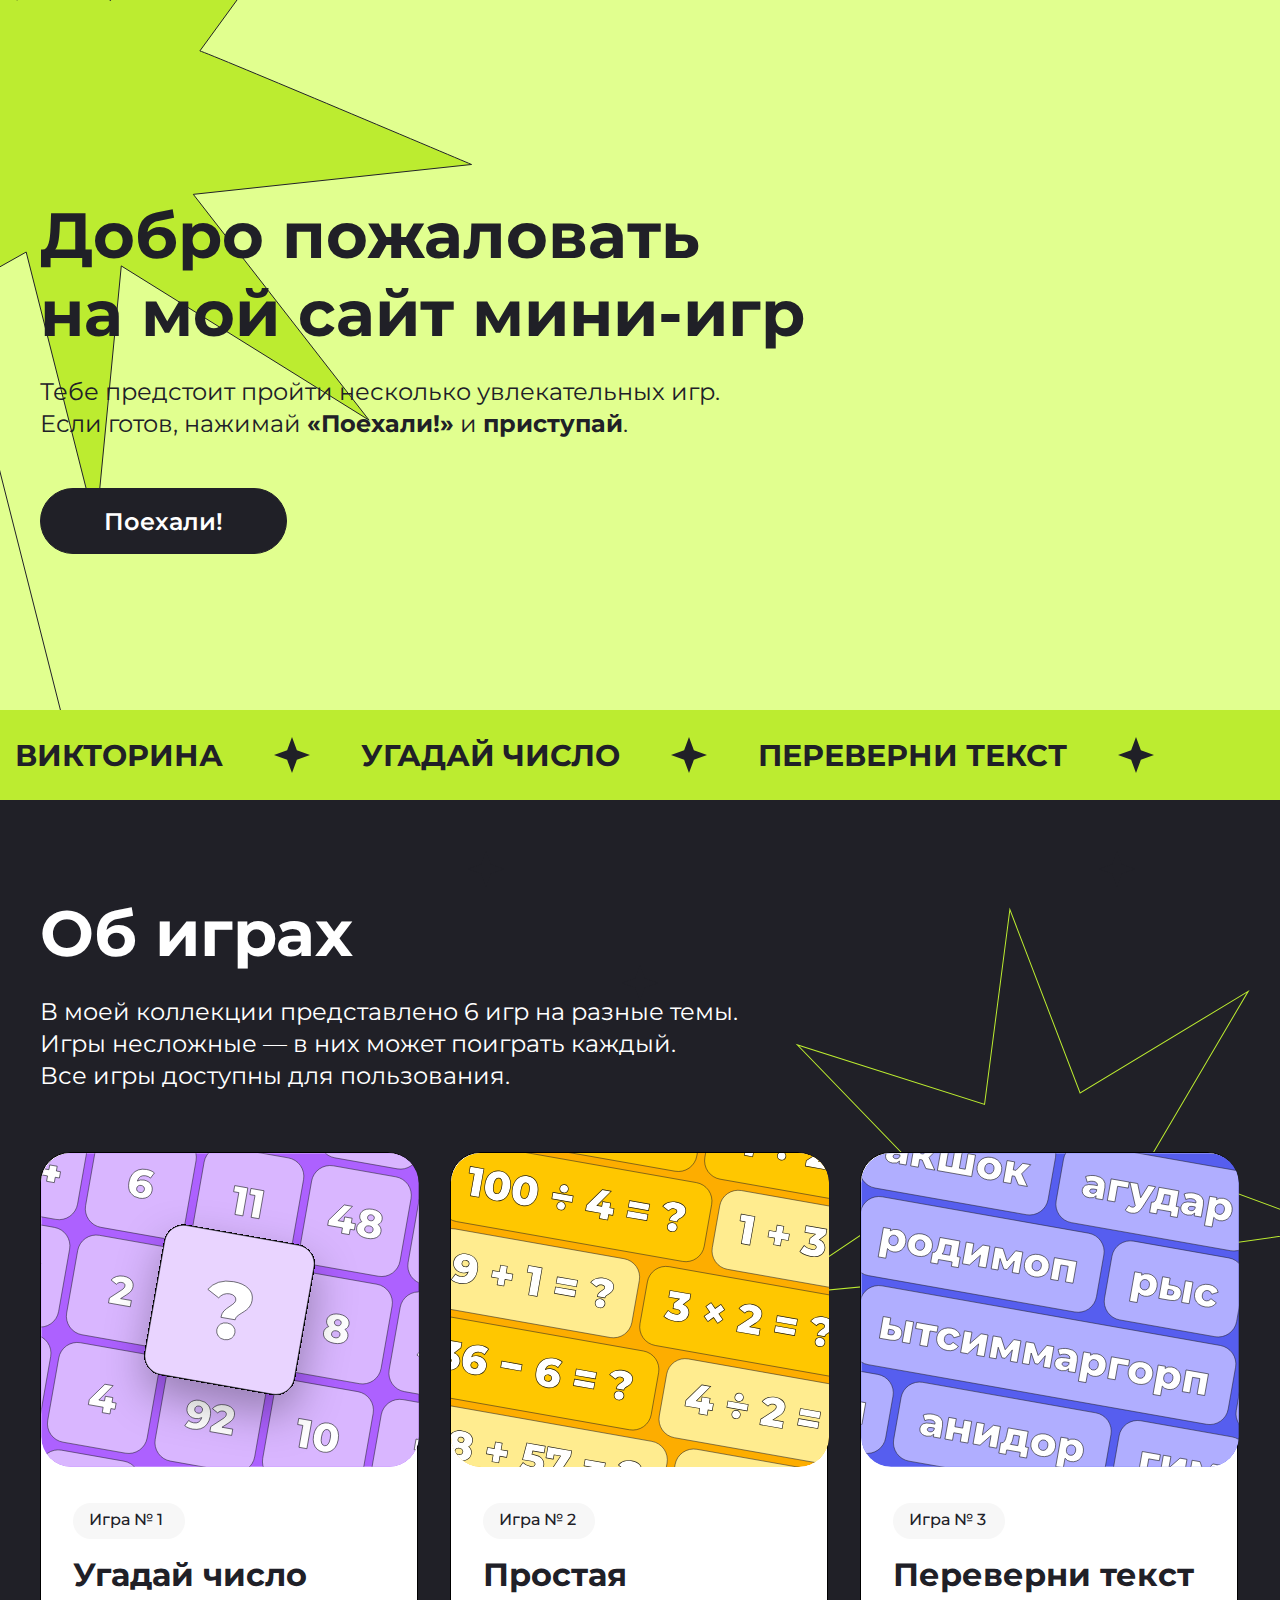
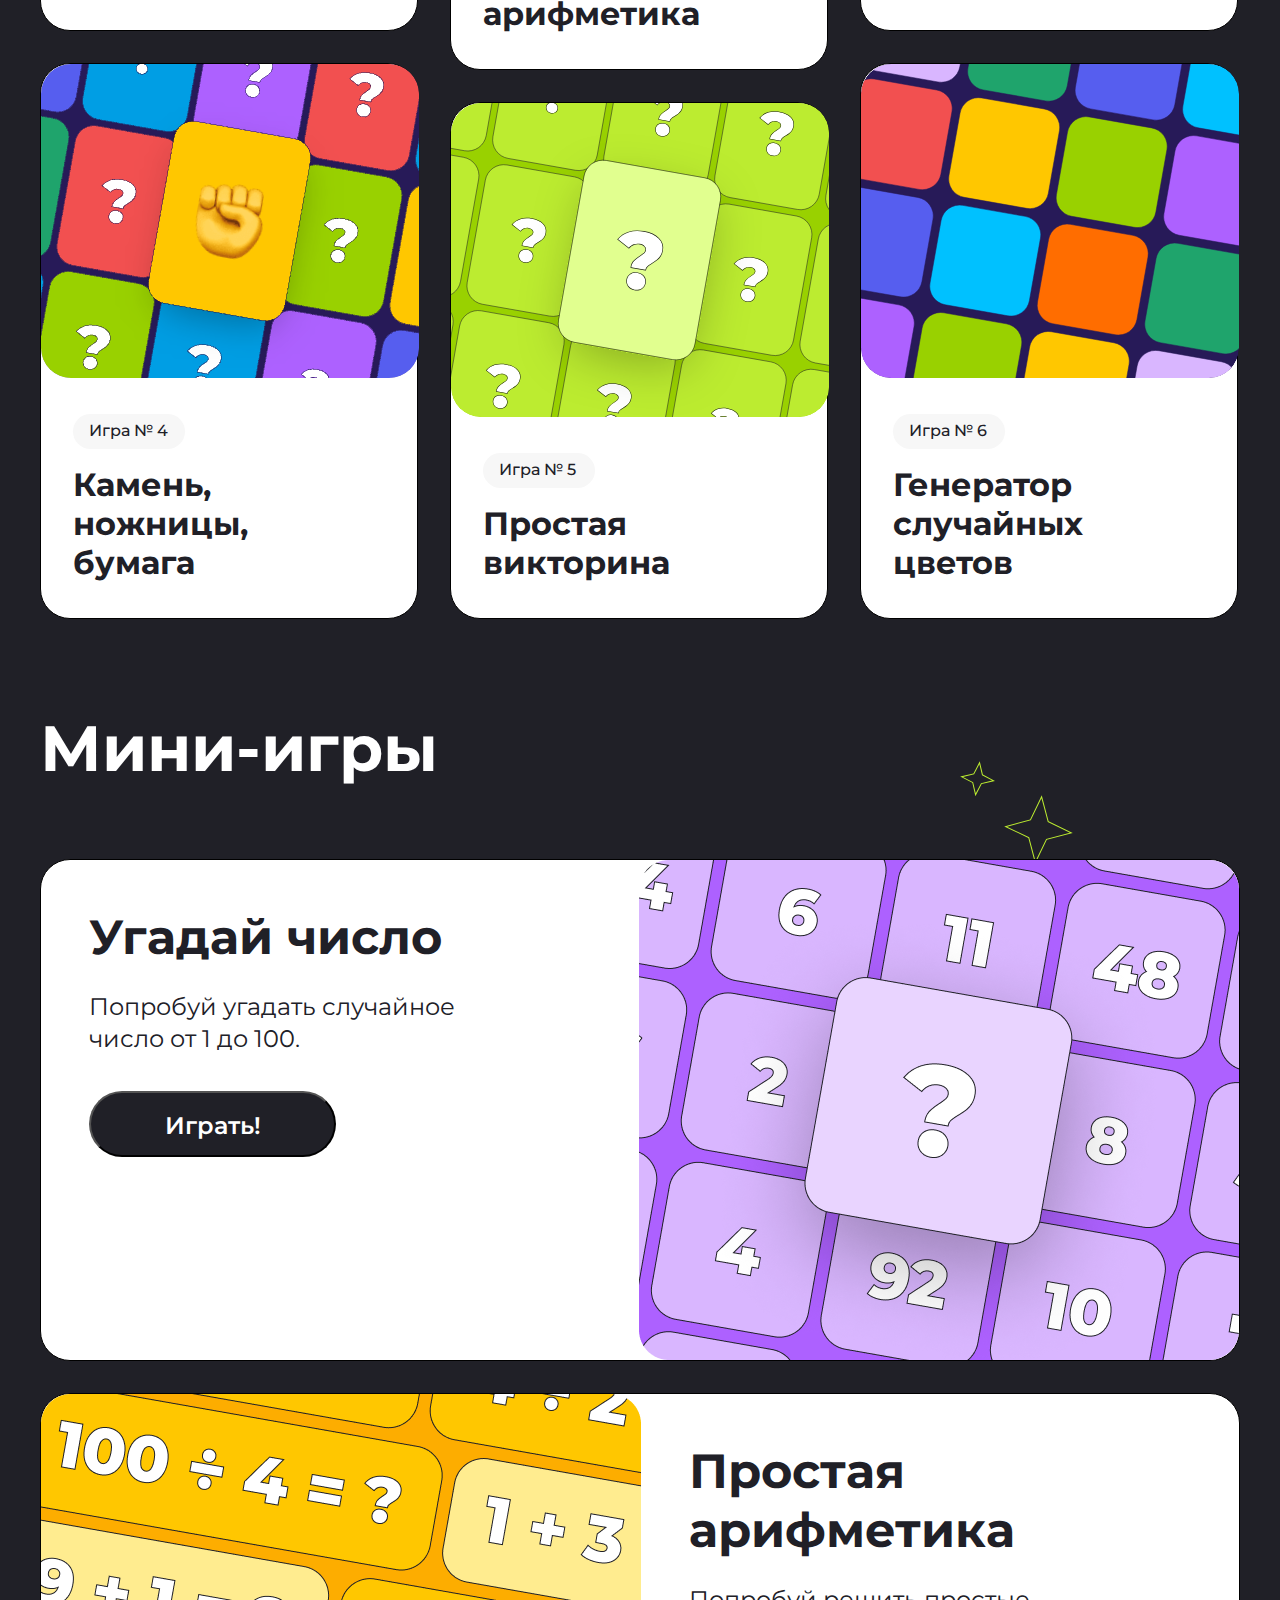
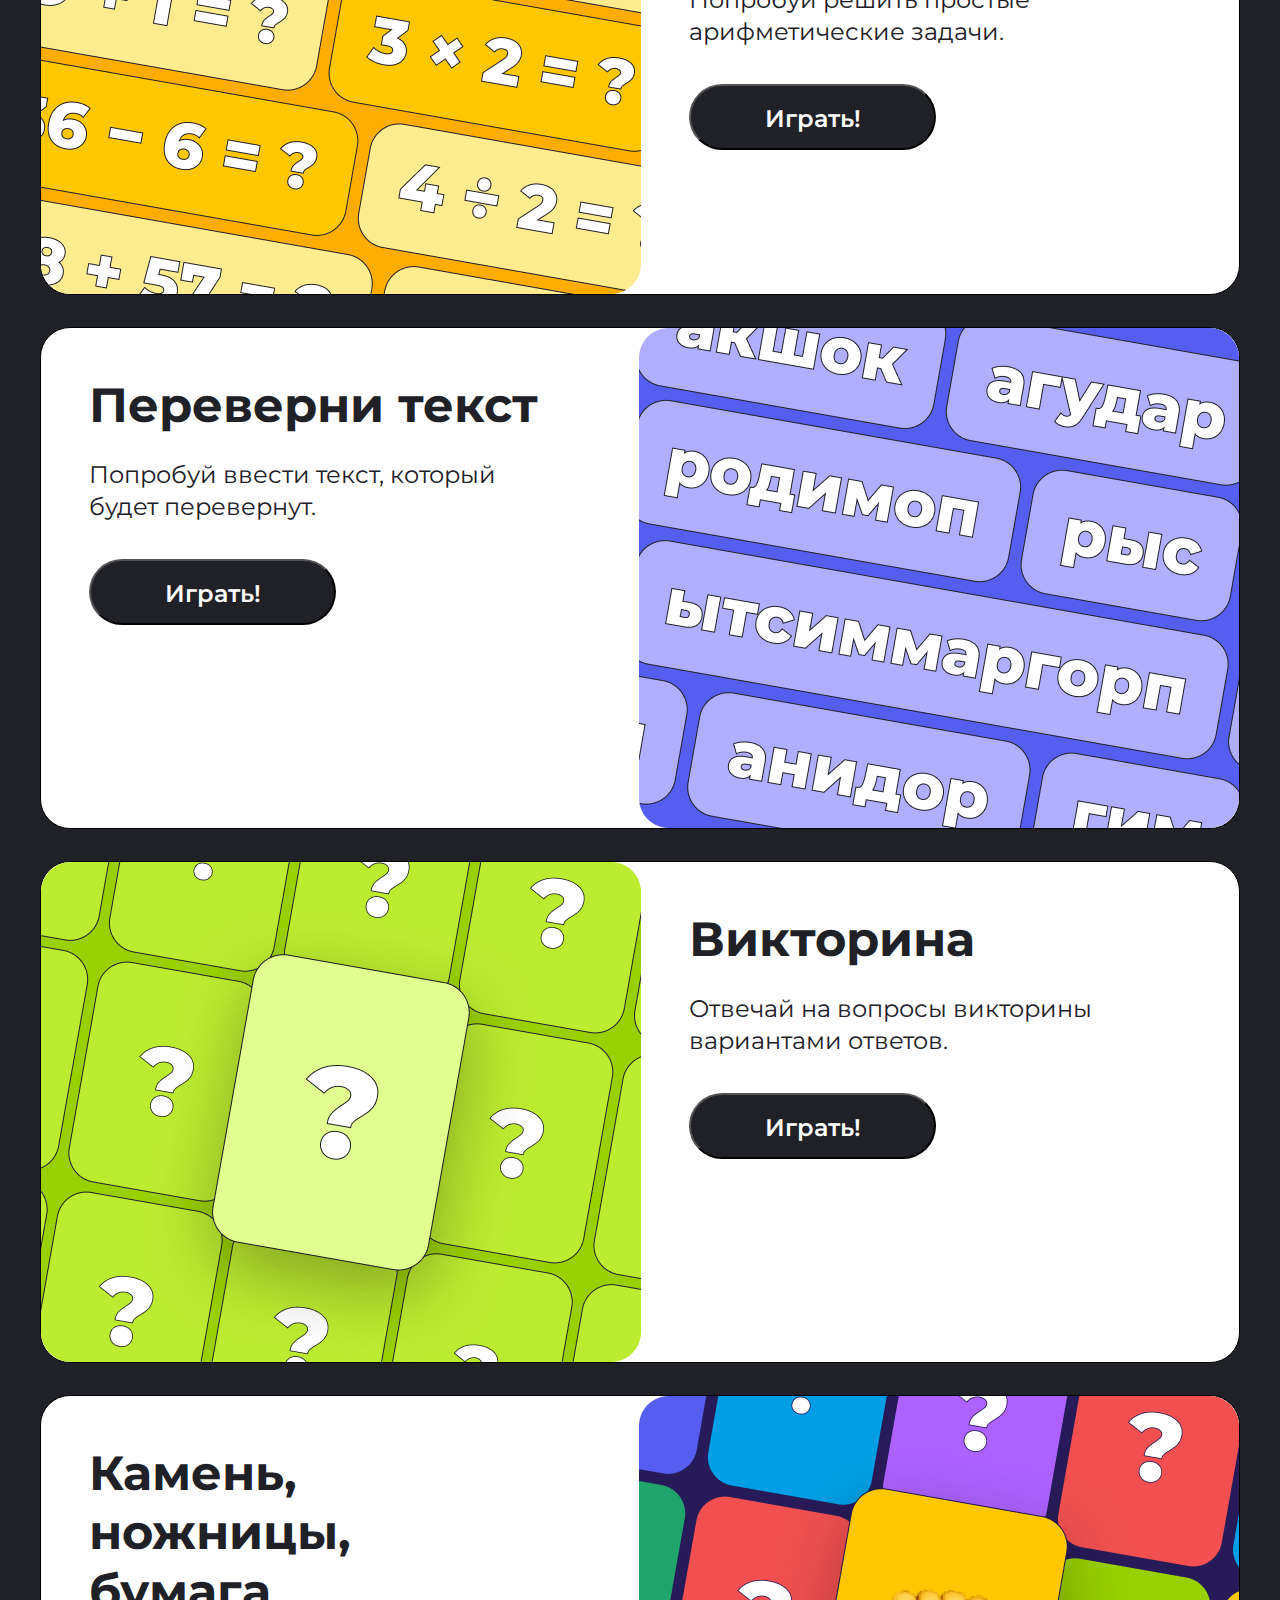
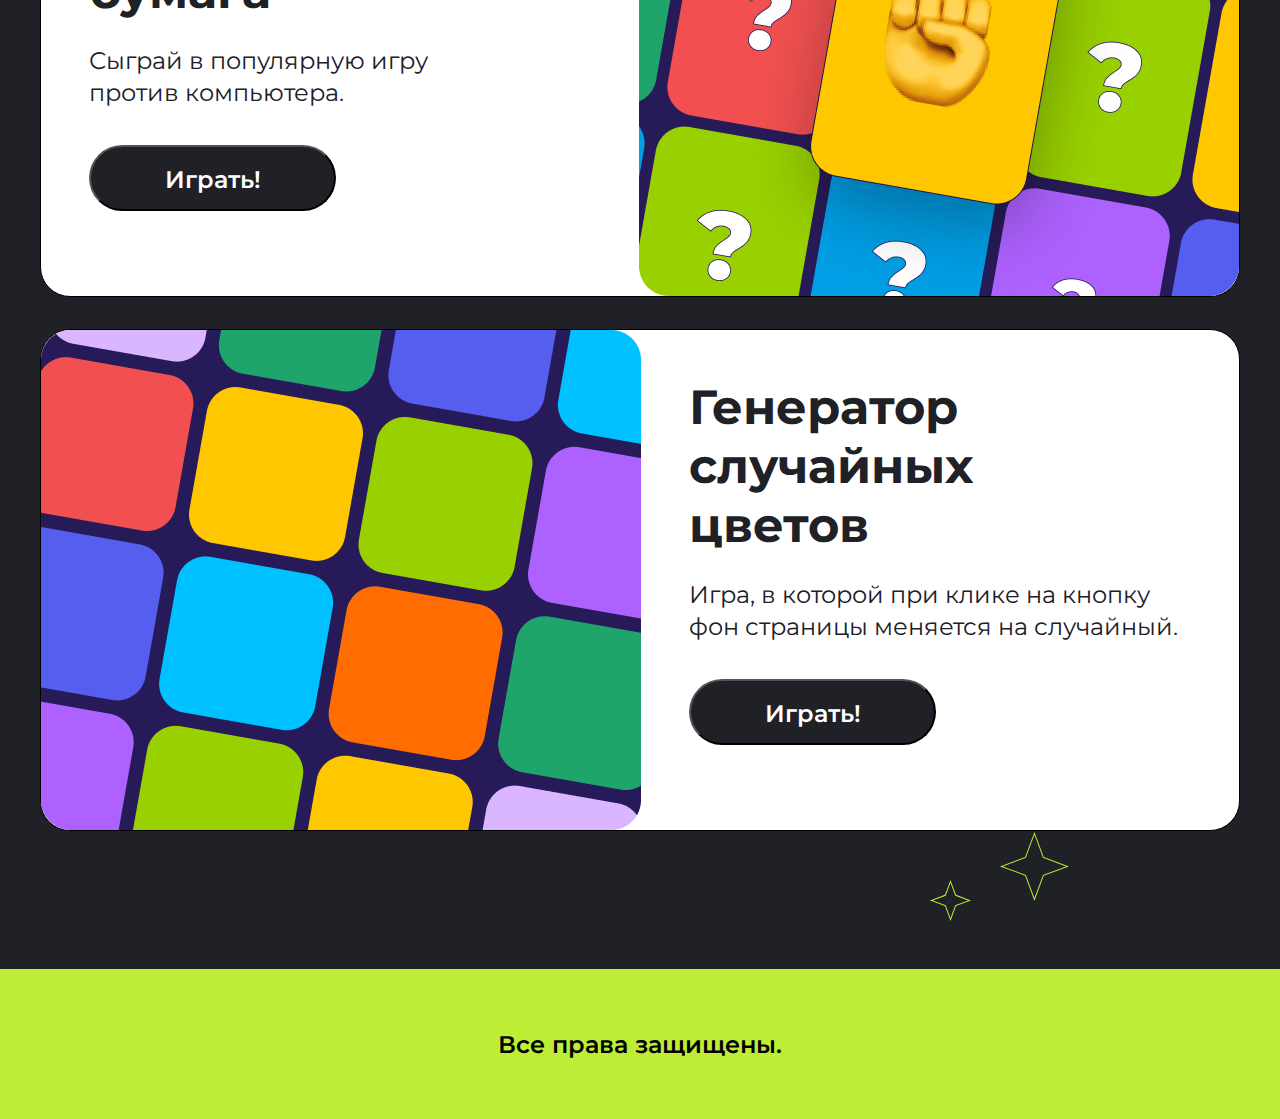
==== commit a033a1a7: "Переделала фон в десктопе со звёздами" ====
--- a/index.html
+++ b/index.html
@@ -22,14 +22,6 @@
                 </div>
 
                 <div class="welcom__button center"><a href="#about" class="welcom__button-text">Поехали!</a></div>
-            </div>
-    
-            <div class="stars">
-                <img class="stars__right" src="image/right_stars.svg" alt="">
-                <img class="stars__two" src="image/star-2.svg" alt="">
-                <img class="stars__tree" src="image/star_3.svg" alt="">
-                <img class="stars__for" src="image/star_4.svg" alt="">
-                <img class="stars__five" src="image/star_5.svg" alt="">
             </div>
 
             <div class="stars__mobile for__mobile">
@@ -59,13 +51,7 @@
 
     </header>
 
-    <div class="first center">
-
-        <div class="first__star">
-            <img src="image/star_11.svg" alt="" class="star__eleven">
-            <img src="image/star_12.svg" alt="" class="star__twelve">
-            <img src="image/star_1.svg" alt="" class="star__one">
-        </div>
+    <div class="first">
 
         <div class="about center">
             <h1 id="about" class="about__title">Об играх</h1>
@@ -556,16 +542,9 @@
         </div>
     </div>
 
-    <div class="second center">
-
-        <div class="second__star">
-            <img src="image/mini-star-big.svg" alt="" class="top-star-big">
-            <img src="image/mini-star-little.svg" alt="" class="top-star-little">
-            <img src="image/mini-star-big.svg" alt="" class="bottom-star-big">
-            <img src="image/mini-star-little.svg" alt="" class="bottom-star-little">
-        </div>
-
-        <div class="mini">
+    <div class="second">
+
+        <div class="mini center">
             <h1 class="mini__title">Мини-игры</h1>
 
             <div class="play">
@@ -597,7 +576,7 @@
                     <div class="play__pack">
                         <h2 class="play__title">Викторина</h2>
                         <p class="play__descr">Отвечай на вопросы викторины <br> вариантами ответов.</p>
-                        <button onclick="askUser(quizItem)" id="quizButton" class="play__button">Играть!</button>
+                        <button onclick="startQuiz()" id="quizButton" class="play__button">Играть!</button>
                     </div>
                     <img src="image/play-four.png" alt="" class="play__img">
                 </a>
@@ -605,7 +584,7 @@
                     <div class="play__pack">
                         <h2 class="play__title">Камень, <br> ножницы, <br> бумага</h2>
                         <p class="play__descr">Сыграй в популярную игру <br> против компьютера.</p>
-                        <button class="play__button">Играть!</button>
+                        <button onclick="rockPapeScissors()" class="play__button">Играть!</button>
                     </div>
                     <img src="image/play-five.png" alt="" class="play__img">
                 </a>
@@ -631,5 +610,6 @@
     <script src="simple_math.js"></script>
     <script src="reverse_text.js"></script>
     <script src="quiz.js"></script>
+    <script src="rock_paper_scissors.js"></script>
 </body>
 </html>--- a/style.css
+++ b/style.css
@@ -16,23 +16,20 @@
   text-decoration: none;
 }
 
-/* ::-webkit-scrollbar {
-    width: 0;
-} */
-/* .header {
-    overflow: hidden;
-} */
 .for__mobile {
   display: none;
 }
 
+.header {
+  background-image: url(image/welcom.svg);
+  background-position: 222% 100%;
+  background-color: rgb(225, 255, 143);
+  background-repeat: no-repeat;
+  background-size: auto;
+}
+
 .welcom {
   height: 710px;
-  background-repeat: no-repeat;
-  background: rgb(225, 255, 143);
-  background-position: center;
-  background-size: cover;
-  z-index: 2;
 }
 .welcom__title {
   color: rgb(32, 32, 39);
@@ -83,54 +80,16 @@
   color: rgb(0, 0, 0);
 }
 
-.stars {
-  z-index: 1;
-}
-.stars__right {
-  position: absolute;
-  left: 59.5%;
-  top: -29.5%;
-  transform: rotate(360deg);
-  z-index: 1;
-}
-.stars__two {
-  position: absolute;
-  top: 8.5%;
-  left: 4.5%;
-}
-.stars__tree {
-  position: absolute;
-  top: 6.3%;
-  left: 10.8%;
-}
-.stars__for {
-  position: absolute;
-  top: 50.5%;
-  left: 70.5%;
-}
-.stars__five {
-  position: absolute;
-  top: 48%;
-  left: 65.8%;
-}
-
-/* .scroll {
-    overflow-x: auto;
-    overflow-y: hidden;
-    white-space: nowrap;
-} */
 .lane {
   background: rgb(188, 236, 48);
   background-position: center;
   background-size: cover;
-  z-index: 2;
   display: flex;
   align-items: center;
   flex-wrap: wrap;
   gap: 51px;
   padding-left: 15px;
   height: 90px;
-  position: relative;
 }
 .lane__title {
   color: rgb(32, 32, 39);
@@ -151,39 +110,16 @@
 
 .first {
   background-repeat: no-repeat;
-  background: rgb(32, 32, 39);
-  background-position: center;
-  background-size: cover;
-  position: relative;
-  z-index: 2;
+  background-color: rgb(32, 32, 39);
+  background-image: url(image/first.svg);
+  background-position: 68% 11%;
+  background-size: auto;
   padding-bottom: 50px;
-}
-
-.first__star {
-  z-index: 1;
-}
-
-.star__eleven {
-  position: absolute;
-  left: 2%;
-  top: 52.5%;
-}
-
-.star__twelve {
-  position: absolute;
-  top: 56%;
-  left: 3%;
-}
-
-.star__one {
-  position: absolute;
-  top: 7.5%;
-  left: 68.3%;
 }
 
 .about {
   padding-top: 94px;
-  padding-bottom: 72px;
+  padding-bottom: 60px;
   position: relative;
   z-index: 2;
 }
@@ -253,10 +189,7 @@
   font-weight: 500;
   line-height: 110%;
   letter-spacing: 0px;
-  width: 108px;
-  display: flex;
-  align-items: center;
-  justify-content: space-around;
+  width: 80px;
 }
 .game__title {
   color: rgb(32, 32, 39);
@@ -266,42 +199,18 @@
   line-height: 39px;
   letter-spacing: 0px;
   text-align: left;
-  padding-top: 16px;
 }
 
 .second {
-  background: rgb(32, 32, 39);
-  position: relative;
-}
-
-.top-star-big {
-  position: absolute;
-  top: 3.8%;
-  left: 89%;
-  transform: rotate(6deg);
-}
-
-.top-star-little {
-  position: absolute;
-  top: 2.8%;
-  left: 86%;
-  transform: rotate(6deg);
-}
-
-.bottom-star-big {
-  position: absolute;
-  bottom: 2%;
-  left: 89%;
-}
-
-.bottom-star-little {
-  position: absolute;
-  bottom: 1.5%;
-  left: 84.5%;
+  background-color: rgb(32, 32, 39);
+  background-image: url(image/second.svg);
+  background-repeat: no-repeat;
+  background-size: auto;
+  background-position: 82% 65%;
 }
 
 .mini__title {
-  padding-top: 48px;
+  padding-top: 40px;
   padding-bottom: 72px;
   color: rgb(255, 255, 255);
   font-family: Montserrat;
@@ -316,7 +225,7 @@
   display: flex;
   flex-direction: column;
   gap: 32px;
-  padding-bottom: 144px;
+  padding-bottom: 138px;
 }
 .play__link {
   display: flex;
@@ -572,10 +481,6 @@
     text-align: center;
     margin-bottom: 32px;
   }
-  .play__img {
-    /* width: 343px; */
-    /* height: 487.98px; */
-  }
   .footer {
     height: 100px;
   }
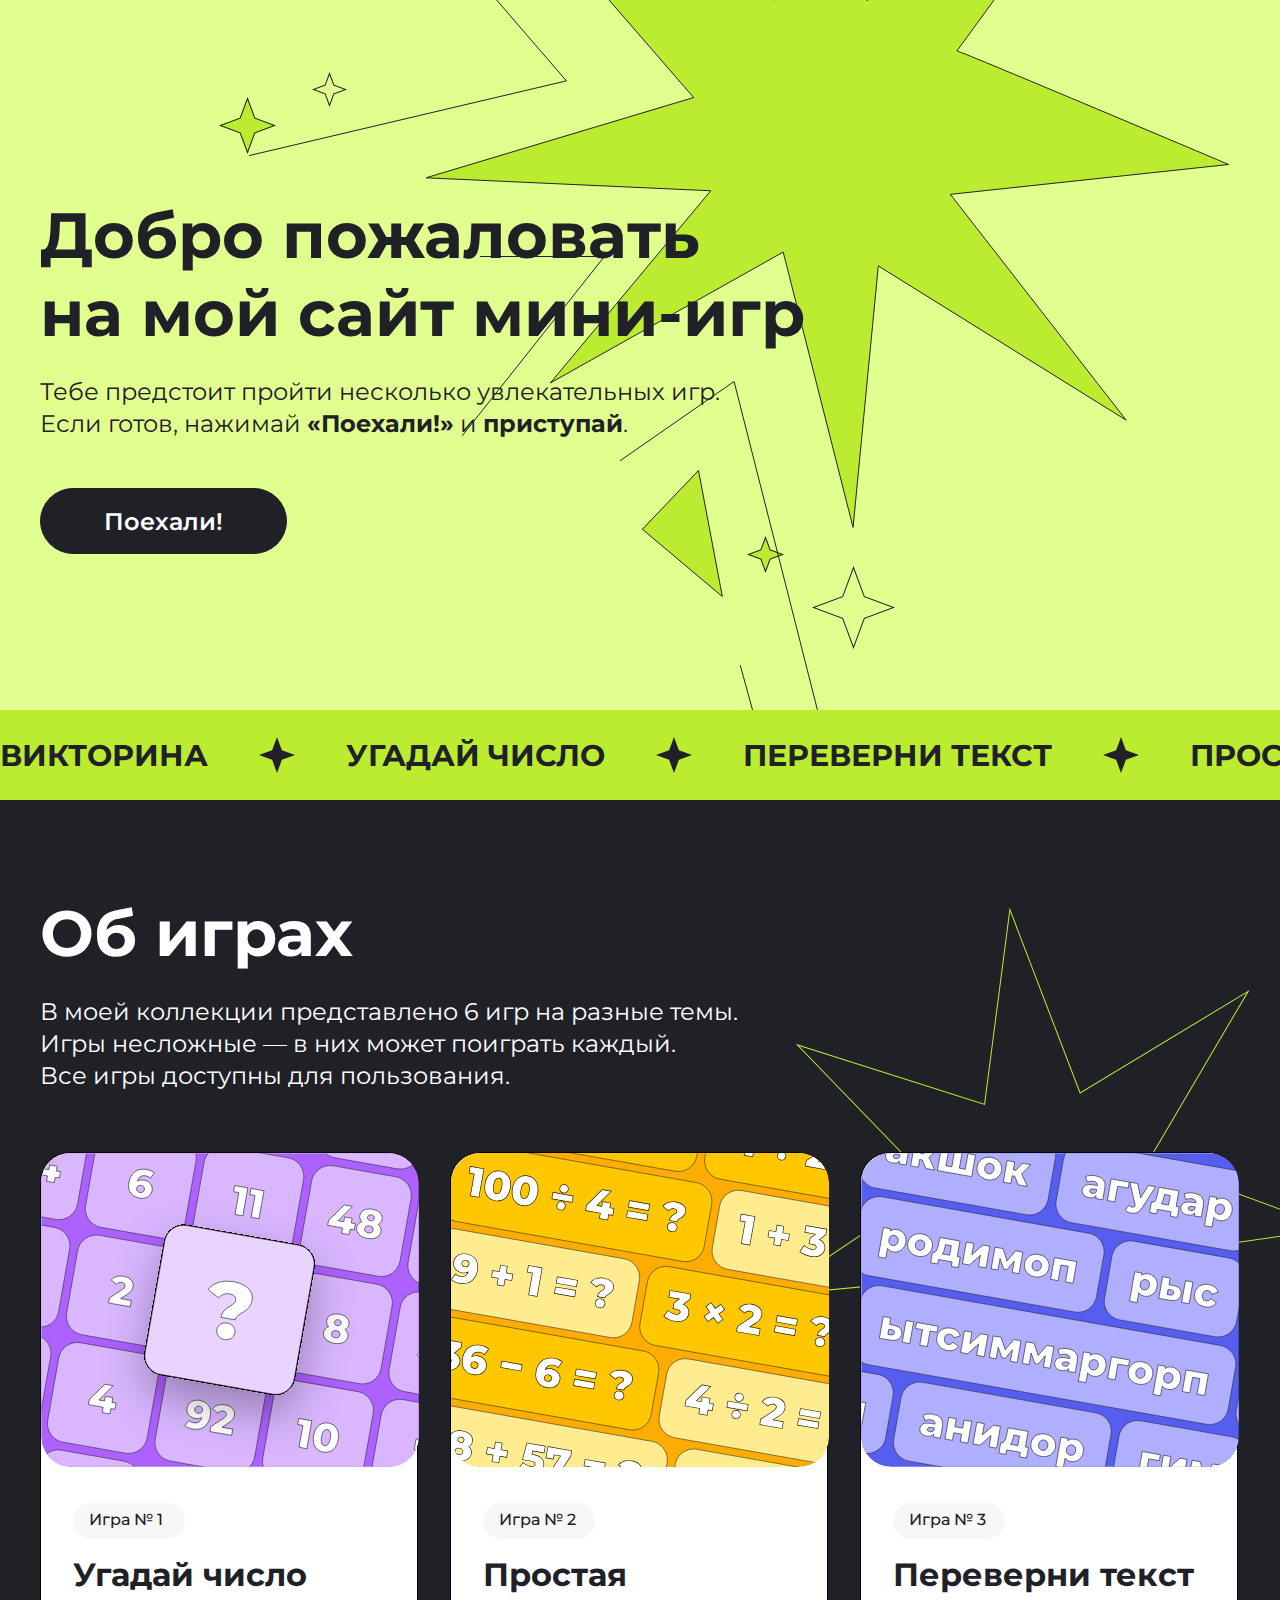
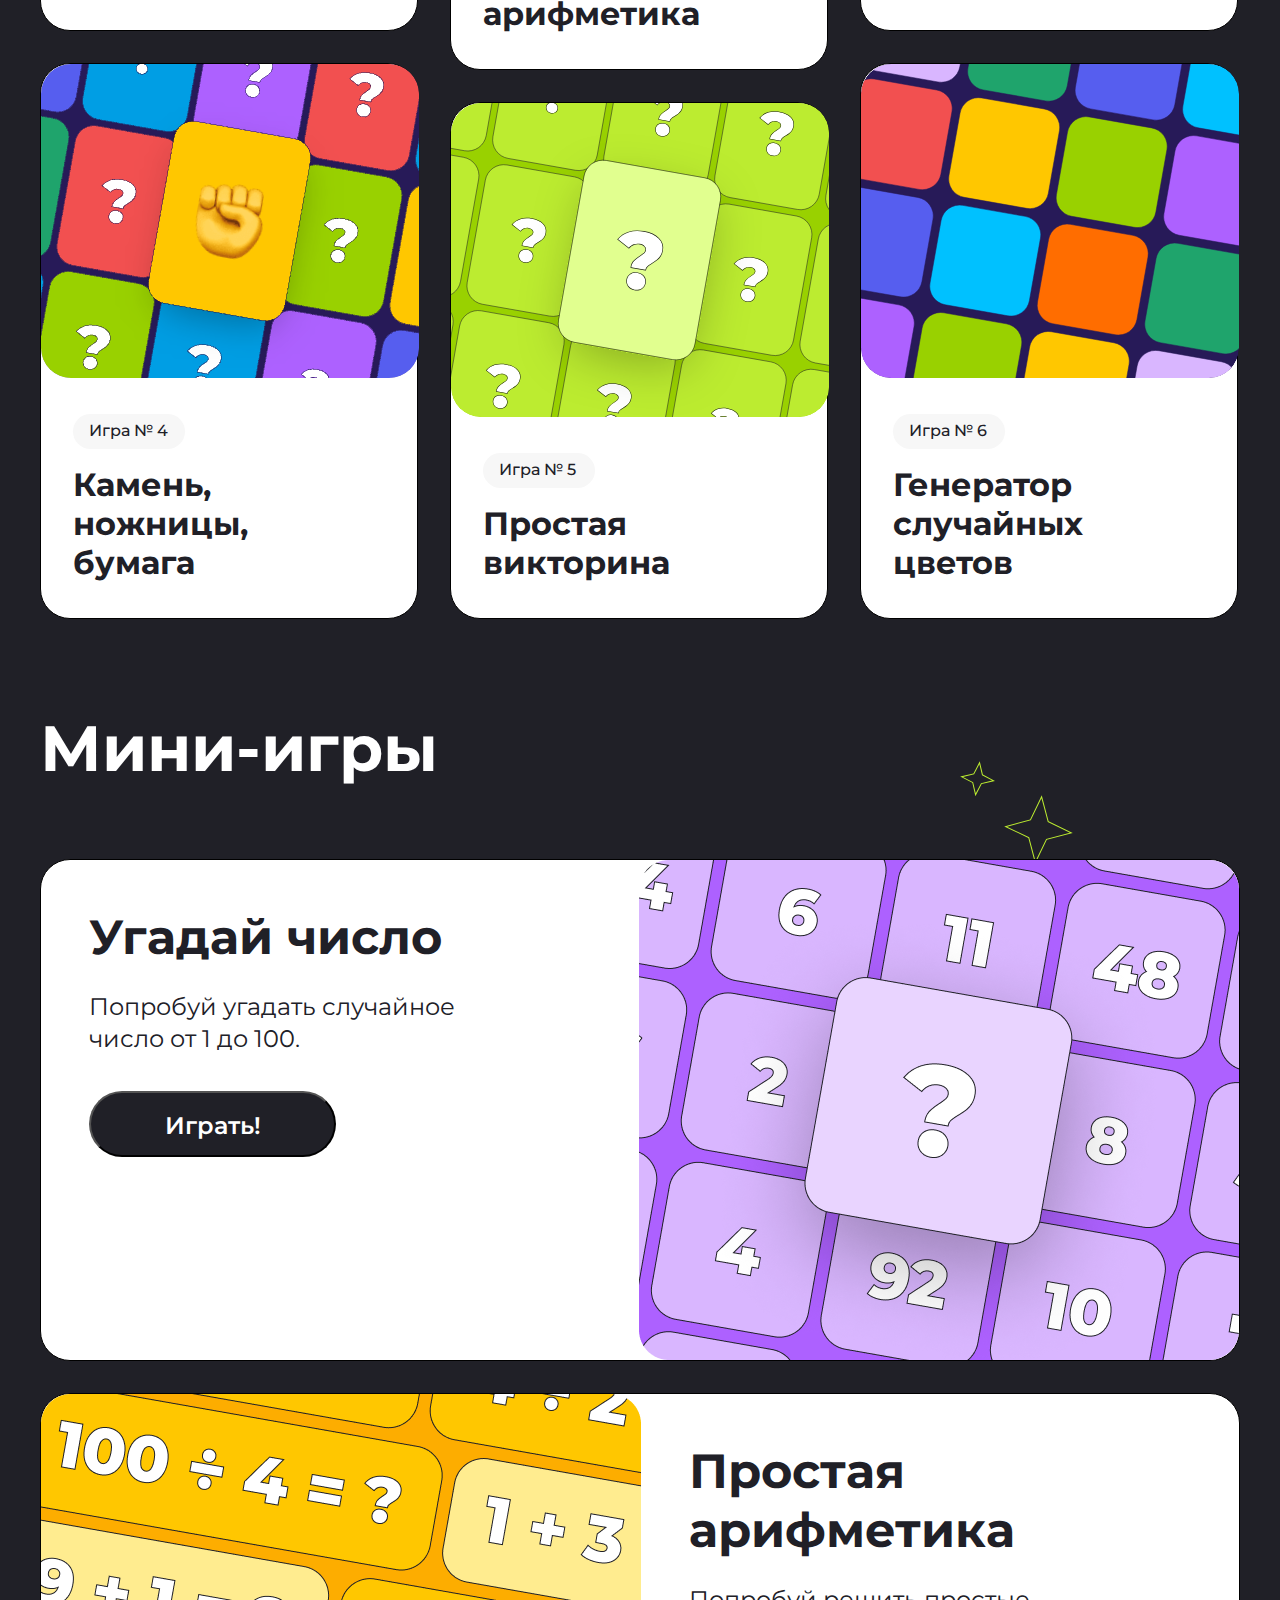
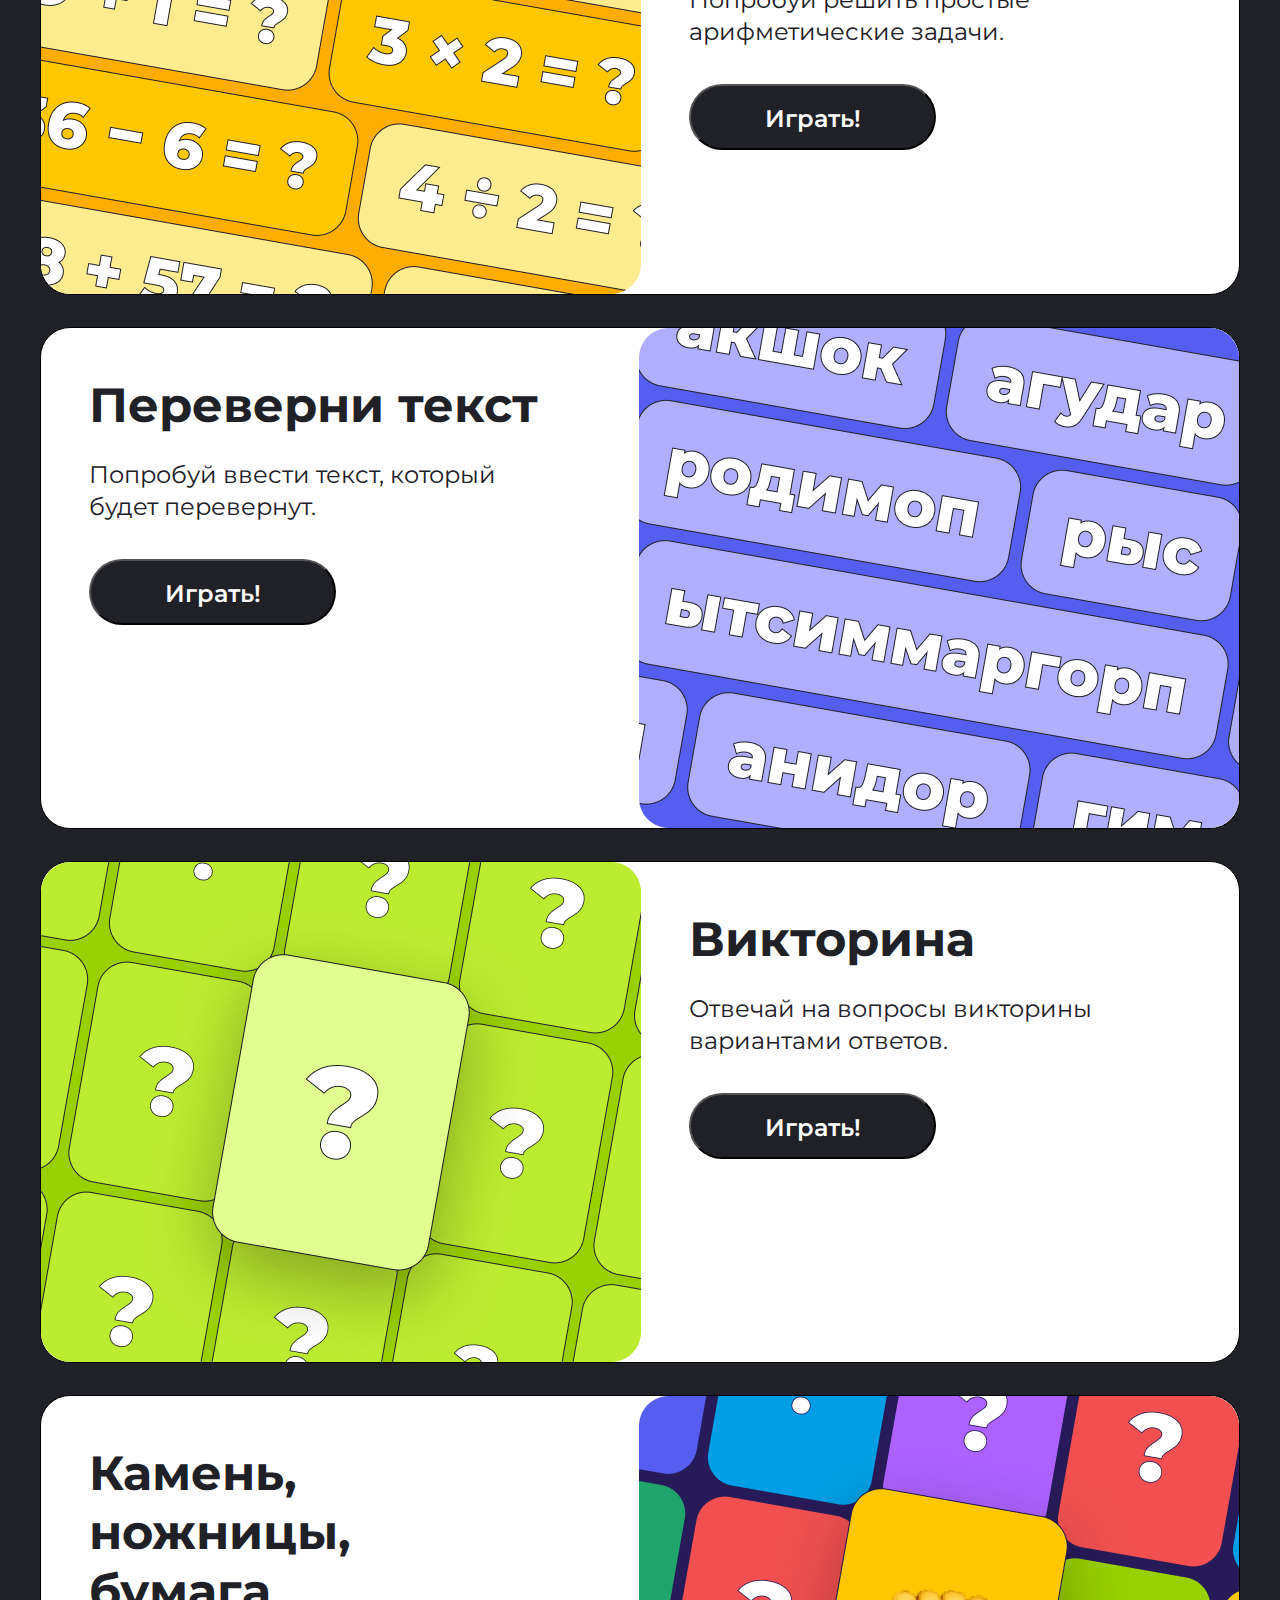
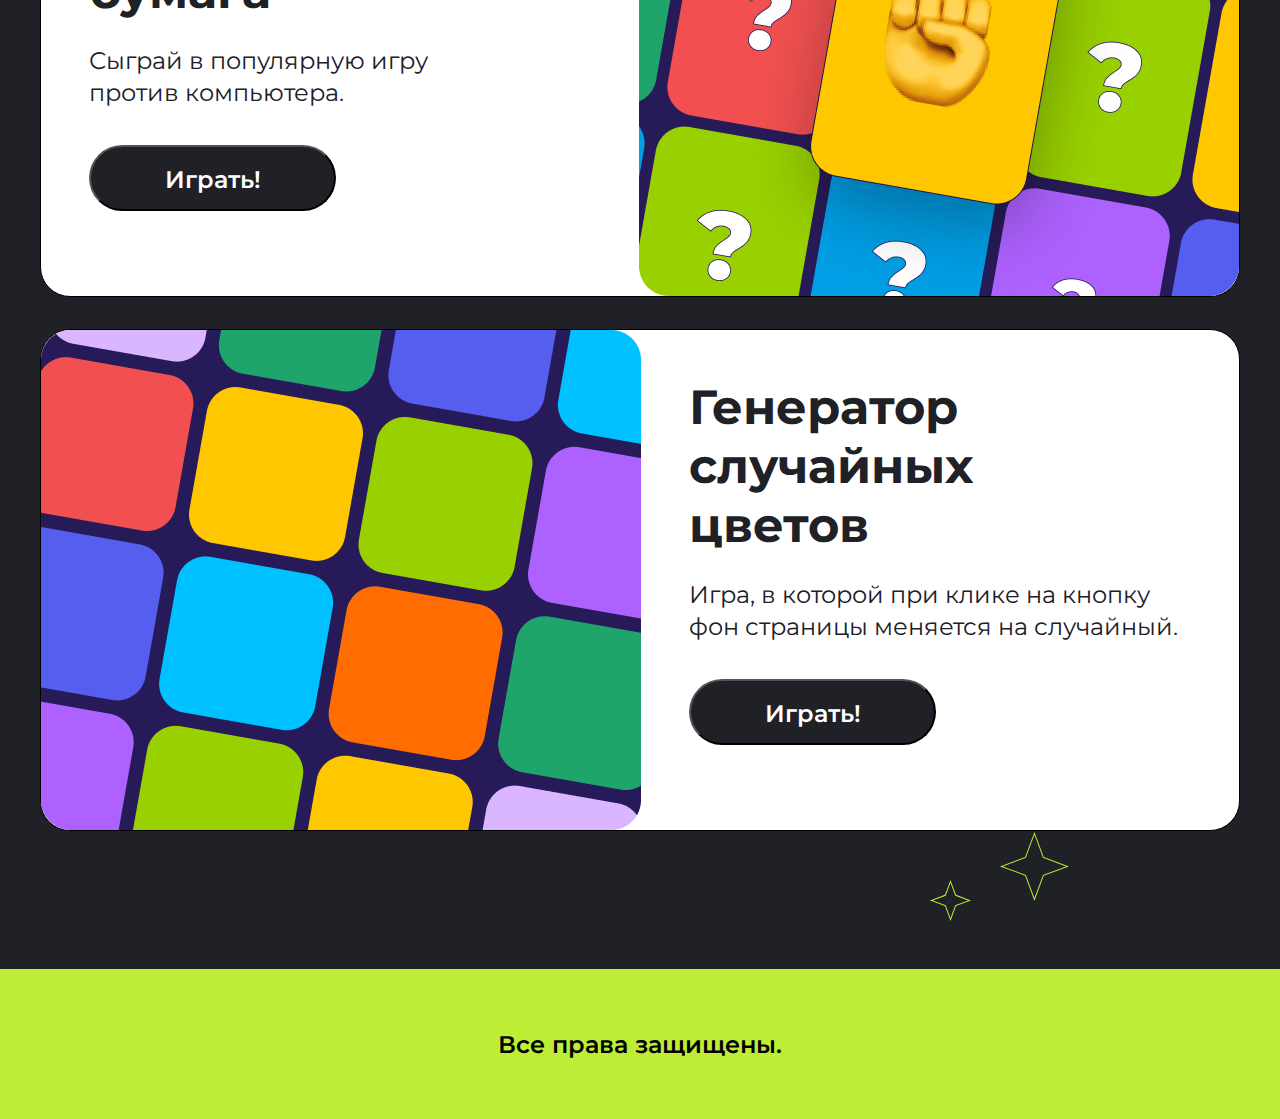
==== commit eb042cb0: "Внесла доработки во всем пунктам" ====
--- a/index.html
+++ b/index.html
@@ -22,30 +22,23 @@
                 </div>
 
                 <div class="welcom__button center"><a href="#about" class="welcom__button-text">Поехали!</a></div>
-            </div>
-
-            <div class="stars__mobile for__mobile">
-                <img src="image/mob-star-right.svg" alt="" class="stars__mobile-right">
-                <img src="image/mob-star2.svg" alt="" class="stars__mobile-two">
-                <img src="image/mob-star3.svg" alt="" class="stars__mobile-tree">
-                <img src="image/mob-star4.svg" alt="" class="stars__mobile-for">
-                <img src="image/mob-star5.svg" alt="" class="stars__mobile-five">
-            </div>
-            
+            </div>            
     
             <div class="lane">
-                <h2 class="lane__title">Викторина</h2>
-                <img src="image/black_star.svg" alt="" class="lane__img">              
-                <h2 class="lane__title">угадай число</h2>
-                <img src="image/black_star.svg" alt="" class="lane__img">
-                <h2 class="lane__title">Переверни текст</h2>
-                <img src="image/black_star.svg" alt="" class="lane__img">
-                <h2 class="lane__title">Простая арифметика</h2>
-                <img src="image/black_star.svg" alt="" class="lane__img">
-                <h2 class="lane__title">Камень, ножницы, бумага</h2>
-                <img src="image/black_star.svg" alt="" class="lane__img">
-                <h2 class="lane__title">Генератор случайных цветов</h2>
-                <img src="image/black_star.svg" alt="" class="lane__img">
+                <div class="lane__content">
+                    <h2 class="lane__title">Викторина</h2>
+                    <img src="image/black_star.svg" alt="" class="lane__img">              
+                    <h2 class="lane__title">угадай число</h2>
+                    <img src="image/black_star.svg" alt="" class="lane__img">
+                    <h2 class="lane__title">Переверни текст</h2>
+                    <img src="image/black_star.svg" alt="" class="lane__img">
+                    <h2 class="lane__title">Простая арифметика</h2>
+                    <img src="image/black_star.svg" alt="" class="lane__img">
+                    <h2 class="lane__title">Камень, ножницы, бумага</h2>
+                    <img src="image/black_star.svg" alt="" class="lane__img">
+                    <h2 class="lane__title">Генератор случайных цветов</h2>
+                    <img src="image/black_star.svg" alt="" class="lane__img">
+                </div>
             </div>
         </div>
 
@@ -59,6 +52,7 @@
         </div>
 
         <div class="game center">
+
             <div class="game__column">
                 <a href="#one" class="game__item">
                     <svg class="game__img" width="378.000000" height="314.000000" viewBox="0 0 378 314" fill="none" xmlns="http://www.w3.org/2000/svg" xmlns:xlink="http://www.w3.org/1999/xlink">
@@ -542,7 +536,12 @@
         </div>
     </div>
 
-    <div class="second">
+    <div class="second" id="secondBlock">
+        <style>
+            #secondBlock {
+                transition: background-color 0.5s ease;
+            }
+        </style>
 
         <div class="mini center">
             <h1 class="mini__title">Мини-игры</h1>
@@ -592,7 +591,7 @@
                     <div class="play__pack">
                         <h2 class="play__title">Генератор <br> случайных <br> цветов</h2>
                         <p class="play__descr">Игра, в которой при клике на кнопку <br> фон страницы меняется на случайный.</p>
-                        <button class="play__button">Играть!</button>
+                        <button class="play__button" id="changeColor">Играть!</button>
                     </div>
                     <img src="image/play-six.png" alt="" class="play__img">
                 </a>
@@ -611,5 +610,6 @@
     <script src="reverse_text.js"></script>
     <script src="quiz.js"></script>
     <script src="rock_paper_scissors.js"></script>
+    <script src="color_generator.js"></script>
 </body>
 </html>--- a/style.css
+++ b/style.css
@@ -16,16 +16,14 @@
   text-decoration: none;
 }
 
+.header {
+  background: url(image/welcome_stars_right.svg) 121% 100%, url(image/welcom_stars_right_bottom.svg) 66% 78%, url(image/welcom_stars_left_top.svg) 19% 10%;
+  background-color: rgb(225, 255, 143);
+  background-repeat: no-repeat;
+}
+
 .for__mobile {
   display: none;
-}
-
-.header {
-  background-image: url(image/welcom.svg);
-  background-position: 222% 100%;
-  background-color: rgb(225, 255, 143);
-  background-repeat: no-repeat;
-  background-size: auto;
 }
 
 .welcom {
@@ -82,32 +80,46 @@
 
 .lane {
   background: rgb(188, 236, 48);
+  max-width: 100%;
+  overflow-x: hidden;
+}
+.lane__title {
+  color: rgb(32, 32, 39);
+  font-family: Montserrat;
+  font-size: 30px;
+  font-weight: 700;
+  line-height: 110%;
+  letter-spacing: 4%;
+  text-align: left;
+  text-transform: uppercase;
+  white-space: nowrap;
+}
+.lane__img {
+  height: 36px;
+  width: 36px;
+}
+
+.lane__content {
+  padding-top: 27px;
+  padding-bottom: 27px;
   background-position: center;
   background-size: cover;
   display: flex;
   align-items: center;
-  flex-wrap: wrap;
+  justify-content: space-around;
   gap: 51px;
-  padding-left: 15px;
-  height: 90px;
-}
-.lane__title {
-  color: rgb(32, 32, 39);
-  font-family: Montserrat;
-  font-size: 30px;
-  font-weight: 700;
-  line-height: 110%;
-  letter-spacing: 4%;
-  text-align: left;
-  text-transform: uppercase;
-  padding-top: 27px;
-}
-.lane__img {
-  height: 36px;
-  width: 36px;
-  padding-top: 27px;
-}
-
+  animation: moveLine 15s linear infinite running;
+  animation-direction: reverse;
+}
+
+@keyframes moveLine {
+  0% {
+    transform: translate(100%);
+  }
+  100% {
+    transform: translate(-100%);
+  }
+}
 .first {
   background-repeat: no-repeat;
   background-color: rgb(32, 32, 39);
@@ -237,6 +249,9 @@
   background: rgb(255, 255, 255);
   border-radius: 30px;
 }
+.play__link:hover {
+  cursor: default;
+}
 .play__link_revers {
   display: flex;
   flex-direction: row-reverse;
@@ -247,6 +262,9 @@
   background: rgb(255, 255, 255);
   border-radius: 30px;
 }
+.play__link_revers:hover {
+  cursor: default;
+}
 .play__pack {
   padding-top: 48px;
   padding-left: 48px;
@@ -289,6 +307,7 @@
   background: rgb(255, 255, 255);
   color: rgb(32, 32, 39);
   transition: 0.5s;
+  cursor: pointer;
 }
 
 .footer {
@@ -310,6 +329,11 @@
   .center {
     padding-left: 16px;
     padding-right: 16px;
+  }
+  .header {
+    background: url(image/stars_mobile_right.svg) 260% 420%, url(image/stars_mobile_left.svg) 13% 10%;
+    background-color: rgb(225, 255, 143);
+    background-repeat: no-repeat;
   }
   .welcom {
     height: 649px;
@@ -356,46 +380,6 @@
   }
   .stars {
     display: none;
-  }
-  .stars__mobile {
-    display: block;
-  }
-  .stars__mobile-right {
-    position: absolute;
-    z-index: 1;
-    top: 0%;
-    right: 0%;
-  }
-  .stars__mobile-two {
-    position: absolute;
-    z-index: 1;
-    top: 16%;
-    left: 10.5%;
-  }
-  .stars__mobile-tree {
-    position: absolute;
-    z-index: 1;
-    top: 10.5%;
-    left: 24.5%;
-  }
-  .stars__mobile-for {
-    position: absolute;
-    z-index: 1;
-    top: 95.5%;
-    left: 81%;
-  }
-  .stars__mobile-five {
-    position: absolute;
-    z-index: 1;
-    top: 92%;
-    left: 73%;
-  }
-  .lane {
-    padding-left: 24px;
-    padding-right: 24px;
-    gap: 27px;
-    height: 51px;
-    z-index: 1;
   }
   .lane__title {
     color: rgb(32, 32, 39);
@@ -406,12 +390,20 @@
     letter-spacing: 4%;
     text-align: left;
     text-transform: uppercase;
-    padding-top: 16px;
   }
   .lane__img {
     width: 19px;
     height: 19px;
+  }
+  .lane__content {
     padding-top: 16px;
+    padding-bottom: 16px;
+    background-position: center;
+    background-size: cover;
+    display: flex;
+    align-items: center;
+    justify-content: space-around;
+    gap: 51px;
   }
   .first {
     display: none;
@@ -445,8 +437,7 @@
     flex-direction: column-reverse;
   }
   .play__pack {
-    padding-left: 32px;
-    padding-top: 32px;
+    padding: 32px;
   }
   .play__title {
     color: rgb(32, 32, 39);
@@ -470,8 +461,7 @@
     padding-bottom: 32px;
   }
   .play__button {
-    width: 285px;
-    height: 55px;
+    width: 100%;
     color: rgb(255, 255, 255);
     font-family: Montserrat;
     font-size: 16px;
@@ -494,4 +484,128 @@
     text-align: center;
     padding-top: 40px;
   }
+}
+@media (max-width: 1200px) {
+  .game__title {
+    font-size: 24px;
+  }
+  .game__item {
+    width: 330px;
+  }
+  .game__img {
+    width: 330px;
+    height: 274px;
+  }
+}
+@media (min-width: 768px) and (max-width: 1054px) {
+  .center {
+    padding-left: 24px;
+    padding-right: 24px;
+  }
+  .header {
+    background: url(image/stars_mobile_right.svg) 125% -150%, url(image/stars_mobile_left.svg) 10% 10%;
+    background-color: rgb(225, 255, 143);
+    background-repeat: no-repeat;
+  }
+  .first {
+    display: none;
+  }
+  .game__item {
+    width: 330px;
+  }
+  .game__img {
+    width: 330px;
+    height: 274px;
+  }
+  .mini__title {
+    color: rgb(255, 255, 255);
+    font-family: Montserrat;
+    font-size: 52px;
+    font-weight: 700;
+    line-height: 49px;
+    letter-spacing: 0px;
+    text-align: left;
+    padding-bottom: 48px;
+  }
+  .play {
+    padding-bottom: 48px;
+    gap: 32px;
+  }
+  .play__link {
+    display: flex;
+    flex-direction: column-reverse;
+  }
+  .play__link_revers {
+    display: flex;
+    flex-direction: column-reverse;
+  }
+  .play__pack {
+    padding-left: 40px;
+    padding-top: 40px;
+  }
+  .play__title {
+    color: rgb(32, 32, 39);
+    font-family: Montserrat;
+    font-size: 40px;
+    font-weight: 700;
+    line-height: 39px;
+    letter-spacing: 0px;
+    text-align: left;
+    padding-bottom: 16px;
+    width: 284px;
+  }
+  .play__descr {
+    color: rgb(0, 0, 0);
+    font-family: Montserrat;
+    font-size: 24px;
+    font-weight: 400;
+    line-height: 30px;
+    letter-spacing: 0px;
+    text-align: left;
+    padding-bottom: 32px;
+  }
+  .play__button {
+    width: 295px;
+    height: 65px;
+    color: rgb(255, 255, 255);
+    font-family: Montserrat;
+    font-size: 24px;
+    font-weight: 600;
+    line-height: 141.69%;
+    letter-spacing: 0%;
+    text-align: center;
+    margin-bottom: 40px;
+  }
+  .second {
+    background-image: none;
+  }
+  .stars {
+    display: none;
+  }
+  .footer {
+    height: 100px;
+  }
+  .footer__title {
+    color: rgb(0, 0, 0);
+    font-family: Montserrat;
+    font-size: 16px;
+    font-weight: 600;
+    line-height: 20px;
+    letter-spacing: 0px;
+    text-align: center;
+    padding-top: 40px;
+  }
+  .footer {
+    height: 150px;
+  }
+  .footer__title {
+    color: rgb(0, 0, 0);
+    font-family: Montserrat;
+    font-size: 32px;
+    font-weight: 600;
+    line-height: 20px;
+    letter-spacing: 0px;
+    text-align: center;
+    padding-top: 60px;
+  }
 }/*# sourceMappingURL=style.css.map */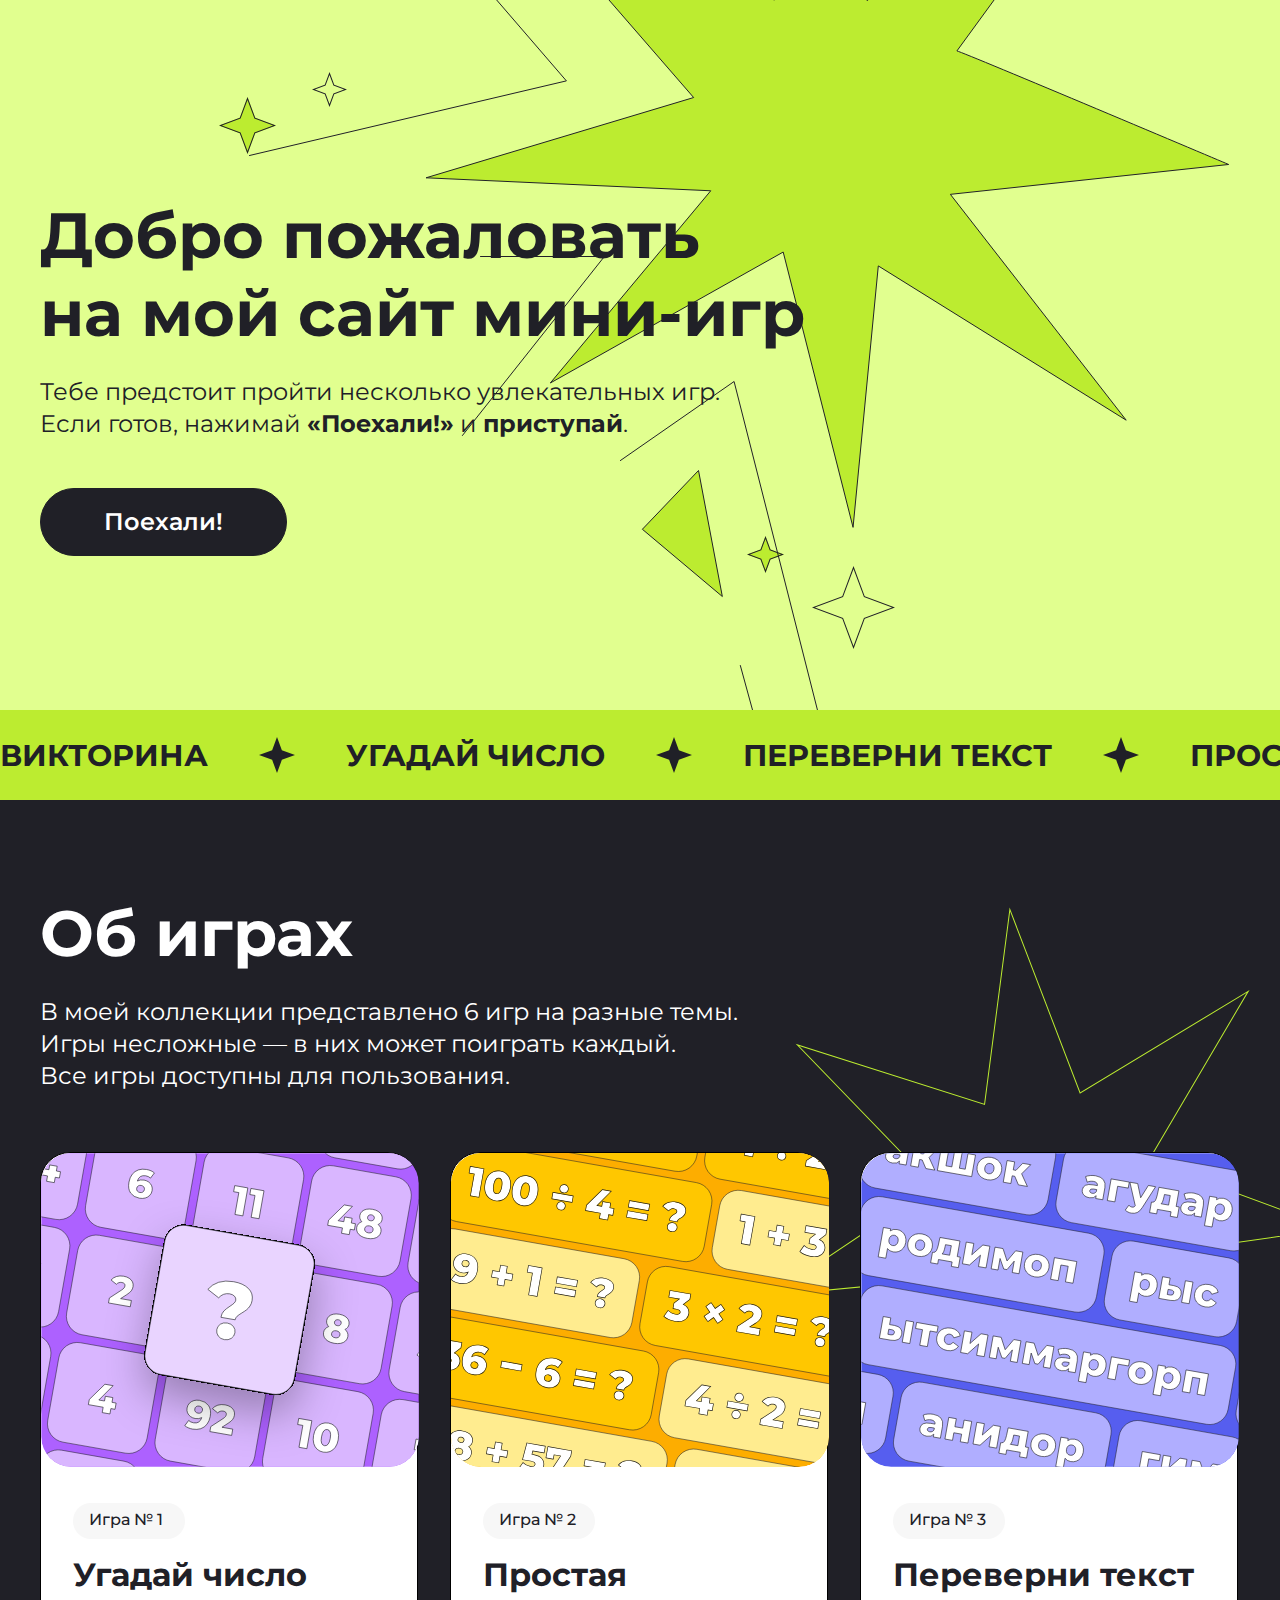
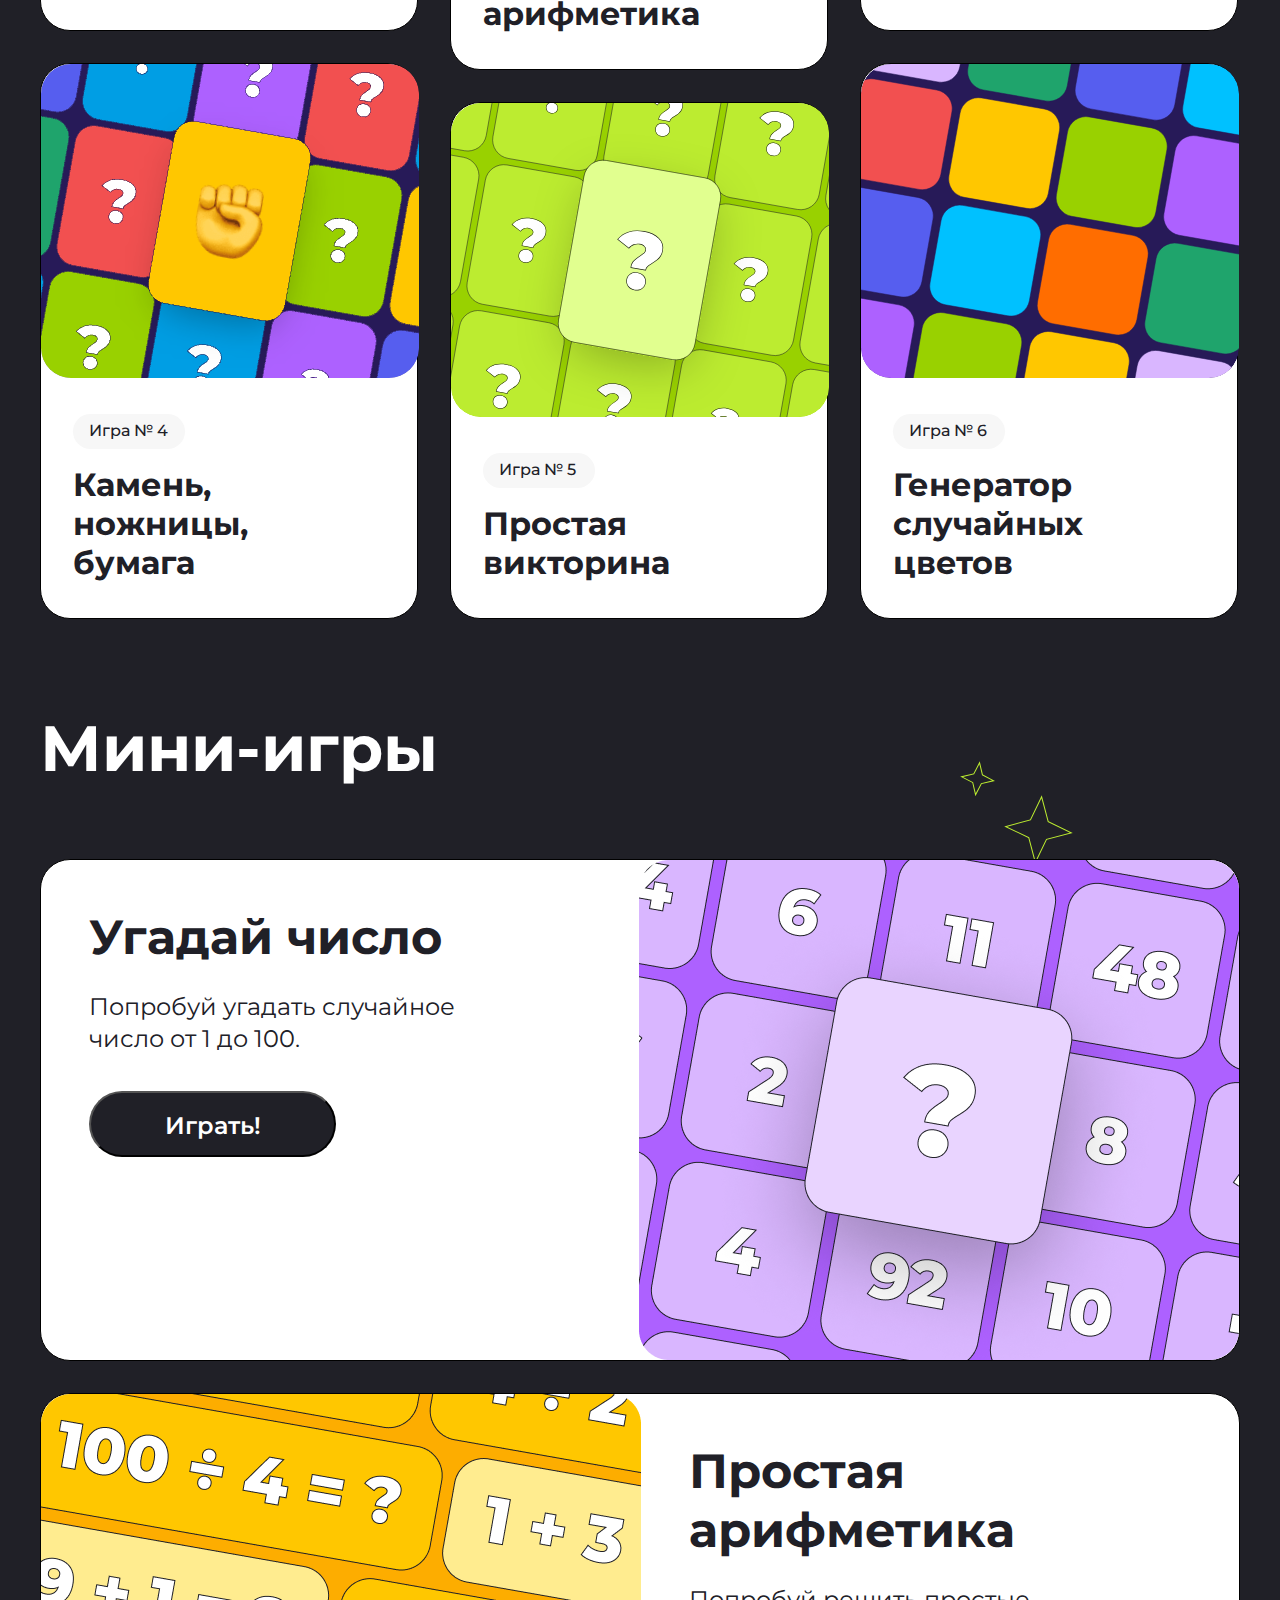
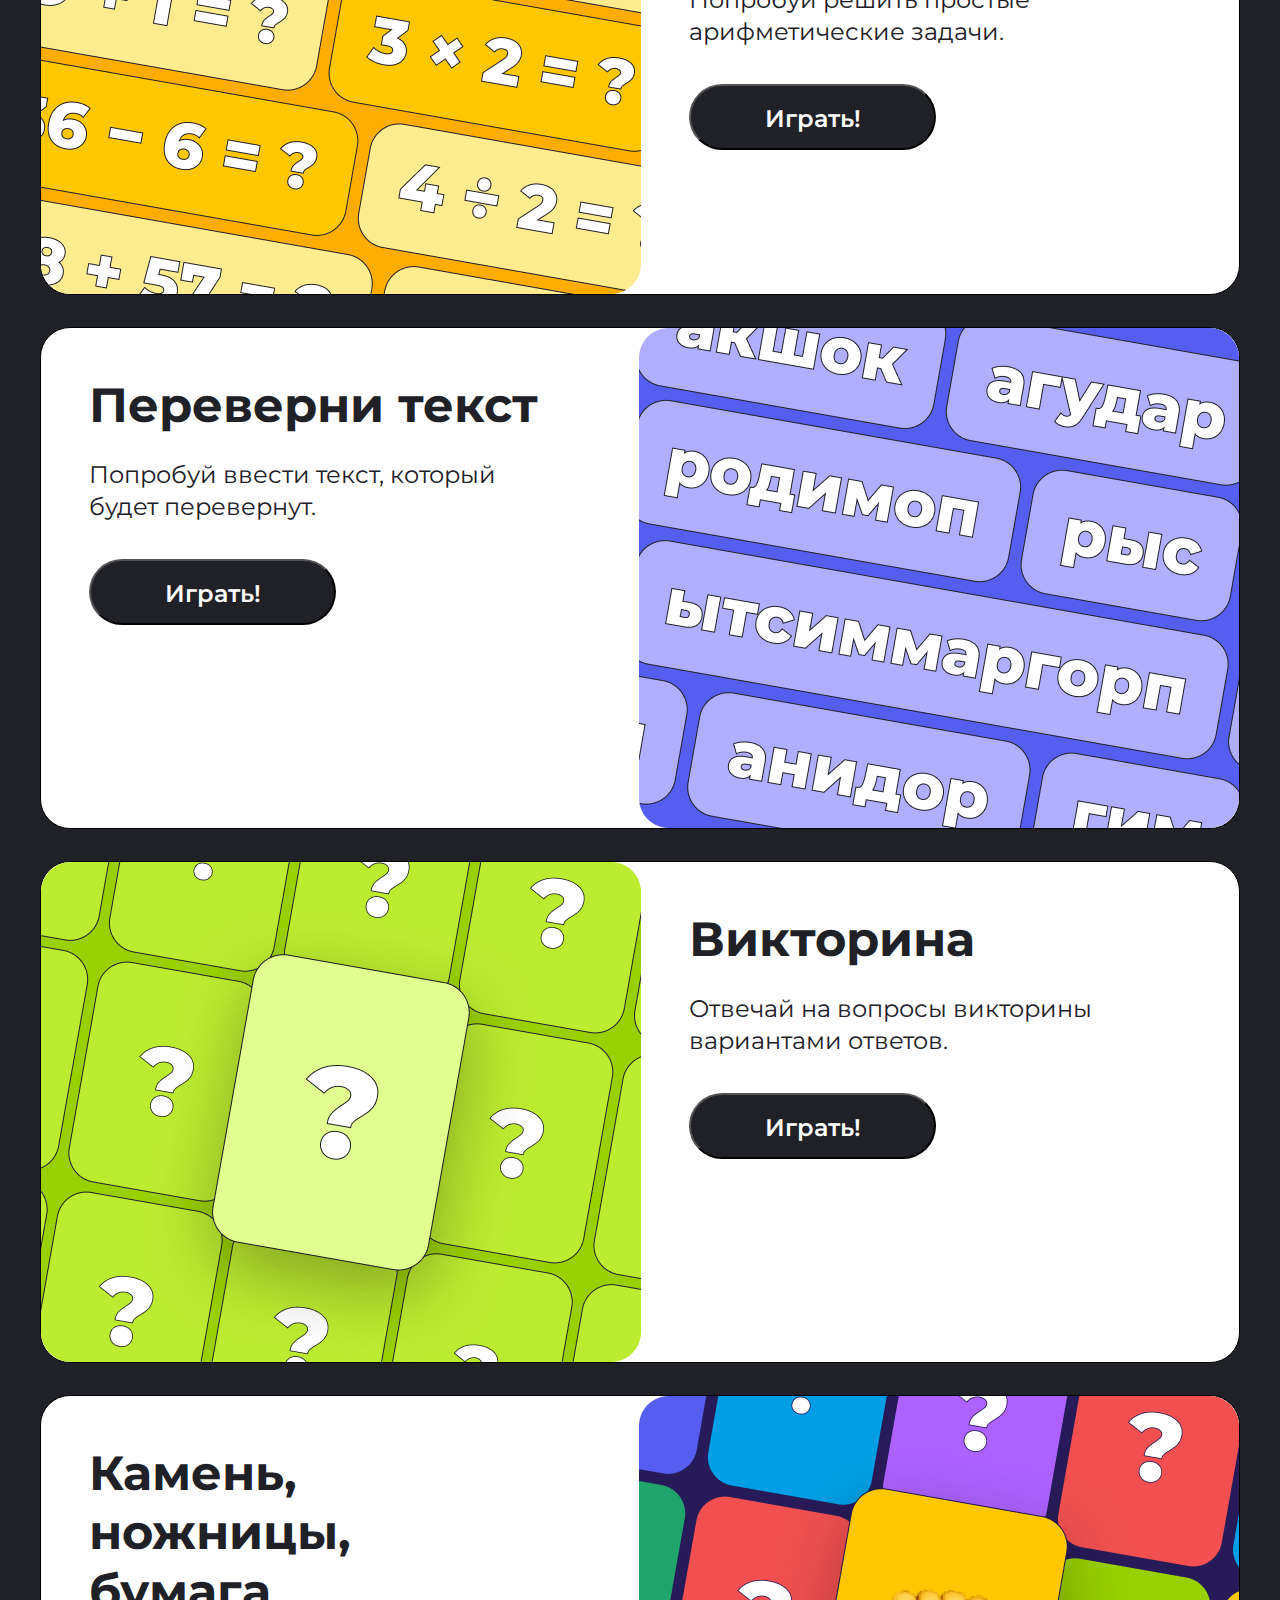
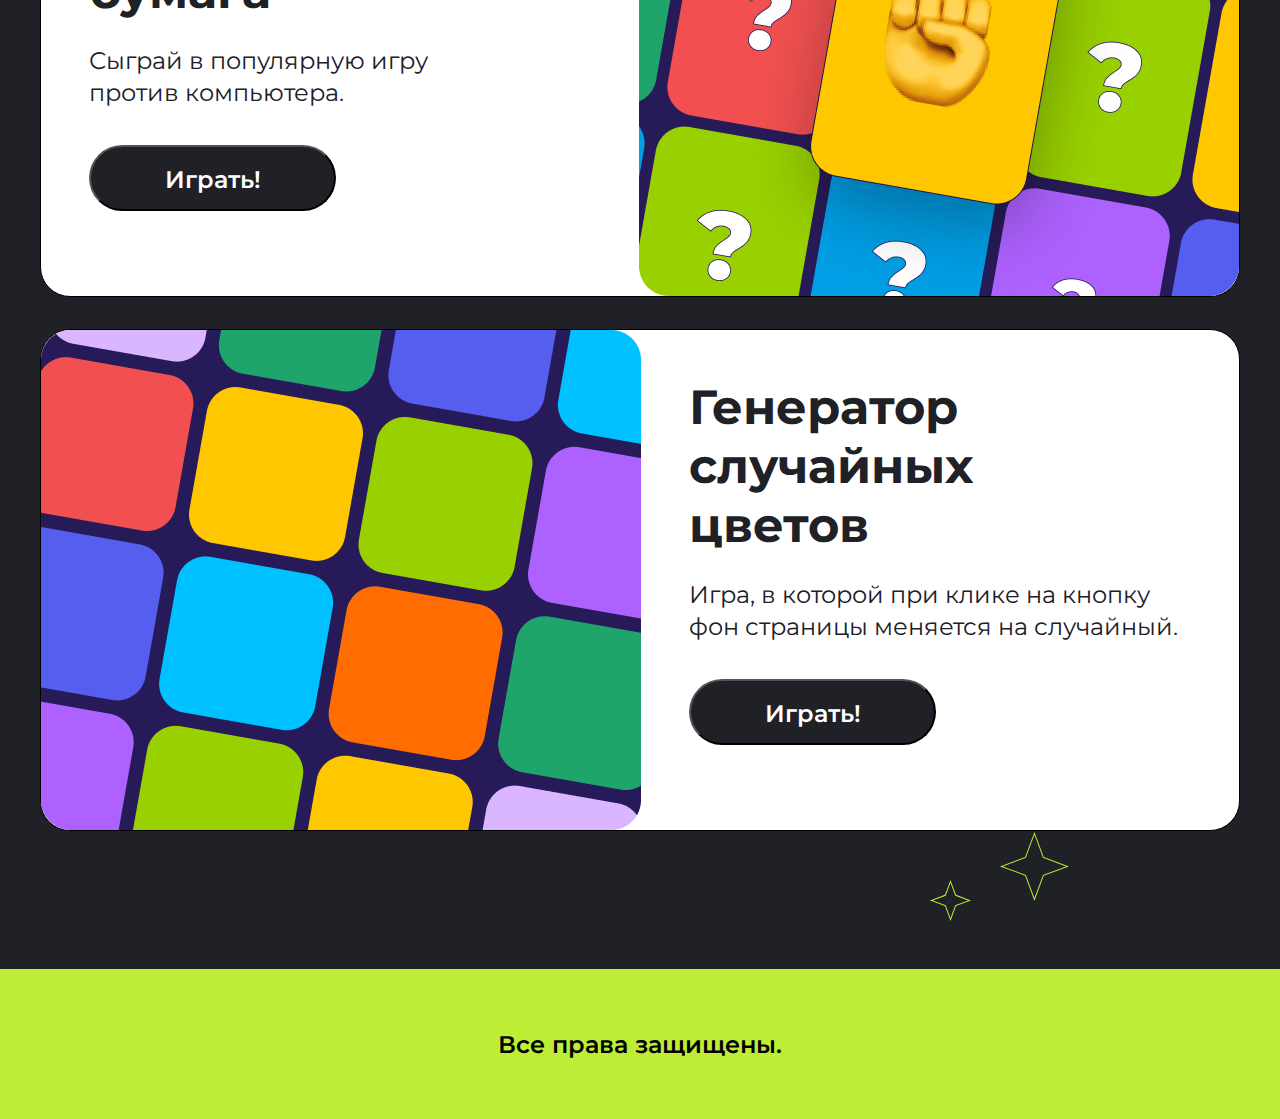
==== commit 2aac1601: "Доработала кнопку "поехали", паддинги и радиус у карточек мини игр" ====
--- a/index.html
+++ b/index.html
@@ -20,8 +20,7 @@
                 <div class="welcom__descr-mobile for__mobile">
                     <p class="welcom__descr-mob">Тебе предстоит пройти несколько <br> увлекательных игр. Если готов, <br> нажимай <b>«Поехали!»</b> и <b>приступай</b>.</p>
                 </div>
-
-                <div class="welcom__button center"><a href="#about" class="welcom__button-text">Поехали!</a></div>
+                <a href="#about" class="welcom__button center">Поехали!</a>
             </div>            
     
             <div class="lane">
--- a/style.css
+++ b/style.css
@@ -51,6 +51,8 @@
   padding-bottom: 48px;
 }
 .welcom__button {
+  display: inline-block;
+  text-decoration: none;
   color: rgb(255, 255, 255);
   font-family: Montserrat;
   font-size: 24px;
@@ -59,7 +61,6 @@
   letter-spacing: 0%;
   text-align: center;
   width: 247px;
-  height: 66px;
   box-sizing: border-box;
   border: 1px solid rgb(32, 32, 39);
   border-radius: 60px;
@@ -534,14 +535,15 @@
   .play__link {
     display: flex;
     flex-direction: column-reverse;
+    border-radius: 50px;
   }
   .play__link_revers {
     display: flex;
     flex-direction: column-reverse;
+    border-radius: 50px;
   }
   .play__pack {
-    padding-left: 40px;
-    padding-top: 40px;
+    padding: 40px 40px 40px 40px;
   }
   .play__title {
     color: rgb(32, 32, 39);
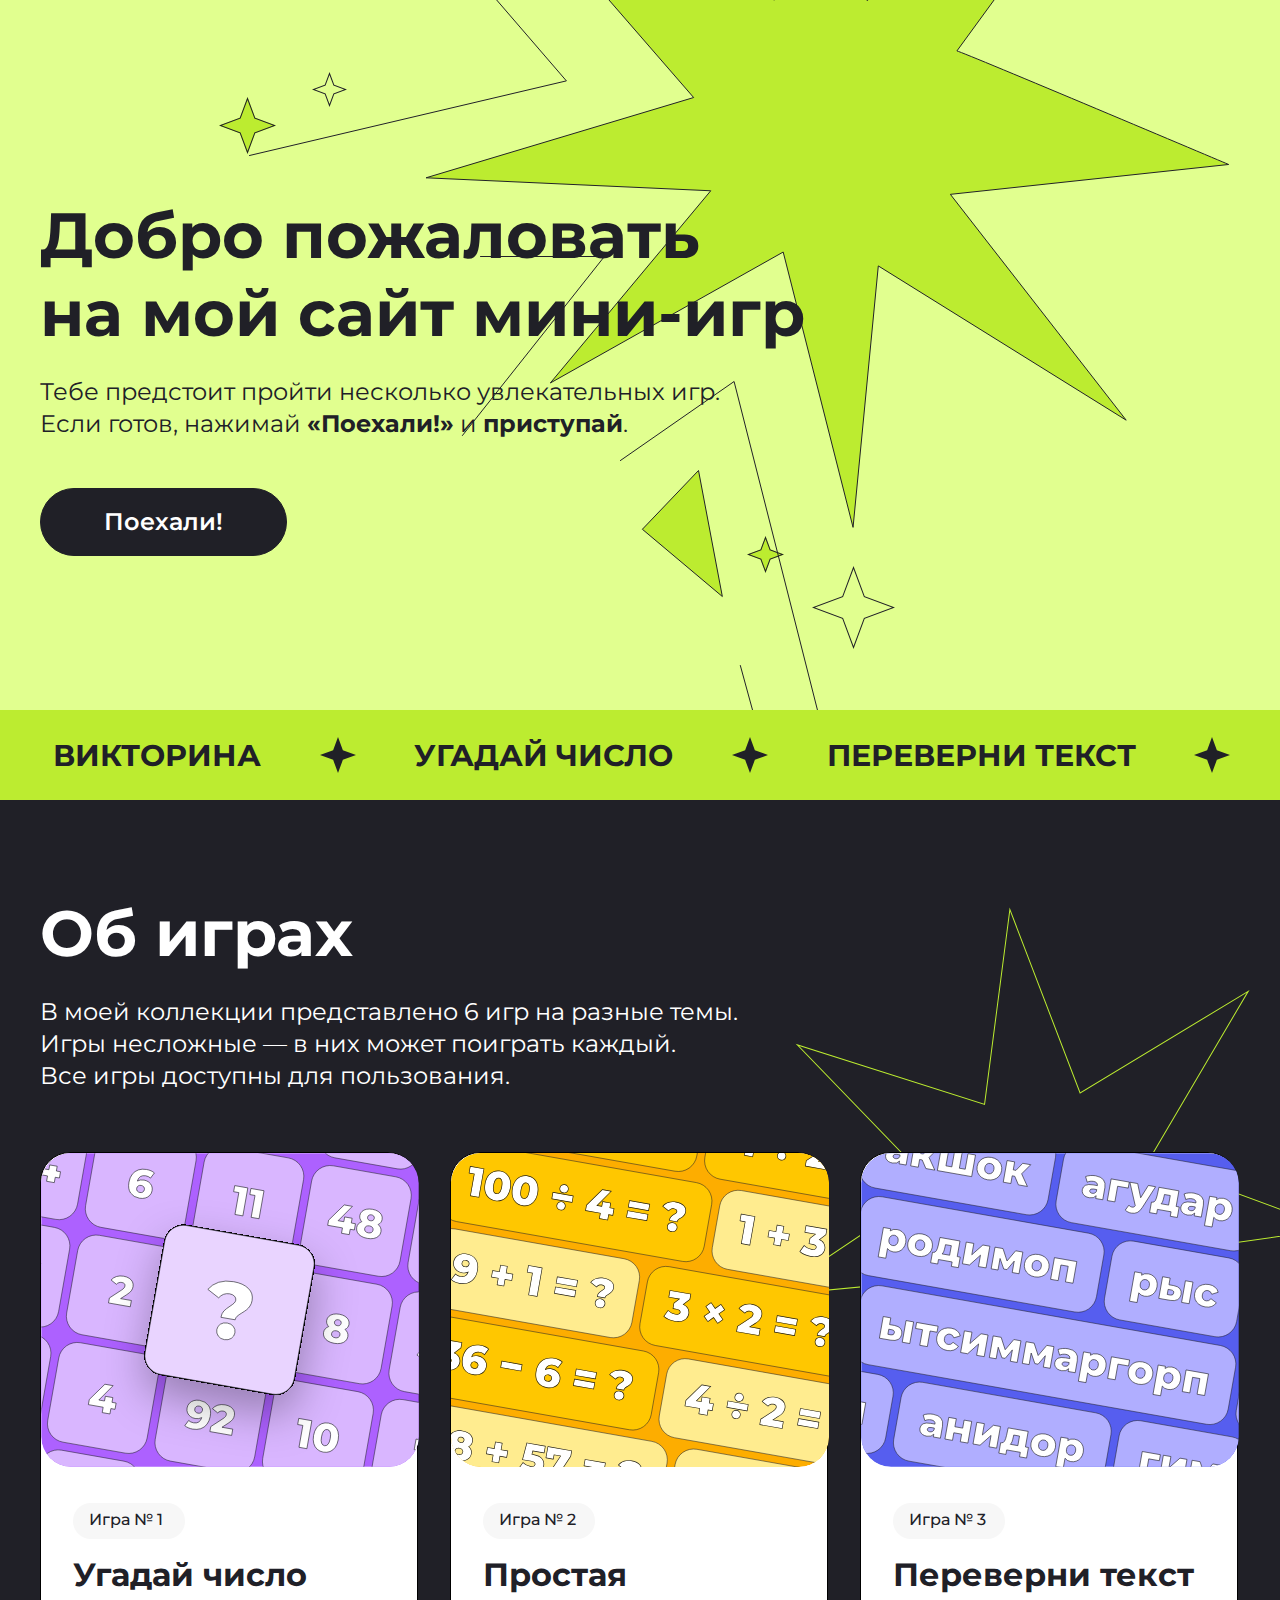
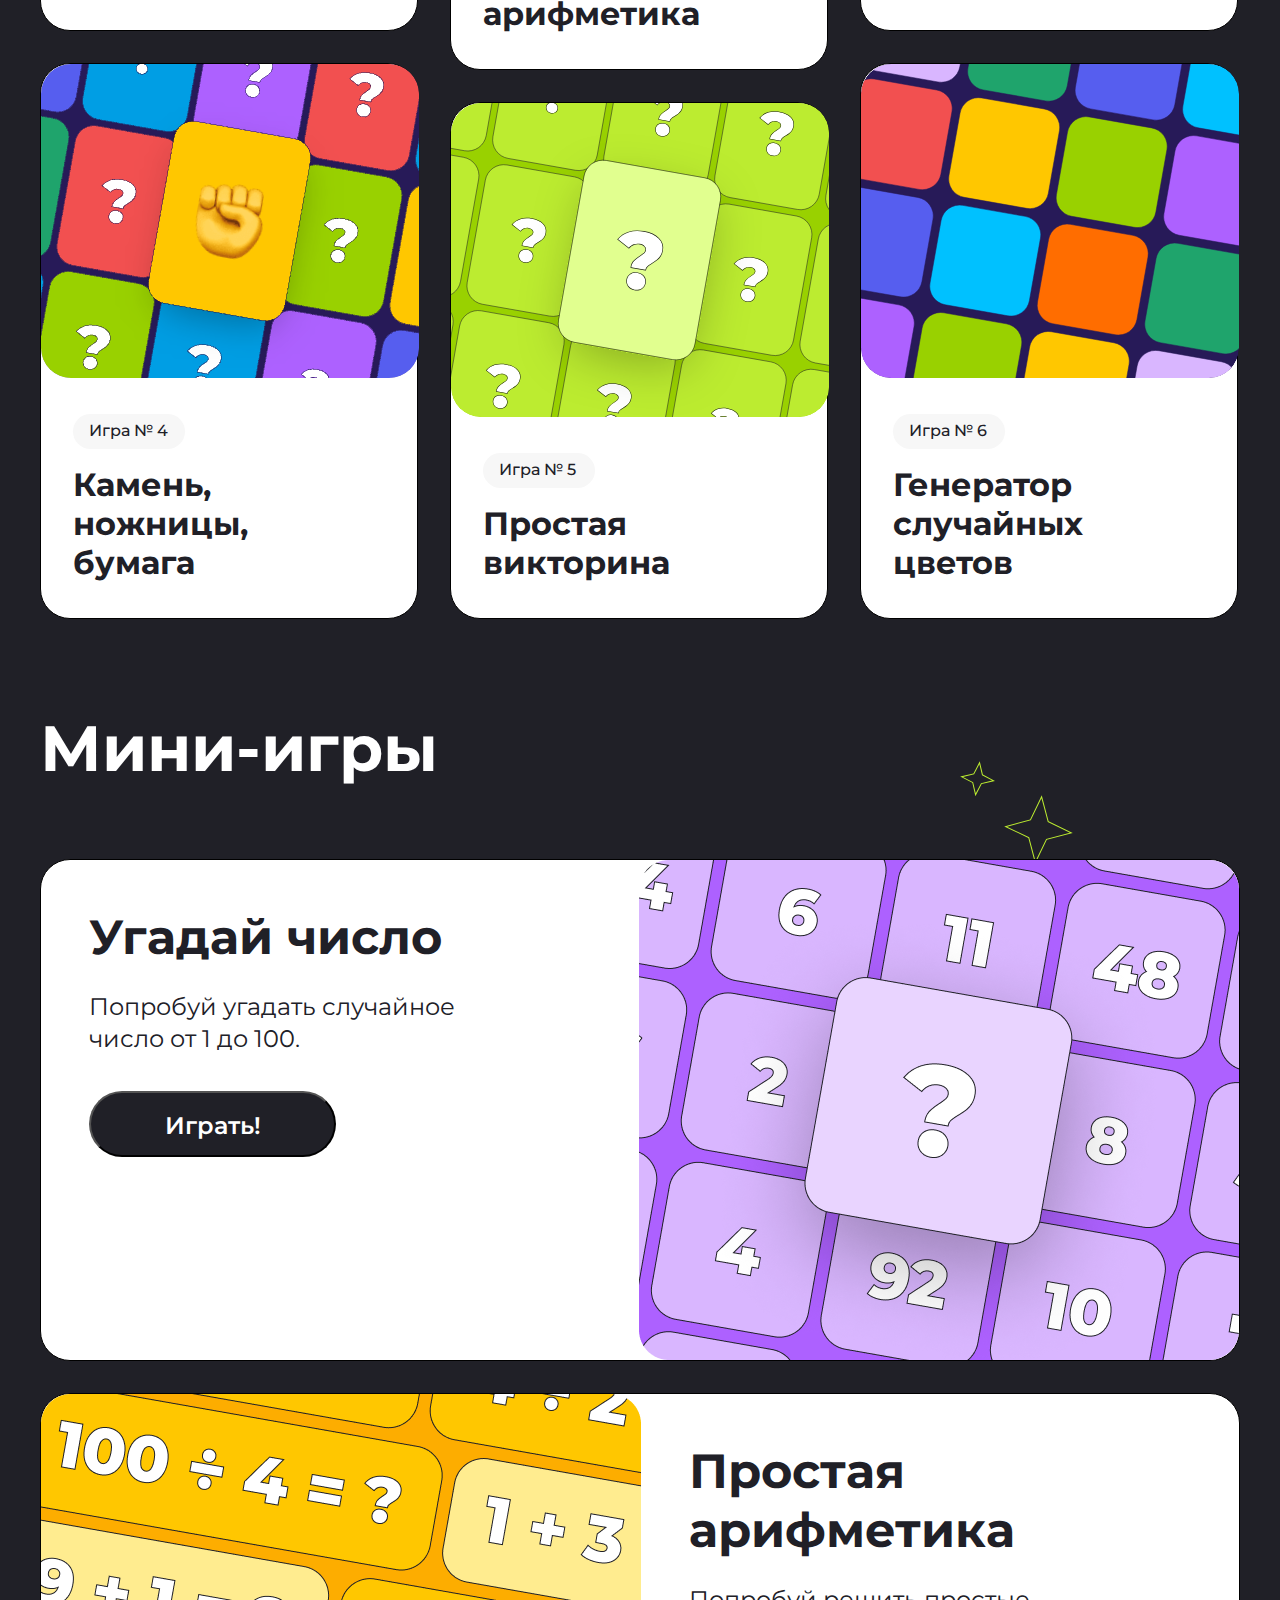
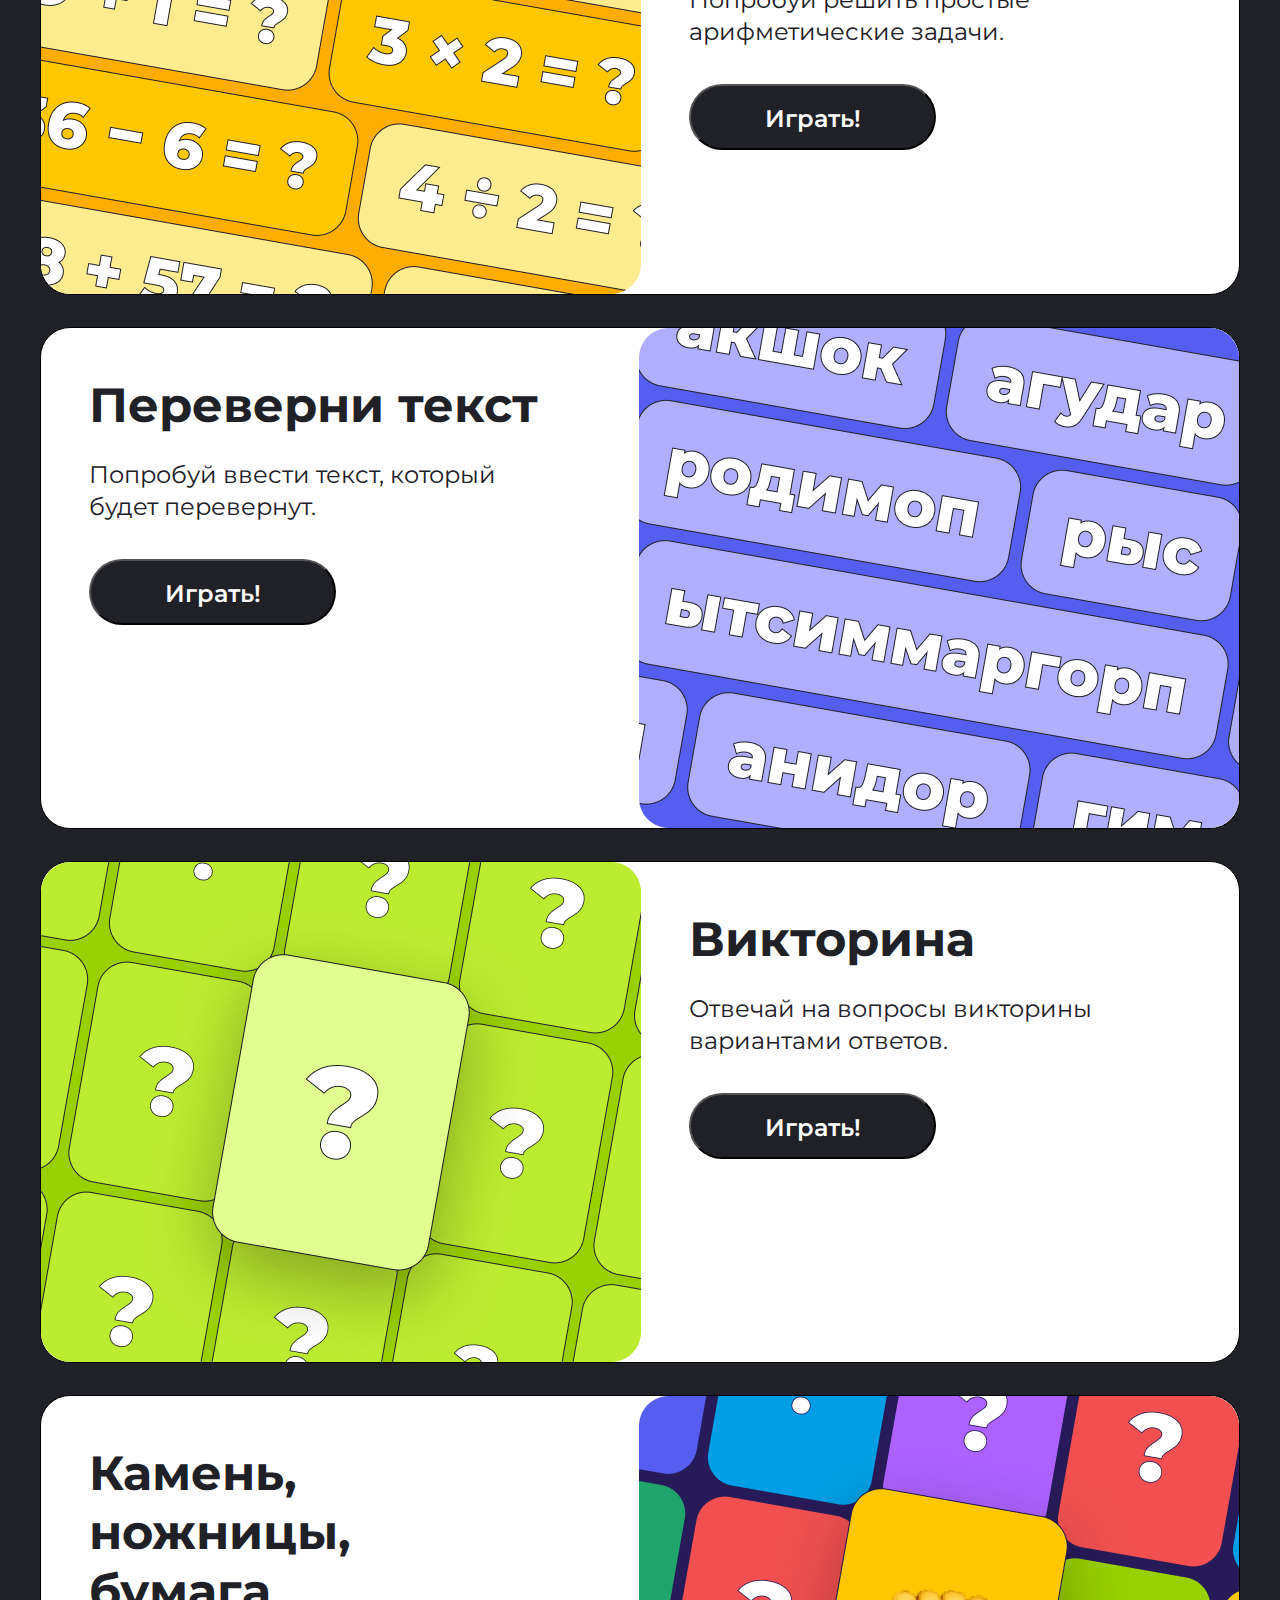
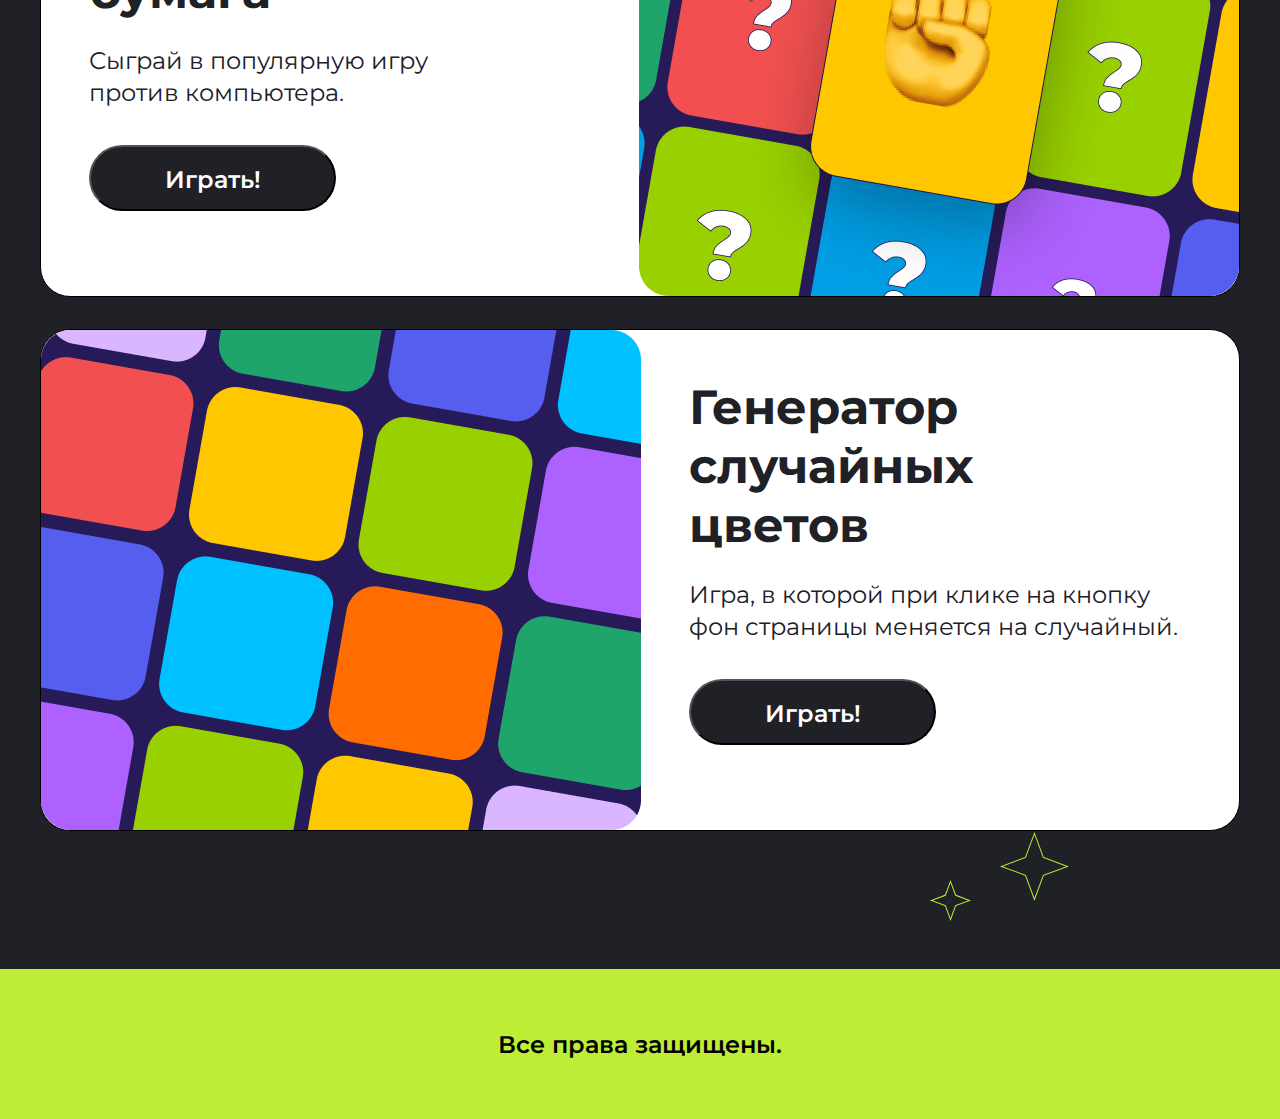
==== commit 2a9ffc12: "сменила направление анимации" ====
--- a/index.html
+++ b/index.html
@@ -25,6 +25,18 @@
     
             <div class="lane">
                 <div class="lane__content">
+                    <h2 class="lane__title">Викторина</h2>
+                    <img src="image/black_star.svg" alt="" class="lane__img">              
+                    <h2 class="lane__title">угадай число</h2>
+                    <img src="image/black_star.svg" alt="" class="lane__img">
+                    <h2 class="lane__title">Переверни текст</h2>
+                    <img src="image/black_star.svg" alt="" class="lane__img">
+                    <h2 class="lane__title">Простая арифметика</h2>
+                    <img src="image/black_star.svg" alt="" class="lane__img">
+                    <h2 class="lane__title">Камень, ножницы, бумага</h2>
+                    <img src="image/black_star.svg" alt="" class="lane__img">
+                    <h2 class="lane__title">Генератор случайных цветов</h2>
+                    <img src="image/black_star.svg" alt="" class="lane__img">
                     <h2 class="lane__title">Викторина</h2>
                     <img src="image/black_star.svg" alt="" class="lane__img">              
                     <h2 class="lane__title">угадай число</h2>
--- a/style.css
+++ b/style.css
@@ -81,7 +81,6 @@
 
 .lane {
   background: rgb(188, 236, 48);
-  max-width: 100%;
   overflow-x: hidden;
 }
 .lane__title {
@@ -103,21 +102,23 @@
 .lane__content {
   padding-top: 27px;
   padding-bottom: 27px;
+  padding-right: 49px;
+  padding-left: 49px;
+  width: 6244px;
   background-position: center;
   background-size: cover;
   display: flex;
   align-items: center;
   justify-content: space-around;
   gap: 51px;
-  animation: moveLine 15s linear infinite running;
-  animation-direction: reverse;
+  animation: moveLine 10s linear infinite running;
 }
 
 @keyframes moveLine {
-  0% {
-    transform: translate(100%);
-  }
-  100% {
+  from {
+    transform: translate(0%);
+  }
+  to {
     transform: translate(-100%);
   }
 }
@@ -397,6 +398,7 @@
     height: 19px;
   }
   .lane__content {
+    width: 3340px;
     padding-top: 16px;
     padding-bottom: 16px;
     background-position: center;
@@ -553,8 +555,7 @@
     line-height: 39px;
     letter-spacing: 0px;
     text-align: left;
-    padding-bottom: 16px;
-    width: 284px;
+    margin-bottom: 16px;
   }
   .play__descr {
     color: rgb(0, 0, 0);
